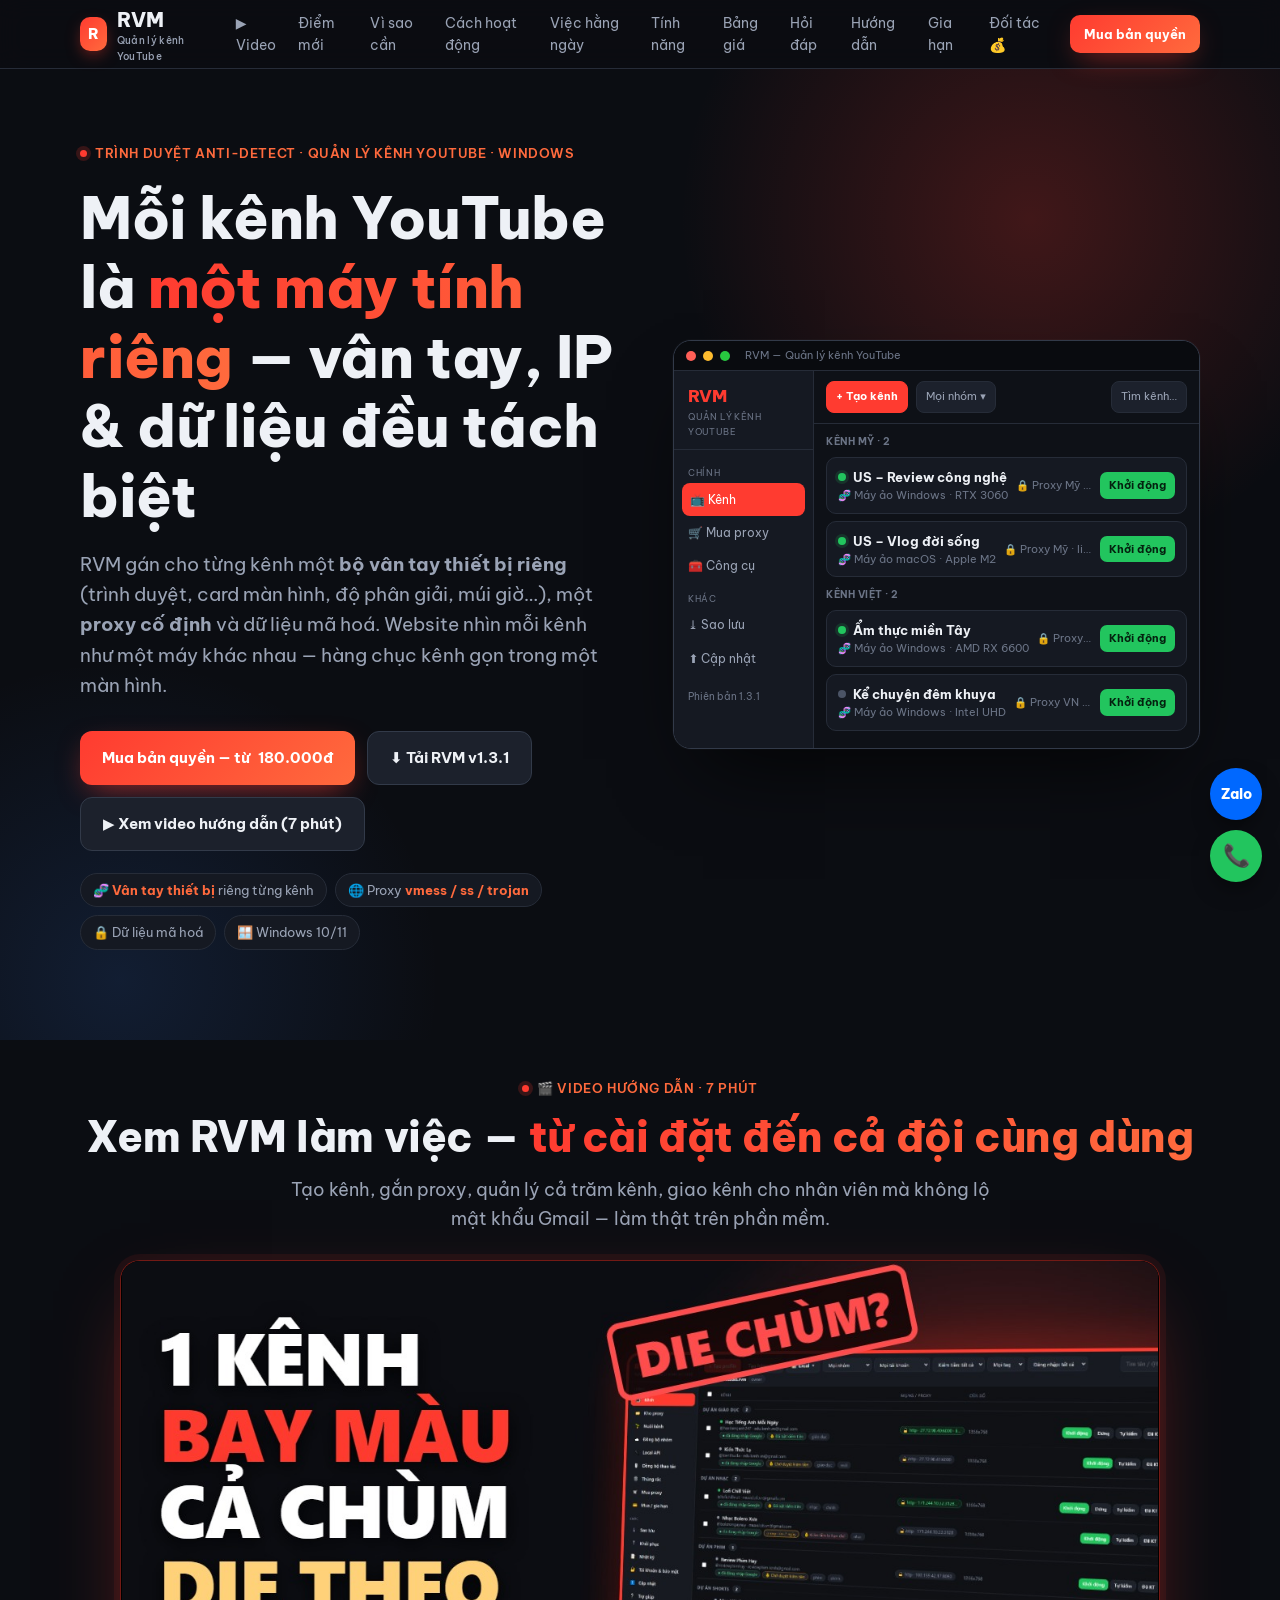
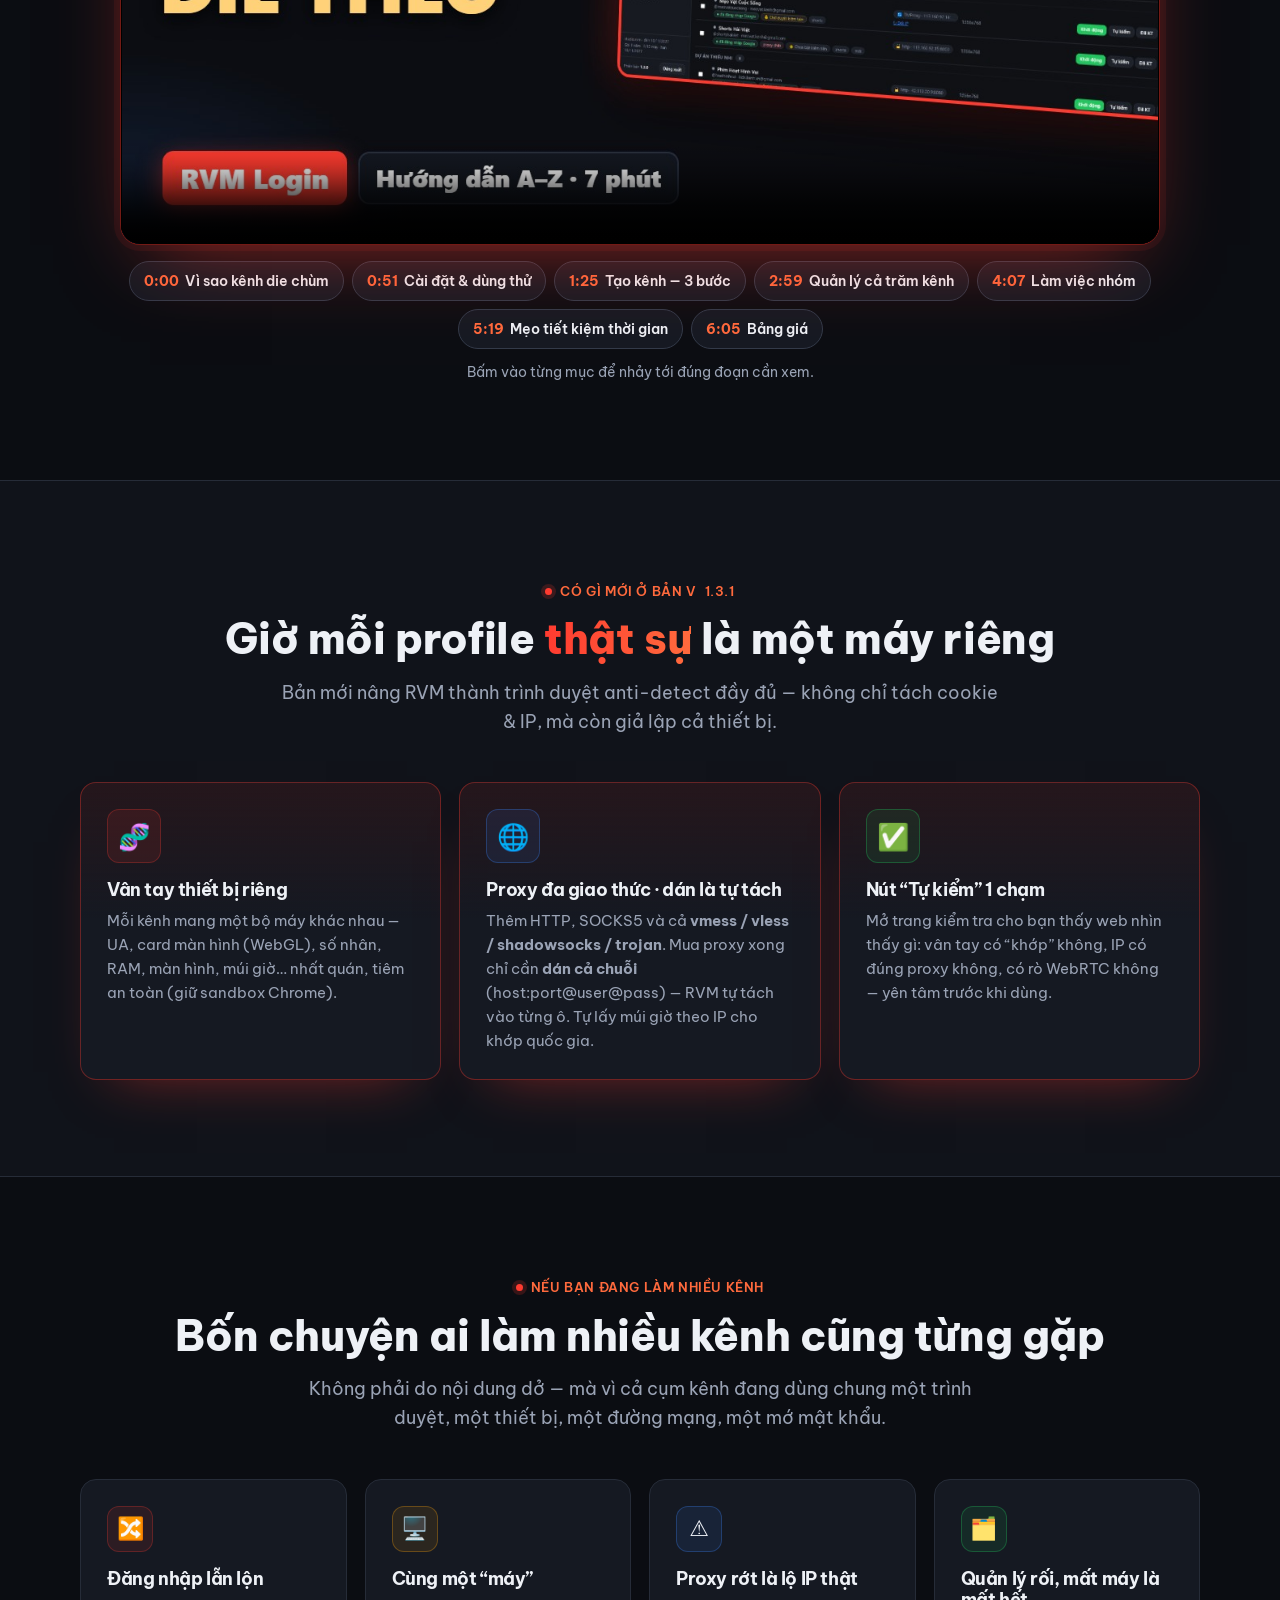
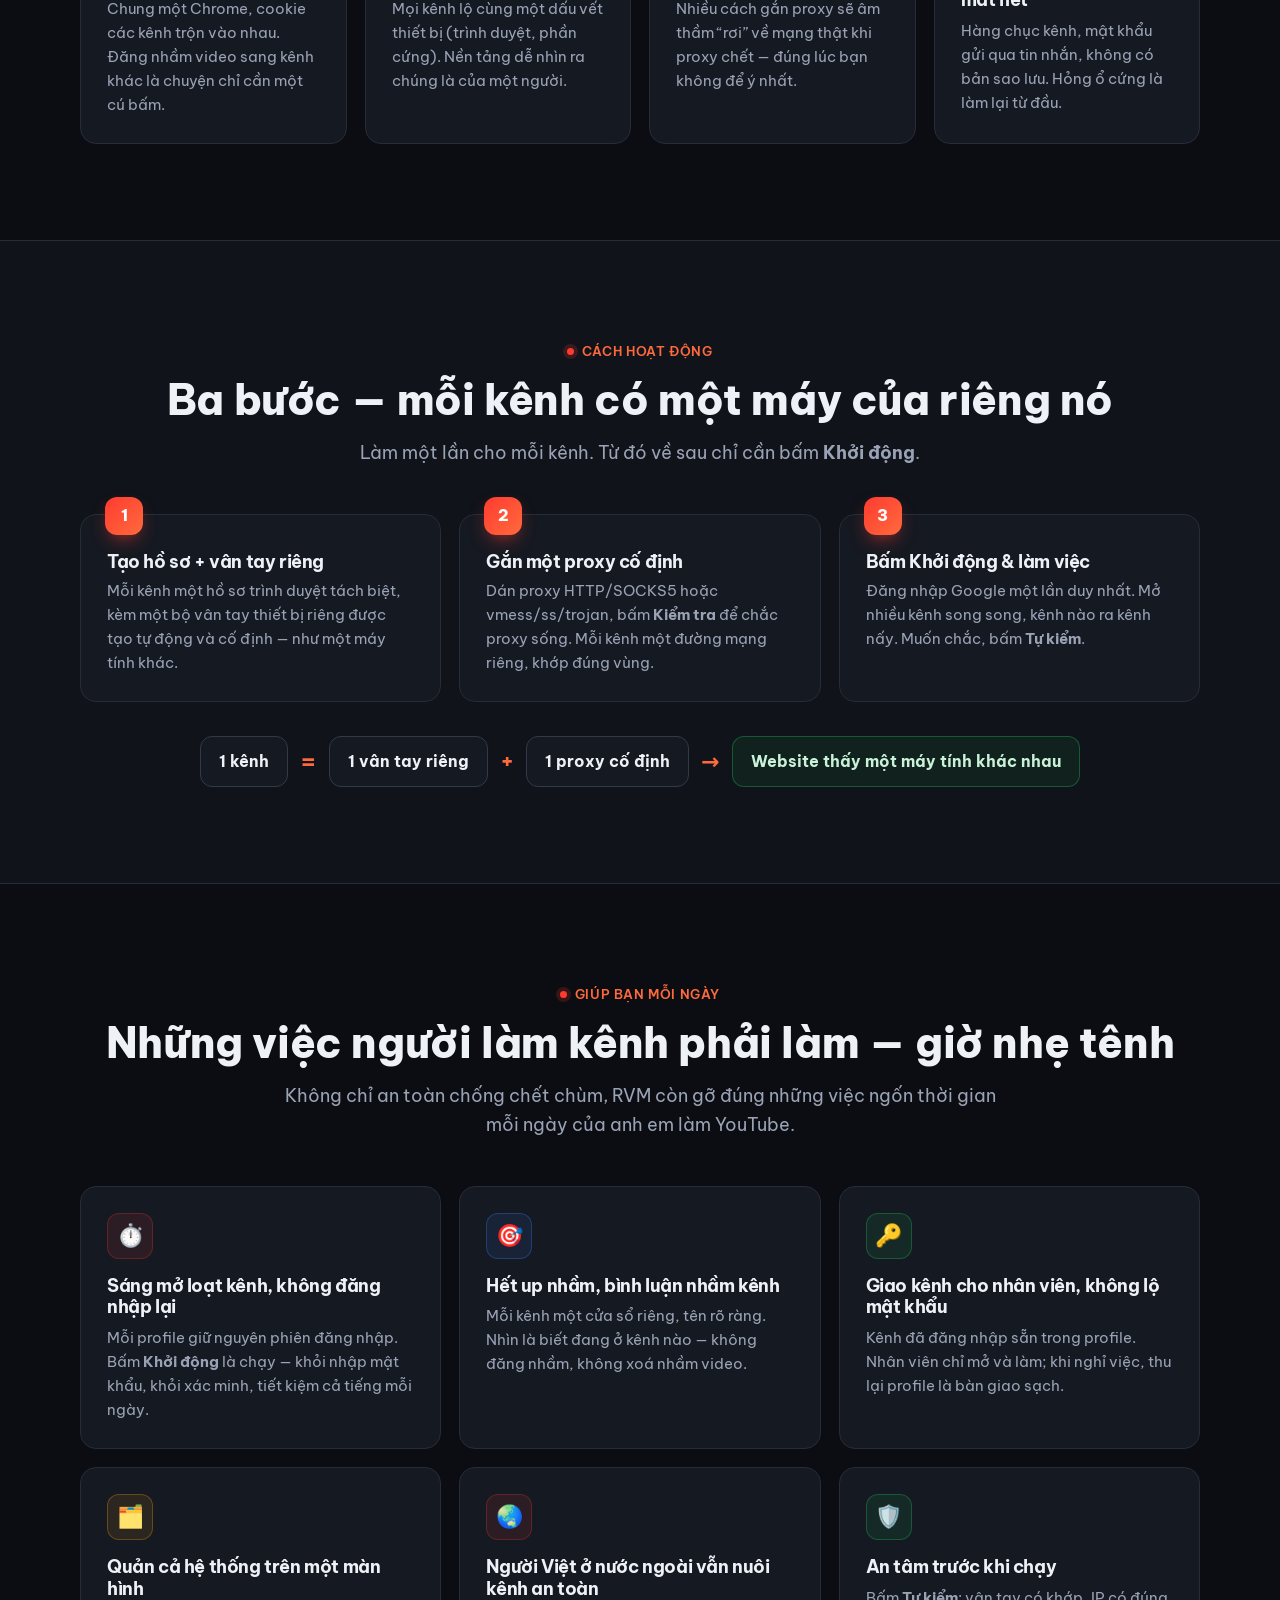
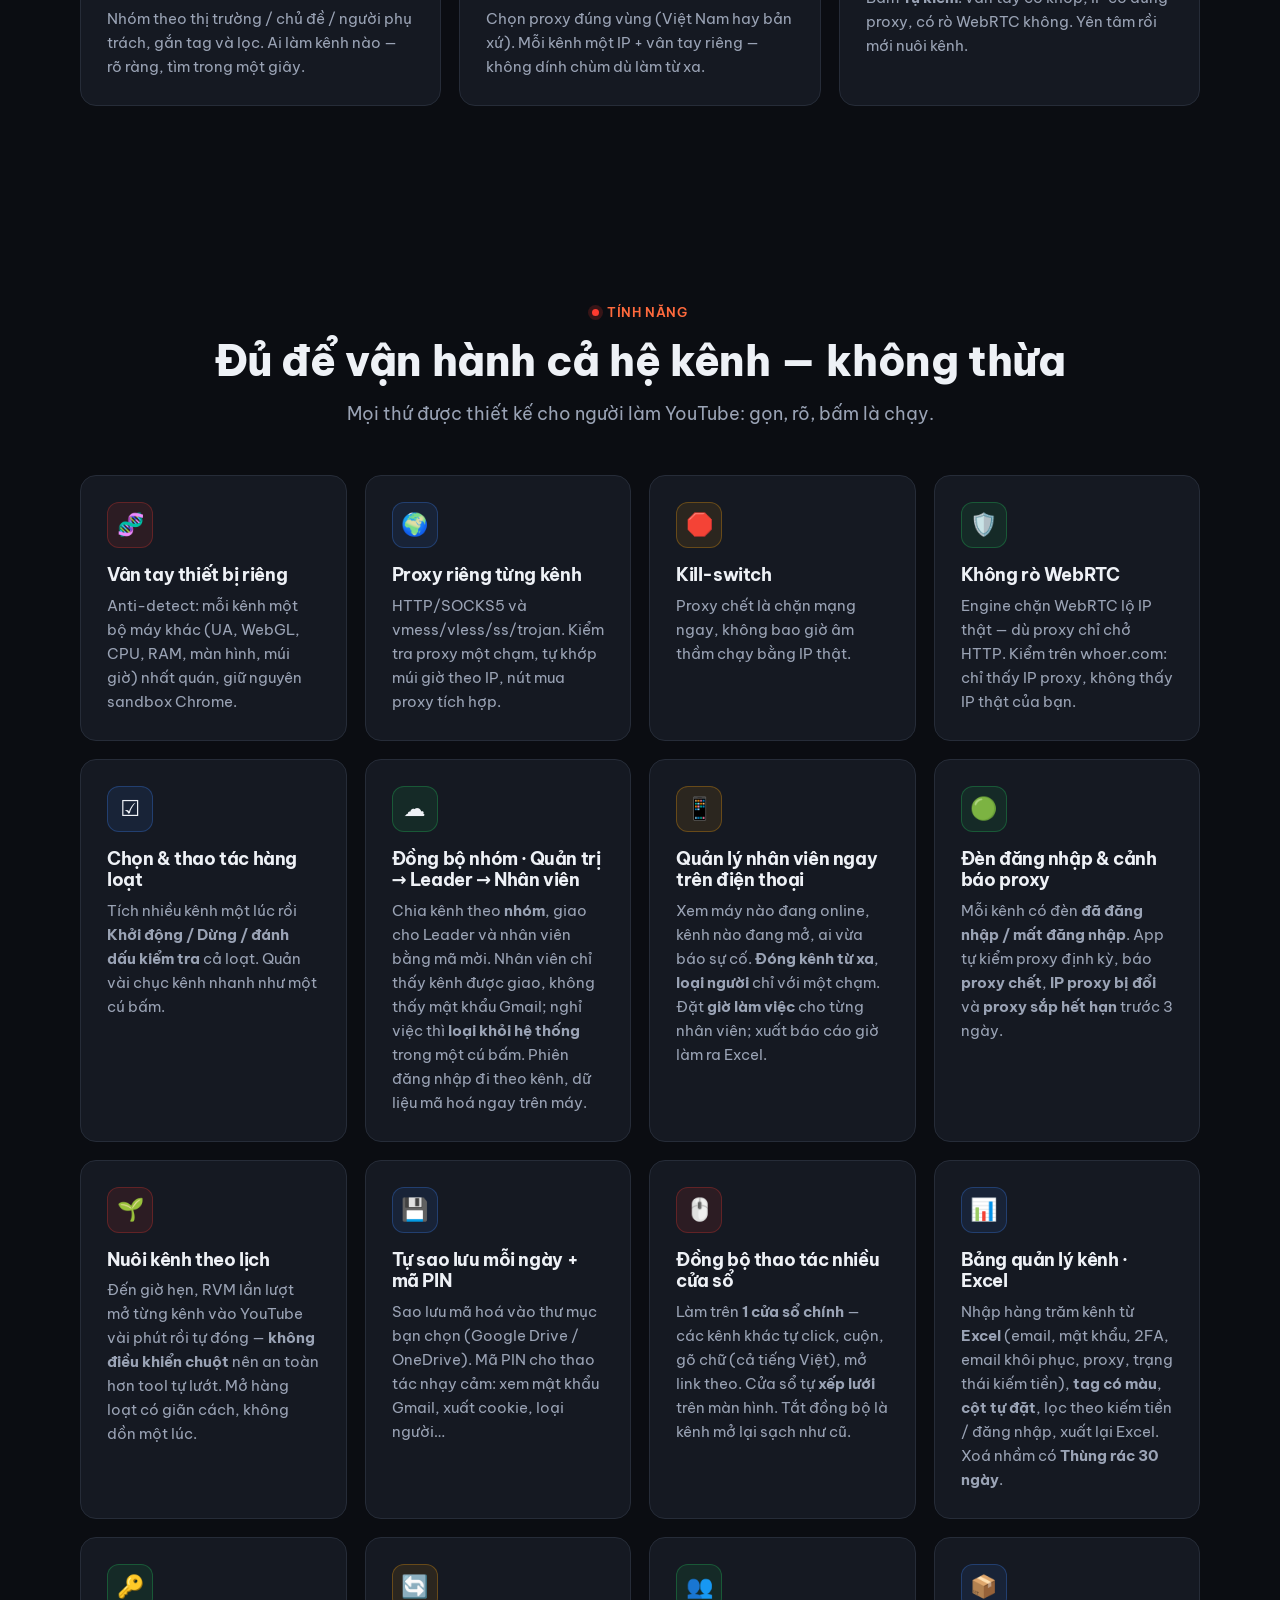
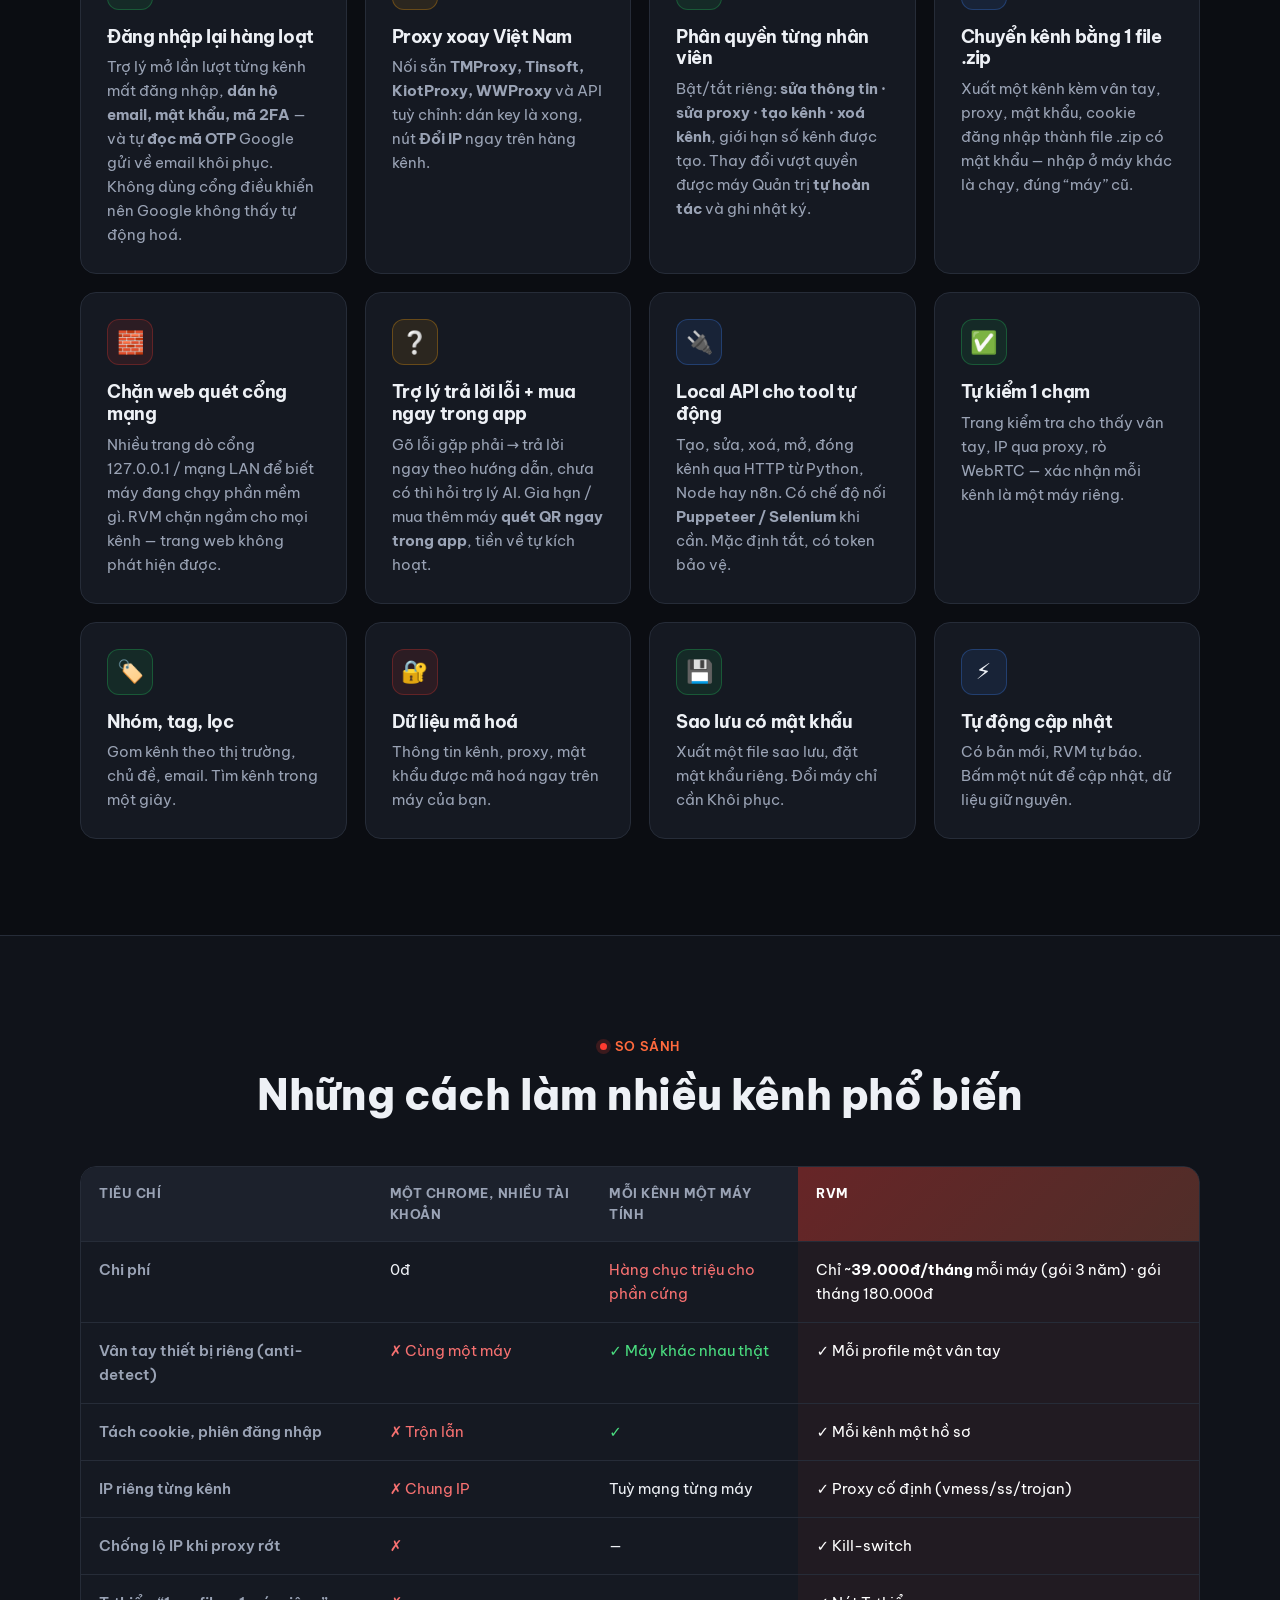
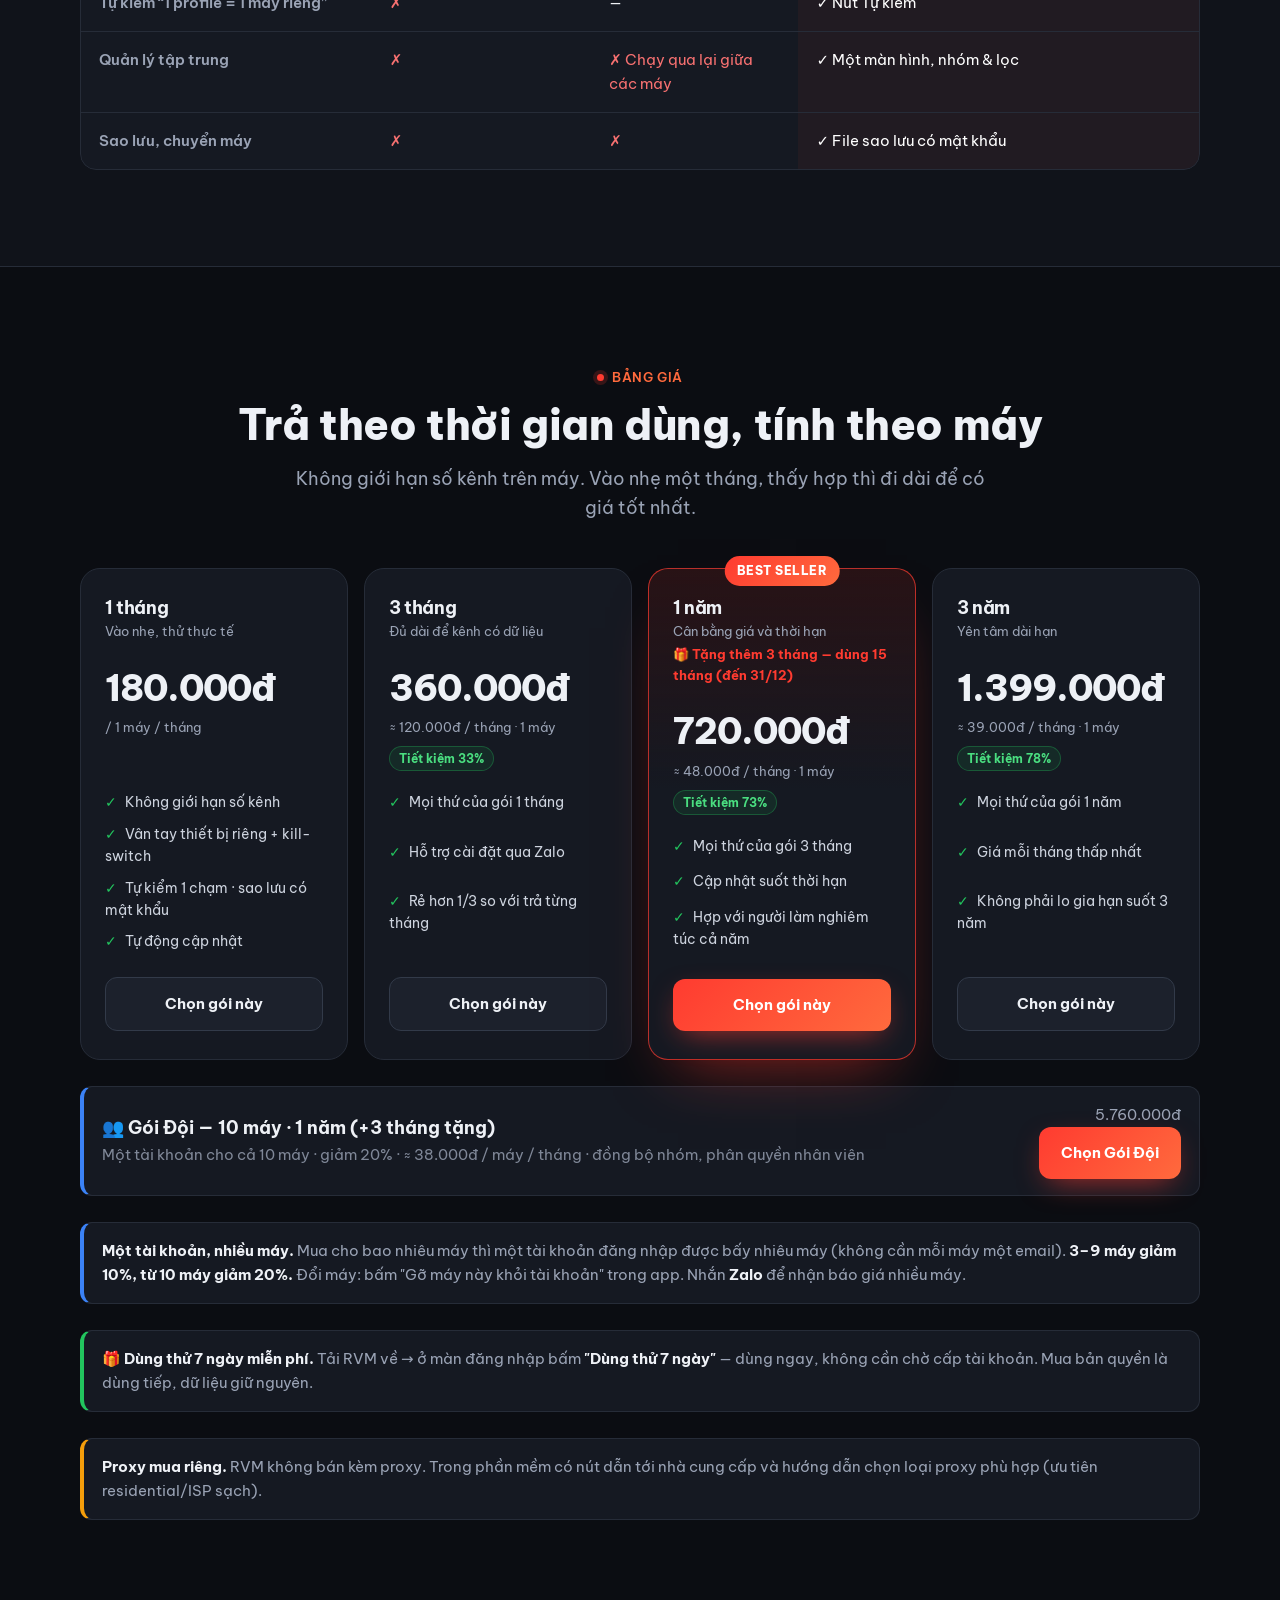
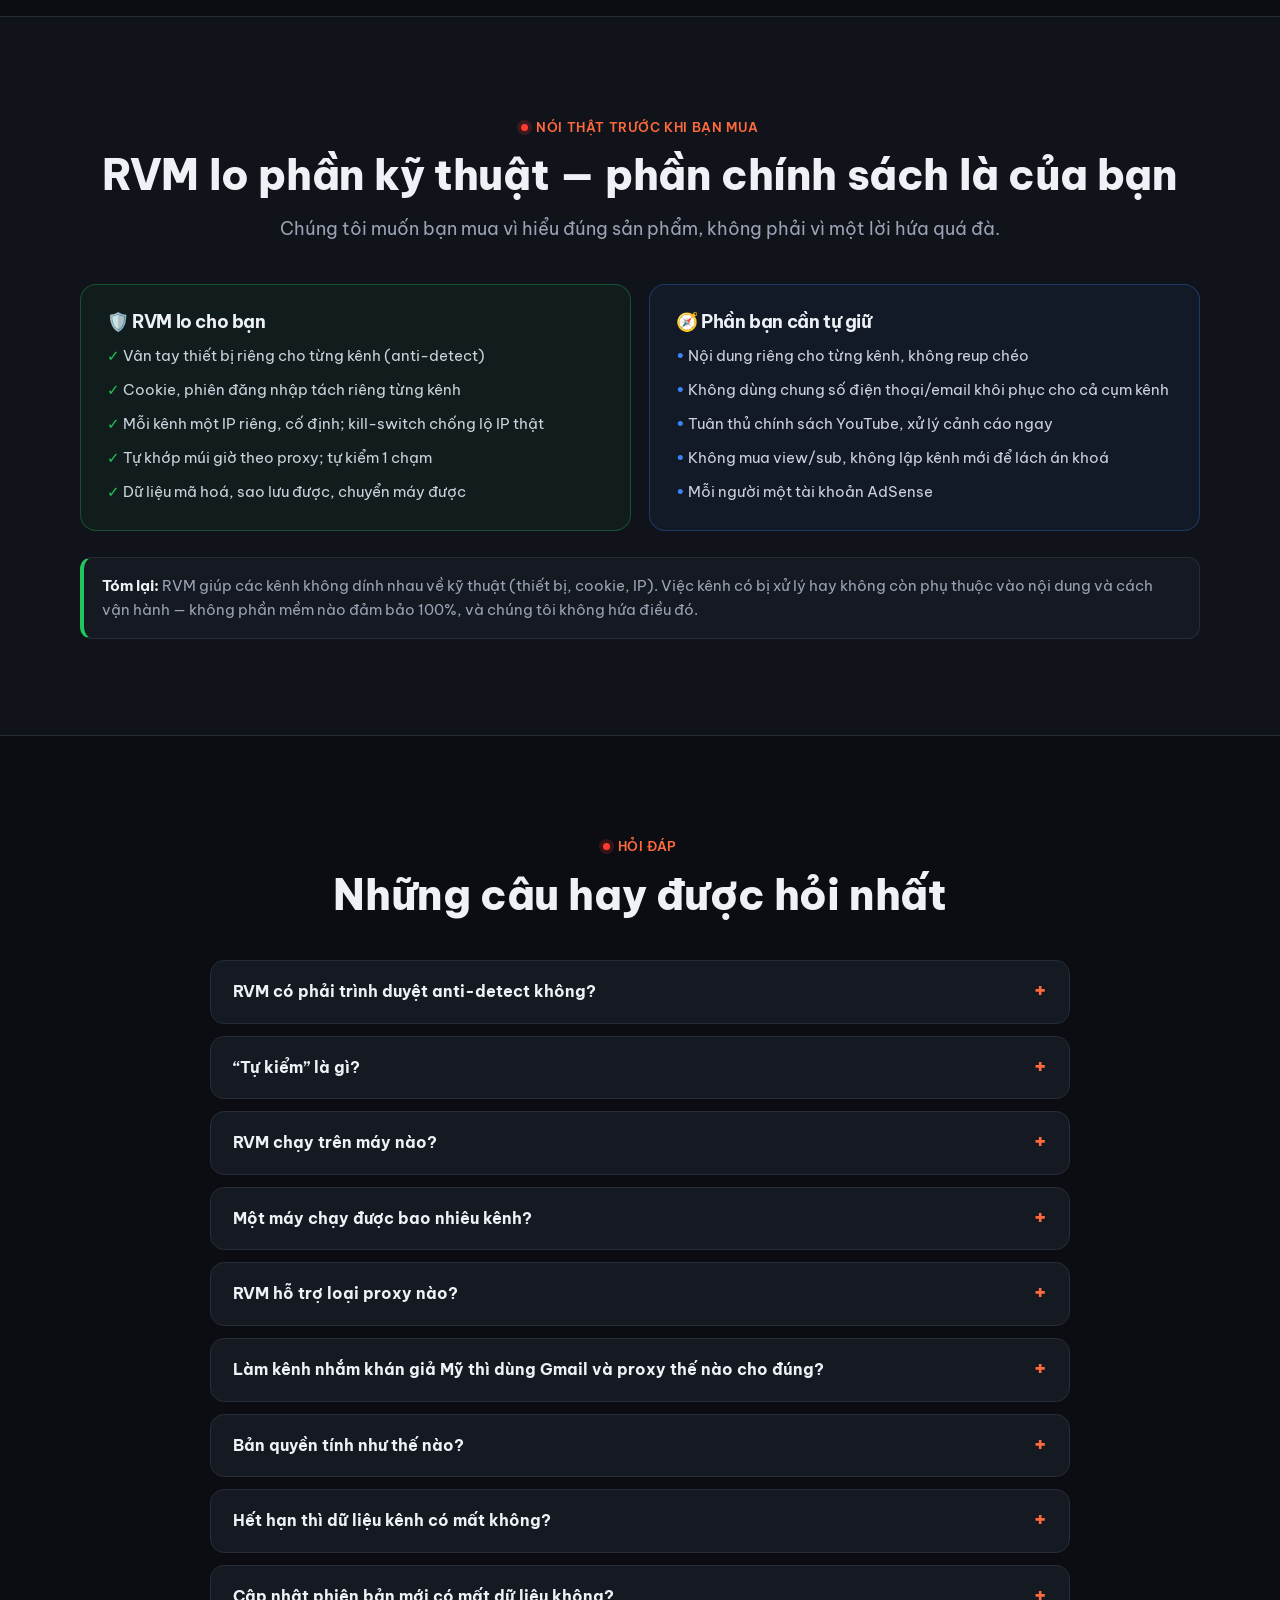
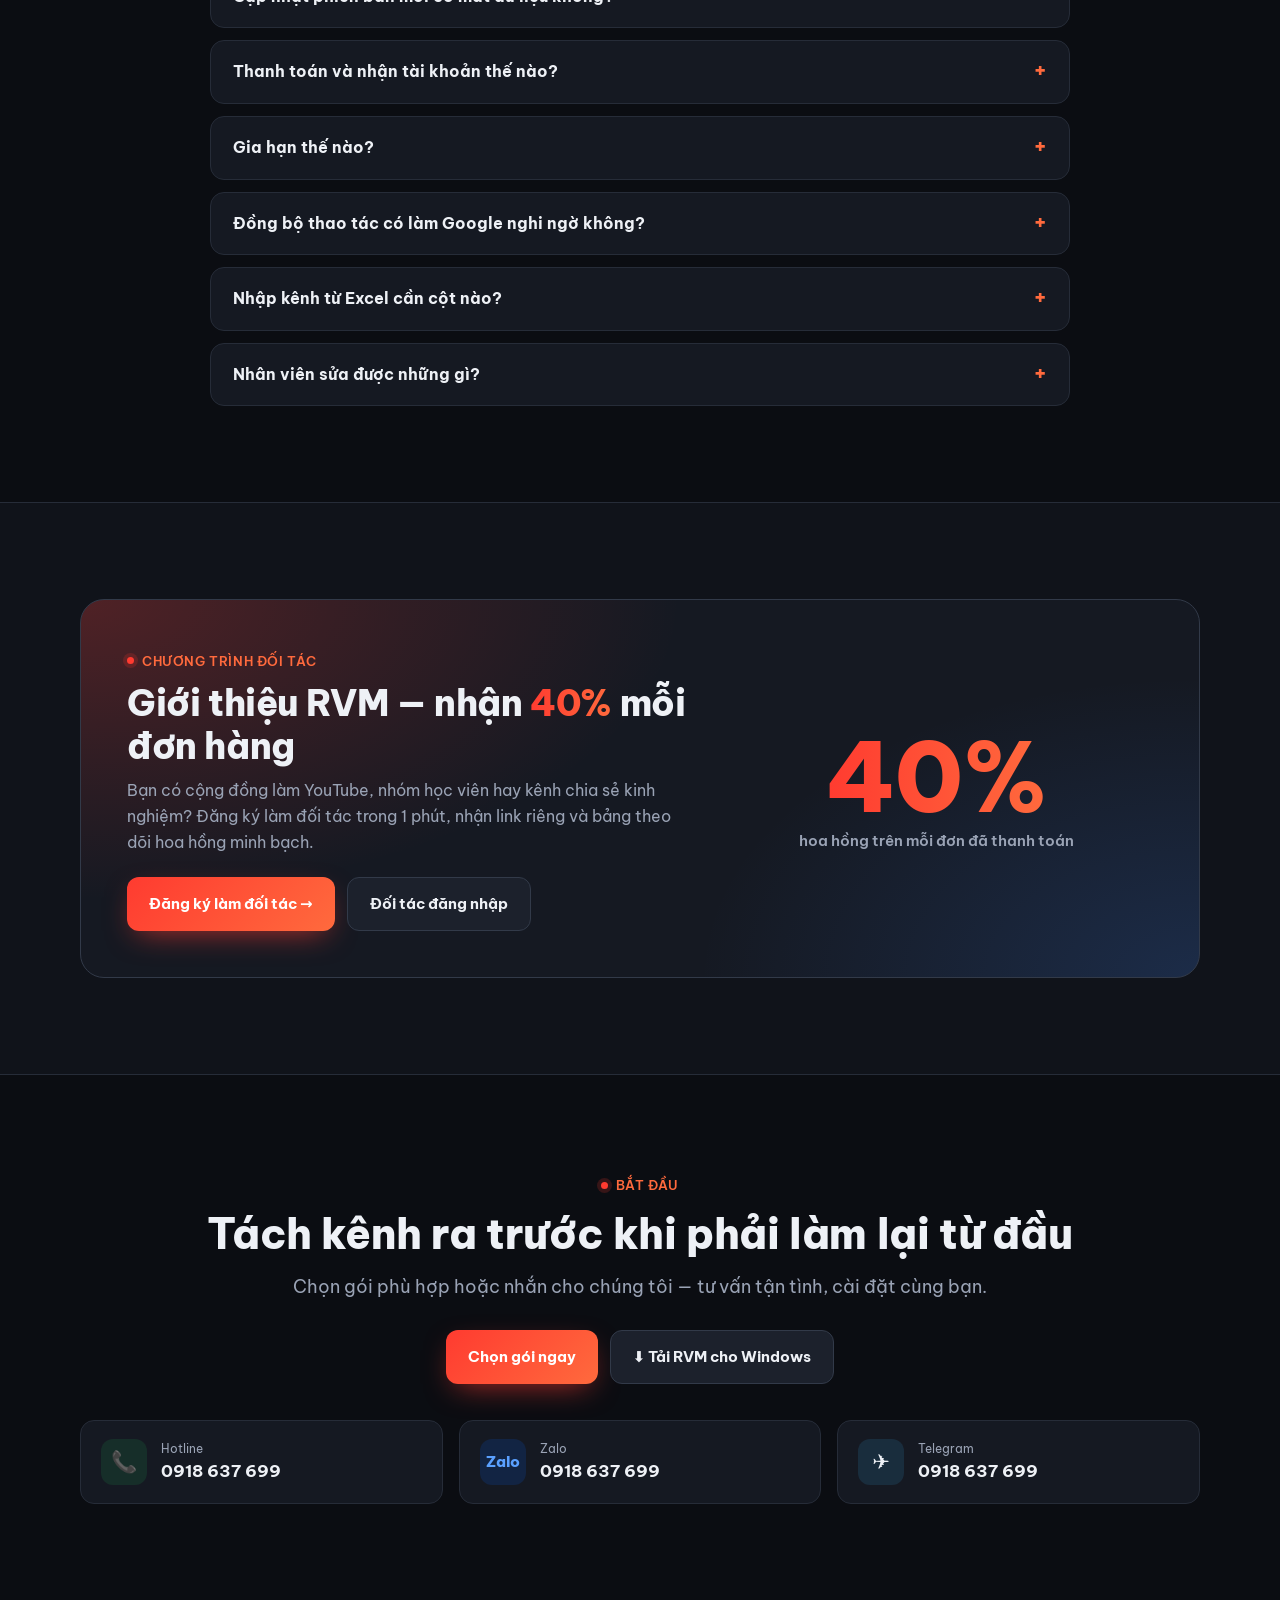
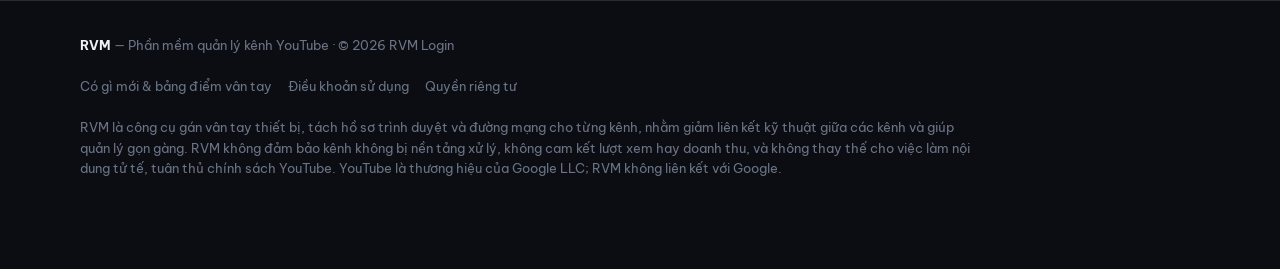
==== index.html @ d6624f91 "Cap nhat landing + huong-dan v1.3.1" ====
<!doctype html>
<html lang="vi">
<head>
<meta charset="utf-8">
<meta name="viewport" content="width=device-width,initial-scale=1">
<title>RVM — Mỗi kênh YouTube một máy tính riêng (anti-detect)</title>
<meta name="description" content="RVM gán cho mỗi kênh YouTube một vân tay thiết bị riêng, một proxy cố định (HTTP/SOCKS5/vmess/ss/trojan) và dữ liệu mã hoá. Website nhìn mỗi kênh như một máy khác nhau. Quản lý hàng chục kênh trên một máy. Gói 1 tháng 180.000đ · gói năm chỉ 60.000đ/tháng · gói 3 năm ~39.000đ/tháng.">
<meta property="og:title" content="RVM — Mỗi kênh YouTube một máy tính riêng">
<meta property="og:description" content="Anti-detect thật: vân tay thiết bị riêng + proxy riêng + kill-switch + tự kiểm 1 chạm. Quản lý nhiều kênh YouTube gọn và an toàn hơn.">
<meta property="og:type" content="website">
<meta name="theme-color" content="#0b0d12">
<link rel="icon" href="data:image/svg+xml,%3Csvg xmlns='http://www.w3.org/2000/svg' viewBox='0 0 64 64'%3E%3Crect width='64' height='64' rx='16' fill='%23ff3b30'/%3E%3Ctext x='32' y='42' font-family='Arial' font-weight='800' font-size='26' fill='white' text-anchor='middle'%3ERVM%3C/text%3E%3C/svg%3E">
<link rel="preconnect" href="https://fonts.googleapis.com">
<link rel="preconnect" href="https://fonts.gstatic.com" crossorigin>
<link href="https://fonts.googleapis.com/css2?family=Be+Vietnam+Pro:wght@400;500;600;700;800&display=swap" rel="stylesheet">
<link rel="stylesheet" href="assets/site.css">
<style>
/* Nâng cấp hiển thị — bản v1.1.3 */
.card.flag{background:linear-gradient(180deg,rgba(255,59,48,.09),var(--panel) 46%);border-color:rgba(255,59,48,.35);box-shadow:0 26px 54px -34px rgba(255,59,48,.5)}
.card.flag:hover{transform:translateY(-3px)}
.card.flag .ic{width:54px;height:54px;font-size:26px}
.hero .chips .chip b{color:var(--acc2)}
.row .s{white-space:nowrap;overflow:hidden;text-overflow:ellipsis}
/* Video hướng dẫn */
#video{padding-top:34px}
.vbox{position:relative;max-width:1040px;margin:26px auto 0;border-radius:20px;overflow:hidden;border:1px solid rgba(255,59,48,.45);box-shadow:0 30px 80px -30px rgba(255,59,48,.55),0 0 0 6px rgba(255,59,48,.08);background:#000;aspect-ratio:16/9}
.vbox video{display:block;width:100%;height:100%;background:#000}
.vchap{display:flex;flex-wrap:wrap;gap:8px;justify-content:center;max-width:1040px;margin:16px auto 0}
.vchap button{font:inherit;font-size:14px;font-weight:600;color:var(--txt);background:var(--panel);border:1px solid var(--line2);border-radius:30px;padding:8px 14px;cursor:pointer}
.vchap button b{color:var(--acc2);margin-right:6px;font-variant-numeric:tabular-nums}
.vchap button:hover,.vchap button.on{border-color:var(--acc);background:rgba(255,59,48,.12)}
.vnote{text-align:center;color:var(--mut);font-size:14px;margin-top:12px}
</style>
</head>
<body>

<header class="nav">
  <div class="wrap">
    <a class="logo" href="#top"><i>R</i><div>RVM<small>Quản lý kênh YouTube</small></div></a>
    <nav class="links">
      <a href="#video">▶ Video</a>
      <a href="#diem-moi">Điểm mới</a>
      <a href="#van-de">Vì sao cần</a>
      <a href="#cach-hoat-dong">Cách hoạt động</a>
      <a href="#cong-viec">Việc hằng ngày</a>
      <a href="#tinh-nang">Tính năng</a>
      <a href="#bang-gia">Bảng giá</a>
      <a href="#hoi-dap">Hỏi đáp</a>
      <a href="huong-dan.html">Hướng dẫn</a>
      <a href="#" data-open="order" data-mode="renew">Gia hạn</a>
      <a href="doi-tac.html">Đối tác 💰</a>
    </nav>
    <a class="btn btn-p btn-sm cta-top" href="#bang-gia">Mua bản quyền</a>
    <button class="menu-btn" aria-label="Mở menu">☰</button>
  </div>
</header>

<!-- HERO -->
<section class="hero sec" id="top">
  <div class="wrap">
    <div>
      <span class="eyebrow">Trình duyệt anti-detect · Quản lý kênh YouTube · Windows</span>
      <h1>Mỗi kênh YouTube là <span class="grad">một máy tính riêng</span> — vân tay, IP &amp; dữ liệu đều tách biệt</h1>
      <p class="lead">RVM gán cho từng kênh một <b>bộ vân tay thiết bị riêng</b> (trình duyệt, card màn hình, độ phân giải, múi giờ…), một <b>proxy cố định</b> và dữ liệu mã hoá. Website nhìn mỗi kênh như một máy khác nhau — hàng chục kênh gọn trong một màn hình.</p>
      <div class="ctas">
        <a class="btn btn-p" href="#bang-gia">Mua bản quyền — từ <span data-minprice>180.000đ</span></a>
        <a class="btn btn-g" data-download href="#"><span>⬇ Tải RVM v<span data-version></span></span></a>
        <a class="btn btn-g" href="#video"><span>▶ Xem video hướng dẫn (7 phút)</span></a>
      </div>
      <div class="chips">
        <span class="chip">🧬 <b>Vân tay thiết bị</b> riêng từng kênh</span>
        <span class="chip">🌐 Proxy <b>vmess / ss / trojan</b></span>
        <span class="chip">🔒 Dữ liệu mã hoá</span>
        <span class="chip">🪟 Windows 10/11</span>
      </div>
      <div class="refbar" id="refbar"></div>
    </div>

    <div class="mock reveal" aria-hidden="true">
      <div class="winbar"><i></i><i></i><i></i><span>RVM — Quản lý kênh YouTube</span></div>
      <div class="app">
        <div class="side">
          <div class="b"><b>RVM</b><s>Quản lý kênh YouTube</s></div>
          <div class="h">Chính</div>
          <div class="n on">📺 Kênh</div>
          <div class="n">🛒 Mua proxy</div>
          <div class="n">🧰 Công cụ</div>
          <div class="h">Khác</div>
          <div class="n">⤓ Sao lưu</div>
          <div class="n">⬆ Cập nhật</div>
          <div class="ver">Phiên bản <span data-version></span></div>
        </div>
        <div class="mn">
          <div class="top"><span class="pill r">+ Tạo kênh</span><span class="pill">Mọi nhóm ▾</span><span class="pill" style="margin-left:auto">Tìm kênh…</span></div>
          <div class="gsep">Kênh Mỹ · 2</div>
          <div class="row"><div><div class="nm"><span class="dot"></span>US – Review công nghệ</div><div class="s">🧬 Máy ảo Windows · RTX 3060</div></div><div class="s ip">🔒 Proxy Mỹ · live</div><span class="go">Khởi động</span></div>
          <div class="row"><div><div class="nm"><span class="dot"></span>US – Vlog đời sống</div><div class="s">🧬 Máy ảo macOS · Apple M2</div></div><div class="s ip">🔒 Proxy Mỹ · live</div><span class="go">Khởi động</span></div>
          <div class="gsep">Kênh Việt · 2</div>
          <div class="row"><div><div class="nm"><span class="dot"></span>Ẩm thực miền Tây</div><div class="s">🧬 Máy ảo Windows · AMD RX 6600</div></div><div class="s ip">🔒 Proxy VN · live</div><span class="go">Khởi động</span></div>
          <div class="row"><div><div class="nm"><span class="dot off"></span>Kể chuyện đêm khuya</div><div class="s">🧬 Máy ảo Windows · Intel UHD</div></div><div class="s ip">🔒 Proxy VN · live</div><span class="go">Khởi động</span></div>
        </div>
      </div>
    </div>
  </div>
</section>

<!-- VIDEO HƯỚNG DẪN -->
<section class="sec" id="video">
  <div class="wrap">
    <div class="center">
      <span class="eyebrow">🎬 Video hướng dẫn · 7 phút</span>
      <h2 class="title">Xem RVM làm việc — <span class="grad">từ cài đặt đến cả đội cùng dùng</span></h2>
      <p class="lead">Tạo kênh, gắn proxy, quản lý cả trăm kênh, giao kênh cho nhân viên mà không lộ mật khẩu Gmail — làm thật trên phần mềm.</p>
    </div>
    <div class="vbox"><video id="rvmVideo" controls preload="metadata" playsinline poster="assets/rvm-video-poster.jpg"><source src="assets/rvm-huong-dan.mp4" type="video/mp4">Trình duyệt của bạn không phát được video.</video></div>
    <div class="vchap" id="vchap">
      <button type="button" data-t="0"><b>0:00</b>Vì sao kênh die chùm</button>
      <button type="button" data-t="51"><b>0:51</b>Cài đặt &amp; dùng thử</button>
      <button type="button" data-t="85"><b>1:25</b>Tạo kênh — 3 bước</button>
      <button type="button" data-t="179"><b>2:59</b>Quản lý cả trăm kênh</button>
      <button type="button" data-t="247"><b>4:07</b>Làm việc nhóm</button>
      <button type="button" data-t="319"><b>5:19</b>Mẹo tiết kiệm thời gian</button>
      <button type="button" data-t="365"><b>6:05</b>Bảng giá</button>
    </div>
    <p class="vnote">Bấm vào từng mục để nhảy tới đúng đoạn cần xem.</p>
  </div>
</section>
<script>
(function(){var v=document.getElementById('rvmVideo'),c=document.getElementById('vchap');if(!v||!c)return;var bs=[].slice.call(c.querySelectorAll('button'));
c.addEventListener('click',function(e){var b=e.target.closest('button');if(!b)return;v.currentTime=+b.dataset.t;v.play();});
v.addEventListener('timeupdate',function(){var t=v.currentTime,cur=null;bs.forEach(function(b){if(t>=+b.dataset.t-.5)cur=b;});bs.forEach(function(b){b.classList.toggle('on',b===cur);});});})();
</script>

<!-- ĐIỂM MỚI 1.1.3 -->
<section class="sec alt" id="diem-moi">
  <div class="wrap">
    <div class="center reveal">
      <span class="eyebrow">Có gì mới ở bản v<span data-version></span></span>
      <h2 class="title">Giờ mỗi profile <span class="grad">thật sự</span> là một máy riêng</h2>
      <p class="lead">Bản mới nâng RVM thành trình duyệt anti-detect đầy đủ — không chỉ tách cookie &amp; IP, mà còn giả lập cả thiết bị.</p>
    </div>
    <div class="grid g3 mt">
      <div class="card flag reveal"><div class="ic">🧬</div><h3>Vân tay thiết bị riêng</h3><p>Mỗi kênh mang một bộ máy khác nhau — UA, card màn hình (WebGL), số nhân, RAM, màn hình, múi giờ… nhất quán, tiêm an toàn (giữ sandbox Chrome).</p></div>
      <div class="card flag reveal"><div class="ic b">🌐</div><h3>Proxy đa giao thức · dán là tự tách</h3><p>Thêm HTTP, SOCKS5 và cả <b>vmess / vless / shadowsocks / trojan</b>. Mua proxy xong chỉ cần <b>dán cả chuỗi</b> (host:port@user@pass) — RVM tự tách vào từng ô. Tự lấy múi giờ theo IP cho khớp quốc gia.</p></div>
      <div class="card flag reveal"><div class="ic g">✅</div><h3>Nút “Tự kiểm” 1 chạm</h3><p>Mở trang kiểm tra cho bạn thấy web nhìn thấy gì: vân tay có “khớp” không, IP có đúng proxy không, có rò WebRTC không — yên tâm trước khi dùng.</p></div>
    </div>
  </div>
</section>

<!-- VẤN ĐỀ -->
<section class="sec" id="van-de">
  <div class="wrap">
    <div class="center reveal">
      <span class="eyebrow">Nếu bạn đang làm nhiều kênh</span>
      <h2 class="title">Bốn chuyện ai làm nhiều kênh cũng từng gặp</h2>
      <p class="lead">Không phải do nội dung dở — mà vì cả cụm kênh đang dùng chung một trình duyệt, một thiết bị, một đường mạng, một mớ mật khẩu.</p>
    </div>
    <div class="grid g4 mt">
      <div class="card reveal"><div class="ic">🔀</div><h3>Đăng nhập lẫn lộn</h3><p>Chung một Chrome, cookie các kênh trộn vào nhau. Đăng nhầm video sang kênh khác là chuyện chỉ cần một cú bấm.</p></div>
      <div class="card reveal"><div class="ic w">🖥️</div><h3>Cùng một “máy”</h3><p>Mọi kênh lộ cùng một dấu vết thiết bị (trình duyệt, phần cứng). Nền tảng dễ nhìn ra chúng là của một người.</p></div>
      <div class="card reveal"><div class="ic b">⚠️</div><h3>Proxy rớt là lộ IP thật</h3><p>Nhiều cách gắn proxy sẽ âm thầm “rơi” về mạng thật khi proxy chết — đúng lúc bạn không để ý nhất.</p></div>
      <div class="card reveal"><div class="ic g">🗂️</div><h3>Quản lý rối, mất máy là mất hết</h3><p>Hàng chục kênh, mật khẩu gửi qua tin nhắn, không có bản sao lưu. Hỏng ổ cứng là làm lại từ đầu.</p></div>
    </div>
  </div>
</section>

<!-- CÁCH HOẠT ĐỘNG -->
<section class="sec alt" id="cach-hoat-dong">
  <div class="wrap">
    <div class="center reveal">
      <span class="eyebrow">Cách hoạt động</span>
      <h2 class="title">Ba bước — mỗi kênh có một máy của riêng nó</h2>
      <p class="lead">Làm một lần cho mỗi kênh. Từ đó về sau chỉ cần bấm <b>Khởi động</b>.</p>
    </div>
    <div class="steps mt">
      <div class="step reveal"><h3>Tạo hồ sơ + vân tay riêng</h3><p>Mỗi kênh một hồ sơ trình duyệt tách biệt, kèm một bộ vân tay thiết bị riêng được tạo tự động và cố định — như một máy tính khác.</p></div>
      <div class="step reveal"><h3>Gắn một proxy cố định</h3><p>Dán proxy HTTP/SOCKS5 hoặc vmess/ss/trojan, bấm <b>Kiểm tra</b> để chắc proxy sống. Mỗi kênh một đường mạng riêng, khớp đúng vùng.</p></div>
      <div class="step reveal"><h3>Bấm Khởi động &amp; làm việc</h3><p>Đăng nhập Google một lần duy nhất. Mở nhiều kênh song song, kênh nào ra kênh nấy. Muốn chắc, bấm <b>Tự kiểm</b>.</p></div>
    </div>
    <div class="formula reveal">
      <span>1 kênh</span><em>=</em><span>1 vân tay riêng</span><em>+</em><span>1 proxy cố định</span><em>→</em><span class="res">Website thấy một máy tính khác nhau</span>
    </div>
  </div>
</section>

<!-- VIỆC HẰNG NGÀY -->
<section class="sec" id="cong-viec">
  <div class="wrap">
    <div class="center reveal">
      <span class="eyebrow">Giúp bạn mỗi ngày</span>
      <h2 class="title">Những việc người làm kênh phải làm — giờ nhẹ tênh</h2>
      <p class="lead">Không chỉ an toàn chống chết chùm, RVM còn gỡ đúng những việc ngốn thời gian mỗi ngày của anh em làm YouTube.</p>
    </div>
    <div class="grid g3 mt">
      <div class="card reveal"><div class="ic">⏱️</div><h3>Sáng mở loạt kênh, không đăng nhập lại</h3><p>Mỗi profile giữ nguyên phiên đăng nhập. Bấm <b>Khởi động</b> là chạy — khỏi nhập mật khẩu, khỏi xác minh, tiết kiệm cả tiếng mỗi ngày.</p></div>
      <div class="card reveal"><div class="ic b">🎯</div><h3>Hết up nhầm, bình luận nhầm kênh</h3><p>Mỗi kênh một cửa sổ riêng, tên rõ ràng. Nhìn là biết đang ở kênh nào — không đăng nhầm, không xoá nhầm video.</p></div>
      <div class="card reveal"><div class="ic g">🔑</div><h3>Giao kênh cho nhân viên, không lộ mật khẩu</h3><p>Kênh đã đăng nhập sẵn trong profile. Nhân viên chỉ mở và làm; khi nghỉ việc, thu lại profile là bàn giao sạch.</p></div>
      <div class="card reveal"><div class="ic w">🗂️</div><h3>Quản cả hệ thống trên một màn hình</h3><p>Nhóm theo thị trường / chủ đề / người phụ trách, gắn tag và lọc. Ai làm kênh nào — rõ ràng, tìm trong một giây.</p></div>
      <div class="card reveal"><div class="ic">🌏</div><h3>Người Việt ở nước ngoài vẫn nuôi kênh an toàn</h3><p>Chọn proxy đúng vùng (Việt Nam hay bản xứ). Mỗi kênh một IP + vân tay riêng — không dính chùm dù làm từ xa.</p></div>
      <div class="card reveal"><div class="ic g">🛡️</div><h3>An tâm trước khi chạy</h3><p>Bấm <b>Tự kiểm</b>: vân tay có khớp, IP có đúng proxy, có rò WebRTC không. Yên tâm rồi mới nuôi kênh.</p></div>
    </div>
  </div>
</section>

<!-- TÍNH NĂNG -->
<section class="sec" id="tinh-nang">
  <div class="wrap">
    <div class="center reveal">
      <span class="eyebrow">Tính năng</span>
      <h2 class="title">Đủ để vận hành cả hệ kênh — không thừa</h2>
      <p class="lead">Mọi thứ được thiết kế cho người làm YouTube: gọn, rõ, bấm là chạy.</p>
    </div>
    <div class="grid g4 mt">
      <div class="card reveal"><div class="ic">🧬</div><h3>Vân tay thiết bị riêng</h3><p>Anti-detect: mỗi kênh một bộ máy khác (UA, WebGL, CPU, RAM, màn hình, múi giờ) nhất quán, giữ nguyên sandbox Chrome.</p></div>
      <div class="card reveal"><div class="ic b">🌍</div><h3>Proxy riêng từng kênh</h3><p>HTTP/SOCKS5 và vmess/vless/ss/trojan. Kiểm tra proxy một chạm, tự khớp múi giờ theo IP, nút mua proxy tích hợp.</p></div>
      <div class="card reveal"><div class="ic w">🛑</div><h3>Kill-switch</h3><p>Proxy chết là chặn mạng ngay, không bao giờ âm thầm chạy bằng IP thật.</p></div>
      <div class="card reveal"><div class="ic g">🛡️</div><h3>Không rò WebRTC</h3><p>Engine chặn WebRTC lộ IP thật — dù proxy chỉ chở HTTP. Kiểm trên whoer.com: chỉ thấy IP proxy, không thấy IP thật của bạn.</p></div>
      <div class="card reveal"><div class="ic b">☑️</div><h3>Chọn &amp; thao tác hàng loạt</h3><p>Tích nhiều kênh một lúc rồi <b>Khởi động / Dừng / đánh dấu kiểm tra</b> cả loạt. Quản vài chục kênh nhanh như một cú bấm.</p></div>
      <div class="card reveal"><div class="ic g">☁️</div><h3>Đồng bộ nhóm · Quản trị → Leader → Nhân viên</h3><p>Chia kênh theo <b>nhóm</b>, giao cho Leader và nhân viên bằng mã mời. Nhân viên chỉ thấy kênh được giao, không thấy mật khẩu Gmail; nghỉ việc thì <b>loại khỏi hệ thống</b> trong một cú bấm. Phiên đăng nhập đi theo kênh, dữ liệu mã hoá ngay trên máy.</p></div>
      <div class="card reveal"><div class="ic w">📱</div><h3>Quản lý nhân viên ngay trên điện thoại</h3><p>Xem máy nào đang online, kênh nào đang mở, ai vừa báo sự cố. <b>Đóng kênh từ xa</b>, <b>loại người</b> chỉ với một chạm. Đặt <b>giờ làm việc</b> cho từng nhân viên; xuất báo cáo giờ làm ra Excel.</p></div>
      <div class="card reveal"><div class="ic g">🟢</div><h3>Đèn đăng nhập &amp; cảnh báo proxy</h3><p>Mỗi kênh có đèn <b>đã đăng nhập / mất đăng nhập</b>. App tự kiểm proxy định kỳ, báo <b>proxy chết</b>, <b>IP proxy bị đổi</b> và <b>proxy sắp hết hạn</b> trước 3 ngày.</p></div>
      <div class="card reveal"><div class="ic">🌱</div><h3>Nuôi kênh theo lịch</h3><p>Đến giờ hẹn, RVM lần lượt mở từng kênh vào YouTube vài phút rồi tự đóng — <b>không điều khiển chuột</b> nên an toàn hơn tool tự lướt. Mở hàng loạt có giãn cách, không dồn một lúc.</p></div>
      <div class="card reveal"><div class="ic b">💾</div><h3>Tự sao lưu mỗi ngày + mã PIN</h3><p>Sao lưu mã hoá vào thư mục bạn chọn (Google Drive / OneDrive). Mã PIN cho thao tác nhạy cảm: xem mật khẩu Gmail, xuất cookie, loại người…</p></div>
      <div class="card reveal"><div class="ic">🖱️</div><h3>Đồng bộ thao tác nhiều cửa sổ</h3><p>Làm trên <b>1 cửa sổ chính</b> — các kênh khác tự click, cuộn, gõ chữ (cả tiếng Việt), mở link theo. Cửa sổ tự <b>xếp lưới</b> trên màn hình. Tắt đồng bộ là kênh mở lại sạch như cũ.</p></div>
      <div class="card reveal"><div class="ic b">📊</div><h3>Bảng quản lý kênh · Excel</h3><p>Nhập hàng trăm kênh từ <b>Excel</b> (email, mật khẩu, 2FA, email khôi phục, proxy, trạng thái kiếm tiền), <b>tag có màu</b>, <b>cột tự đặt</b>, lọc theo kiếm tiền / đăng nhập, xuất lại Excel. Xoá nhầm có <b>Thùng rác 30 ngày</b>.</p></div>
      <div class="card reveal"><div class="ic g">🔑</div><h3>Đăng nhập lại hàng loạt</h3><p>Trợ lý mở lần lượt từng kênh mất đăng nhập, <b>dán hộ email, mật khẩu, mã 2FA</b> — và tự <b>đọc mã OTP</b> Google gửi về email khôi phục. Không dùng cổng điều khiển nên Google không thấy tự động hoá.</p></div>
      <div class="card reveal"><div class="ic w">🔄</div><h3>Proxy xoay Việt Nam</h3><p>Nối sẵn <b>TMProxy, Tinsoft, KiotProxy, WWProxy</b> và API tuỳ chỉnh: dán key là xong, nút <b>Đổi IP</b> ngay trên hàng kênh.</p></div>
      <div class="card reveal"><div class="ic g">👥</div><h3>Phân quyền từng nhân viên</h3><p>Bật/tắt riêng: <b>sửa thông tin · sửa proxy · tạo kênh · xoá kênh</b>, giới hạn số kênh được tạo. Thay đổi vượt quyền được máy Quản trị <b>tự hoàn tác</b> và ghi nhật ký.</p></div>
      <div class="card reveal"><div class="ic b">📦</div><h3>Chuyển kênh bằng 1 file .zip</h3><p>Xuất một kênh kèm vân tay, proxy, mật khẩu, cookie đăng nhập thành file .zip có mật khẩu — nhập ở máy khác là chạy, đúng “máy” cũ.</p></div>
      <div class="card reveal"><div class="ic">🧱</div><h3>Chặn web quét cổng mạng</h3><p>Nhiều trang dò cổng 127.0.0.1 / mạng LAN để biết máy đang chạy phần mềm gì. RVM chặn ngầm cho mọi kênh — trang web không phát hiện được.</p></div>
      <div class="card reveal"><div class="ic w">❔</div><h3>Trợ lý trả lời lỗi + mua ngay trong app</h3><p>Gõ lỗi gặp phải → trả lời ngay theo hướng dẫn, chưa có thì hỏi trợ lý AI. Gia hạn / mua thêm máy <b>quét QR ngay trong app</b>, tiền về tự kích hoạt.</p></div>
      <div class="card reveal"><div class="ic b">🔌</div><h3>Local API cho tool tự động</h3><p>Tạo, sửa, xoá, mở, đóng kênh qua HTTP từ Python, Node hay n8n. Có chế độ nối <b>Puppeteer / Selenium</b> khi cần. Mặc định tắt, có token bảo vệ.</p></div>
      <div class="card reveal"><div class="ic g">✅</div><h3>Tự kiểm 1 chạm</h3><p>Trang kiểm tra cho thấy vân tay, IP qua proxy, rò WebRTC — xác nhận mỗi kênh là một máy riêng.</p></div>
      <div class="card reveal"><div class="ic g">🏷️</div><h3>Nhóm, tag, lọc</h3><p>Gom kênh theo thị trường, chủ đề, email. Tìm kênh trong một giây.</p></div>
      <div class="card reveal"><div class="ic">🔐</div><h3>Dữ liệu mã hoá</h3><p>Thông tin kênh, proxy, mật khẩu được mã hoá ngay trên máy của bạn.</p></div>
      <div class="card reveal"><div class="ic g">💾</div><h3>Sao lưu có mật khẩu</h3><p>Xuất một file sao lưu, đặt mật khẩu riêng. Đổi máy chỉ cần Khôi phục.</p></div>
      <div class="card reveal"><div class="ic b">⚡</div><h3>Tự động cập nhật</h3><p>Có bản mới, RVM tự báo. Bấm một nút để cập nhật, dữ liệu giữ nguyên.</p></div>
    </div>
  </div>
</section>

<!-- SO SÁNH -->
<section class="sec alt">
  <div class="wrap">
    <div class="center reveal">
      <span class="eyebrow">So sánh</span>
      <h2 class="title">Những cách làm nhiều kênh phổ biến</h2>
    </div>
    <div class="tblwrap mt reveal">
      <table class="tbl">
        <thead><tr><th>Tiêu chí</th><th>Một Chrome, nhiều tài khoản</th><th>Mỗi kênh một máy tính</th><th class="us">RVM</th></tr></thead>
        <tbody>
          <tr><td>Chi phí</td><td>0đ</td><td class="x">Hàng chục triệu cho phần cứng</td><td class="us">Chỉ <b>~39.000đ/tháng</b> mỗi máy (gói 3 năm) · gói tháng 180.000đ</td></tr>
          <tr><td>Vân tay thiết bị riêng (anti-detect)</td><td class="x">✗ Cùng một máy</td><td class="v">✓ Máy khác nhau thật</td><td class="us v">✓ Mỗi profile một vân tay</td></tr>
          <tr><td>Tách cookie, phiên đăng nhập</td><td class="x">✗ Trộn lẫn</td><td class="v">✓</td><td class="us v">✓ Mỗi kênh một hồ sơ</td></tr>
          <tr><td>IP riêng từng kênh</td><td class="x">✗ Chung IP</td><td>Tuỳ mạng từng máy</td><td class="us v">✓ Proxy cố định (vmess/ss/trojan)</td></tr>
          <tr><td>Chống lộ IP khi proxy rớt</td><td class="x">✗</td><td>—</td><td class="us v">✓ Kill-switch</td></tr>
          <tr><td>Tự kiểm “1 profile = 1 máy riêng”</td><td class="x">✗</td><td>—</td><td class="us v">✓ Nút Tự kiểm</td></tr>
          <tr><td>Quản lý tập trung</td><td class="x">✗</td><td class="x">✗ Chạy qua lại giữa các máy</td><td class="us v">✓ Một màn hình, nhóm &amp; lọc</td></tr>
          <tr><td>Sao lưu, chuyển máy</td><td class="x">✗</td><td class="x">✗</td><td class="us v">✓ File sao lưu có mật khẩu</td></tr>
        </tbody>
      </table>
    </div>
  </div>
</section>

<!-- BẢNG GIÁ -->
<section class="sec" id="bang-gia">
  <div class="wrap">
    <div class="center reveal">
      <span class="eyebrow">Bảng giá</span>
      <h2 class="title">Trả theo thời gian dùng, tính theo máy</h2>
      <p class="lead">Không giới hạn số kênh trên máy. Vào nhẹ một tháng, thấy hợp thì đi dài để có giá tốt nhất.</p>
    </div>
    <div class="plans" id="plans"></div>
    <div class="note reveal" id="team-plan" style="display:none;gap:16px;align-items:center;justify-content:space-between;flex-wrap:wrap"></div>
    <div class="note reveal"><b>Một tài khoản, nhiều máy.</b> Mua cho bao nhiêu máy thì một tài khoản đăng nhập được bấy nhiêu máy (không cần mỗi máy một email). <b>3–9 máy giảm 10%, từ 10 máy giảm 20%.</b> Đổi máy: bấm "Gỡ máy này khỏi tài khoản" trong app. Nhắn <a data-zalo href="#"><b>Zalo</b></a> để nhận báo giá nhiều máy.</div>
    <div class="note g reveal"><b>🎁 Dùng thử 7 ngày miễn phí.</b> Tải RVM về → ở màn đăng nhập bấm <b>"Dùng thử 7 ngày"</b> — dùng ngay, không cần chờ cấp tài khoản. Mua bản quyền là dùng tiếp, dữ liệu giữ nguyên.</div>
    <div class="note w reveal"><b>Proxy mua riêng.</b> RVM không bán kèm proxy. Trong phần mềm có nút dẫn tới nhà cung cấp và hướng dẫn chọn loại proxy phù hợp (ưu tiên residential/ISP sạch).</div>
  </div>
</section>

<!-- NÓI THẬT -->
<section class="sec alt" id="noi-that">
  <div class="wrap">
    <div class="center reveal">
      <span class="eyebrow">Nói thật trước khi bạn mua</span>
      <h2 class="title">RVM lo phần kỹ thuật — phần chính sách là của bạn</h2>
      <p class="lead">Chúng tôi muốn bạn mua vì hiểu đúng sản phẩm, không phải vì một lời hứa quá đà.</p>
    </div>
    <div class="two">
      <div class="box g reveal"><h3>🛡️ RVM lo cho bạn</h3><ul>
        <li>Vân tay thiết bị riêng cho từng kênh (anti-detect)</li>
        <li>Cookie, phiên đăng nhập tách riêng từng kênh</li>
        <li>Mỗi kênh một IP riêng, cố định; kill-switch chống lộ IP thật</li>
        <li>Tự khớp múi giờ theo proxy; tự kiểm 1 chạm</li>
        <li>Dữ liệu mã hoá, sao lưu được, chuyển máy được</li>
      </ul></div>
      <div class="box b reveal"><h3>🧭 Phần bạn cần tự giữ</h3><ul>
        <li>Nội dung riêng cho từng kênh, không reup chéo</li>
        <li>Không dùng chung số điện thoại/email khôi phục cho cả cụm kênh</li>
        <li>Tuân thủ chính sách YouTube, xử lý cảnh cáo ngay</li>
        <li>Không mua view/sub, không lập kênh mới để lách án khoá</li>
        <li>Mỗi người một tài khoản AdSense</li>
      </ul></div>
    </div>
    <div class="note g reveal"><b>Tóm lại:</b> RVM giúp các kênh không dính nhau về kỹ thuật (thiết bị, cookie, IP). Việc kênh có bị xử lý hay không còn phụ thuộc vào nội dung và cách vận hành — không phần mềm nào đảm bảo 100%, và chúng tôi không hứa điều đó.</div>
  </div>
</section>

<!-- HỎI ĐÁP -->
<section class="sec" id="hoi-dap">
  <div class="wrap">
    <div class="center reveal">
      <span class="eyebrow">Hỏi đáp</span>
      <h2 class="title">Những câu hay được hỏi nhất</h2>
    </div>
    <div class="faq">
      <details><summary>RVM có phải trình duyệt anti-detect không?</summary><p>Có. Từ bản v<span data-version></span>, RVM gán cho mỗi kênh một <b>bộ vân tay thiết bị riêng</b> (trình duyệt, card màn hình/WebGL, số nhân, RAM, màn hình, múi giờ…) — website nhìn mỗi kênh như một máy tính khác nhau. Vân tay được tiêm theo cách <b>giữ nguyên sandbox</b> của Chrome (an toàn, không hạ bảo mật). Ngoài vân tay, RVM còn tách riêng <b>cookie, phiên đăng nhập và IP</b> cho từng kênh. Dù vậy, không phần mềm nào — kể cả anti-detect — đảm bảo kênh an toàn 100%; giữ từng kênh sạch chính sách vẫn là điều quan trọng nhất.</p></details>
      <details><summary>“Tự kiểm” là gì?</summary><p>Là nút kiểm tra ngay trong RVM. Bấm vào, RVM mở một trang cho bạn thấy <b>web nhìn thấy gì</b> ở kênh này: vân tay thiết bị có “khớp” với bộ máy đã gán không, IP công khai có đúng là IP của proxy không, có bị rò WebRTC (lộ IP thật) không. Tất cả báo xanh là yên tâm mỗi kênh đang là một máy riêng.</p></details>
      <details><summary>RVM chạy trên máy nào?</summary><p>Windows 10 và Windows 11 bản 64-bit. Cài thẳng lên máy bạn đang dùng, không cần máy ảo hay cấu hình phức tạp. <b>Không cần cài sẵn Google Chrome</b> — lần đầu bấm Khởi động một kênh, RVM tự tải trình duyệt anti-detect riêng (khoảng 185 MB, một lần duy nhất). Hiện chưa có bản macOS.</p></details>
      <details><summary>Một máy chạy được bao nhiêu kênh?</summary><p>Phần mềm không giới hạn số hồ sơ. Giới hạn thật nằm ở RAM của máy, vì mỗi kênh đang mở là một cửa sổ trình duyệt thật. Máy phổ thông chạy êm vài kênh cùng lúc; nhiều hơn thì mở luân phiên.</p></details>
      <details><summary>RVM hỗ trợ loại proxy nào?</summary><p>HTTP, SOCKS5 (có mật khẩu) và các giao thức <b>vmess / vless / shadowsocks (ss) / trojan</b> — hợp với proxy hay dùng ở Việt Nam. Mỗi kênh gắn một proxy riêng; RVM kiểm tra proxy một chạm và tự lấy múi giờ theo IP của proxy. Proxy mua riêng để bạn chọn nhà cung cấp và quốc gia phù hợp.</p></details>
      <details><summary>Làm kênh nhắm khán giả Mỹ thì dùng Gmail và proxy thế nào cho đúng?</summary><p>Gmail không có “quốc tịch” — điều quan trọng là <b>danh tính phải thật</b>. Tạo Gmail bằng số điện thoại thật của bạn, bật xác minh 2 bước. Trong YouTube Studio và AdSense, khai <b>đúng quốc gia cư trú, tên, địa chỉ</b>; người ở Việt Nam khai mẫu thuế <b>W-8BEN</b>. Khai giả là người Mỹ thường dẫn tới bị giữ tiền hoặc tắt kiếm tiền.<br><br>Khán giả Mỹ đến từ <b>nội dung</b>: làm video, tiêu đề, mô tả, phụ đề bằng tiếng Anh, đặt ngôn ngữ video là English, đăng vào giờ người Mỹ hay xem. Nếu dùng proxy Mỹ thì mỗi kênh một proxy Mỹ cố định ngay từ đầu, không nhảy qua lại giữa IP Việt và IP Mỹ — RVM sẽ tự khớp múi giờ theo proxy.</p></details>
      <details><summary>Bản quyền tính như thế nào?</summary><p>Mỗi bản quyền gắn với một máy tính. Bạn nhận một tài khoản đăng nhập, phần mềm tự kích hoạt trên máy đó. Cần chuyển sang máy mới, nhắn chúng tôi để được hỗ trợ.</p></details>
      <details><summary>Hết hạn thì dữ liệu kênh có mất không?</summary><p>Không mất. Dữ liệu vẫn nằm trên máy bạn ở dạng mã hoá; gia hạn xong đăng nhập lại là dùng tiếp như cũ. Bạn cũng nên sao lưu định kỳ bằng nút Sao lưu.</p></details>
      <details><summary>Cập nhật phiên bản mới có mất dữ liệu không?</summary><p>Không. Khi có bản mới, RVM tự hiện thông báo; bạn bấm cập nhật, phần mềm tải và cài lại, toàn bộ kênh và cấu hình giữ nguyên.</p></details>
      <details><summary>Thanh toán và nhận tài khoản thế nào?</summary><p>Bấm “Chọn gói”, điền họ tên, email, số điện thoại và đặt mật khẩu, rồi quét mã VietQR bằng app ngân hàng. Tiền về là tài khoản được kích hoạt tự động trong khoảng 1 phút, kể cả ban đêm. Tên đăng nhập RVM chính là email của bạn.</p></details>
      <details><summary>Gia hạn thế nào?</summary><p>Cách nhanh nhất (từ 1.3.0): trong app bấm <b>Mua / gia hạn</b> ở menu trái → chọn gói và số máy → quét QR. Hoặc bấm “Gia hạn” trên trang này, nhập tài khoản và mật khẩu đang dùng. Thời gian còn lại được giữ nguyên và cộng thêm thời gian của gói mới.</p></details>
      <details><summary>Đồng bộ thao tác có làm Google nghi ngờ không?</summary><p>Đồng bộ thao tác cần mở các kênh kèm <b>cổng điều khiển</b> (giống GPMLogin, GenLogin). RVM chỉ bật cổng này cho đúng các kênh trong phiên đồng bộ và ghi rõ cảnh báo; <b>không đăng nhập Google khi đang đồng bộ</b>. Kết thúc phiên, mở lại kênh bình thường là chạy sạch như cũ.</p></details>
      <details><summary>Nhập kênh từ Excel cần cột nào?</summary><p>Chỉ bắt buộc cột <b>Tên kênh</b>. Có thể thêm: Email Google, Mật khẩu, Mã 2FA, Email khôi phục, Mật khẩu ứng dụng email khôi phục, Kiếm tiền, Proxy, Hạn proxy, Tag, Ghi chú. Cột lạ tự thành <b>cột tự đặt</b>. Trong app có nút <b>Tải mẫu Excel</b>. Mật khẩu / 2FA được mã hoá ngay khi nhập.</p></details>
      <details><summary>Nhân viên sửa được những gì?</summary><p>Mặc định nhân viên chỉ mở / dừng kênh được giao. Quản trị hoặc Leader bật thêm từng quyền: sửa thông tin, sửa proxy, tạo kênh, xoá kênh, giới hạn số kênh được tạo. Mật khẩu Gmail, mã 2FA và mật khẩu nhóm <b>không bao giờ</b> được gửi tới máy nhân viên.</p></details>
    </div>
  </div>
</section>

<!-- ĐỐI TÁC -->
<section class="sec alt">
  <div class="wrap">
    <div class="band reveal">
      <div>
        <span class="eyebrow">Chương trình đối tác</span>
        <h2>Giới thiệu RVM — nhận <span class="grad" data-commission></span> mỗi đơn hàng</h2>
        <p>Bạn có cộng đồng làm YouTube, nhóm học viên hay kênh chia sẻ kinh nghiệm? Đăng ký làm đối tác trong 1 phút, nhận link riêng và bảng theo dõi hoa hồng minh bạch.</p>
        <div style="margin-top:22px;display:flex;gap:12px;flex-wrap:wrap"><a class="btn btn-p" href="doi-tac.html">Đăng ký làm đối tác →</a><a class="btn btn-g" href="doi-tac.html#dang-nhap">Đối tác đăng nhập</a></div>
      </div>
      <div class="big"><span class="grad" data-commission></span><small>hoa hồng trên mỗi đơn đã thanh toán</small></div>
    </div>
  </div>
</section>

<!-- LIÊN HỆ -->
<section class="sec" id="lien-he">
  <div class="wrap">
    <div class="center reveal">
      <span class="eyebrow">Bắt đầu</span>
      <h2 class="title">Tách kênh ra trước khi phải làm lại từ đầu</h2>
      <p class="lead">Chọn gói phù hợp hoặc nhắn cho chúng tôi — tư vấn tận tình, cài đặt cùng bạn.</p>
      <div style="margin-top:28px;display:flex;gap:12px;justify-content:center;flex-wrap:wrap"><a class="btn btn-p" href="#bang-gia">Chọn gói ngay</a><a class="btn btn-g" data-download href="#">⬇ Tải RVM cho Windows</a></div>
    </div>
    <div class="contacts">
      <a class="ct reveal" data-tel href="#"><span class="ci" style="background:rgba(34,197,94,.12)">📞</span><div><small>Hotline</small><b data-hotline></b></div></a>
      <a class="ct reveal" data-zalo href="#"><span class="ci" style="background:rgba(0,104,255,.15);color:#5aa0ff;font-weight:800;font-size:15px">Zalo</span><div><small>Zalo</small><b data-hotline></b></div></a>
      <a class="ct reveal" data-tele href="#"><span class="ci" style="background:rgba(56,189,248,.12)">✈️</span><div><small>Telegram</small><b data-hotline></b></div></a>
    </div>
  </div>
</section>

<footer>
  <div class="wrap">
    <div><b style="color:var(--txt)">RVM</b> — Phần mềm quản lý kênh YouTube · © <span data-year></span> RVM Login</div>
    <div style="margin:8px 0;display:flex;gap:16px;flex-wrap:wrap"><a href="thay-doi.html">Có gì mới &amp; bảng điểm vân tay</a><a href="dieu-khoan.html">Điều khoản sử dụng</a><a href="bao-mat.html">Quyền riêng tư</a></div>
    <div class="disc">RVM là công cụ gán vân tay thiết bị, tách hồ sơ trình duyệt và đường mạng cho từng kênh, nhằm giảm liên kết kỹ thuật giữa các kênh và giúp quản lý gọn gàng. RVM không đảm bảo kênh không bị nền tảng xử lý, không cam kết lượt xem hay doanh thu, và không thay thế cho việc làm nội dung tử tế, tuân thủ chính sách YouTube. YouTube là thương hiệu của Google LLC; RVM không liên kết với Google.</div>
  </div>
</footer>

<div class="fab"><a class="z" data-zalo href="#" aria-label="Nhắn Zalo">Zalo</a><a class="p" data-tel href="#" aria-label="Gọi hotline">📞</a></div>

<!-- THANH TOÁN ĐANG CHỜ -->
<div class="paybar" id="paybar"><span>⏳ Bạn có thanh toán đang chờ <b id="paybar-code"></b></span><button class="btn btn-p btn-sm" id="paybar-open" type="button">Xem mã QR</button><button class="x2" id="paybar-x" type="button" aria-label="Ẩn">✕</button></div>

<!-- MODAL MUA / GIA HẠN / THANH TOÁN -->
<div class="modal" id="order" role="dialog" aria-modal="true" aria-label="Mua bản quyền RVM">
  <div class="dlg">
    <button class="x" data-close aria-label="Đóng">✕</button>

    <div id="st-form">
      <div class="seg"><button type="button" data-mode="buy" class="on">Mua mới</button><button type="button" data-mode="renew">Gia hạn</button></div>
      <div class="planbar"><label class="pl"><span>Gói</span><select id="o-plan"></select></label><label class="pl" style="max-width:110px"><span>Số máy</span><input id="o-mach" type="number" min="1" max="50" inputmode="numeric" placeholder="1" style="width:100%;padding:9px 10px;border:1px solid rgba(128,128,128,.4);border-radius:10px;background:transparent;color:inherit;font:inherit"></label><b id="o-price"></b></div>
      <div class="msg ok" id="o-promo" style="margin:0 0 8px;display:none"></div>
      <div style="display:flex;gap:8px;margin:0 0 6px">
        <input id="o-disc" maxlength="20" placeholder="Mã giảm giá (nếu có)" autocomplete="off"
               style="flex:1;text-transform:uppercase;padding:11px 12px;border:1px solid rgba(128,128,128,.4);border-radius:10px;background:transparent;color:inherit;font:inherit">
        <button type="button" id="o-disc-apply" class="btn btn-g" style="padding:11px 18px">Áp dụng</button>
      </div>
      <div class="msg" id="o-disc-msg" style="margin:0 0 8px"></div>

      <form class="f" id="buy-f" novalidate>
        <input class="hp" name="hp" tabindex="-1" autocomplete="off" aria-hidden="true">
        <label>Họ tên<input name="name" required maxlength="60" autocomplete="name" placeholder="Nguyễn Văn A"></label>
        <label>Email <span class="hint">— dùng làm tên đăng nhập RVM</span><input name="email" type="email" required maxlength="80" autocomplete="email" placeholder="ban@gmail.com"></label>
        <label>Số điện thoại<input name="phone" required inputmode="tel" maxlength="15" autocomplete="tel" placeholder="09xx xxx xxx"></label>
        <div class="two-c">
          <label>Mật khẩu<input name="password" type="password" required minlength="6" maxlength="64" autocomplete="new-password"></label>
          <label>Nhập lại mật khẩu<input name="password2" type="password" required maxlength="64" autocomplete="new-password"></label>
        </div>
        <label>Mã giới thiệu<input name="ref" maxlength="12" placeholder="(nếu có)" style="text-transform:uppercase"></label>
        <div class="msg" id="buy-msg"></div>
        <button class="btn btn-p btn-block" type="submit">Tạo tài khoản &amp; lấy mã QR</button>
        <p class="small center">Đã có tài khoản RVM? <a href="#" data-mode="renew" style="color:var(--acc2)"><b>Gia hạn tại đây</b></a> — mỗi tài khoản dùng trên 1 máy.</p>
      </form>

      <form class="f" id="renew-f" novalidate style="display:none">
        <label>Tài khoản RVM<input name="account" required maxlength="80" autocomplete="username" placeholder="email hoặc tên tài khoản đang dùng"></label>
        <label>Mật khẩu<input name="password" type="password" required maxlength="64" autocomplete="current-password"></label>
        <div class="msg" id="renew-msg"></div>
        <button class="btn btn-p btn-block" type="submit">Lấy mã QR gia hạn</button>
        <p class="small center">Thời gian còn lại được giữ nguyên và cộng thêm. Quên mật khẩu? Nhắn <a data-zalo href="#" style="color:var(--acc2)"><b>Zalo</b></a>.</p>
      </form>
    </div>

    <div id="st-qr" hidden>
      <div class="qrbox"><img id="qr-img" alt="Mã VietQR thanh toán" width="260" height="260"></div>
      <div class="amt" id="qr-amt"></div>
      <div class="kv">
        <div><span>Ngân hàng</span><b id="qr-bank"></b></div>
        <div><span>Số tài khoản</span><b id="qr-acc"></b><button type="button" class="cp" data-cp="qr-acc">Chép</button></div>
        <div><span>Chủ tài khoản</span><b id="qr-name"></b></div>
        <div><span>Nội dung CK</span><b id="qr-code" class="hl"></b><button type="button" class="cp" data-cp="qr-code">Chép</button></div>
      </div>
      <div class="wait"><span class="spin"></span><span>Đang chờ thanh toán — tự động kích hoạt khi nhận được tiền…</span></div>
      <p class="small center">Chuyển <b>đúng số tiền</b> và giữ <b>nguyên nội dung</b> (có chữ SEVQR ở đầu) để hệ thống nhận diện tự động. Trang tự kiểm tra mỗi 5 giây; bạn có thể đóng trang — tiền về là tài khoản vẫn được kích hoạt.</p>
    </div>

    <div id="st-done" hidden class="done">
      <div class="big">🎉</div>
      <h3>Đã kích hoạt thành công!</h3>
      <div class="kv">
        <div><span>Tài khoản</span><b id="dn-acc"></b></div>
        <div><span>Hạn dùng đến</span><b id="dn-exp"></b></div>
      </div>
      <ol class="nx">
        <li id="dn-step1">Tải và cài RVM cho Windows.</li>
        <li>Mở RVM, đăng nhập bằng <b>tài khoản</b> ở trên và <b>mật khẩu</b> bạn đã đặt.</li>
        <li>Máy đăng nhập đầu tiên sẽ được gắn với tài khoản này.</li>
      </ol>
      <a class="btn btn-p btn-block" data-download href="#">⬇ Tải RVM cho Windows</a>
      <p class="small center" style="margin-top:10px">Cần hỗ trợ cài đặt? <a data-zalo href="#" style="color:var(--acc2)"><b>Nhắn Zalo</b></a></p>
    </div>
  </div>
</div>

<script src="assets/config.js"></script>
<script src="assets/site.js"></script>
<script>
(function () {
  const C = window.RVM, U = window.RVMUI, base = C.plans[0];

  // ---- Bảng giá ----
  const feats = {
    m1: ['Không giới hạn số kênh', 'Vân tay thiết bị riêng + kill-switch', 'Tự kiểm 1 chạm · sao lưu có mật khẩu', 'Tự động cập nhật'],
    m3: ['Mọi thứ của gói 1 tháng', 'Hỗ trợ cài đặt qua Zalo', 'Rẻ hơn 1/3 so với trả từng tháng'],
    y1: ['Mọi thứ của gói 3 tháng', 'Cập nhật suốt thời hạn', 'Hợp với người làm nghiêm túc cả năm'],
    y3: ['Mọi thứ của gói 1 năm', 'Giá mỗi tháng thấp nhất', 'Không phải lo gia hạn suốt 3 năm']
  };
  // Khuyến mãi tặng thời hạn còn hiệu lực (theo ngày máy khách; máy chủ tính lại theo giờ đặt đơn).
  const promoOf = (id) => { const p = (C.promos || {})[id]; if (!p || !p.bonus) return null; const m = /^(\d{4})-(\d{2})-(\d{2})$/.exec(p.until || ''); return m && Date.now() <= new Date(+m[1], +m[2] - 1, +m[3], 23, 59, 59).getTime() ? p : null; };
  const untilTxt = (p) => p.until.split('-').reverse().slice(0, 2).join('/');
  const totalMonths = (p) => p.months + ((promoOf(p.id) || {}).bonus || 0);
  const perMonth = (p) => Math.round(p.price / totalMonths(p) / 1000) * 1000;
  const save = (p) => Math.round((1 - p.price / (base.price / base.months * totalMonths(p))) * 100);
  U.$('#plans').innerHTML = C.plans.map((p) => { const pr = promoOf(p.id); return `
    <div class="plan reveal${p.best ? ' best' : ''}">
      ${p.best ? '<span class="badge">BEST SELLER</span>' : ''}
      <h3>${U.esc(p.name)}</h3><div class="tag">${U.esc(p.tag || '')}</div>
      ${pr ? `<div class="tag" style="color:var(--acc,#e23b3b);font-weight:700">🎁 ${U.esc(pr.label)} — dùng ${totalMonths(p)} tháng (đến ${untilTxt(pr)})</div>` : ''}
      <div class="price">${U.money(p.price)}</div>
      <div class="per">${p.months > 1 ? '≈ ' + U.money(perMonth(p)) + ' / tháng · 1 máy' : '/ 1 máy / tháng'}</div>
      <div>${save(p) > 0 ? `<span class="save">Tiết kiệm ${save(p)}%</span>` : '<span class="save" style="visibility:hidden">.</span>'}</div>
      <ul>${(feats[p.id] || []).map((f) => `<li>${U.esc(f)}</li>`).join('')}</ul>
      <button class="btn ${p.best ? 'btn-p' : 'btn-g'} btn-block" data-open="order" data-plan="${p.id}">Chọn gói này</button>
    </div>`; }).join('');

  // Gói Đội: thẻ gợi ý mua sẵn N máy (giảm theo số lượng như máy chủ: 3–9 máy −10%, ≥10 máy −20%).
  const tier = (n) => (n >= 10 ? 0.8 : n >= 3 ? 0.9 : 1);
  if (C.team && U.$('#team-plan')) {
    const tp = C.plans.find((x) => x.id === C.team.plan) || base, n = C.team.machines, tot = Math.round(tp.price * n * tier(n));
    const pr = promoOf(tp.id);
    U.$('#team-plan').innerHTML = `<div><b style="font-size:18px">👥 Gói Đội — ${n} máy · ${U.esc(tp.name)}${pr ? ' (+' + pr.bonus + ' tháng tặng)' : ''}</b>
      <div style="opacity:.8">Một tài khoản cho cả ${n} máy · giảm ${Math.round((1 - tier(n)) * 100)}% · ≈ ${U.money(Math.round(tot / n / totalMonths(tp) / 1000) * 1000)} / máy / tháng · đồng bộ nhóm, phân quyền nhân viên</div></div>
      <div style="text-align:right"><div class="price" style="margin:0">${U.money(tot)}</div>
      <button class="btn btn-p" data-open="order" data-plan="${tp.id}" data-mach="${n}">Chọn Gói Đội</button></div>`;
    U.$('#team-plan').style.display = 'flex';
  }

  // ---- Mua mới / Gia hạn → VietQR → tự kích hoạt ----
  const PENDING = 'rvm_pay';
  const sel = U.$('#o-plan'), bf = U.$('#buy-f'), rf = U.$('#renew-f');
  const bm = U.$('#buy-msg'), rm = U.$('#renew-msg');
  sel.innerHTML = C.plans.map((p) => `<option value="${p.id}">${U.esc(p.name)}</option>`).join('');
  let disc = { code: '', percent: 0 };
  const planNow = () => C.plans.find((x) => x.id === sel.value) || base;
  const machEl = U.$('#o-mach');
  const machN = () => { const n = Math.floor(Number(machEl.value)); return n >= 1 && n <= 50 ? n : 1; };
  const price = () => {
    const p = planNow(), n = machN();
    const full = p.price * n, gross = Math.round(full * tier(n));
    const nw = disc.percent ? Math.round(gross * (100 - disc.percent) / 100) : gross;
    U.$('#o-price').innerHTML = nw < full ? `<s style="opacity:.5;font-weight:500">${U.money(full)}</s> <span style="color:var(--acc,#e23b3b)">${U.money(nw)}</span>` : U.esc(U.money(nw));
    const pr = promoOf(p.id), notes = [];
    if (n > 1) notes.push(`${n} máy${tier(n) < 1 ? ' · giảm ' + Math.round((1 - tier(n)) * 100) + '%' : ''}`);
    if (pr) notes.push(`🎁 ${pr.label} — tổng ${totalMonths(p)} tháng`);
    const pe = U.$('#o-promo'); pe.innerHTML = notes.map(U.esc).join(' · '); pe.style.display = notes.length ? '' : 'none';
  };
  sel.addEventListener('input', price);
  machEl.addEventListener('input', price);

  // ---- Mã giảm giá ----
  U.$('#o-disc-apply').addEventListener('click', async () => {
    const code = (U.$('#o-disc').value || '').trim().toUpperCase();
    const msg = U.$('#o-disc-msg'), btn = U.$('#o-disc-apply');
    if (!code) { disc = { code: '', percent: 0 }; price(); msg.className = 'msg'; return; }
    btn.disabled = true; const old = btn.textContent; btn.textContent = '…';
    try {
      const r = await U.api('checkDiscount', { code, plan: sel.value });
      if (r.valid) { disc = { code: r.code, percent: r.percent }; price(); U.showMsg(msg, 'ok', `✓ Đã áp mã <b>${U.esc(r.code)}</b> — giảm ${r.percent}%`); }
      else { disc = { code: '', percent: 0 }; price(); U.showMsg(msg, 'err', 'Mã giảm giá không đúng hoặc đã hết hạn.'); }
    } catch (e) { U.showMsg(msg, 'err', e.noApi ? 'Hệ thống đang bảo trì.' : U.esc(e.message)); }
    finally { btn.disabled = false; btn.textContent = old; }
  });

  let mode = 'buy', timer = null;
  function setMode(m) {
    mode = m;
    machEl.placeholder = m === 'renew' ? 'như cũ' : '1';
    U.$$('.seg button').forEach((b) => b.classList.toggle('on', b.dataset.mode === m));
    bf.style.display = m === 'buy' ? '' : 'none';
    rf.style.display = m === 'renew' ? '' : 'none';
    bm.className = rm.className = 'msg';
  }
  function show(step) { ['form', 'qr', 'done'].forEach((s) => { U.$('#st-' + s).hidden = s !== step; }); }
  function stopPoll() { clearInterval(timer); timer = null; }

  document.addEventListener('click', (e) => {
    const m = e.target.closest('[data-mode]');
    if (m) { e.preventDefault(); setMode(m.dataset.mode); }
    const cp = e.target.closest('[data-cp]');
    if (cp) { const t = U.$('#' + cp.dataset.cp).textContent.trim(); U.copy(cp.dataset.cp === 'qr-acc' ? t.replace(/\s/g, '') : t); }
  });
  document.addEventListener('rvm:open', (e) => {
    const t = e.detail;
    if (t.dataset.open !== 'order') return;
    if (t.dataset.plan) sel.value = t.dataset.plan;
    machEl.value = t.dataset.mach || '';
    setMode(t.dataset.mode || 'buy');
    const r = U.getRef(); if (r && !bf.ref.value) bf.ref.value = r;
    disc = { code: '', percent: 0 }; U.$('#o-disc').value = ''; U.$('#o-disc-msg').className = 'msg';
    price(); show('form');
  });
  // đóng modal thì ngừng hỏi máy chủ
  new MutationObserver(() => { if (!U.$('#order').classList.contains('on')) { stopPoll(); refreshBar(); } }).observe(U.$('#order'), { attributes: true, attributeFilter: ['class'] });

  function showQR(p) {
    const content = p.transferContent || ('SEVQR ' + p.payCode); // VietinBank qua SePay: bắt buộc mở đầu bằng SEVQR
    U.$('#qr-img').src = `https://img.vietqr.io/image/${encodeURIComponent(p.bankCode)}-${encodeURIComponent(p.acc)}-compact2.png?amount=${p.amount}&addInfo=${encodeURIComponent(content)}&accountName=${encodeURIComponent(p.accName)}`;
    U.$('#qr-amt').textContent = U.money(p.amount);
    U.$('#qr-bank').textContent = p.bank;
    U.$('#qr-acc').textContent = p.acc;
    U.$('#qr-name').textContent = p.accName;
    U.$('#qr-code').textContent = content;
    show('qr'); poll(p);
  }
  function showDone(p, s) {
    U.store.del(PENDING); refreshBar(); stopPoll();
    U.$('#dn-acc').textContent = s.account || p.account;
    U.$('#dn-exp').textContent = s.expires || '—';
    U.$('#dn-step1').textContent = p.type === 'Gia hạn' ? 'Mở RVM như bình thường — hạn dùng mới đã được cập nhật.' : 'Tải và cài RVM cho Windows.';
    show('done');
  }
  function poll(p) {
    stopPoll();
    const tick = async () => {
      try { const s = await U.api('payStatus', { code: p.payCode }); if (s.status === 'paid') showDone(p, s); } catch (_) {}
    };
    timer = setInterval(tick, 5000); tick();
  }

  async function start(form, msg, action, data, label) {
    const btn = form.querySelector('button[type=submit]'); btn.disabled = true; btn.textContent = 'Đang tạo mã QR…';
    try {
      const p = await U.api(action, data);
      U.store.set(PENDING, Object.assign({ ts: Date.now() }, p));
      form.reset(); showQR(p);
    } catch (err) {
      U.showMsg(msg, 'err', err.noApi ? 'Thanh toán online đang bảo trì. ' + U.contactHtml() : U.esc(err.message));
    } finally { btn.disabled = false; btn.textContent = label; }
  }

  bf.addEventListener('submit', (e) => {
    e.preventDefault();
    const d = Object.fromEntries(new FormData(bf).entries());
    d.email = d.email.trim().toLowerCase(); d.ref = (d.ref || '').trim().toUpperCase(); d.plan = sel.value; d.discount = disc.code; d.machines = machN();
    if (d.name.trim().length < 2) return U.showMsg(bm, 'err', 'Vui lòng nhập họ tên.');
    if (!/^[^\s@]+@[^\s@]+\.[^\s@]{2,}$/.test(d.email)) return U.showMsg(bm, 'err', 'Email chưa đúng — email sẽ là tên đăng nhập RVM.');
    if (!/^(\+?84|0)\d{9,10}$/.test(d.phone.replace(/[\s.\-]/g, ''))) return U.showMsg(bm, 'err', 'Số điện thoại chưa đúng.');
    if (d.password.length < 6) return U.showMsg(bm, 'err', 'Mật khẩu cần ít nhất 6 ký tự.');
    if (d.password !== d.password2) return U.showMsg(bm, 'err', 'Hai lần nhập mật khẩu chưa khớp.');
    delete d.password2;
    start(bf, bm, 'buy', d, 'Tạo tài khoản & lấy mã QR');
  });
  rf.addEventListener('submit', (e) => {
    e.preventDefault();
    const d = Object.fromEntries(new FormData(rf).entries());
    if (!d.account.trim() || !d.password) return U.showMsg(rm, 'err', 'Vui lòng nhập tài khoản và mật khẩu.');
    d.plan = sel.value; d.ref = U.getRef(); d.discount = disc.code;
    if (machEl.value) d.machines = machN();          // để trống = giữ nguyên số máy đang có
    start(rf, rm, 'renew', d, 'Lấy mã QR gia hạn');
  });

  // Thanh nhắc thanh toán đang chờ (giữ 2 ngày trên trình duyệt này)
  function pending() { const p = U.store.get(PENDING); if (p && Date.now() - p.ts < 2 * 864e5) return p; U.store.del(PENDING); return null; }
  function refreshBar() { const p = pending(); U.$('#paybar').classList.toggle('on', !!p && !U.$('#order').classList.contains('on')); if (p) U.$('#paybar-code').textContent = p.payCode; }
  U.$('#paybar-open').onclick = () => { const p = pending(); if (!p) return; U.openModal('order'); showQR(p); refreshBar(); };
  U.$('#paybar-x').onclick = () => U.$('#paybar').classList.remove('on');
  refreshBar();

  // ---- Thanh báo mã giới thiệu ----
  document.addEventListener('DOMContentLoaded', () => {
    const r = U.getRef();
    if (r) { const b = U.$('#refbar'); b.style.display = 'block'; b.innerHTML = `🤝 Bạn đến từ lời giới thiệu của đối tác <b>${U.esc(r)}</b> — mã sẽ được ghi nhận khi bạn đăng ký.`; }
  });
})();
</script>
</body>
</html>
---- assets/site.css ----
:root{
  --bg:#0b0d12; --bg2:#10131a; --panel:#151922; --panel2:#1c212c; --line:#262c38; --line2:#323a49;
  --txt:#eef1f6; --mut:#9aa3b5; --dim:#6b7486;
  --acc:#ff3b30; --acc2:#ff6a3d; --ok:#22c55e; --blue:#3b82f6; --warn:#f59e0b;
  --r:16px; --wrap:1160px;
}
*{box-sizing:border-box;margin:0;padding:0}
html{scroll-behavior:smooth}
body{font-family:'Be Vietnam Pro',system-ui,'Segoe UI',Arial,sans-serif;background:var(--bg);color:var(--txt);line-height:1.6;-webkit-font-smoothing:antialiased;overflow-x:hidden}
a{color:inherit;text-decoration:none}
img{max-width:100%;display:block}
.wrap{max-width:var(--wrap);margin:0 auto;padding:0 20px}
.sec{padding:96px 0;position:relative;scroll-margin-top:60px}
.sec.alt{background:var(--bg2);border-top:1px solid var(--line);border-bottom:1px solid var(--line)}
.eyebrow{display:inline-flex;align-items:center;gap:8px;font-size:13px;font-weight:600;letter-spacing:.6px;text-transform:uppercase;color:var(--acc2)}
.eyebrow::before{content:"";width:7px;height:7px;border-radius:50%;background:var(--acc);box-shadow:0 0 0 4px rgba(255,59,48,.18)}
h1,h2,h3{line-height:1.2;letter-spacing:-.4px}
h2.title{font-size:clamp(28px,4vw,42px);font-weight:800;margin:12px 0 14px}
p.lead{font-size:18px;color:var(--mut);max-width:720px}
.center{text-align:center}.center p.lead{margin:0 auto}
.grad{background:linear-gradient(90deg,var(--acc),var(--acc2));-webkit-background-clip:text;background-clip:text;color:transparent}

/* buttons */
.btn{display:inline-flex;align-items:center;justify-content:center;gap:8px;font:inherit;font-weight:700;font-size:15px;border:0;border-radius:12px;padding:14px 22px;cursor:pointer;transition:transform .15s,box-shadow .15s,background .15s;white-space:nowrap}
.btn:hover{transform:translateY(-1px)}
.btn-p{background:linear-gradient(135deg,var(--acc),var(--acc2));color:#fff;box-shadow:0 10px 30px -10px rgba(255,59,48,.7)}
.btn-p:hover{box-shadow:0 14px 34px -10px rgba(255,59,48,.85)}
.btn-g{background:var(--panel2);color:var(--txt);border:1px solid var(--line2)}
.btn-g:hover{background:#232938}
.btn-ok{background:var(--ok);color:#04210f}
.btn-sm{padding:9px 14px;font-size:13px;border-radius:10px}
.btn-block{width:100%}
.btn[disabled]{opacity:.6;cursor:wait;transform:none}

/* nav */
.nav{position:sticky;top:0;z-index:50;background:rgba(11,13,18,.82);backdrop-filter:blur(12px);border-bottom:1px solid var(--line)}
.nav .wrap{display:flex;align-items:center;gap:28px;height:68px}
.logo{display:flex;align-items:center;gap:10px;font-weight:800;font-size:20px}
.logo i{width:34px;height:34px;border-radius:10px;background:linear-gradient(135deg,var(--acc),var(--acc2));display:grid;place-items:center;font-style:normal;font-size:15px;color:#fff;box-shadow:0 6px 18px -6px rgba(255,59,48,.8)}
.logo small{display:block;font-size:10px;font-weight:500;color:var(--mut);letter-spacing:.3px;margin-top:-3px}
.nav .links{display:flex;gap:22px;margin-left:auto;font-size:14px;color:var(--mut)}
.nav .links a:hover{color:var(--txt)}
.nav .menu-btn{display:none;margin-left:auto;background:none;border:1px solid var(--line2);color:var(--txt);border-radius:10px;width:42px;height:42px;font-size:18px;cursor:pointer}
@media (max-width:900px){
  .nav .links{display:none;position:absolute;top:68px;left:0;right:0;flex-direction:column;gap:0;background:var(--bg2);border-bottom:1px solid var(--line);padding:6px 20px 14px}
  .nav .links a{padding:12px 0;border-bottom:1px solid var(--line)}
  .nav.open .links{display:flex}
  .nav .menu-btn{display:block}
  .nav .cta-top{display:none}
}

/* hero */
.hero{padding:70px 0 90px;overflow:hidden}
.hero::before{content:"";position:absolute;inset:-200px -100px auto auto;width:700px;height:700px;background:radial-gradient(closest-side,rgba(255,59,48,.22),transparent);pointer-events:none}
.hero::after{content:"";position:absolute;inset:auto auto -260px -200px;width:640px;height:640px;background:radial-gradient(closest-side,rgba(59,130,246,.14),transparent);pointer-events:none}
.hero .wrap{display:grid;grid-template-columns:1.02fr 1fr;gap:56px;align-items:center;position:relative;z-index:1}
.hero .wrap>*{min-width:0}
.hero h1{font-size:clamp(34px,5.2vw,58px);font-weight:800;margin:18px 0 18px}
.hero p.lead{font-size:19px}
.hero .ctas{display:flex;gap:12px;flex-wrap:wrap;margin:30px 0 22px}
.chips{display:flex;flex-wrap:wrap;gap:8px}
.chip{font-size:13px;color:var(--mut);background:var(--panel);border:1px solid var(--line);border-radius:999px;padding:6px 12px}
.chip b{color:var(--txt)}
.refbar{display:none;margin-top:18px;font-size:14px;color:#bfe9cf;background:rgba(34,197,94,.08);border:1px solid rgba(34,197,94,.3);border-radius:12px;padding:10px 14px}
@media (max-width:960px){.hero .wrap{grid-template-columns:1fr}.hero{padding-top:40px}}

/* app mock */
.mock{background:#0e1117;border:1px solid var(--line2);border-radius:18px;overflow:hidden;box-shadow:0 40px 80px -30px rgba(0,0,0,.8),0 0 0 1px rgba(255,255,255,.02);transform:perspective(1400px) rotateY(-6deg) rotateX(2deg)}
@media (max-width:960px){.mock{transform:none}}
.winbar{height:30px;background:#090b0f;display:flex;align-items:center;gap:7px;padding:0 12px;border-bottom:1px solid var(--line)}
.winbar i{width:10px;height:10px;border-radius:50%;display:block}
.winbar i:nth-child(1){background:#ff5f57}.winbar i:nth-child(2){background:#febc2e}.winbar i:nth-child(3){background:#28c840}
.winbar span{margin-left:8px;font-size:11px;color:var(--dim)}
.app{display:grid;grid-template-columns:140px 1fr;min-height:360px}
.side{background:var(--panel);border-right:1px solid var(--line);padding:12px 0;font-size:12px}
.side .b{padding:0 14px 10px;border-bottom:1px solid var(--line);margin-bottom:6px}
.side .b b{color:var(--acc);font-size:17px;font-weight:800}
.side .b s{display:block;text-decoration:none;color:var(--dim);font-size:9px;text-transform:uppercase;letter-spacing:.4px}
.side .n{padding:7px 14px;color:var(--mut)}
.side .n.on{background:var(--acc);color:#fff;border-radius:8px;margin:0 8px;padding:7px 8px}
.side .h{padding:10px 14px 2px;color:var(--dim);font-size:9px;text-transform:uppercase;letter-spacing:.6px}
.side .ver{margin:14px 14px 0;font-size:10px;color:var(--dim)}
.mn{padding:0 0 10px}
.mn .top{display:flex;gap:8px;align-items:center;padding:10px 12px;border-bottom:1px solid var(--line)}
.pill{font-size:11px;background:var(--panel2);border:1px solid var(--line);border-radius:8px;padding:6px 9px;color:var(--mut)}
.pill.r{background:var(--acc);border-color:var(--acc);color:#fff;font-weight:700}
.gsep{margin:10px 12px 0;color:var(--dim);font-size:10px;font-weight:700;text-transform:uppercase;letter-spacing:.5px}
.row{display:grid;grid-template-columns:1.7fr 1fr auto;gap:8px;align-items:center;background:var(--panel);border:1px solid var(--line);border-radius:10px;padding:9px 11px;margin:7px 12px}
.row .nm{font-weight:700;font-size:12.5px;display:flex;gap:7px;align-items:center}
.row .s{color:var(--dim);font-size:10.5px}
.dot{width:8px;height:8px;border-radius:50%;background:var(--ok);flex:none;box-shadow:0 0 0 3px rgba(34,197,94,.15)}
.dot.off{background:#4b5466;box-shadow:none}
.go{font-size:10.5px;font-weight:700;background:var(--ok);color:#04210f;border-radius:7px;padding:5px 9px}
@media (max-width:520px){.app{grid-template-columns:1fr}.side{display:none}.row{grid-template-columns:1fr auto}.row .s.ip{display:none}}

/* grid cards */
.grid{display:grid;gap:18px}
.g2{grid-template-columns:repeat(2,1fr)}.g3{grid-template-columns:repeat(3,1fr)}.g4{grid-template-columns:repeat(4,1fr)}
@media (max-width:980px){.g3,.g4{grid-template-columns:repeat(2,1fr)}}
@media (max-width:640px){.g2,.g3,.g4{grid-template-columns:1fr}}
.card{background:var(--panel);border:1px solid var(--line);border-radius:var(--r);padding:26px;transition:border-color .2s,transform .2s}
.card:hover{border-color:var(--line2);transform:translateY(-2px)}
.card .ic{width:46px;height:46px;border-radius:12px;display:grid;place-items:center;font-size:22px;background:rgba(255,59,48,.1);border:1px solid rgba(255,59,48,.25);margin-bottom:16px}
.card .ic.b{background:rgba(59,130,246,.1);border-color:rgba(59,130,246,.3)}
.card .ic.g{background:rgba(34,197,94,.1);border-color:rgba(34,197,94,.3)}
.card .ic.w{background:rgba(245,158,11,.1);border-color:rgba(245,158,11,.3)}
.card h3{font-size:18px;margin-bottom:8px}
.card p{color:var(--mut);font-size:15px}
.mt{margin-top:46px}

/* steps */
.steps{display:grid;grid-template-columns:repeat(3,1fr);gap:18px;counter-reset:s}
@media (max-width:860px){.steps{grid-template-columns:1fr}}
.step{position:relative;background:var(--panel);border:1px solid var(--line);border-radius:var(--r);padding:28px 26px 26px}
.step::before{counter-increment:s;content:counter(s);position:absolute;top:-18px;left:24px;width:38px;height:38px;border-radius:12px;background:linear-gradient(135deg,var(--acc),var(--acc2));display:grid;place-items:center;font-weight:800;color:#fff;box-shadow:0 8px 20px -8px rgba(255,59,48,.9)}
.step h3{font-size:18px;margin:8px 0 6px}.step p{color:var(--mut);font-size:15px}
.formula{display:flex;flex-wrap:wrap;align-items:center;justify-content:center;gap:12px;margin-top:34px;font-weight:700}
.formula span{background:var(--panel);border:1px solid var(--line2);border-radius:12px;padding:12px 18px}
.formula em{font-style:normal;color:var(--acc2);font-size:22px}
.formula span.res{background:rgba(34,197,94,.08);border-color:rgba(34,197,94,.35);color:#c9f2d8}

/* compare */
.tbl{width:100%;border-collapse:separate;border-spacing:0;background:var(--panel);border:1px solid var(--line);border-radius:var(--r);overflow:hidden;font-size:15px}
.tbl th,.tbl td{padding:16px 18px;text-align:left;border-bottom:1px solid var(--line);vertical-align:top}
.tbl tr:last-child td{border-bottom:0}
.tbl th{font-size:13px;text-transform:uppercase;letter-spacing:.5px;color:var(--mut);background:var(--panel2)}
.tbl th.us{color:#fff;background:linear-gradient(135deg,rgba(255,59,48,.35),rgba(255,106,61,.25))}
.tbl td:first-child{color:var(--mut);font-weight:600;width:26%}
.tbl td.us{color:#fff;background:rgba(255,59,48,.05)}
.tbl .x{color:#f87171}.tbl .v{color:#4ade80}
.tblwrap{overflow-x:auto;border-radius:var(--r)}
.tblwrap .tbl{min-width:640px}

/* pricing */
.plans{display:grid;grid-template-columns:repeat(4,1fr);gap:16px;margin-top:46px;align-items:stretch}
@media (max-width:1040px){.plans{grid-template-columns:repeat(2,1fr)}}
@media (max-width:560px){.plans{grid-template-columns:1fr}}
.plan{position:relative;background:var(--panel);border:1px solid var(--line);border-radius:20px;padding:28px 24px;display:flex;flex-direction:column}
.plan.best{border-color:rgba(255,59,48,.7);background:linear-gradient(180deg,rgba(255,59,48,.12),var(--panel) 45%);box-shadow:0 30px 60px -30px rgba(255,59,48,.55)}
.plan .badge{position:absolute;top:-13px;left:50%;transform:translateX(-50%);background:linear-gradient(135deg,var(--acc),var(--acc2));color:#fff;font-size:12px;font-weight:800;letter-spacing:.5px;padding:5px 12px;border-radius:999px;white-space:nowrap}
.plan h3{font-size:18px}
.plan .tag{color:var(--mut);font-size:13px;margin-top:2px}
.plan .price{font-size:36px;font-weight:800;margin:18px 0 0;letter-spacing:-1px}
.plan .price small{font-size:15px;font-weight:600;color:var(--mut);letter-spacing:0}
.plan .per{color:var(--mut);font-size:13px;min-height:20px}
.plan .save{display:inline-block;margin-top:8px;font-size:12px;font-weight:700;color:#4ade80;background:rgba(34,197,94,.1);border:1px solid rgba(34,197,94,.3);border-radius:999px;padding:2px 9px}
.plan ul{list-style:none;margin:20px 0 24px;display:grid;gap:9px;font-size:14px;color:#cdd3de;flex:1}
.plan li::before{content:"✓";color:var(--ok);font-weight:800;margin-right:8px}
.note{margin-top:26px;background:var(--panel);border:1px solid var(--line);border-left:4px solid var(--blue);border-radius:12px;padding:16px 18px;color:var(--mut);font-size:15px}
.note b{color:var(--txt)}
.note.w{border-left-color:var(--warn)}
.note.g{border-left-color:var(--ok)}

/* honest block */
.two{display:grid;grid-template-columns:1fr 1fr;gap:18px;margin-top:40px}
@media (max-width:800px){.two{grid-template-columns:1fr}}
.box{border-radius:var(--r);padding:26px;border:1px solid}
.box.g{background:rgba(34,197,94,.06);border-color:rgba(34,197,94,.3)}
.box.b{background:rgba(59,130,246,.06);border-color:rgba(59,130,246,.3)}
.box h3{font-size:18px;margin-bottom:12px}
.box ul{list-style:none;display:grid;gap:10px;color:#cdd3de;font-size:15px}
.box.g li::before{content:"✓  ";color:var(--ok);font-weight:800}
.box.b li::before{content:"•  ";color:var(--blue);font-weight:800}

/* faq */
.faq{max-width:860px;margin:40px auto 0;display:grid;gap:12px}
.faq details{background:var(--panel);border:1px solid var(--line);border-radius:14px;padding:0 22px}
.faq details[open]{border-color:var(--line2)}
.faq summary{list-style:none;cursor:pointer;padding:18px 0;font-weight:700;font-size:16px;display:flex;justify-content:space-between;gap:16px}
.faq summary::-webkit-details-marker{display:none}
.faq summary::after{content:"+";color:var(--acc2);font-size:22px;line-height:1;transition:transform .2s}
.faq details[open] summary::after{transform:rotate(45deg)}
.faq details p{color:var(--mut);padding:0 0 18px;font-size:15px}

/* band */
.band{border-radius:24px;padding:46px;display:grid;grid-template-columns:1.3fr 1fr;gap:30px;align-items:center;background:radial-gradient(600px 300px at 0% 0%,rgba(255,59,48,.25),transparent),radial-gradient(500px 300px at 100% 100%,rgba(59,130,246,.18),transparent),var(--panel);border:1px solid var(--line2)}
.band h2{font-size:clamp(26px,3.4vw,36px);font-weight:800;margin:10px 0}
.band p{color:var(--mut)}
.band .big{font-size:clamp(60px,9vw,96px);font-weight:800;line-height:1;text-align:center}
.band .big small{display:block;font-size:15px;color:var(--mut);font-weight:600;margin-top:8px}
@media (max-width:800px){.band{grid-template-columns:1fr;padding:30px}}

/* contact */
.contacts{display:grid;grid-template-columns:repeat(3,1fr);gap:16px;margin-top:36px}
@media (max-width:760px){.contacts{grid-template-columns:1fr}}
.ct{display:flex;align-items:center;gap:14px;background:var(--panel);border:1px solid var(--line);border-radius:14px;padding:18px 20px;transition:border-color .2s}
.ct:hover{border-color:var(--acc)}
.ct .ci{width:46px;height:46px;border-radius:12px;display:grid;place-items:center;font-size:21px;flex:none}
.ct small{display:block;color:var(--mut);font-size:12px}
.ct b{font-size:17px}

footer{border-top:1px solid var(--line);padding:34px 0 90px;color:var(--dim);font-size:13px}
footer .wrap{display:grid;gap:12px}
footer .disc{max-width:900px}

/* floating */
.fab{position:fixed;right:18px;bottom:18px;z-index:60;display:flex;flex-direction:column;gap:10px}
.fab a{width:52px;height:52px;border-radius:50%;display:grid;place-items:center;font-size:22px;box-shadow:0 10px 24px -8px rgba(0,0,0,.7)}
.fab .z{background:#0068ff;color:#fff;font-weight:800;font-size:14px}
.fab .p{background:var(--ok)}

/* modal + form */
.modal{position:fixed;inset:0;z-index:100;display:none;align-items:center;justify-content:center;padding:16px;background:rgba(3,4,7,.72);backdrop-filter:blur(4px)}
.modal.on{display:flex}
.dlg{width:100%;max-width:480px;max-height:calc(100vh - 32px);overflow:auto;background:var(--bg2);border:1px solid var(--line2);border-radius:20px;padding:28px;position:relative}
.dlg h3{font-size:22px}.dlg .sub{color:var(--mut);font-size:14px;margin:4px 0 18px}
.dlg .x{position:absolute;top:14px;right:14px;width:34px;height:34px;border-radius:10px;border:1px solid var(--line2);background:var(--panel);color:var(--txt);cursor:pointer;font-size:16px}
.f{display:grid;gap:12px}
.f label{display:grid;gap:6px;font-size:13px;color:var(--mut);font-weight:600}
.f input,.f select,.f textarea{font:inherit;font-size:15px;color:var(--txt);background:var(--panel);border:1px solid var(--line2);border-radius:11px;padding:12px 13px;width:100%;outline:none;transition:border-color .15s}
.f input:focus,.f select:focus,.f textarea:focus{border-color:var(--acc)}
.f .two-c{display:grid;grid-template-columns:1fr 1fr;gap:12px}
.f .hp{position:absolute;left:-9999px;width:1px;height:1px;opacity:0}
.f .total{display:flex;justify-content:space-between;align-items:center;background:var(--panel);border:1px dashed var(--line2);border-radius:11px;padding:12px 14px;font-size:14px;color:var(--mut)}
.f .total b{font-size:20px;color:var(--txt)}
.msg{font-size:14px;border-radius:11px;padding:11px 13px;display:none}
.msg.on{display:block}
.msg.err{background:rgba(239,68,68,.1);border:1px solid rgba(239,68,68,.35);color:#fecaca}
.msg.ok{background:rgba(34,197,94,.1);border:1px solid rgba(34,197,94,.35);color:#c9f2d8}
.small{font-size:12px;color:var(--dim)}

/* mua / gia hạn / VietQR */
.seg{display:flex;gap:6px;background:var(--panel);border:1px solid var(--line);border-radius:14px;padding:5px;margin:0 36px 16px 0}
.seg button{flex:1;font:inherit;font-weight:700;font-size:14px;color:var(--mut);background:none;border:0;border-radius:10px;padding:10px;cursor:pointer}
.seg button.on{background:var(--panel2);color:var(--txt);box-shadow:inset 0 0 0 1px var(--line2)}
.planbar{display:flex;align-items:center;justify-content:space-between;gap:12px;background:rgba(255,59,48,.08);border:1px solid rgba(255,59,48,.4);border-radius:14px;padding:12px 16px;margin-bottom:16px}
.planbar .pl{display:flex;align-items:center;gap:10px;font-weight:700}
.planbar .pl span{color:var(--mut);font-size:13px;font-weight:600}
.planbar select{font:inherit;font-weight:800;font-size:17px;color:var(--txt);background:transparent;border:0;outline:none;cursor:pointer}
.planbar select option{background:var(--bg2)}
.planbar b{font-size:20px;color:var(--acc2)}
.f .hint{font-weight:500;color:var(--dim)}
.f input::placeholder{text-transform:none}
.small.center{text-align:center}
.qrbox{background:#fff;border-radius:16px;padding:12px;width:max-content;max-width:100%;margin:4px auto 0}
.qrbox img{width:260px;height:auto;max-width:100%;display:block}
.amt{text-align:center;font-size:30px;font-weight:800;margin:16px 0 8px;letter-spacing:-.5px}
.kv{display:grid;margin:6px 0 14px}
.kv>div{display:flex;align-items:center;gap:10px;padding:12px 2px;border-bottom:1px solid var(--line);font-size:14px}
.kv span{color:var(--mut);flex:1}
.kv b{font-family:ui-monospace,Consolas,monospace;font-size:15px;text-align:right;word-break:break-all}
.kv b.hl{color:var(--acc2);font-size:17px;letter-spacing:1px}
.kv .cp{font:inherit;font-size:12px;font-weight:700;color:var(--txt);background:var(--panel2);border:1px solid var(--line2);border-radius:8px;padding:4px 9px;cursor:pointer}
.wait{display:flex;align-items:center;gap:10px;color:#cdd3de;font-size:14px;background:var(--panel);border:1px solid var(--line);border-radius:12px;padding:12px 14px;margin-bottom:10px}
.spin{flex:none;width:16px;height:16px;border-radius:50%;border:2px solid var(--line2);border-top-color:var(--acc);animation:spin .8s linear infinite}
@keyframes spin{to{transform:rotate(360deg)}}
.done{text-align:center}
.done .big{font-size:54px;line-height:1}
.done h3{margin:10px 0 6px}
.done .kv{text-align:left}
.done ol.nx{text-align:left;color:#cdd3de;font-size:14px;margin:4px 0 18px 20px;display:grid;gap:6px}
.paybar{position:fixed;left:50%;bottom:18px;transform:translateX(-50%);z-index:70;display:none;align-items:center;gap:12px;background:var(--bg2);border:1px solid rgba(255,59,48,.5);border-radius:14px;padding:10px 12px 10px 16px;box-shadow:0 20px 40px -12px rgba(0,0,0,.8);font-size:14px;max-width:calc(100% - 32px)}
.paybar.on{display:flex}
.paybar .x2{background:none;border:0;color:var(--mut);cursor:pointer;font-size:14px}
@media (max-width:560px){.paybar{left:16px;right:16px;transform:none;flex-wrap:wrap}}

.toast{position:fixed;left:50%;bottom:24px;transform:translateX(-50%) translateY(30px);opacity:0;z-index:120;background:#0f1a14;border:1px solid rgba(34,197,94,.45);color:#c9f2d8;padding:11px 16px;border-radius:12px;font-size:14px;transition:.25s;pointer-events:none}
.toast.on{opacity:1;transform:translateX(-50%) translateY(0)}

.reveal{opacity:0;transform:translateY(18px);transition:opacity .6s ease,transform .6s ease}
.reveal.in{opacity:1;transform:none}
@media (prefers-reduced-motion:reduce){.reveal{opacity:1;transform:none;transition:none}html{scroll-behavior:auto}}
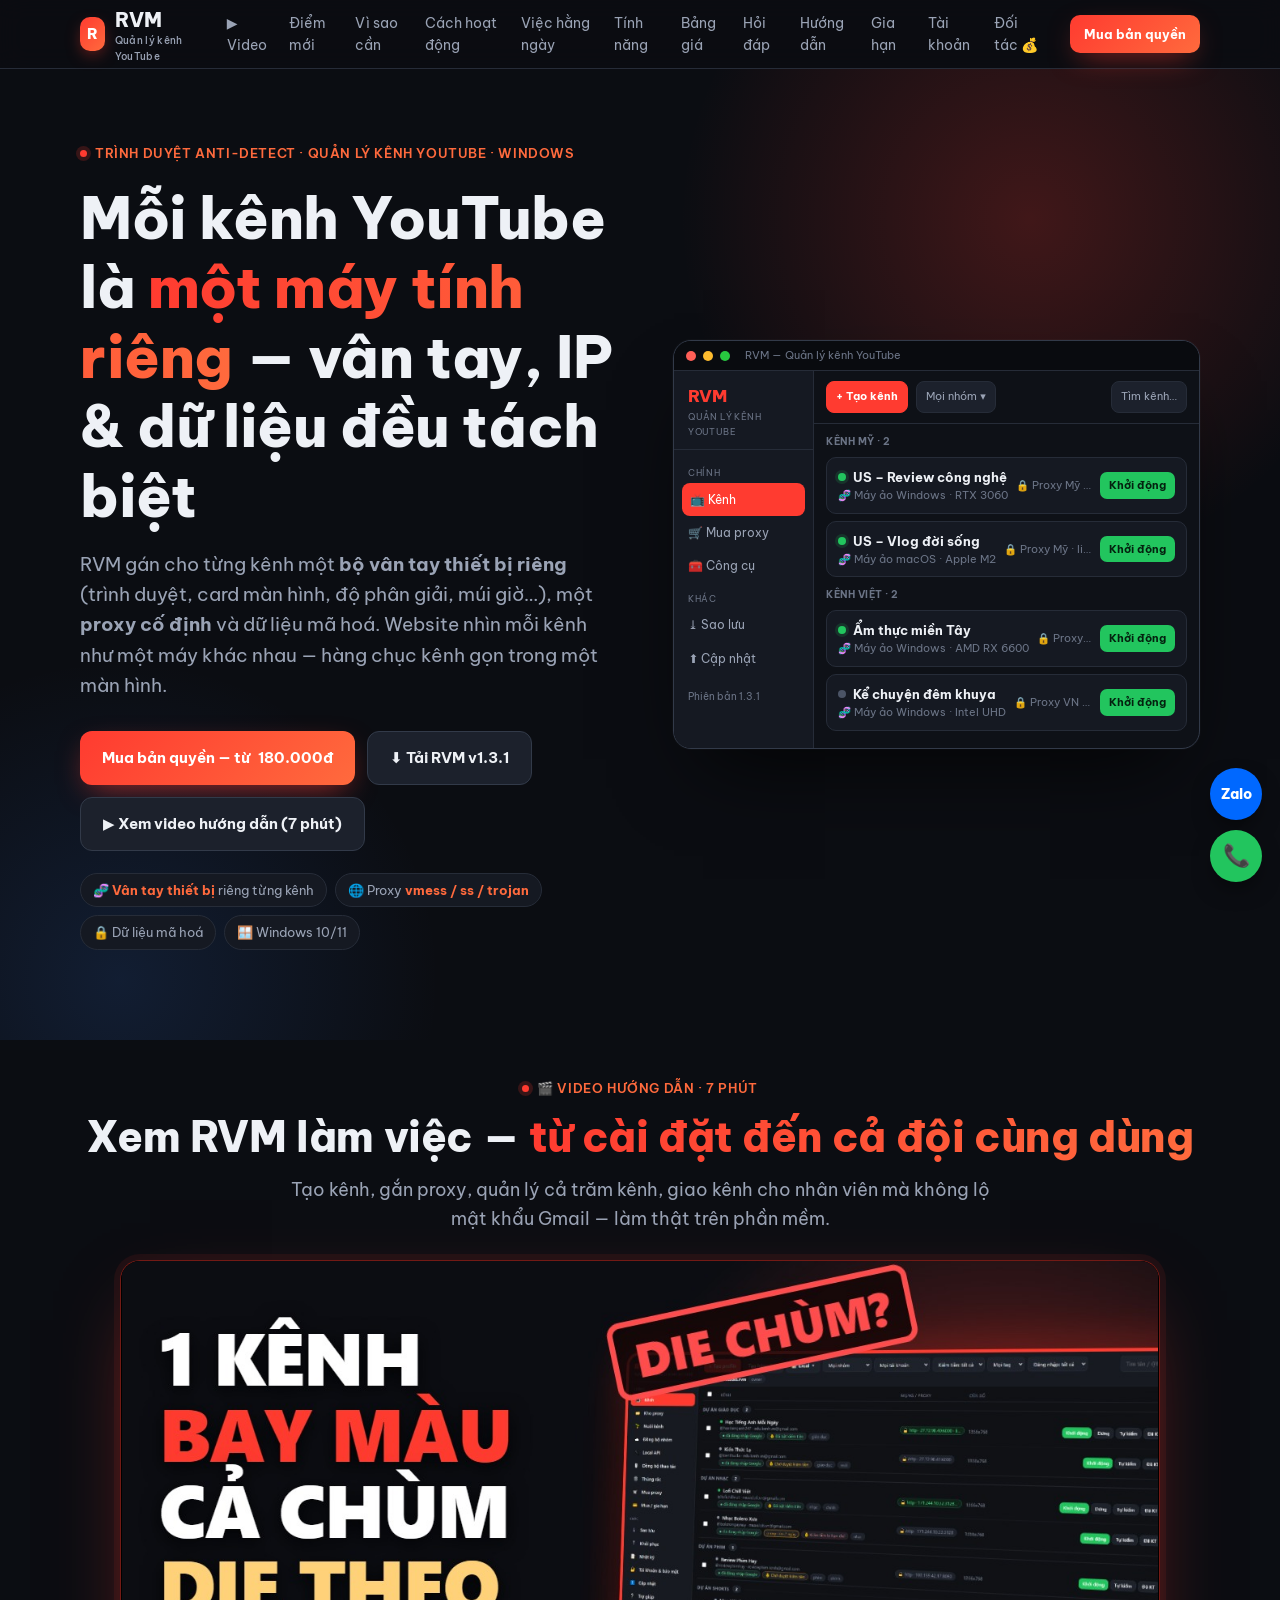
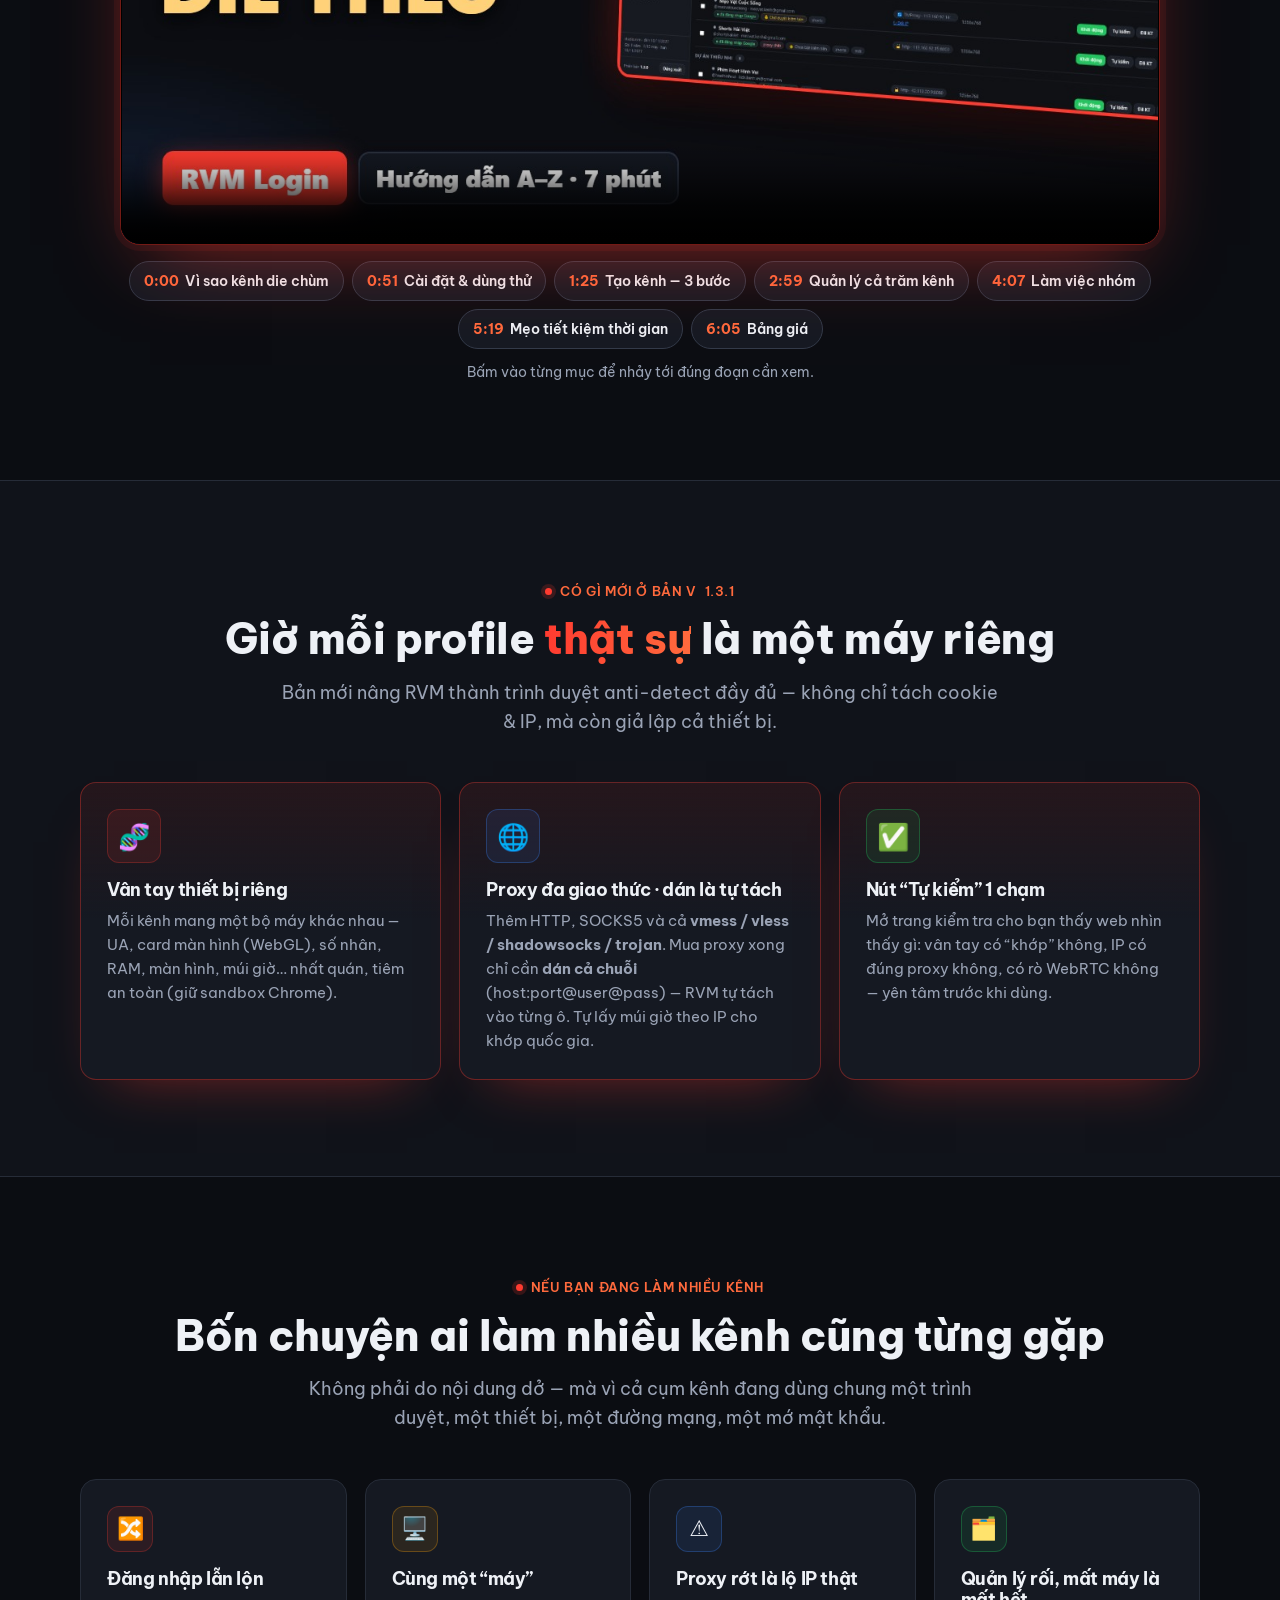
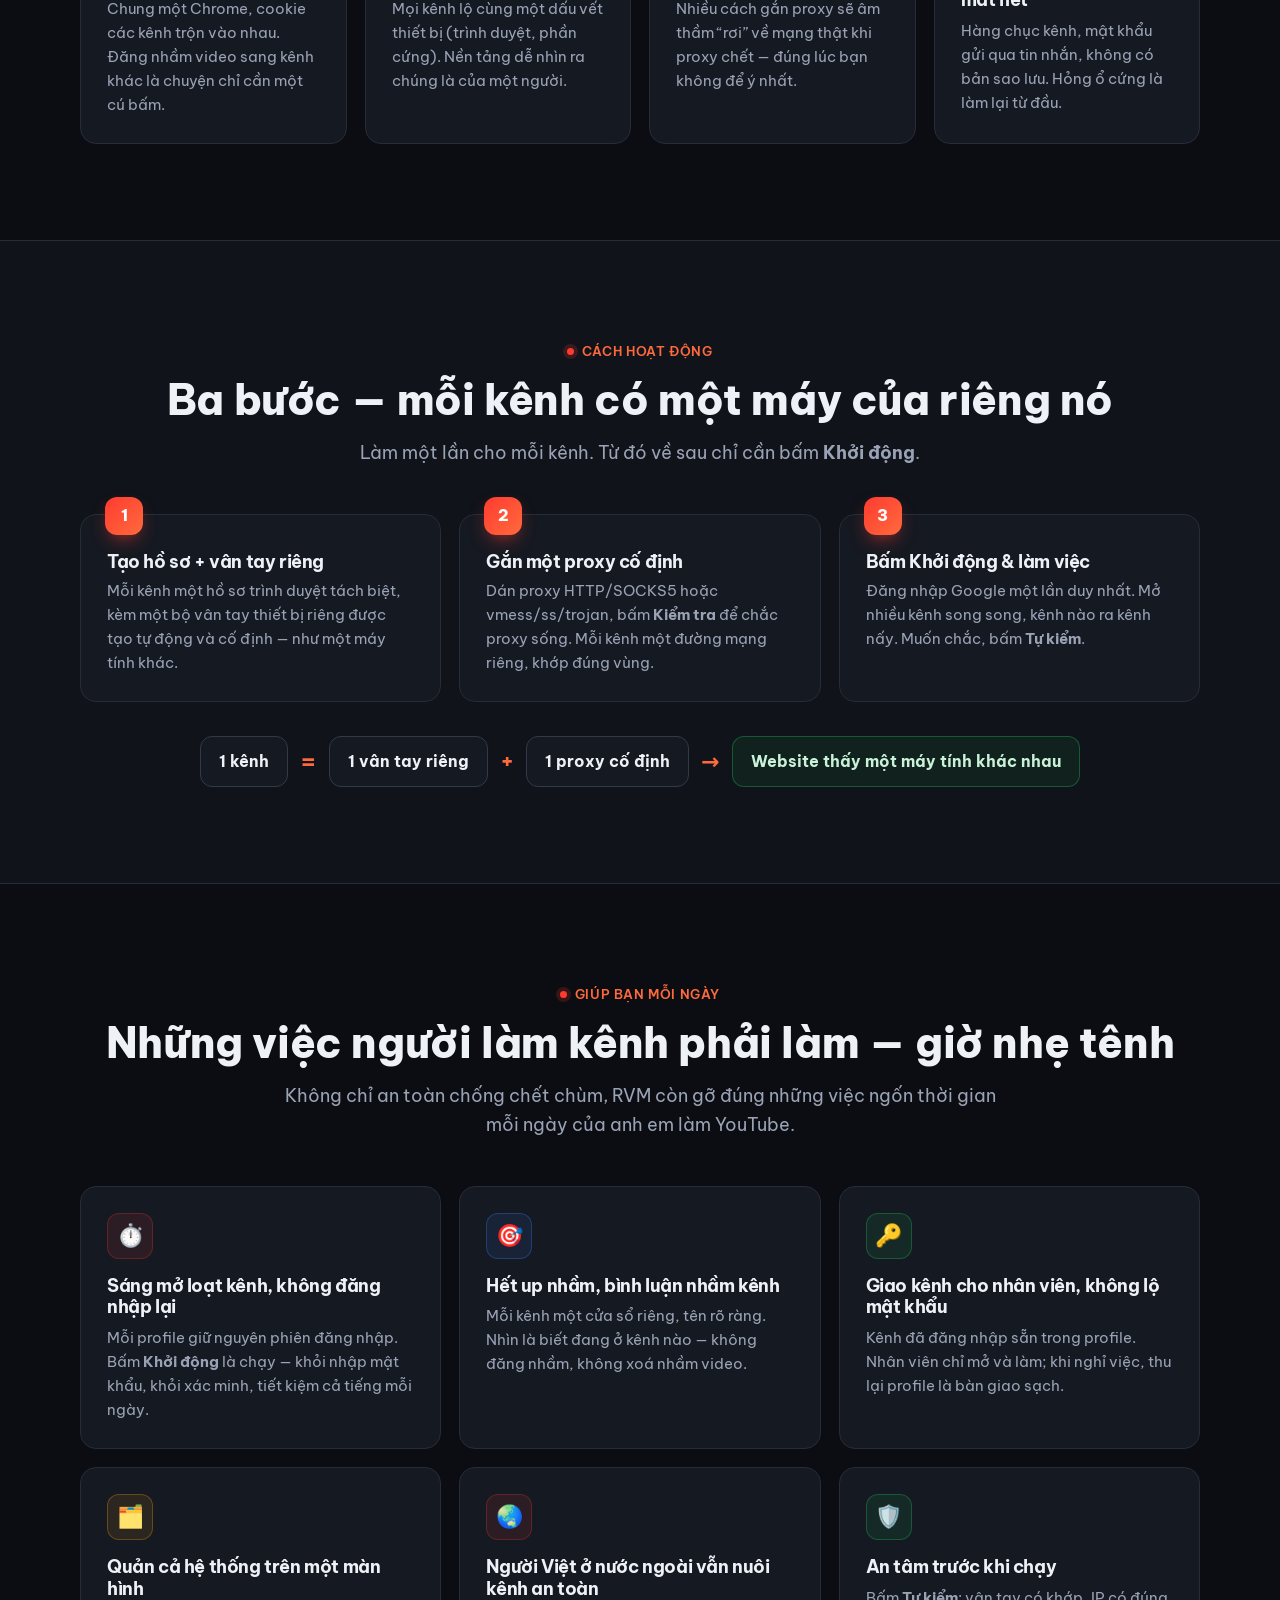
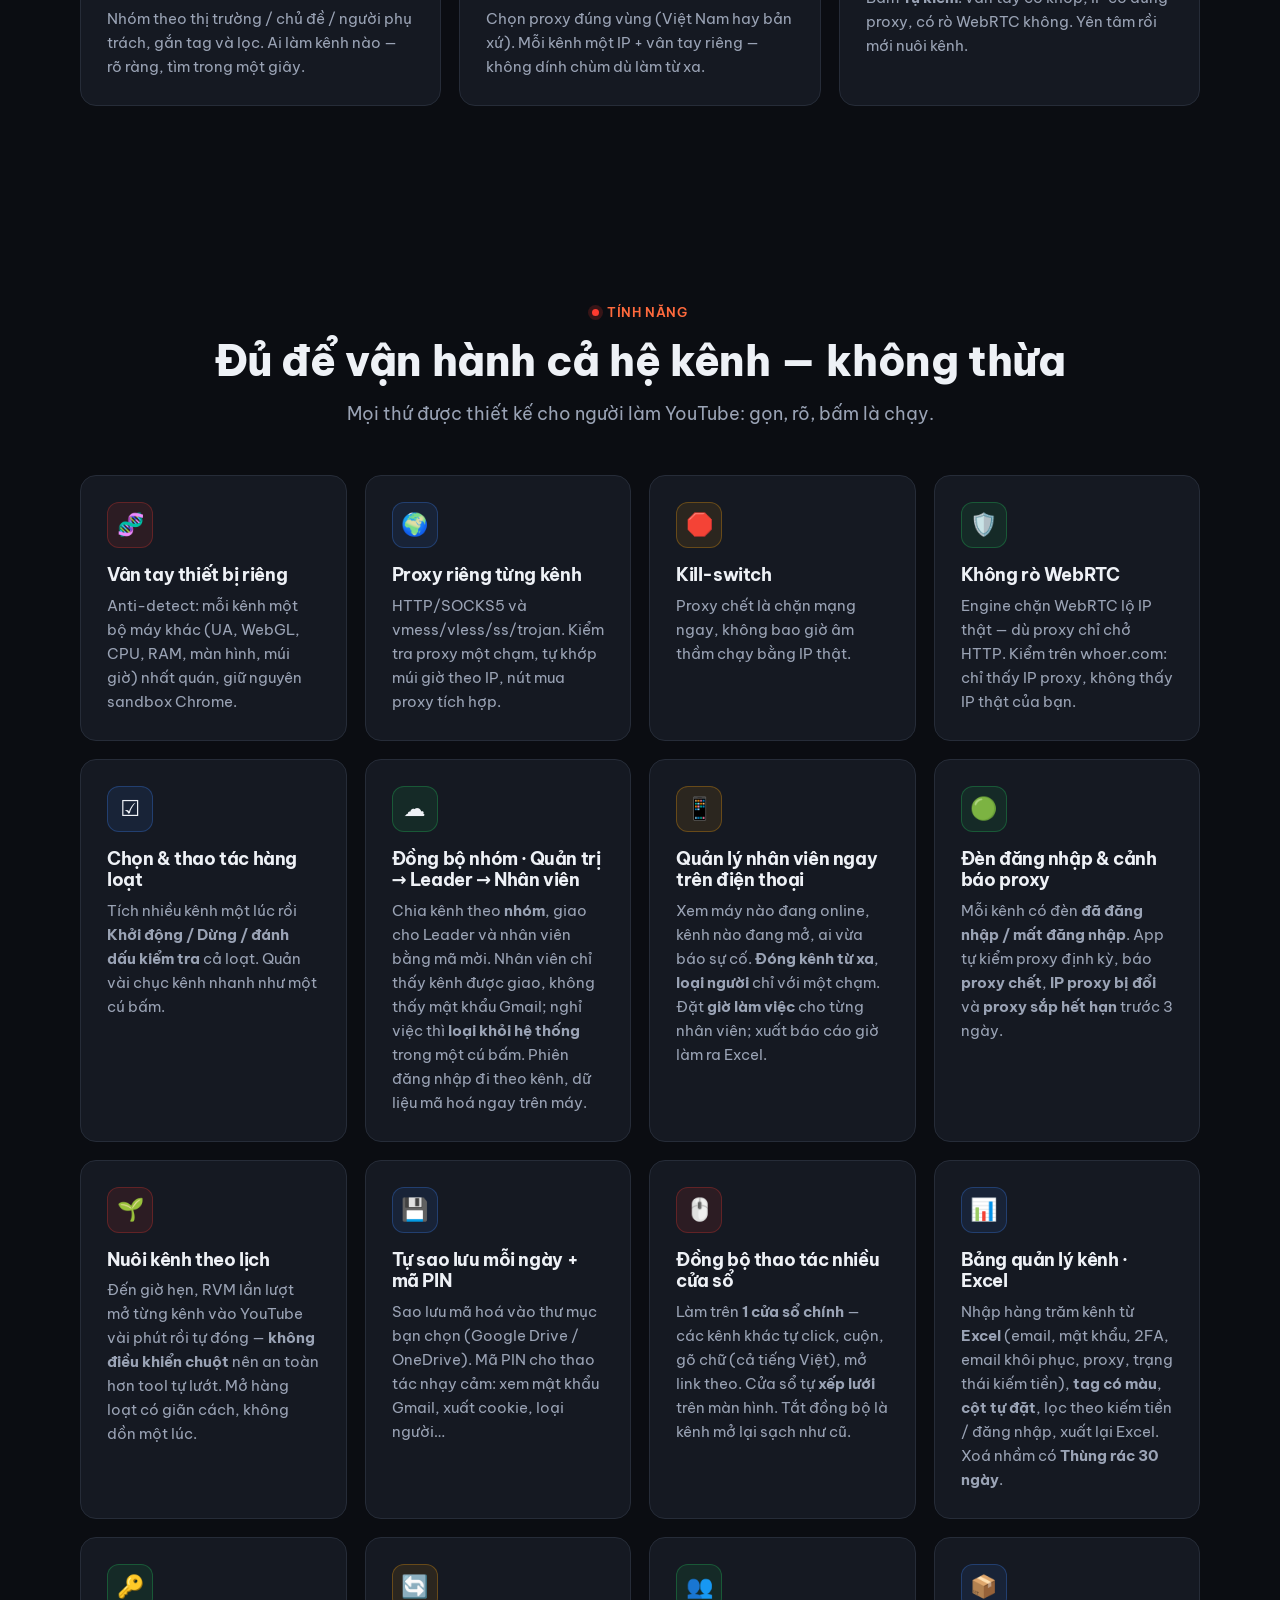
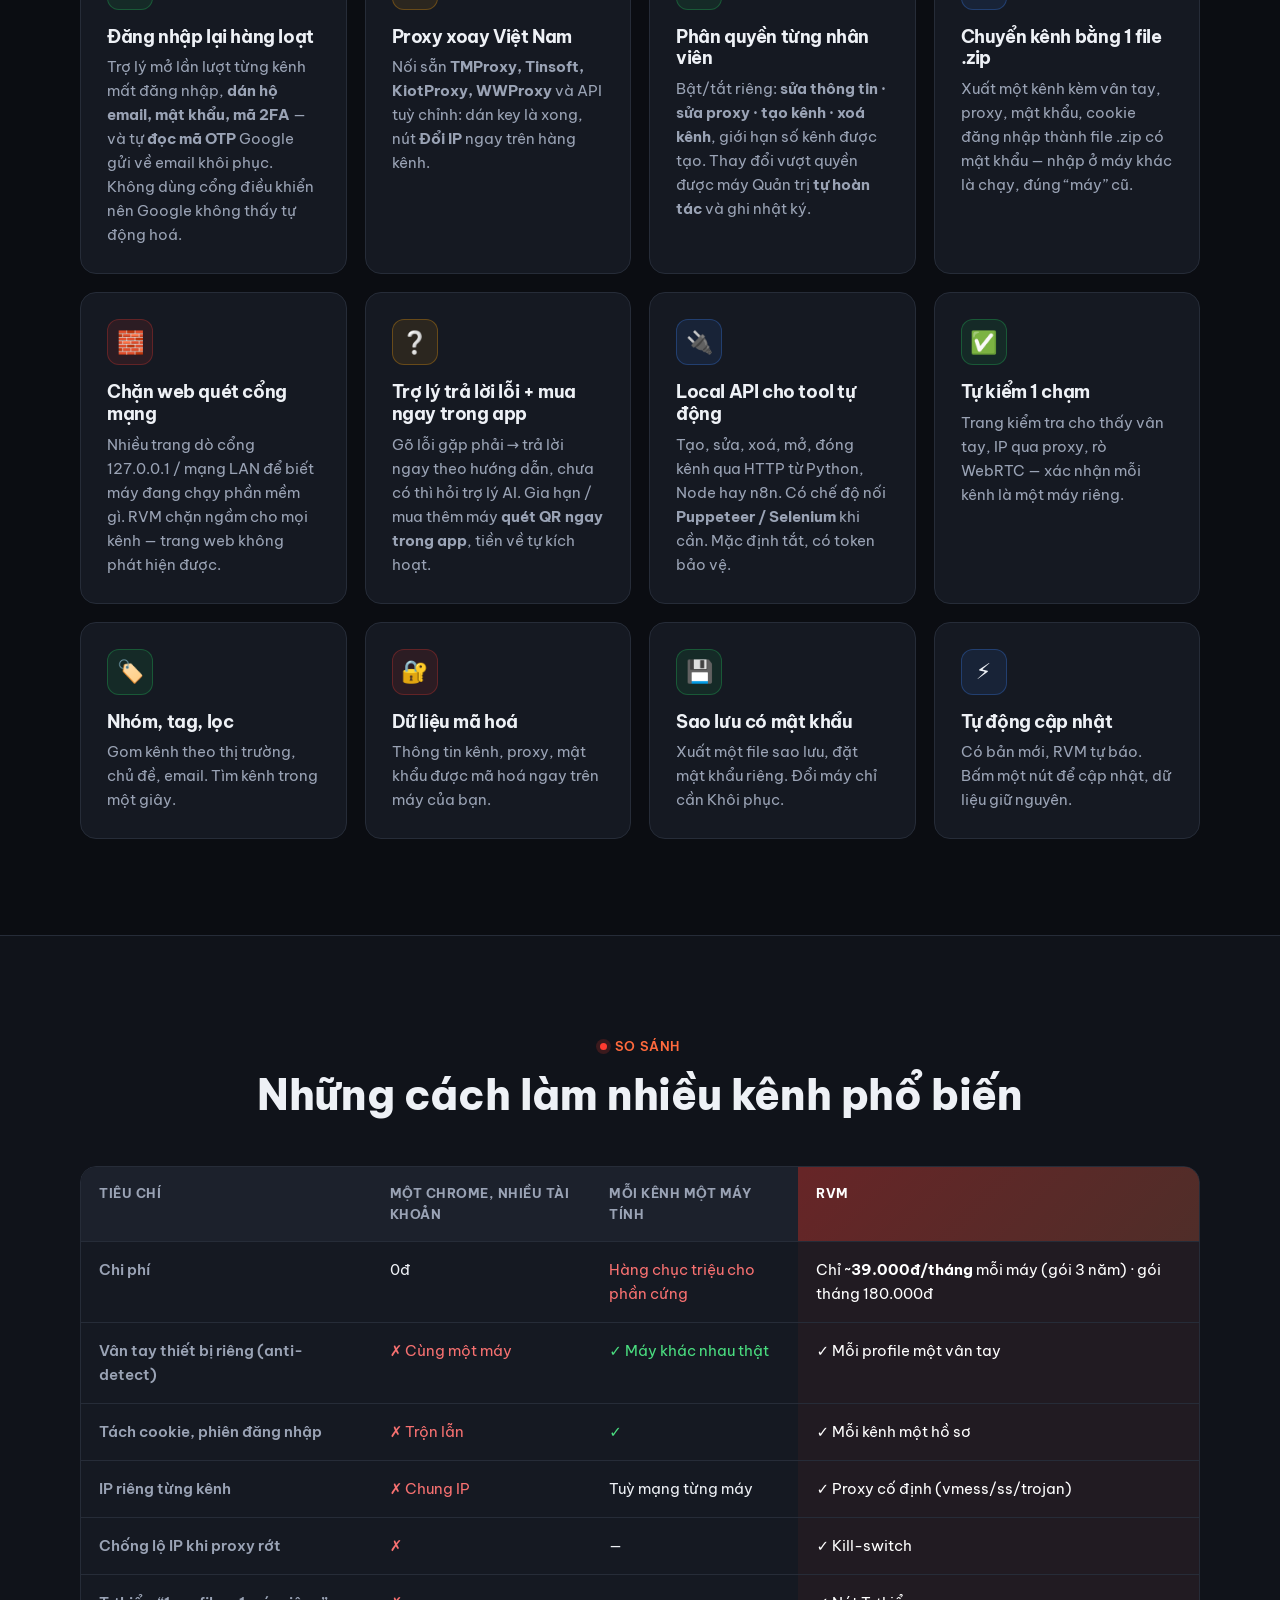
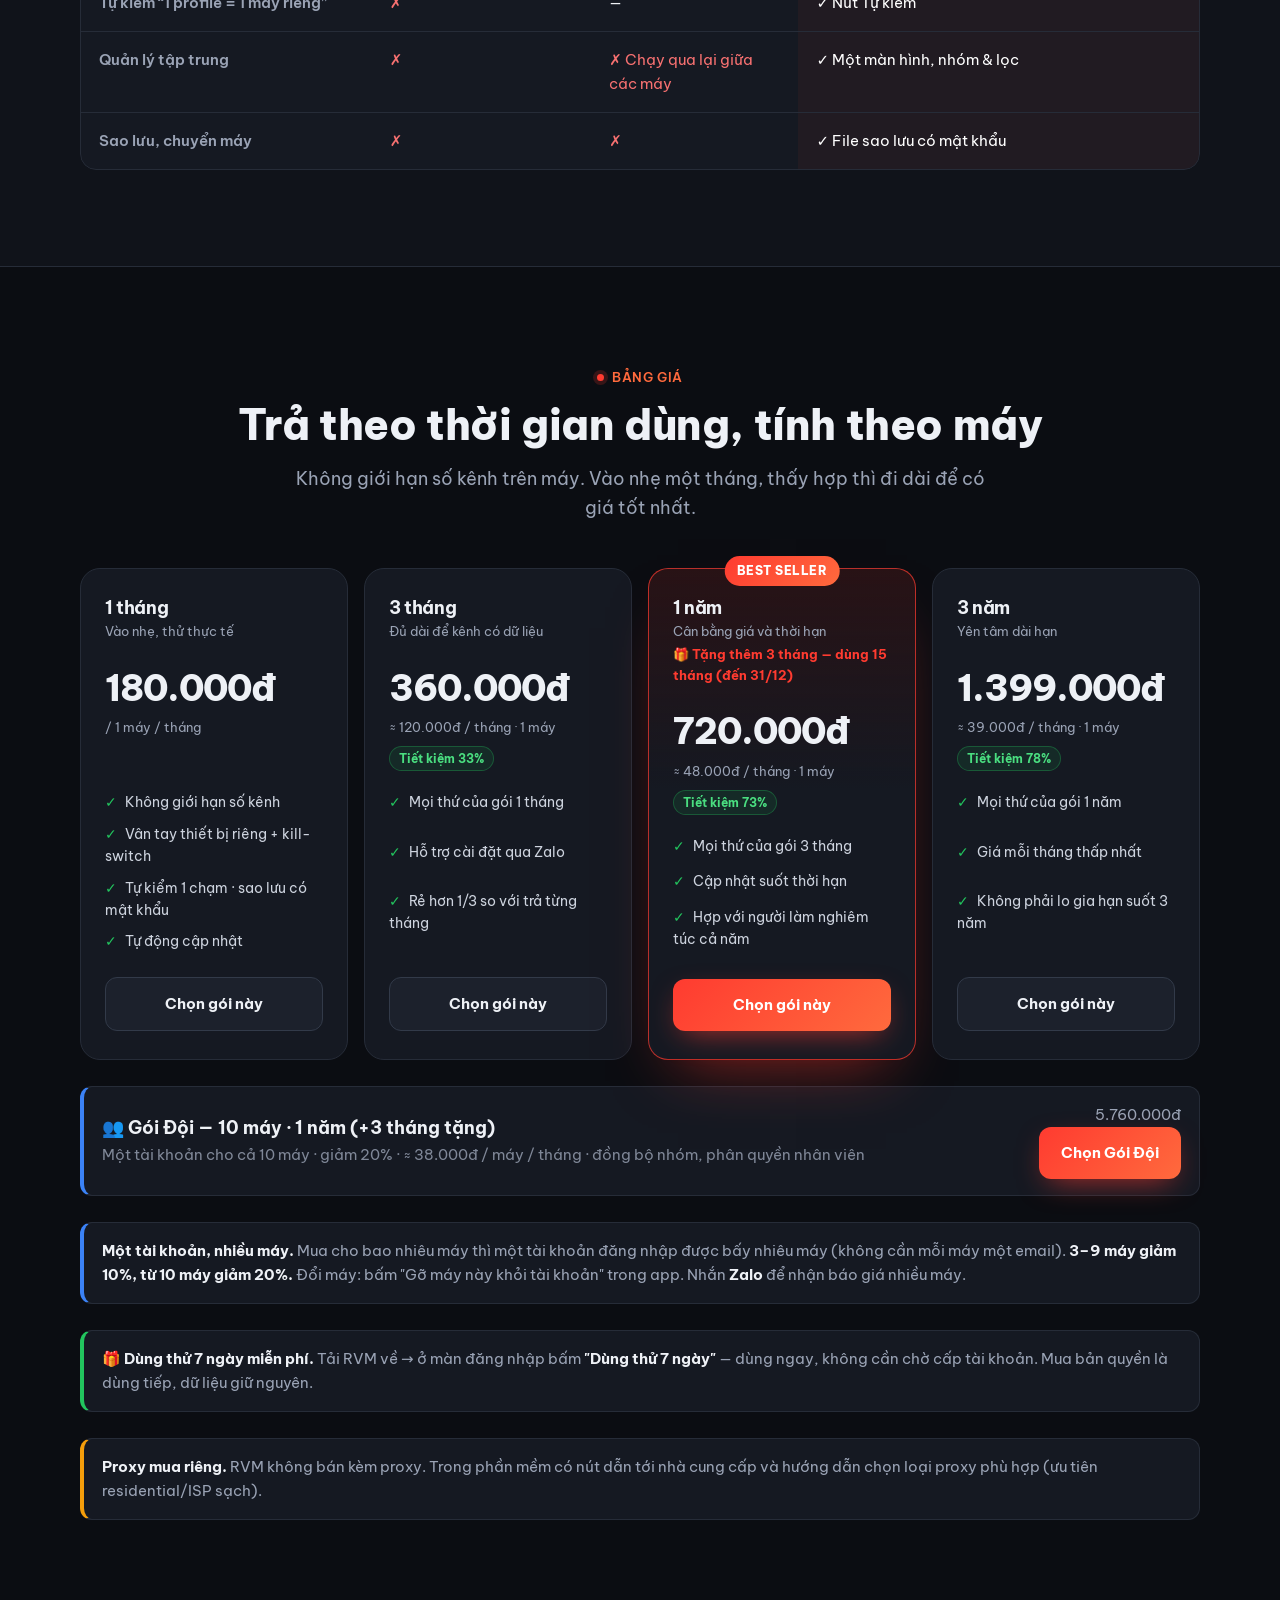
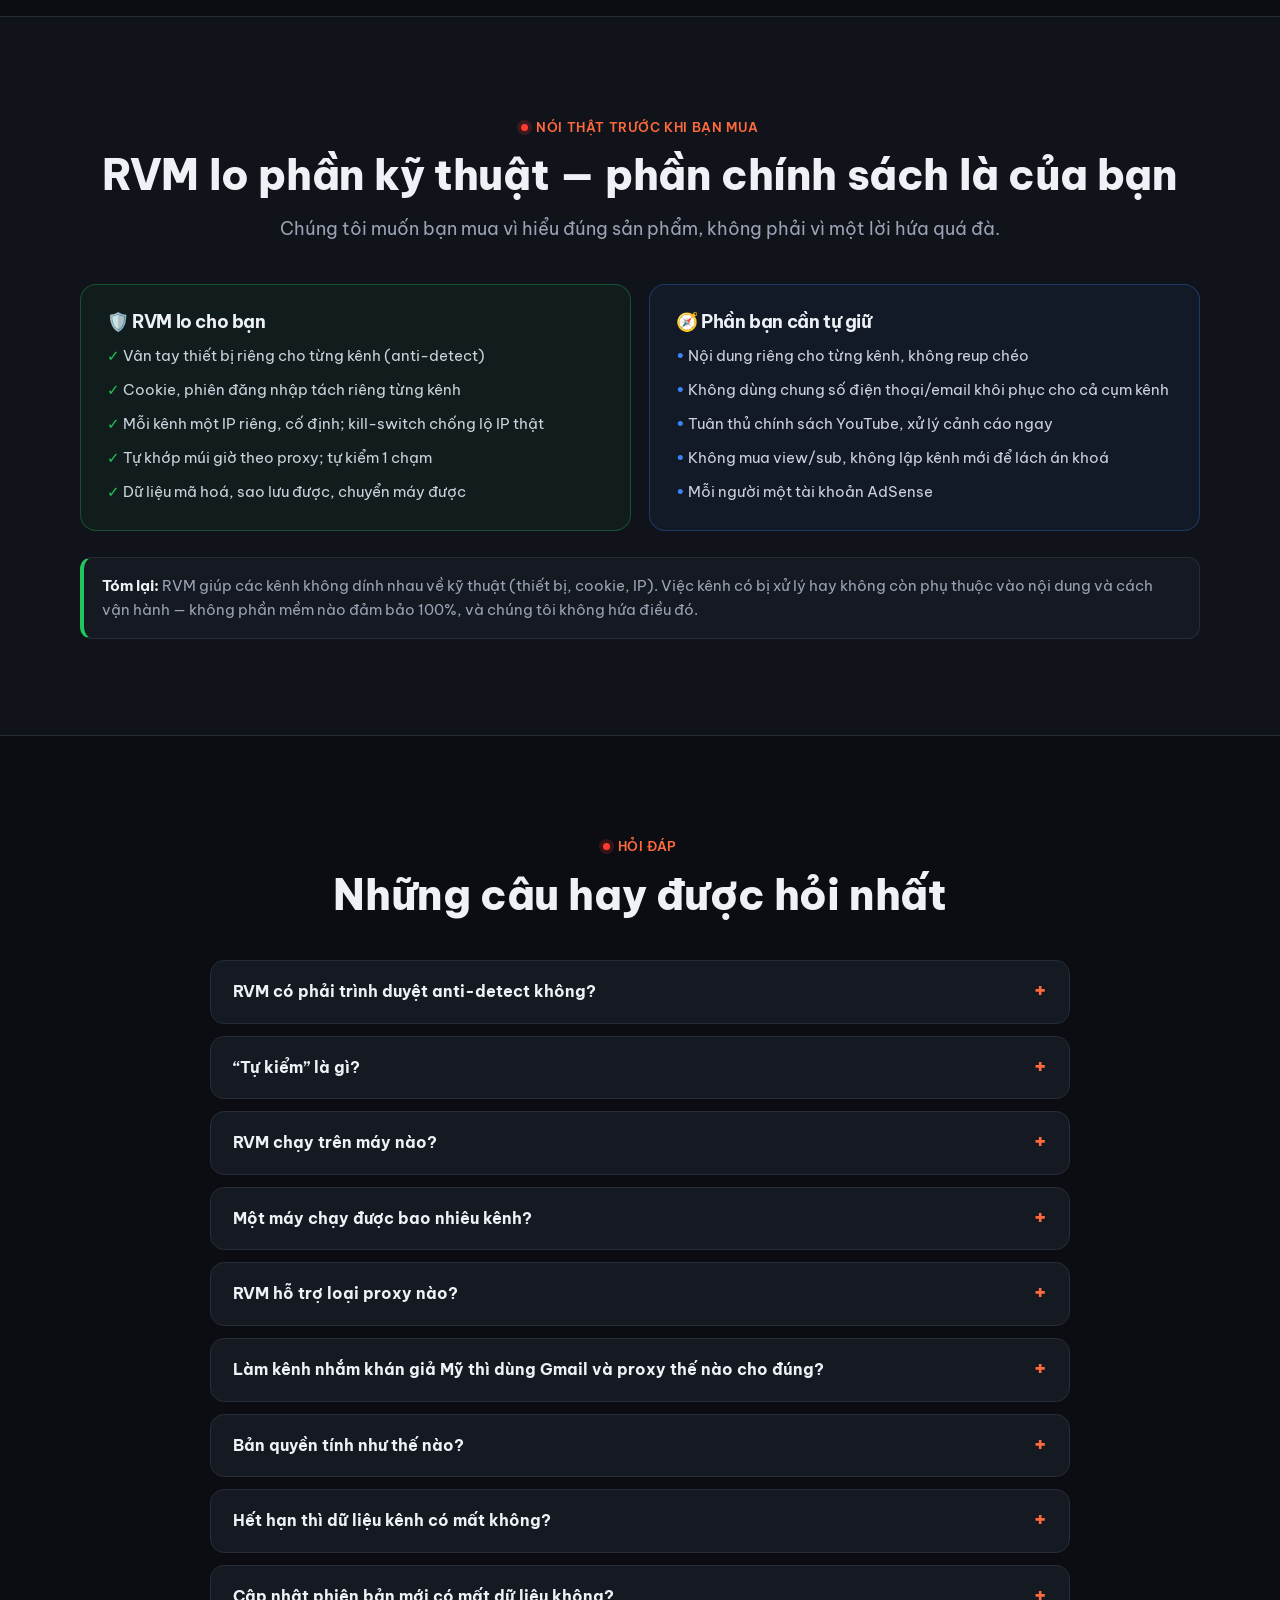
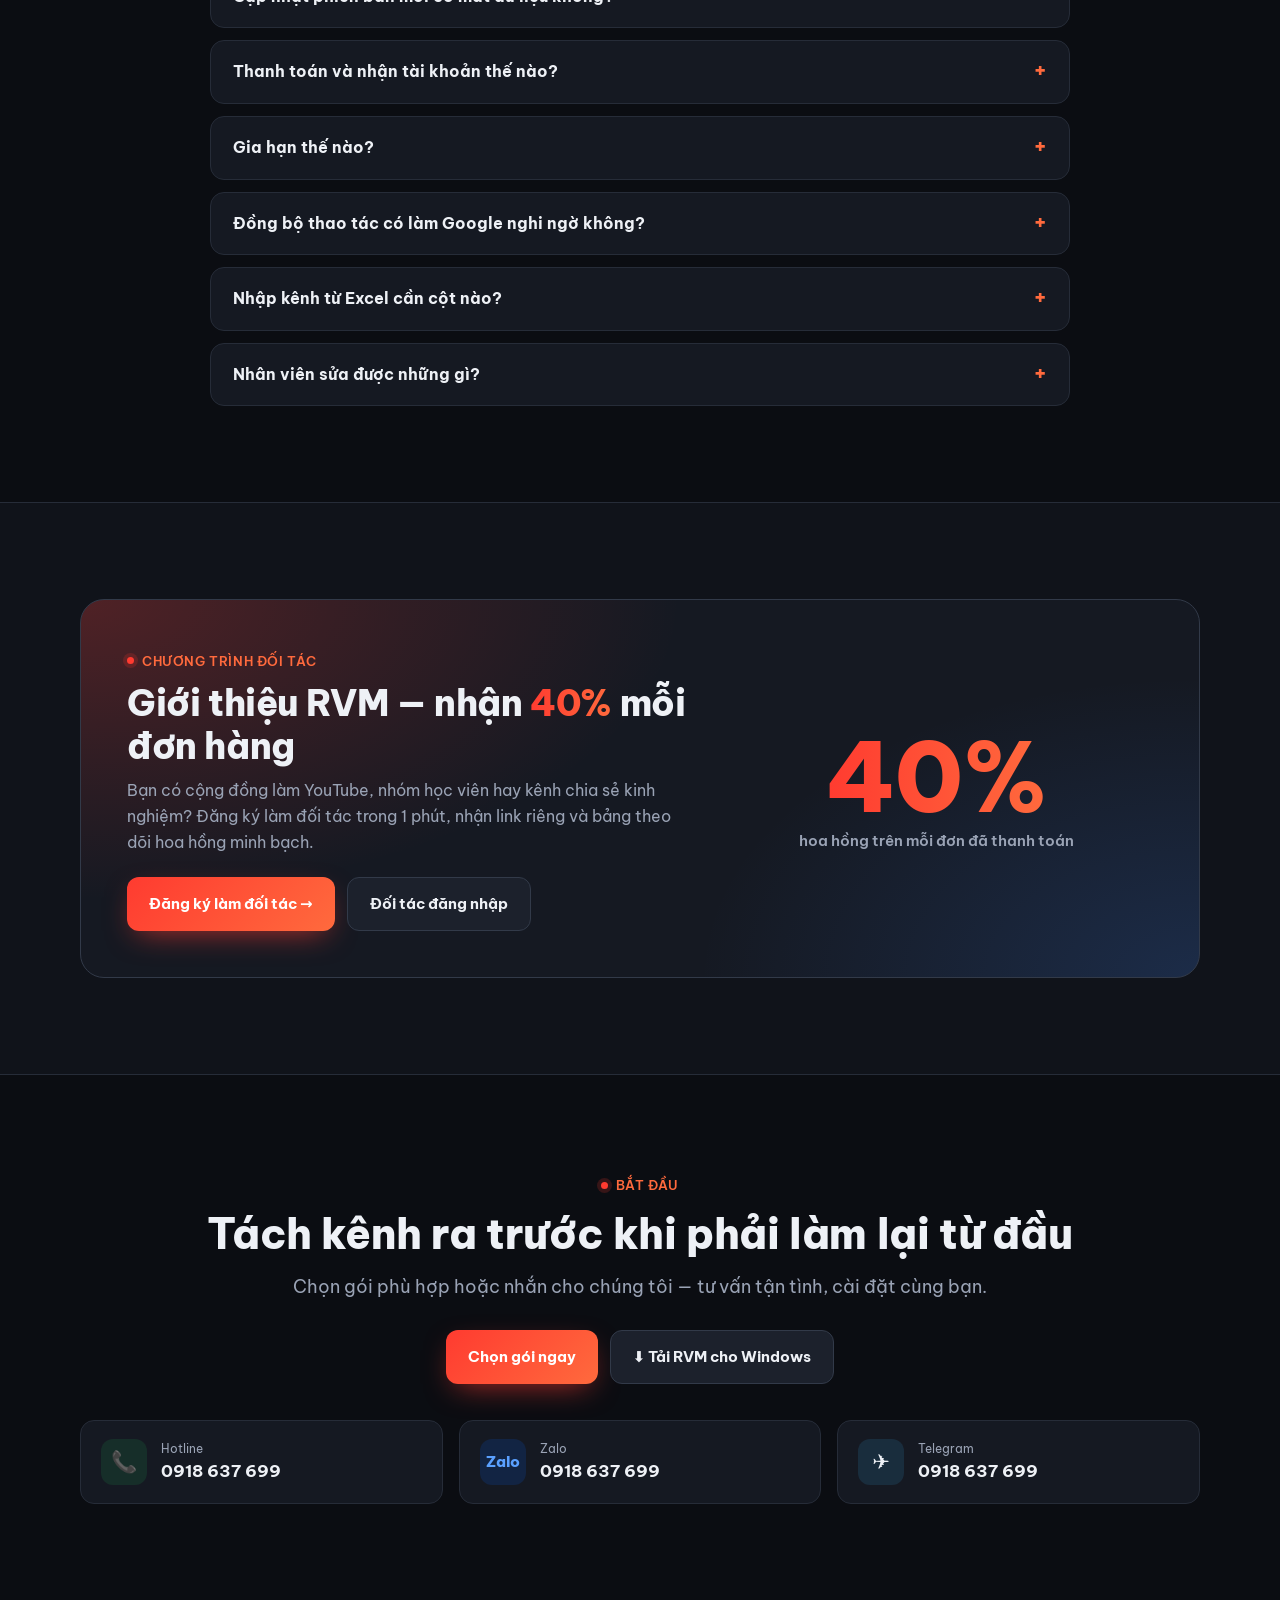
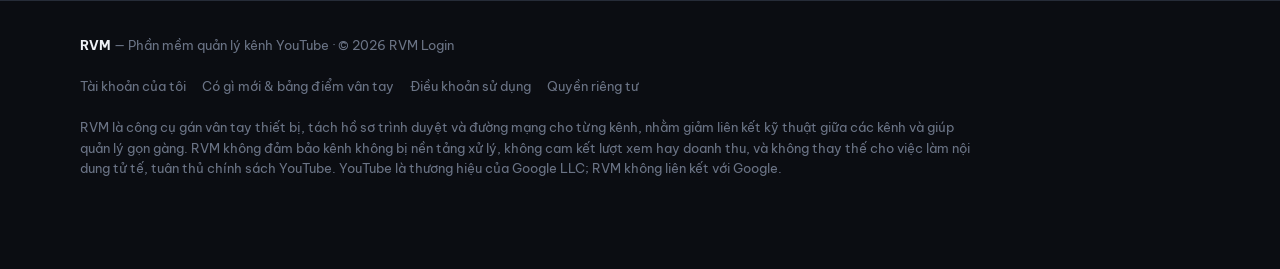
==== commit 8f358ea1: "Cap nhat landing + huong-dan v1.3.1" ====
--- a/index.html
+++ b/index.html
@@ -48,6 +48,7 @@
       <a href="#hoi-dap">Hỏi đáp</a>
       <a href="huong-dan.html">Hướng dẫn</a>
       <a href="#" data-open="order" data-mode="renew">Gia hạn</a>
+      <a href="tai-khoan.html">Tài khoản</a>
       <a href="doi-tac.html">Đối tác 💰</a>
     </nav>
     <a class="btn btn-p btn-sm cta-top" href="#bang-gia">Mua bản quyền</a>
@@ -369,7 +370,7 @@
 <footer>
   <div class="wrap">
     <div><b style="color:var(--txt)">RVM</b> — Phần mềm quản lý kênh YouTube · © <span data-year></span> RVM Login</div>
-    <div style="margin:8px 0;display:flex;gap:16px;flex-wrap:wrap"><a href="thay-doi.html">Có gì mới &amp; bảng điểm vân tay</a><a href="dieu-khoan.html">Điều khoản sử dụng</a><a href="bao-mat.html">Quyền riêng tư</a></div>
+    <div style="margin:8px 0;display:flex;gap:16px;flex-wrap:wrap"><a href="tai-khoan.html">Tài khoản của tôi</a><a href="thay-doi.html">Có gì mới &amp; bảng điểm vân tay</a><a href="dieu-khoan.html">Điều khoản sử dụng</a><a href="bao-mat.html">Quyền riêng tư</a></div>
     <div class="disc">RVM là công cụ gán vân tay thiết bị, tách hồ sơ trình duyệt và đường mạng cho từng kênh, nhằm giảm liên kết kỹ thuật giữa các kênh và giúp quản lý gọn gàng. RVM không đảm bảo kênh không bị nền tảng xử lý, không cam kết lượt xem hay doanh thu, và không thay thế cho việc làm nội dung tử tế, tuân thủ chính sách YouTube. YouTube là thương hiệu của Google LLC; RVM không liên kết với Google.</div>
   </div>
 </footer>
@@ -415,7 +416,7 @@
         <label>Mật khẩu<input name="password" type="password" required maxlength="64" autocomplete="current-password"></label>
         <div class="msg" id="renew-msg"></div>
         <button class="btn btn-p btn-block" type="submit">Lấy mã QR gia hạn</button>
-        <p class="small center">Thời gian còn lại được giữ nguyên và cộng thêm. Quên mật khẩu? Nhắn <a data-zalo href="#" style="color:var(--acc2)"><b>Zalo</b></a>.</p>
+        <p class="small center">Thời gian còn lại được giữ nguyên và cộng thêm. Quên mật khẩu? <a href="tai-khoan.html" style="color:var(--acc2)"><b>Nhận link gia hạn qua email</b></a> hoặc nhắn <a data-zalo href="#" style="color:var(--acc2)"><b>Zalo</b></a>.</p>
       </form>
     </div>
 
@@ -608,8 +609,33 @@
     delete d.password2;
     start(bf, bm, 'buy', d, 'Tạo tài khoản & lấy mã QR');
   });
+  // ---- Gia hạn 1 chạm: link ?gh=<mã riêng> trong email nhắc gia hạn / trang Tài khoản của tôi ----
+  let ghTok = '';
+  const pwLabel = rf.password.closest('label');
+  function tokMode(acc, t) {
+    ghTok = acc ? t : '';
+    rf.account.value = acc || ''; rf.account.readOnly = !!acc;
+    pwLabel.style.display = acc ? 'none' : '';
+  }
+  document.addEventListener('rvm:open', () => tokMode(''));   // mở modal bình thường → về cách nhập mật khẩu
+  const gh = new URLSearchParams(location.search).get('gh');
+  if (gh) {
+    history.replaceState(null, '', location.pathname + location.hash);
+    const open = () => { U.openModal('order'); setMode('renew'); disc = { code: '', percent: 0 }; machEl.value = ''; price(); show('form'); };
+    U.api('tokInfo', { t: gh }).then((r) => {
+      open(); tokMode(r.account, gh);
+      machEl.placeholder = 'như cũ (' + r.machines + ')';
+      U.showMsg(rm, 'ok', `Gia hạn cho <b>${U.esc(r.account)}</b> — hạn hiện tại ${U.esc(r.exp)}. Chọn gói rồi bấm nút bên dưới, không cần mật khẩu.`);
+    }).catch((err) => { open(); U.showMsg(rm, 'err', U.esc(err.message) + ' Bạn vẫn có thể nhập tài khoản và mật khẩu để gia hạn.'); });
+  }
+
   rf.addEventListener('submit', (e) => {
     e.preventDefault();
+    if (ghTok) {
+      const t = { tok: ghTok, plan: sel.value, ref: U.getRef(), discount: disc.code };
+      if (machEl.value) t.machines = machN();
+      return start(rf, rm, 'renew', t, 'Lấy mã QR gia hạn');
+    }
     const d = Object.fromEntries(new FormData(rf).entries());
     if (!d.account.trim() || !d.password) return U.showMsg(rm, 'err', 'Vui lòng nhập tài khoản và mật khẩu.');
     d.plan = sel.value; d.ref = U.getRef(); d.discount = disc.code;
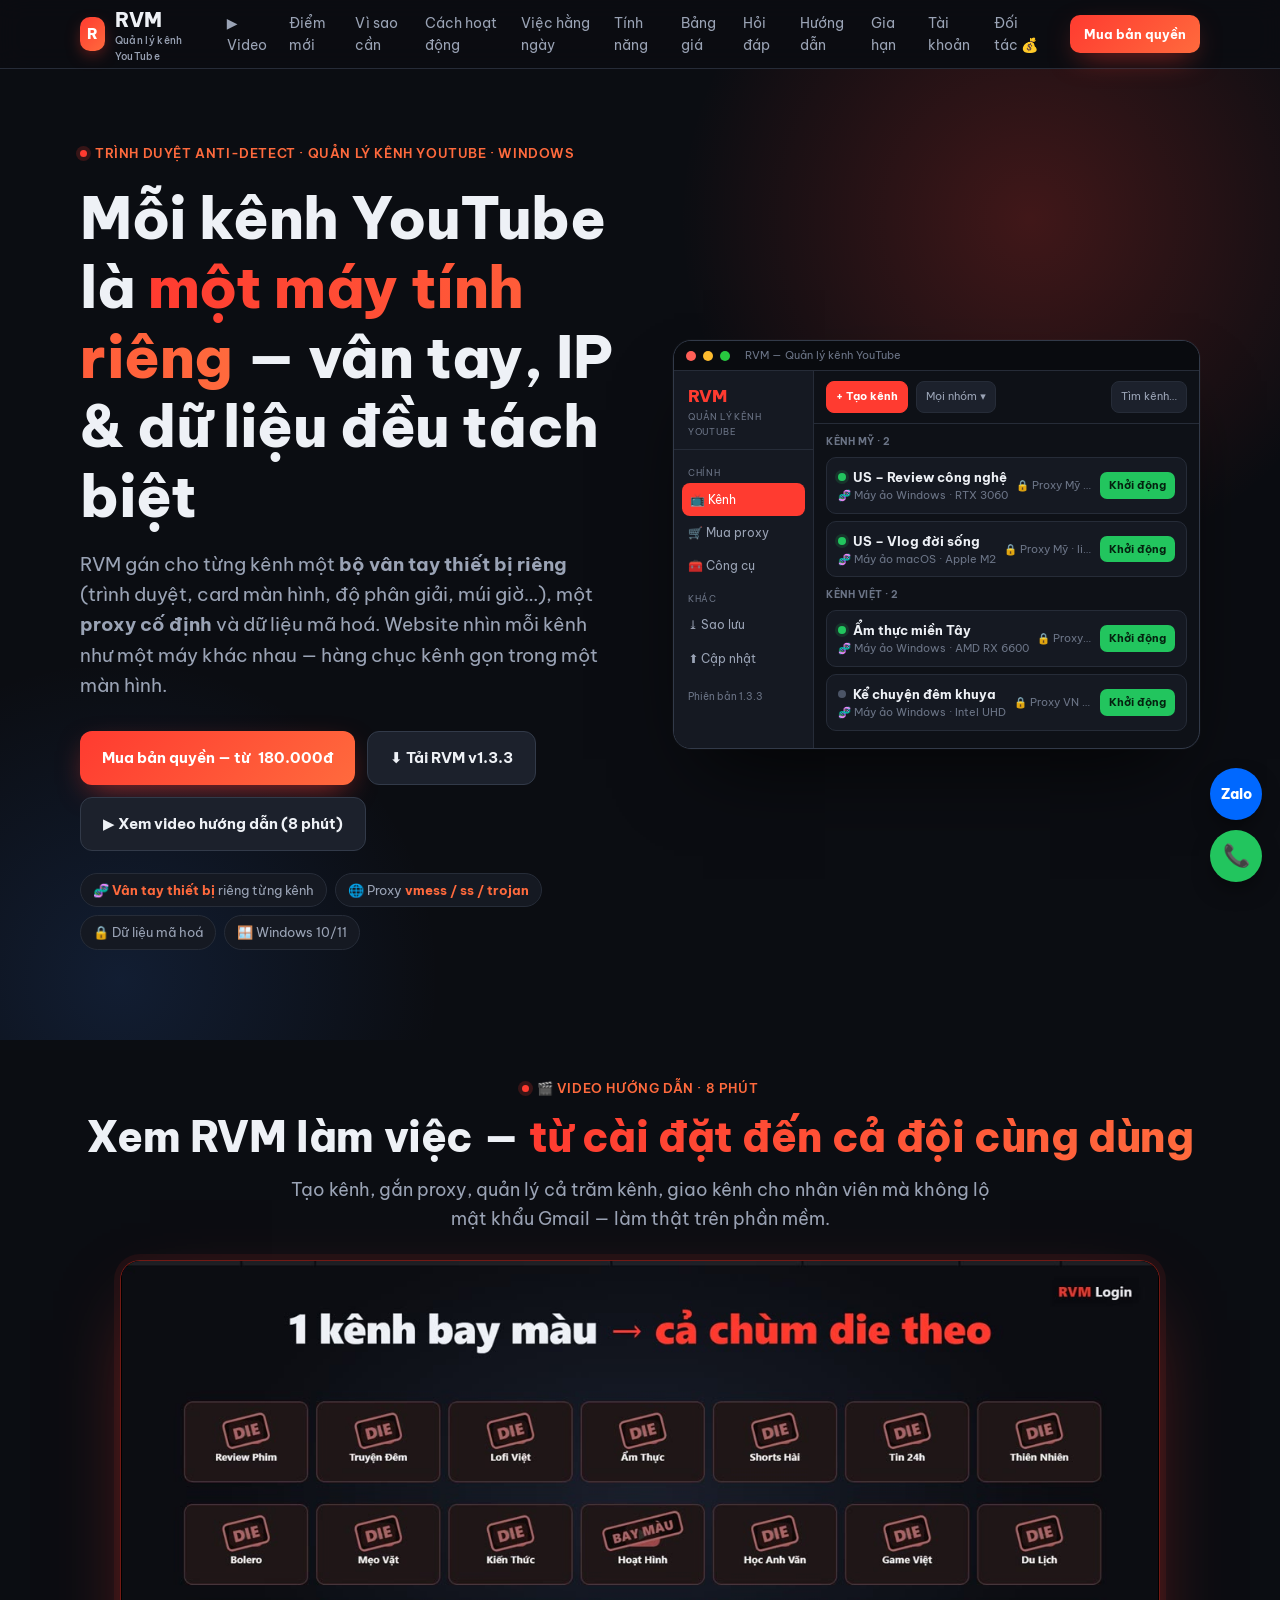
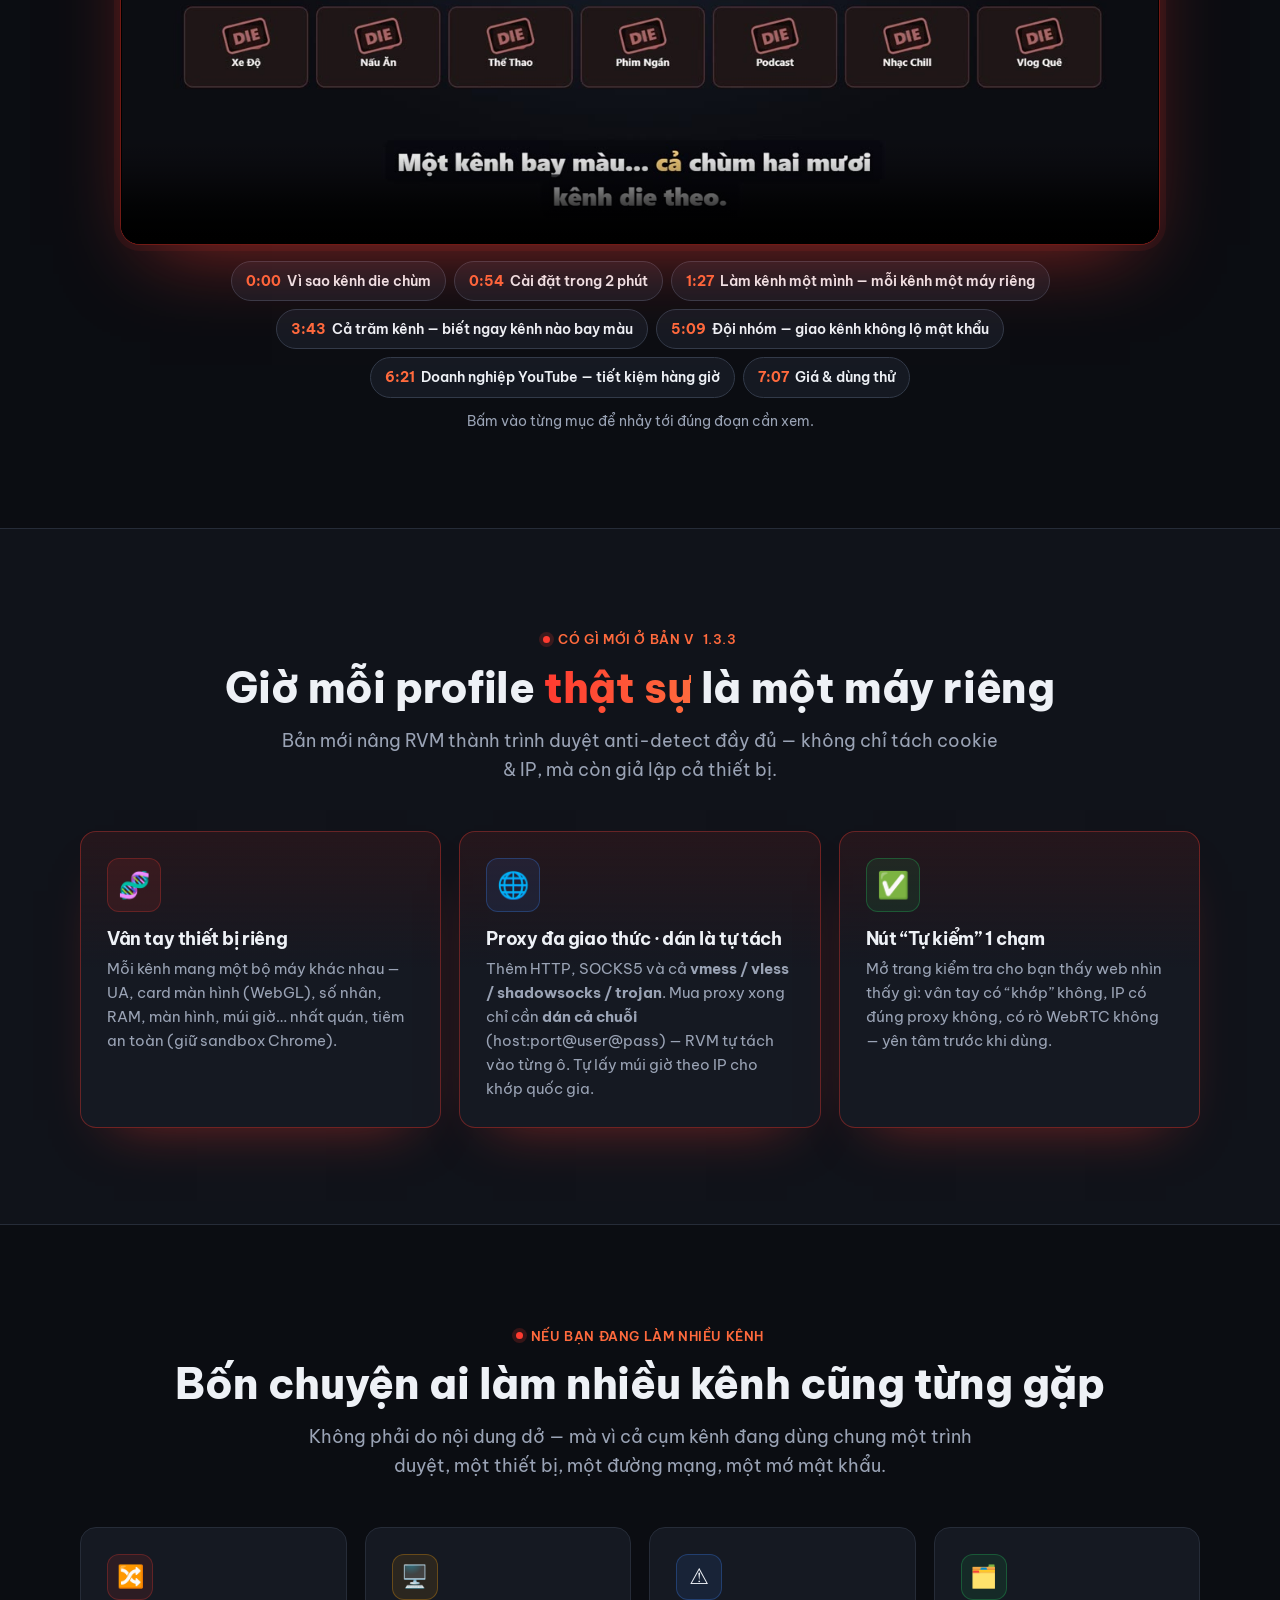
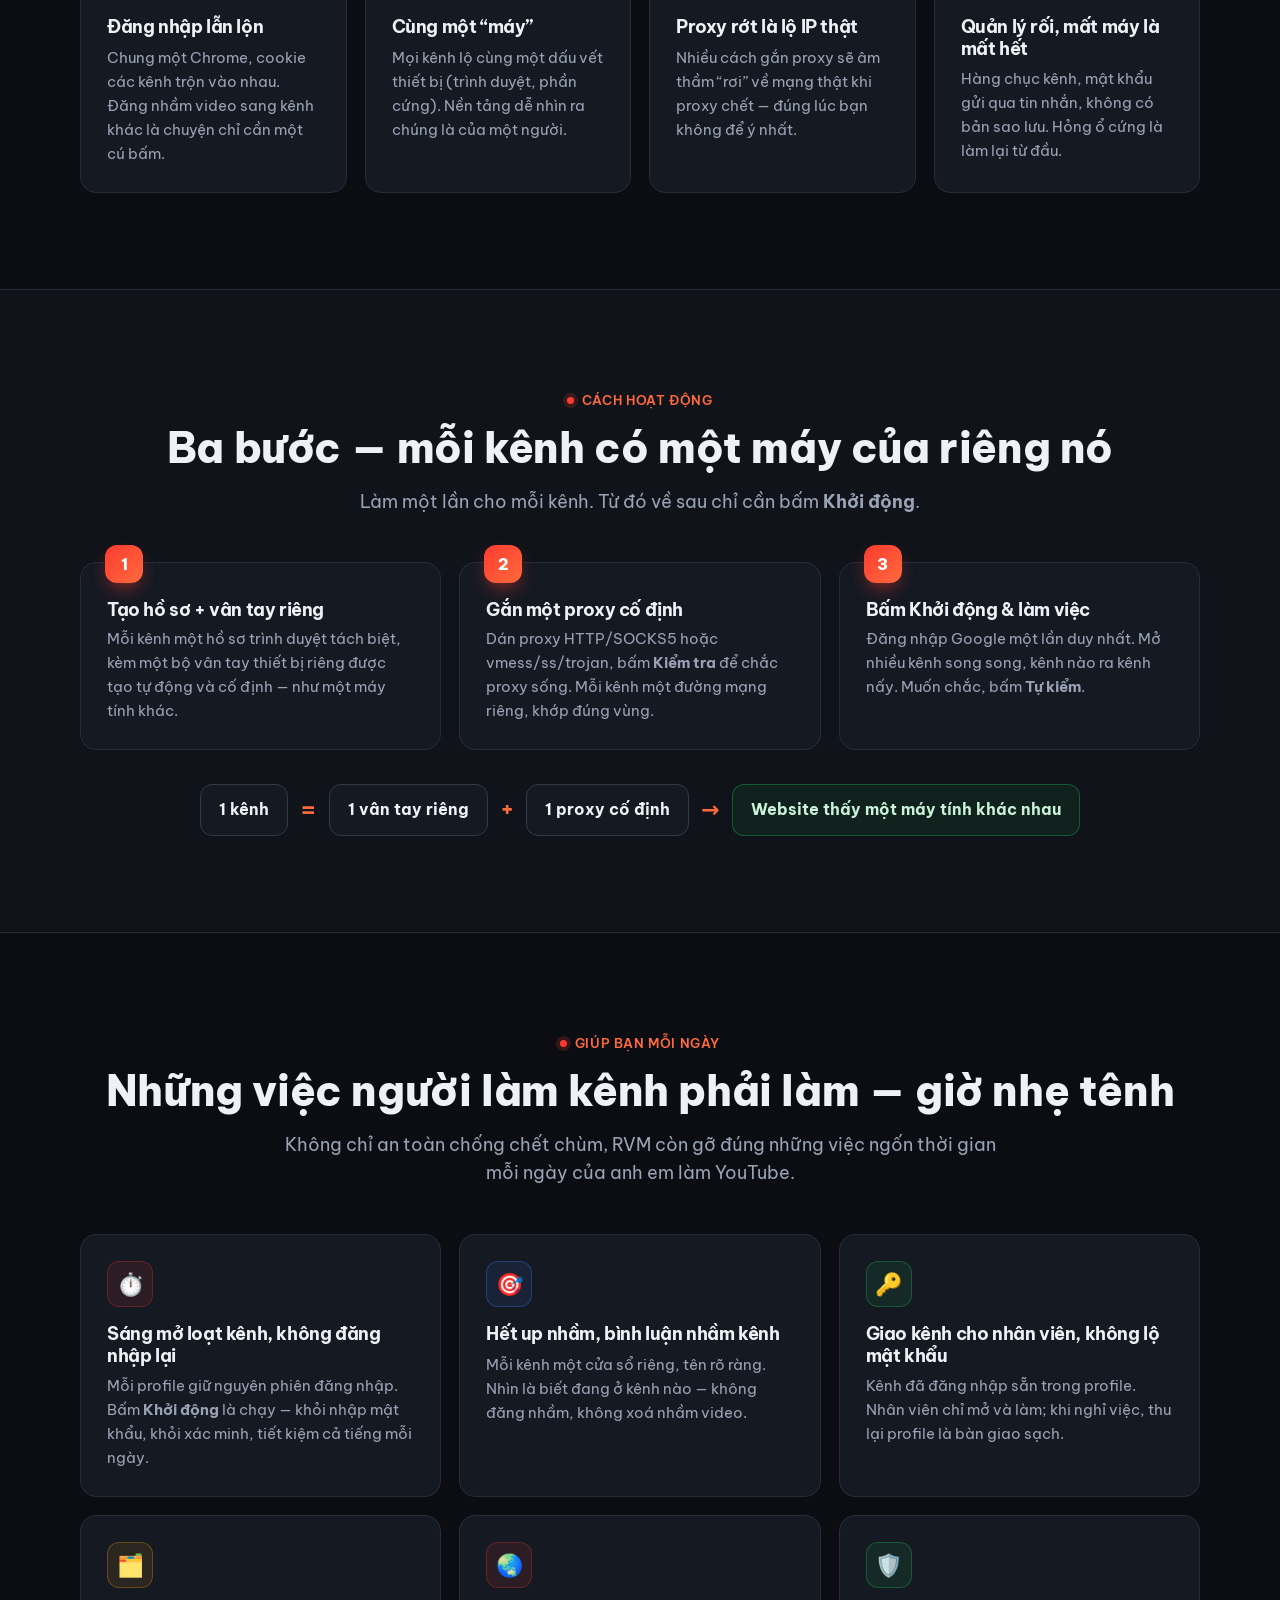
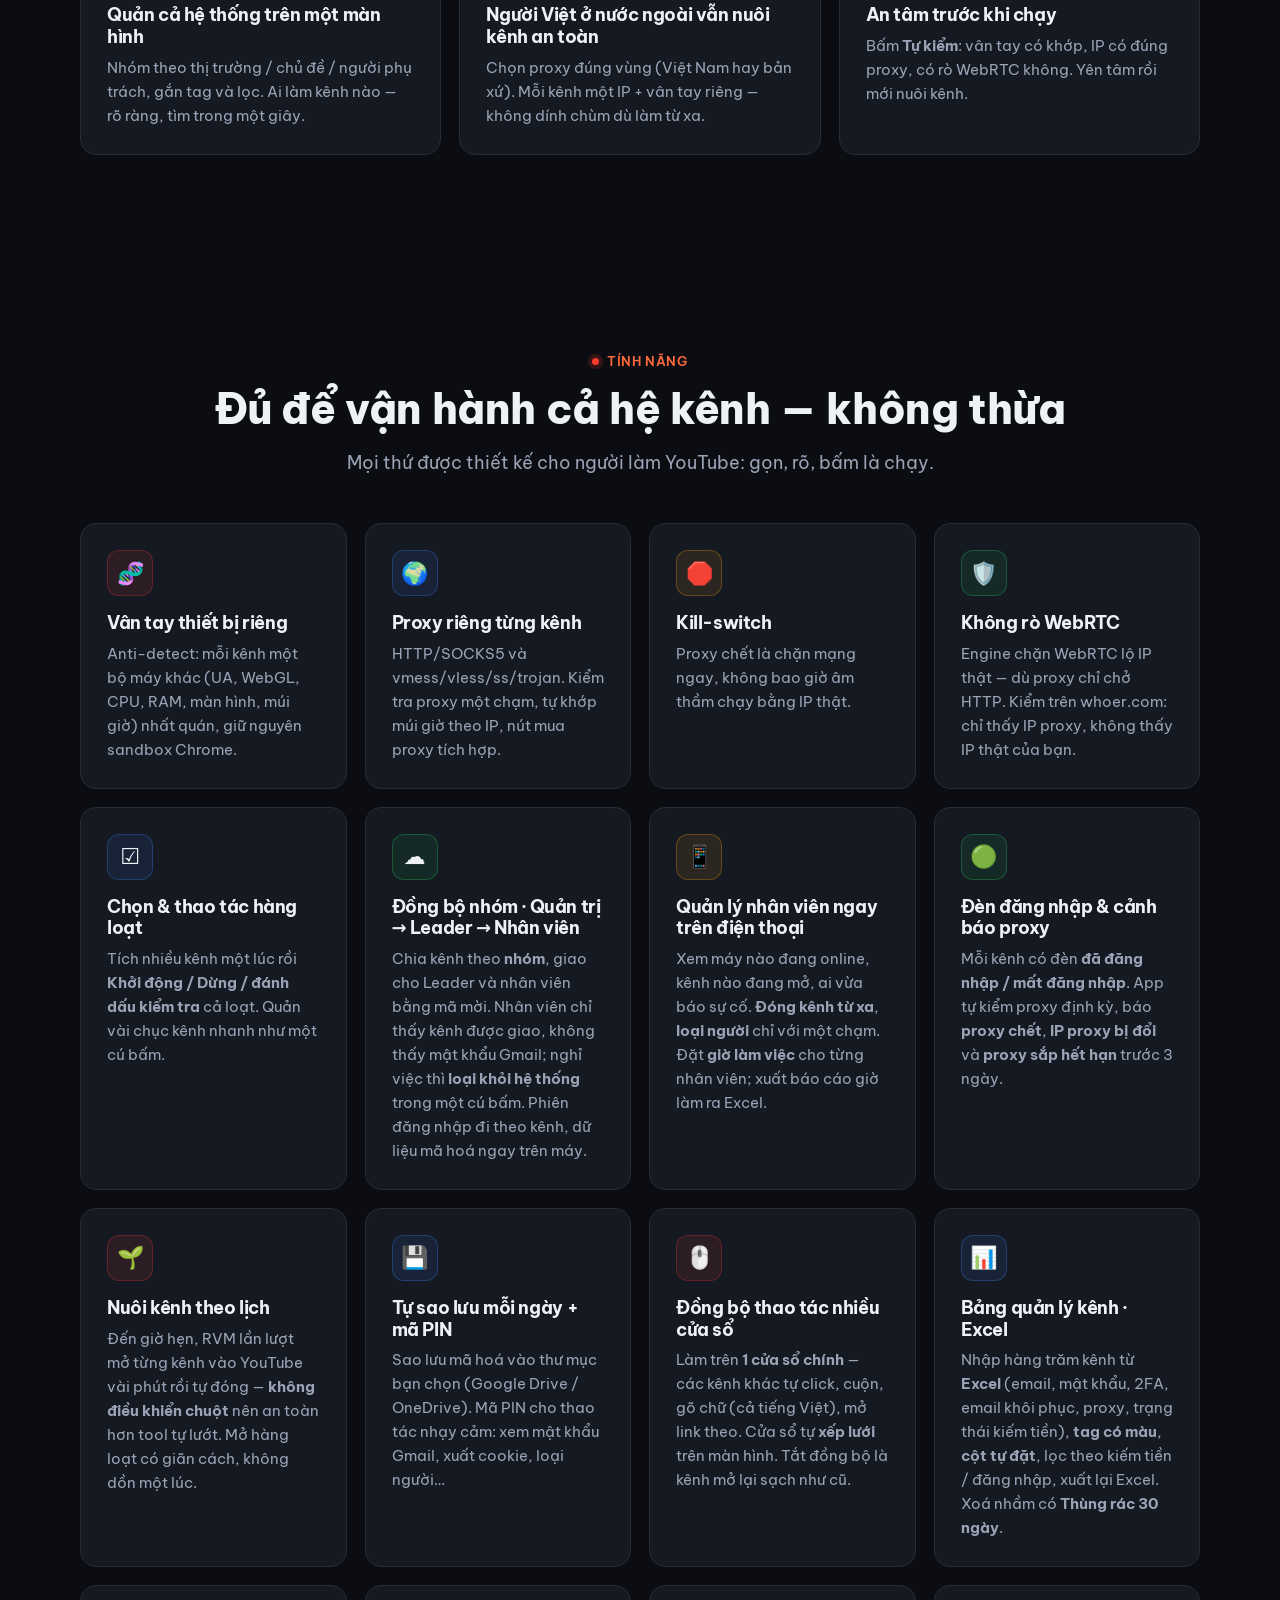
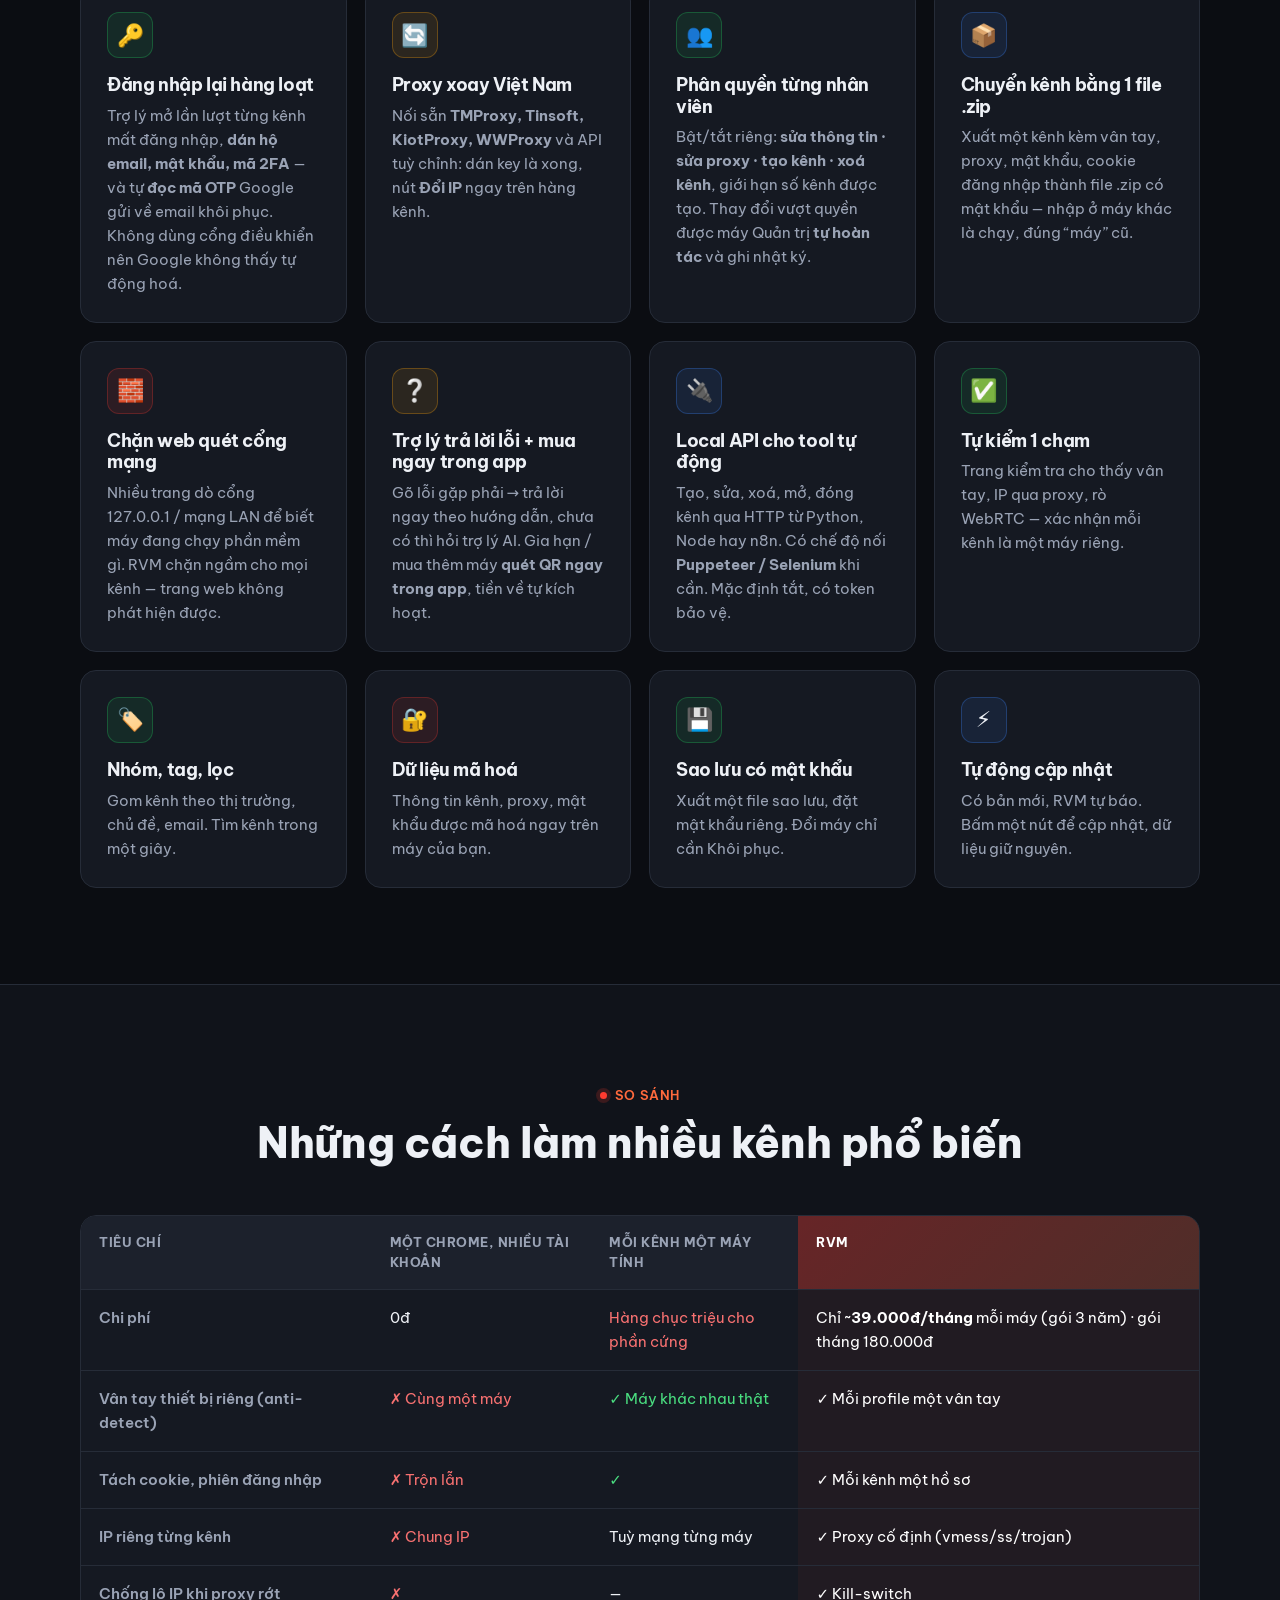
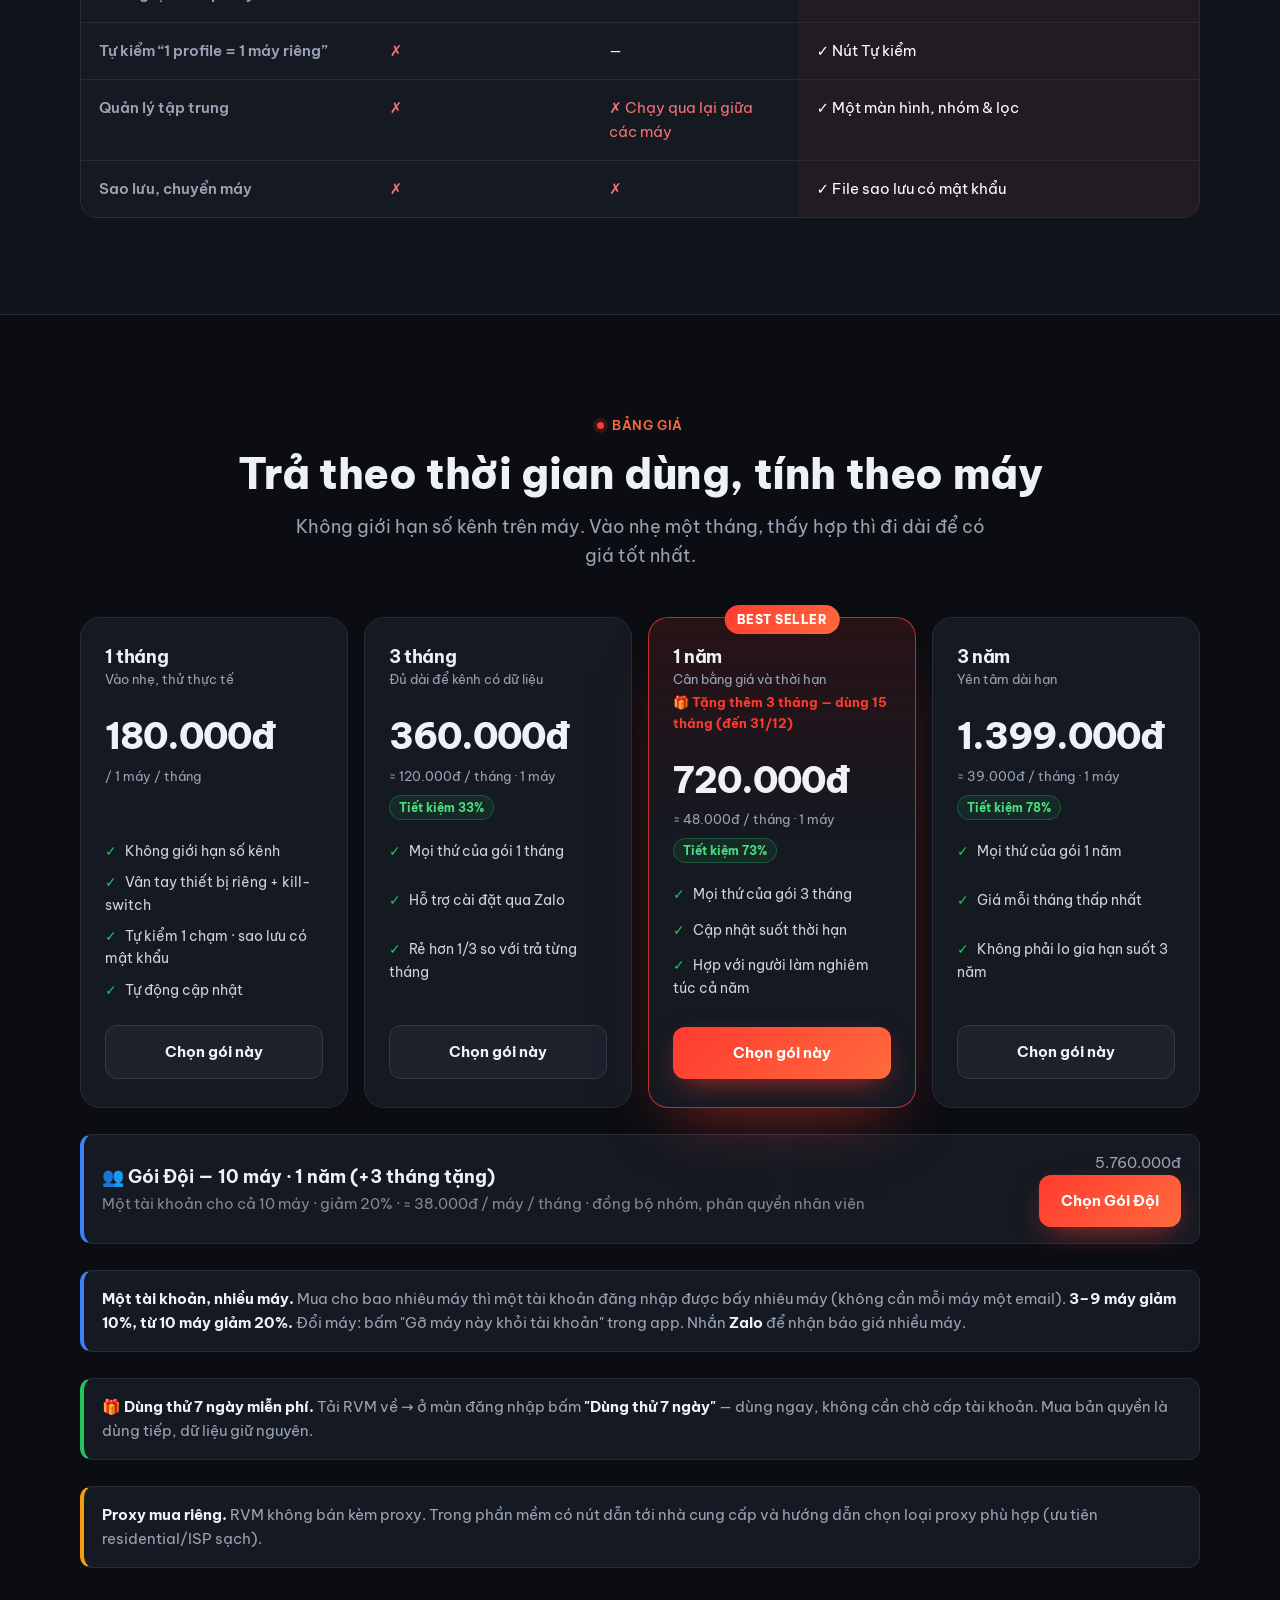
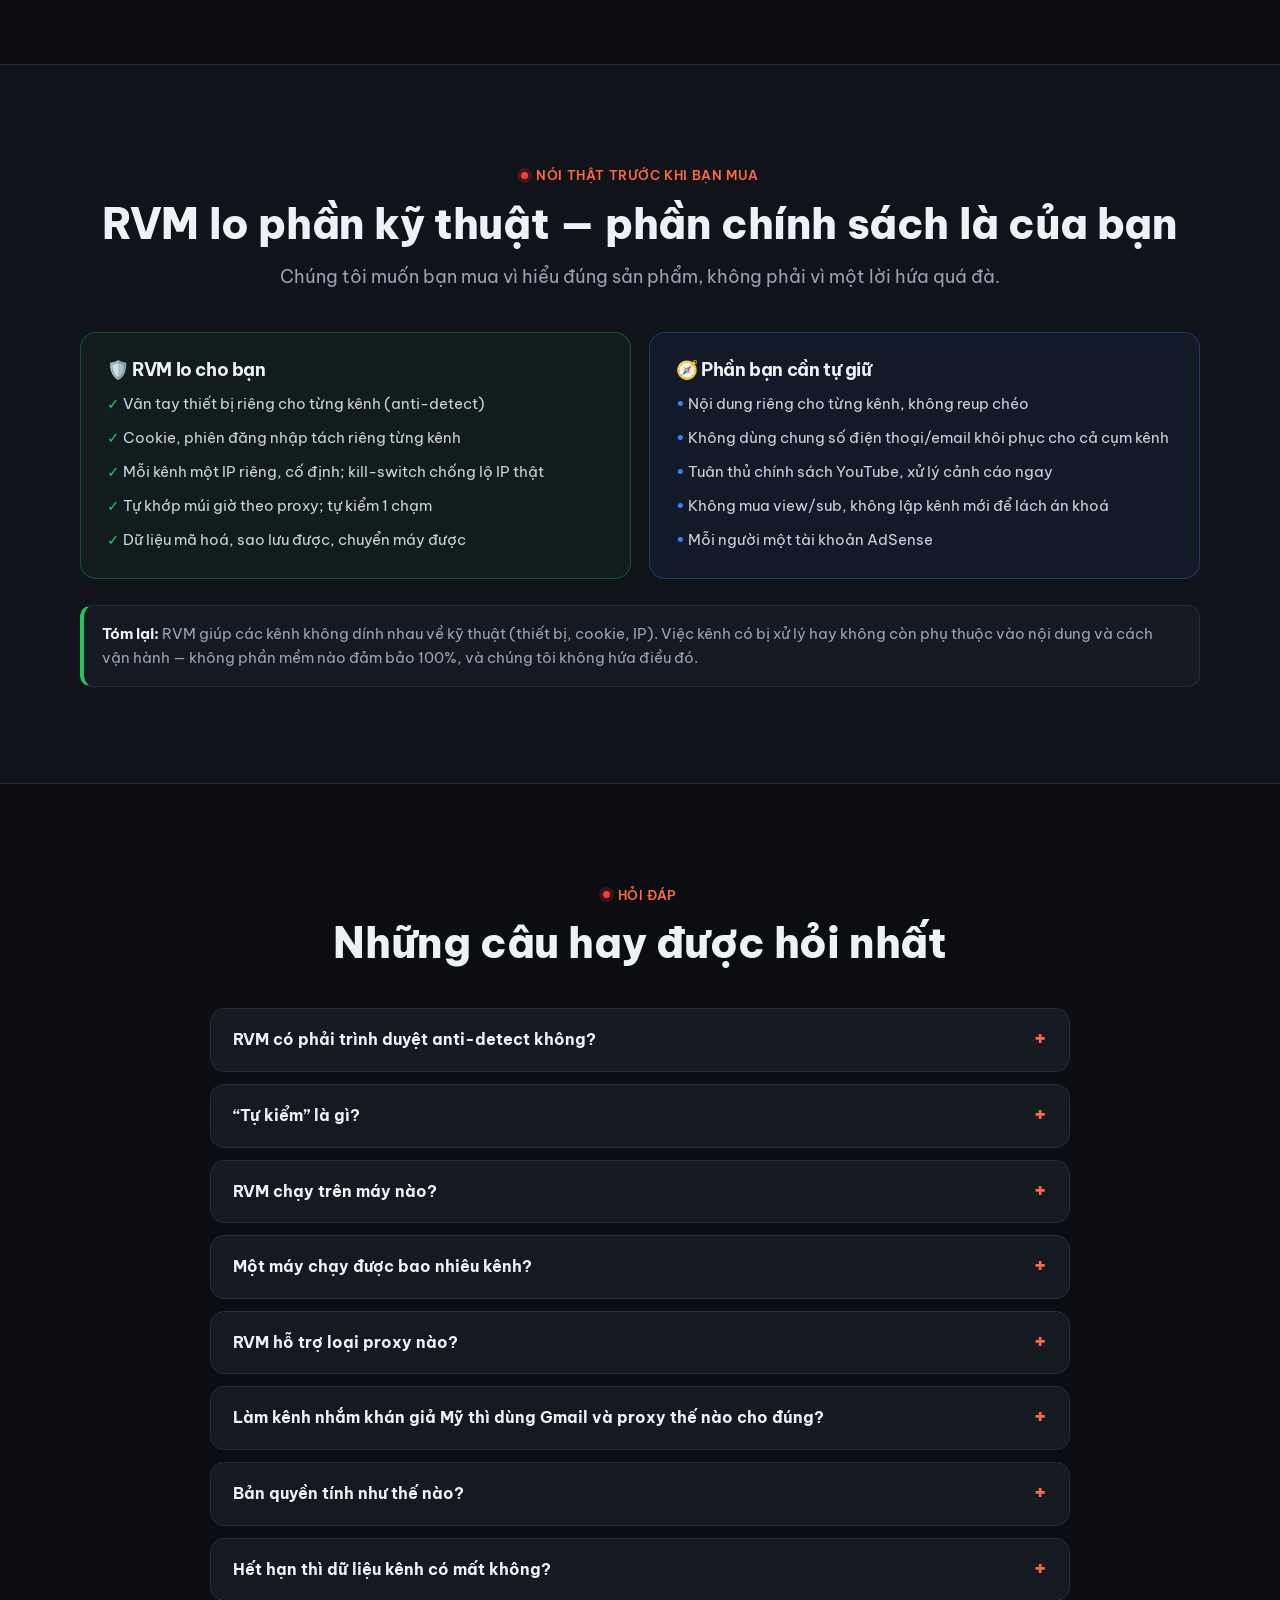
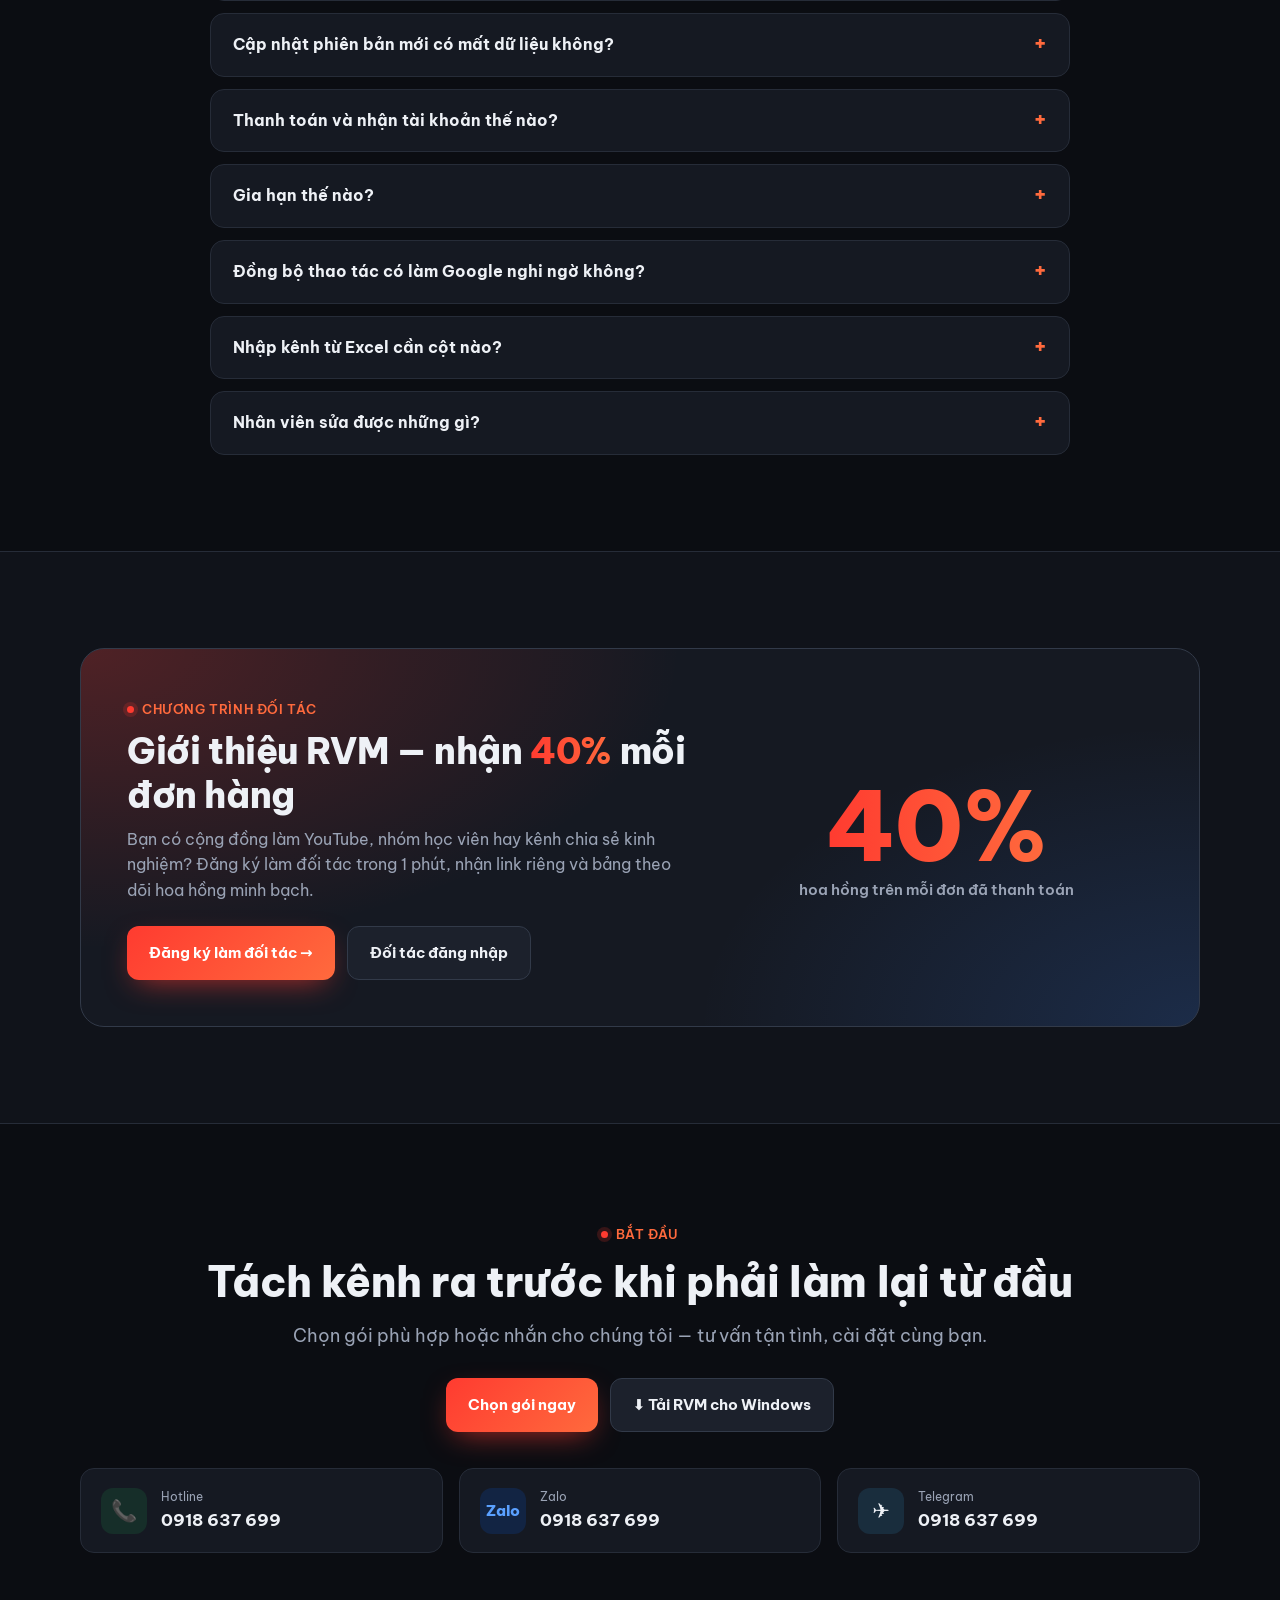
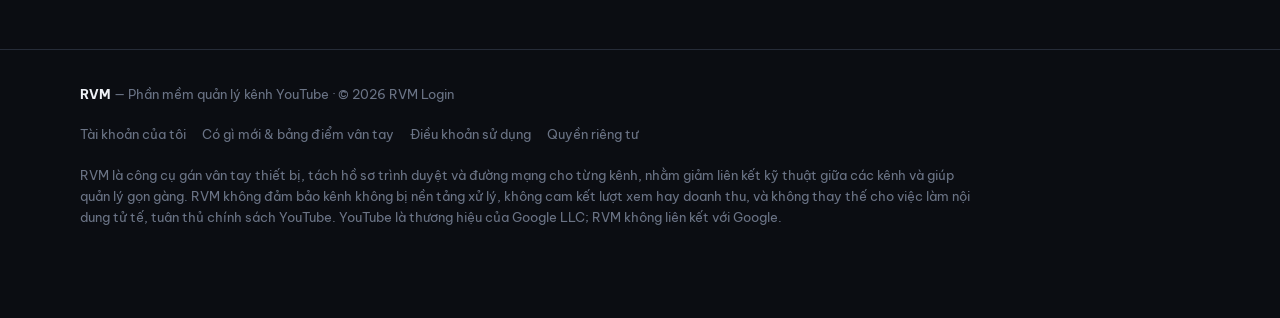
==== commit 2711bfb9: "Cap nhat landing + huong-dan v1.3.3" ====
--- a/index.html
+++ b/index.html
@@ -66,7 +66,7 @@
       <div class="ctas">
         <a class="btn btn-p" href="#bang-gia">Mua bản quyền — từ <span data-minprice>180.000đ</span></a>
         <a class="btn btn-g" data-download href="#"><span>⬇ Tải RVM v<span data-version></span></span></a>
-        <a class="btn btn-g" href="#video"><span>▶ Xem video hướng dẫn (7 phút)</span></a>
+        <a class="btn btn-g" href="#video"><span>▶ Xem video hướng dẫn (8 phút)</span></a>
       </div>
       <div class="chips">
         <span class="chip">🧬 <b>Vân tay thiết bị</b> riêng từng kênh</span>
@@ -109,19 +109,19 @@
 <section class="sec" id="video">
   <div class="wrap">
     <div class="center">
-      <span class="eyebrow">🎬 Video hướng dẫn · 7 phút</span>
+      <span class="eyebrow">🎬 Video hướng dẫn · 8 phút</span>
       <h2 class="title">Xem RVM làm việc — <span class="grad">từ cài đặt đến cả đội cùng dùng</span></h2>
       <p class="lead">Tạo kênh, gắn proxy, quản lý cả trăm kênh, giao kênh cho nhân viên mà không lộ mật khẩu Gmail — làm thật trên phần mềm.</p>
     </div>
     <div class="vbox"><video id="rvmVideo" controls preload="metadata" playsinline poster="assets/rvm-video-poster.jpg"><source src="assets/rvm-huong-dan.mp4" type="video/mp4">Trình duyệt của bạn không phát được video.</video></div>
     <div class="vchap" id="vchap">
       <button type="button" data-t="0"><b>0:00</b>Vì sao kênh die chùm</button>
-      <button type="button" data-t="51"><b>0:51</b>Cài đặt &amp; dùng thử</button>
-      <button type="button" data-t="85"><b>1:25</b>Tạo kênh — 3 bước</button>
-      <button type="button" data-t="179"><b>2:59</b>Quản lý cả trăm kênh</button>
-      <button type="button" data-t="247"><b>4:07</b>Làm việc nhóm</button>
-      <button type="button" data-t="319"><b>5:19</b>Mẹo tiết kiệm thời gian</button>
-      <button type="button" data-t="365"><b>6:05</b>Bảng giá</button>
+      <button type="button" data-t="54"><b>0:54</b>Cài đặt trong 2 phút</button>
+      <button type="button" data-t="87"><b>1:27</b>Làm kênh một mình — mỗi kênh một máy riêng</button>
+      <button type="button" data-t="223"><b>3:43</b>Cả trăm kênh — biết ngay kênh nào bay màu</button>
+      <button type="button" data-t="309"><b>5:09</b>Đội nhóm — giao kênh không lộ mật khẩu</button>
+      <button type="button" data-t="381"><b>6:21</b>Doanh nghiệp YouTube — tiết kiệm hàng giờ</button>
+      <button type="button" data-t="427"><b>7:07</b>Giá &amp; dùng thử</button>
     </div>
     <p class="vnote">Bấm vào từng mục để nhảy tới đúng đoạn cần xem.</p>
   </div>
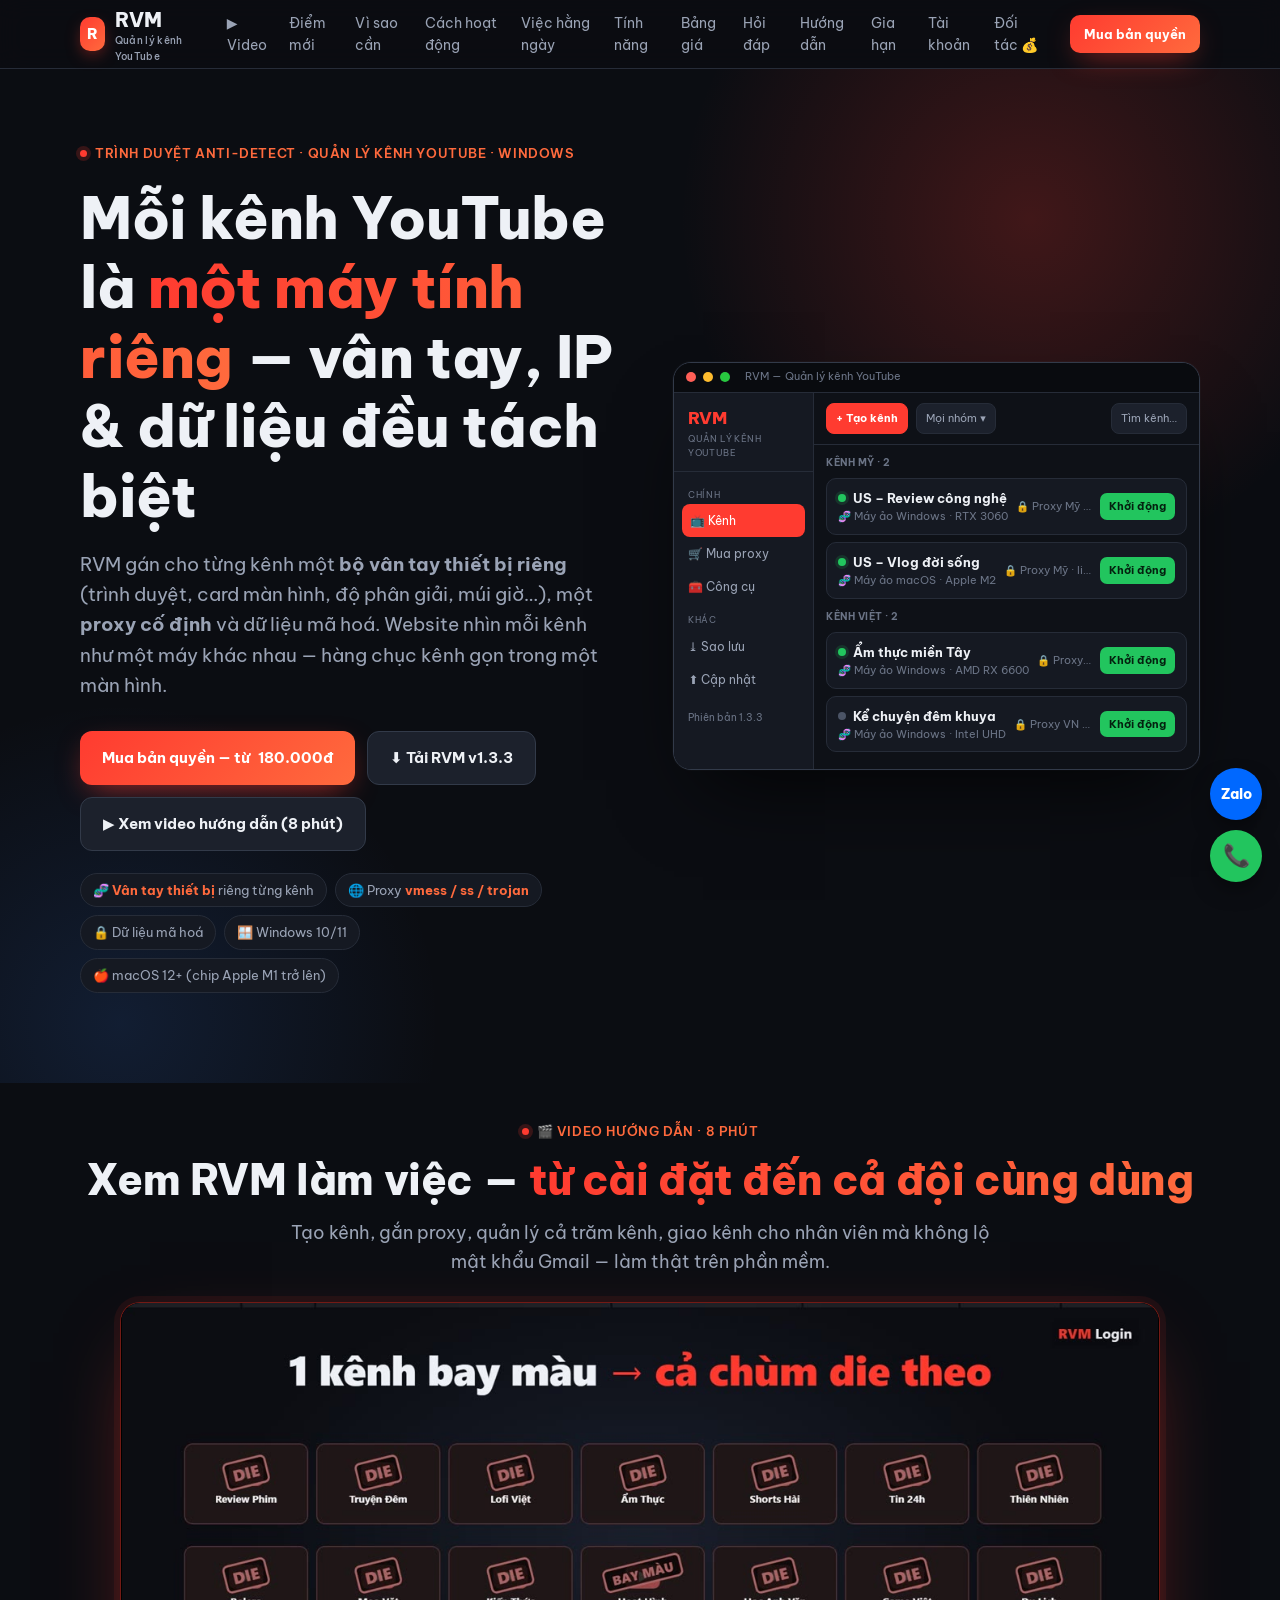
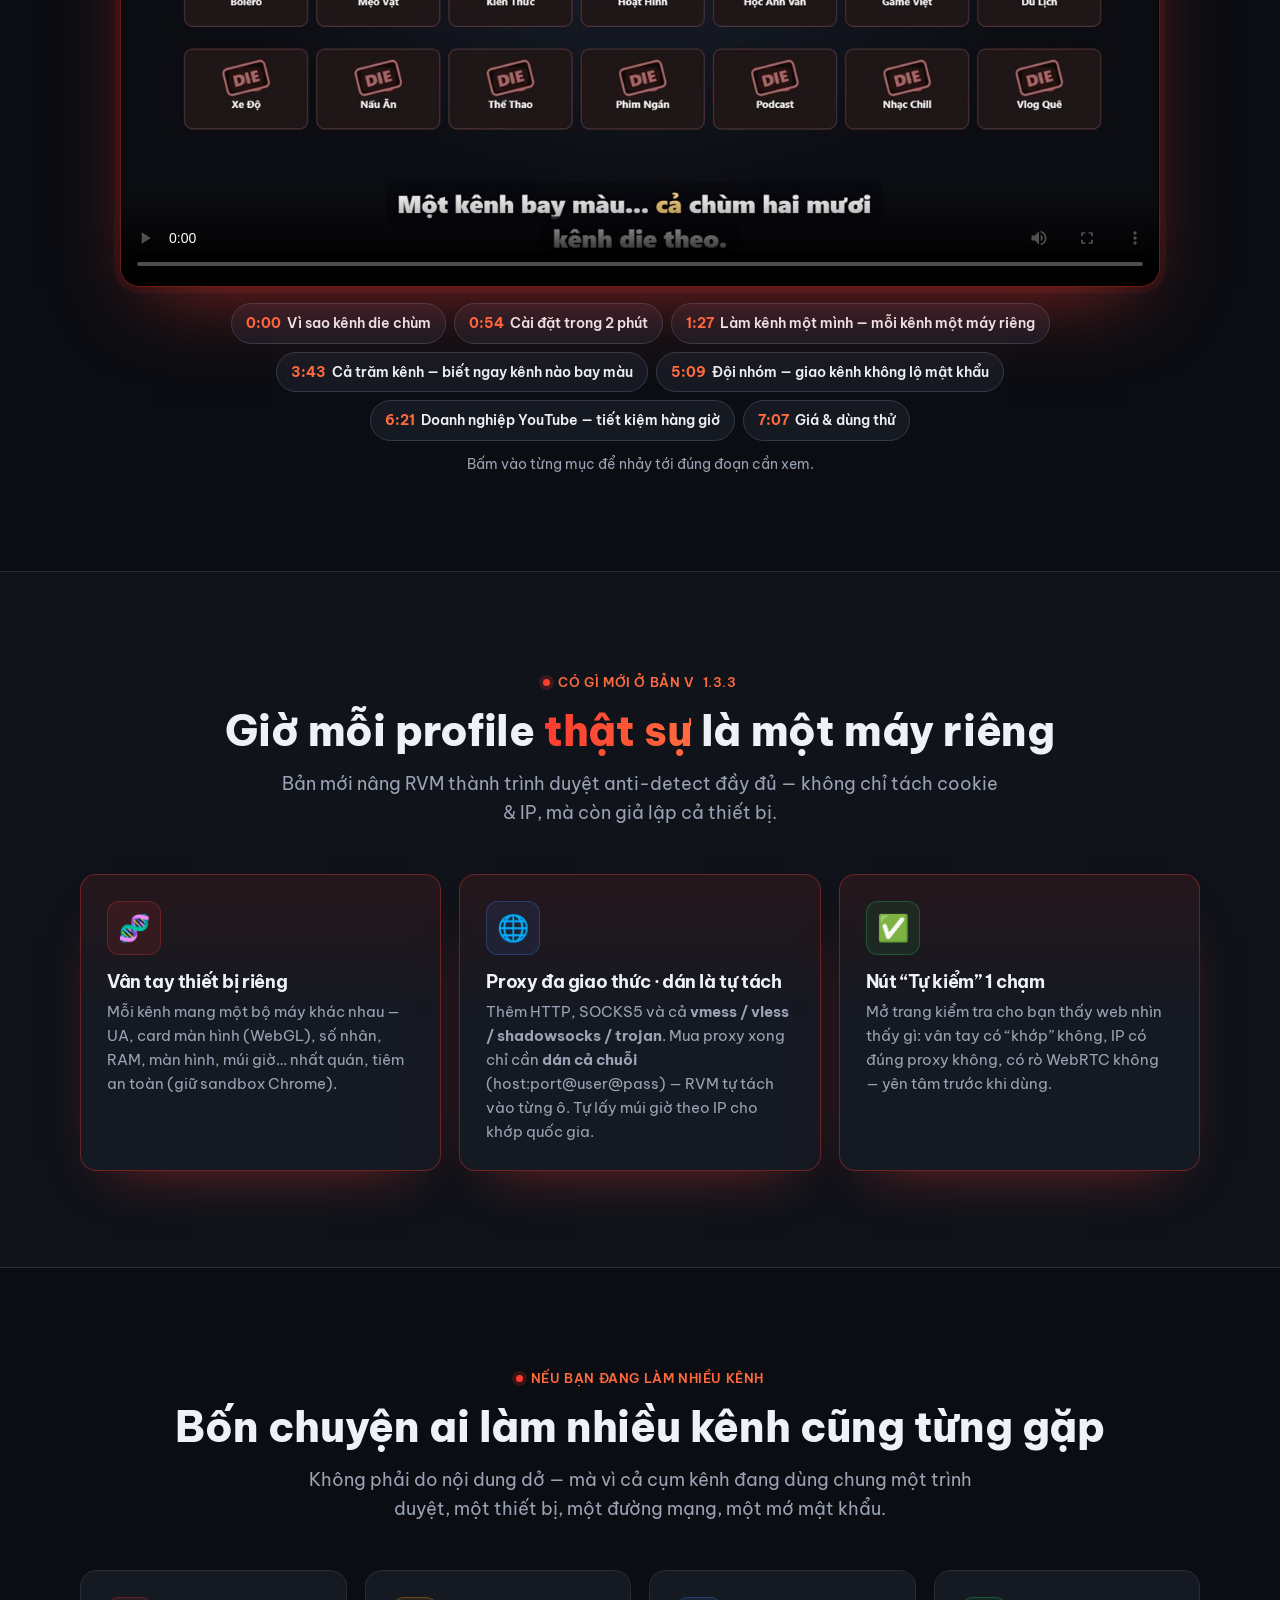
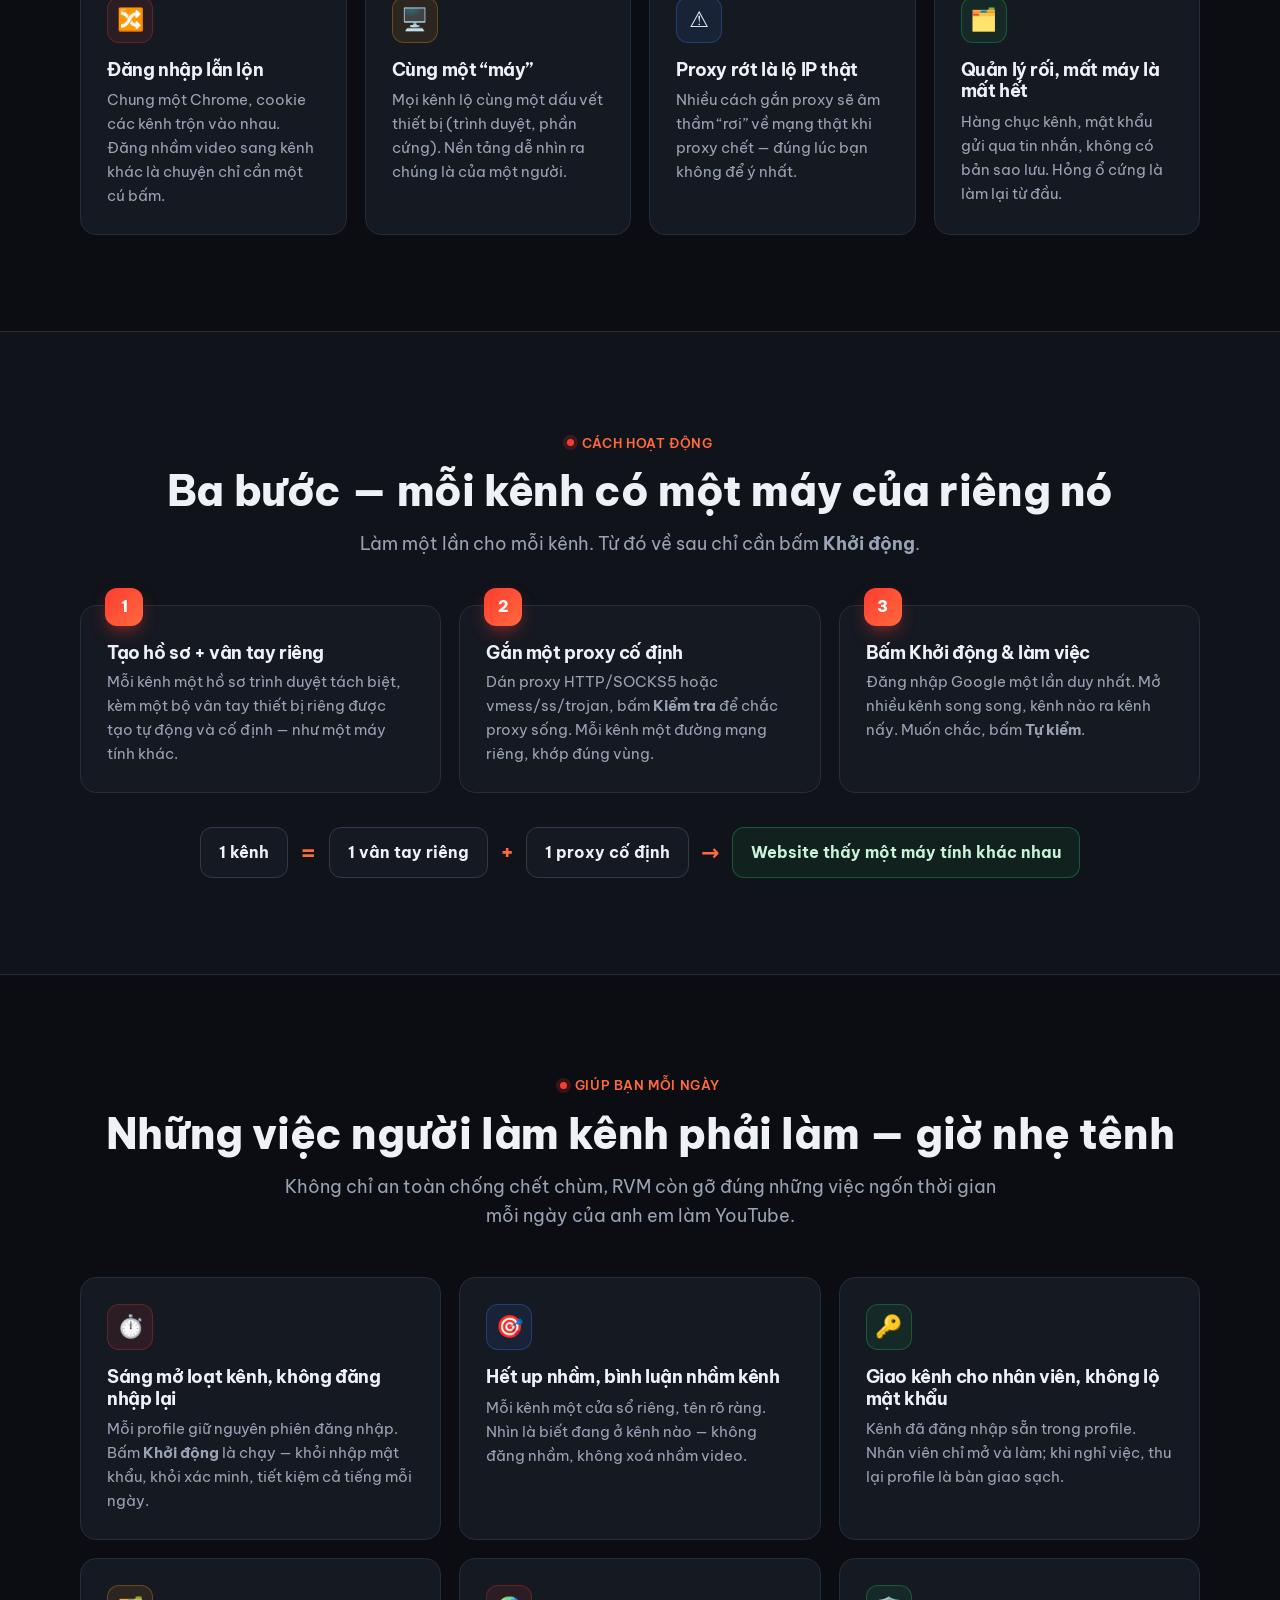
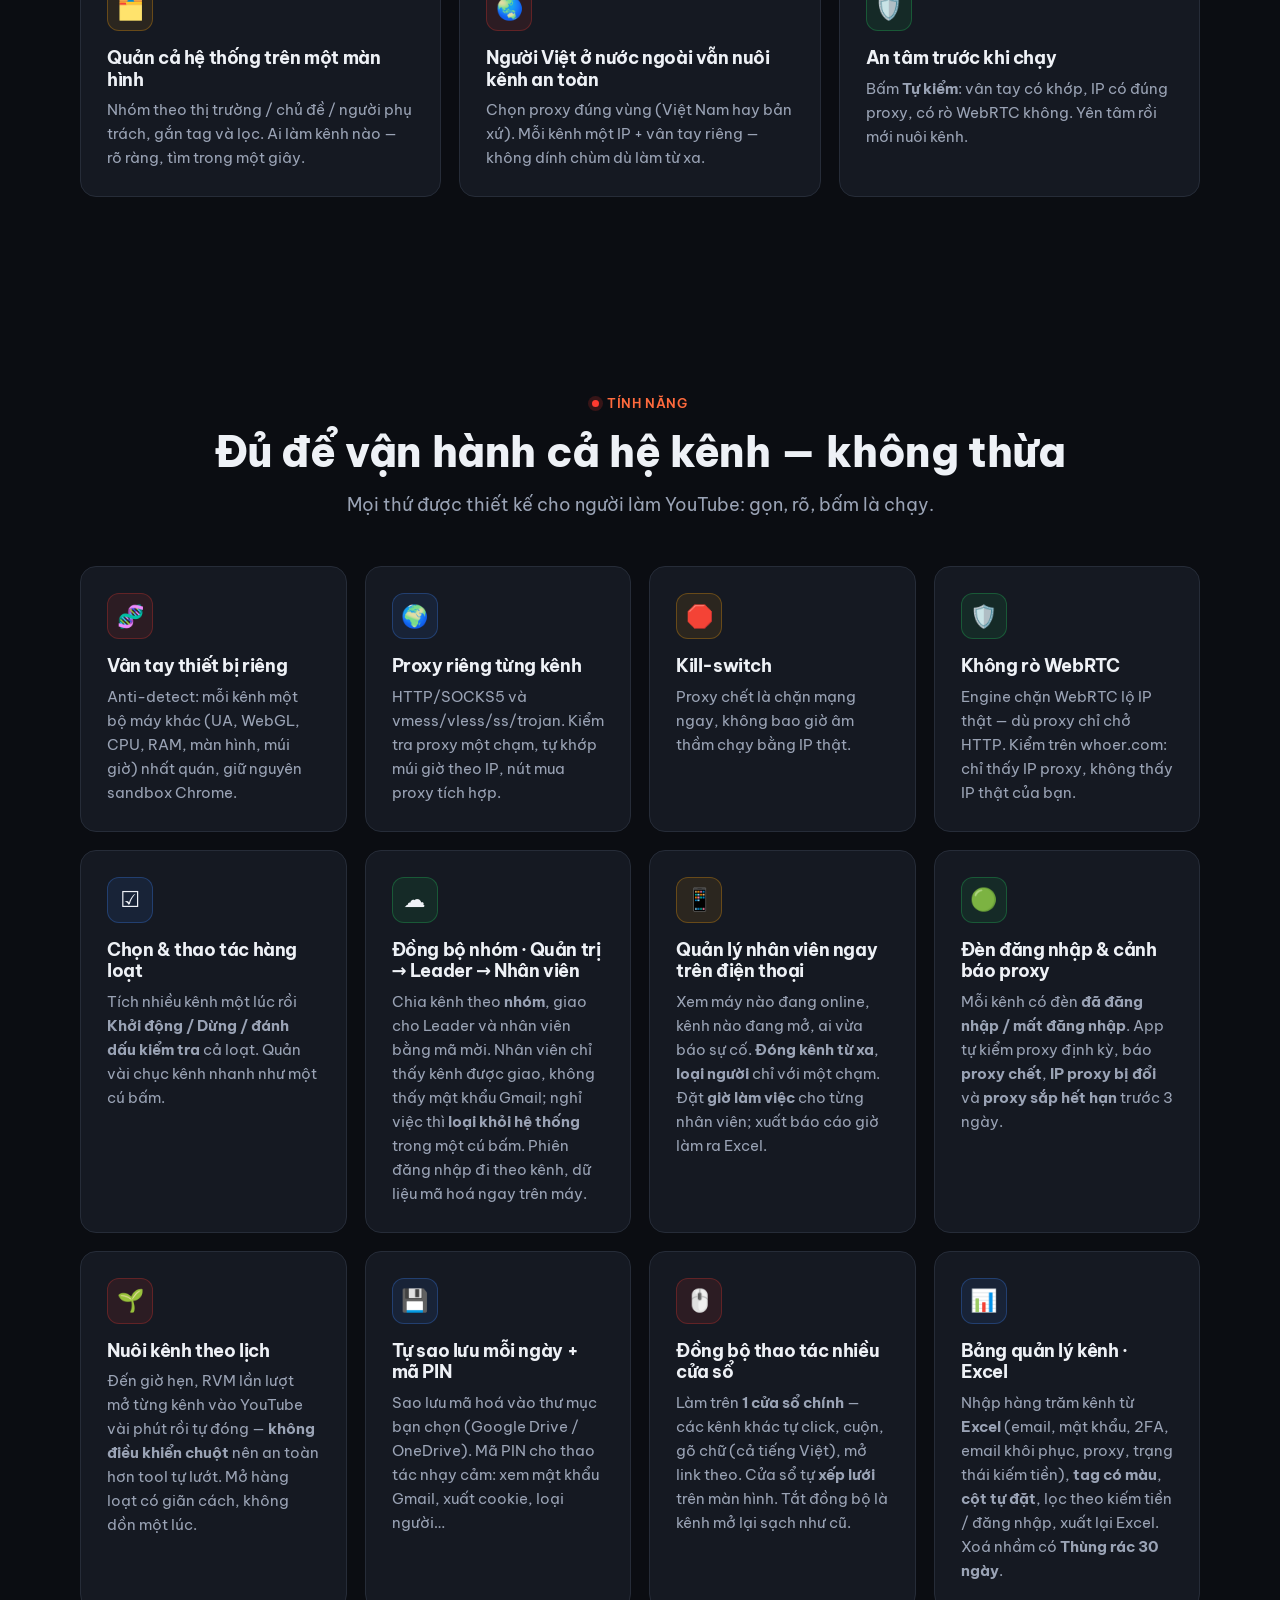
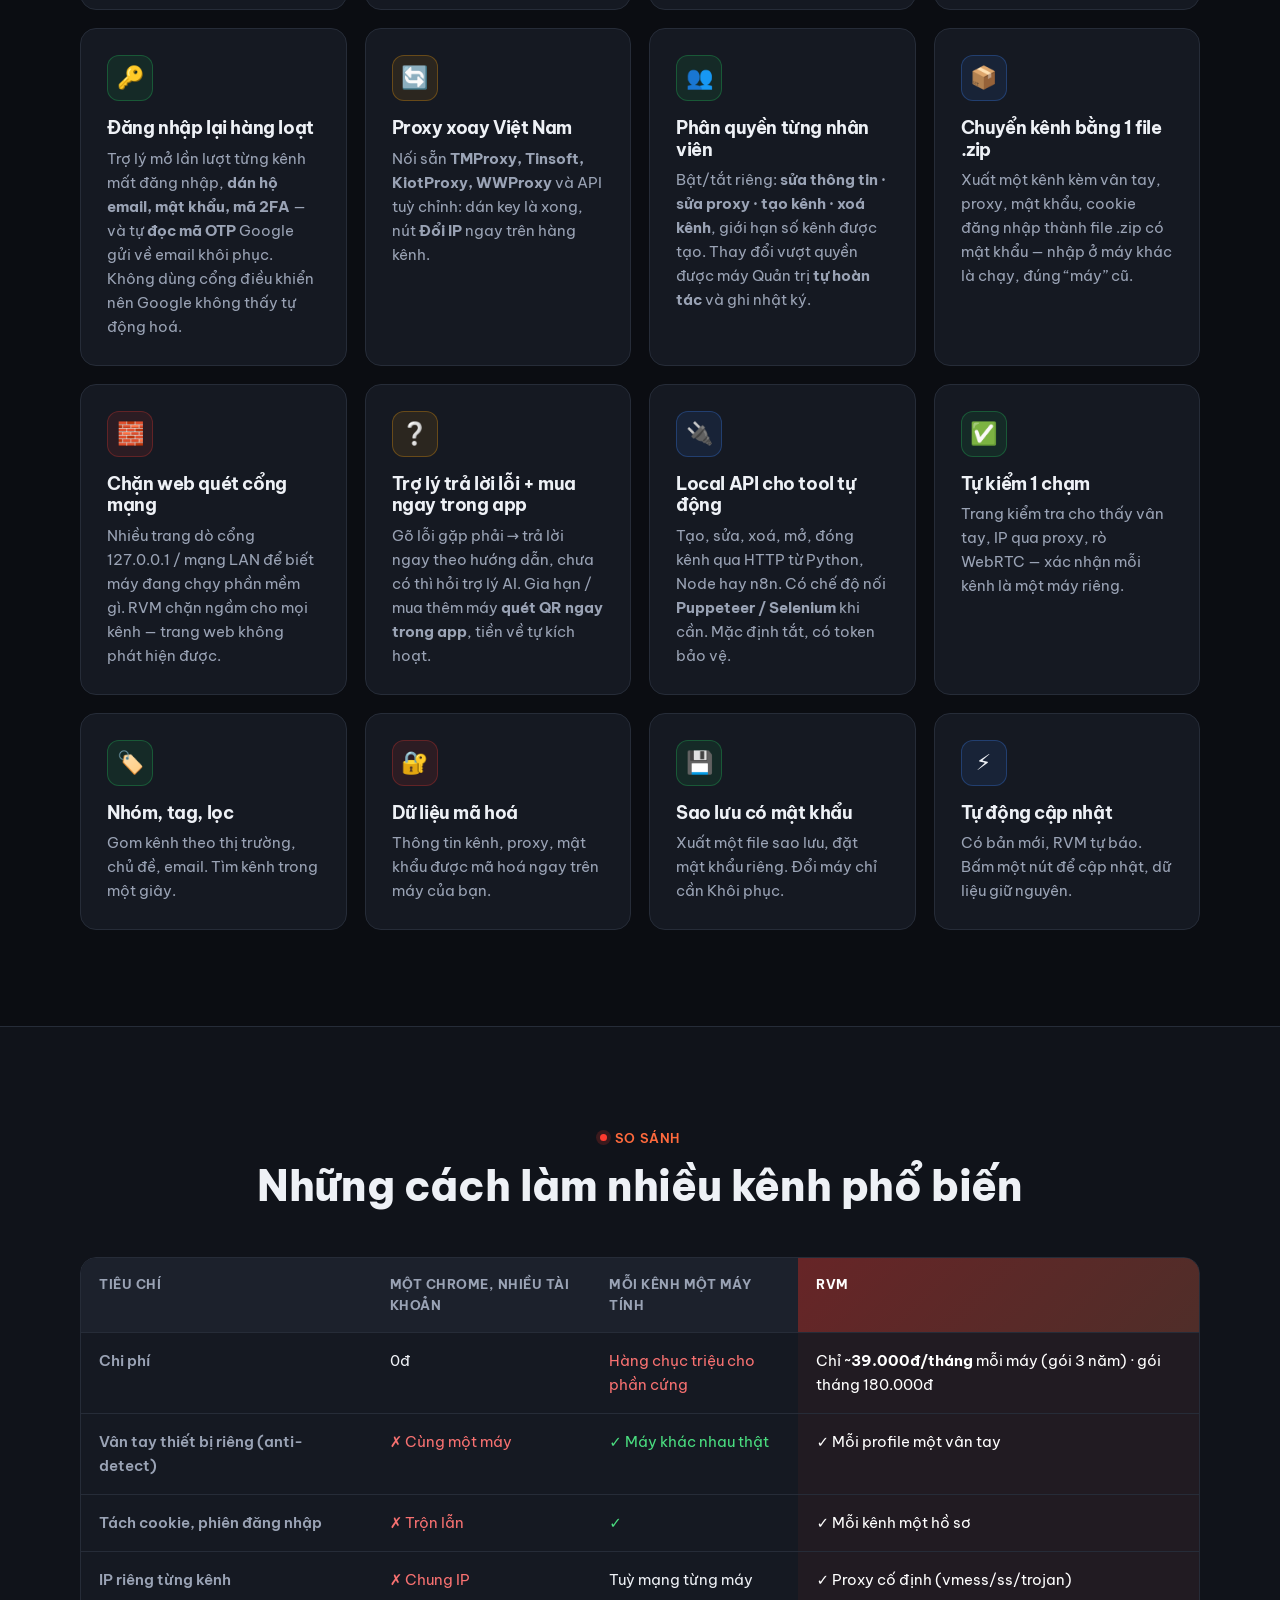
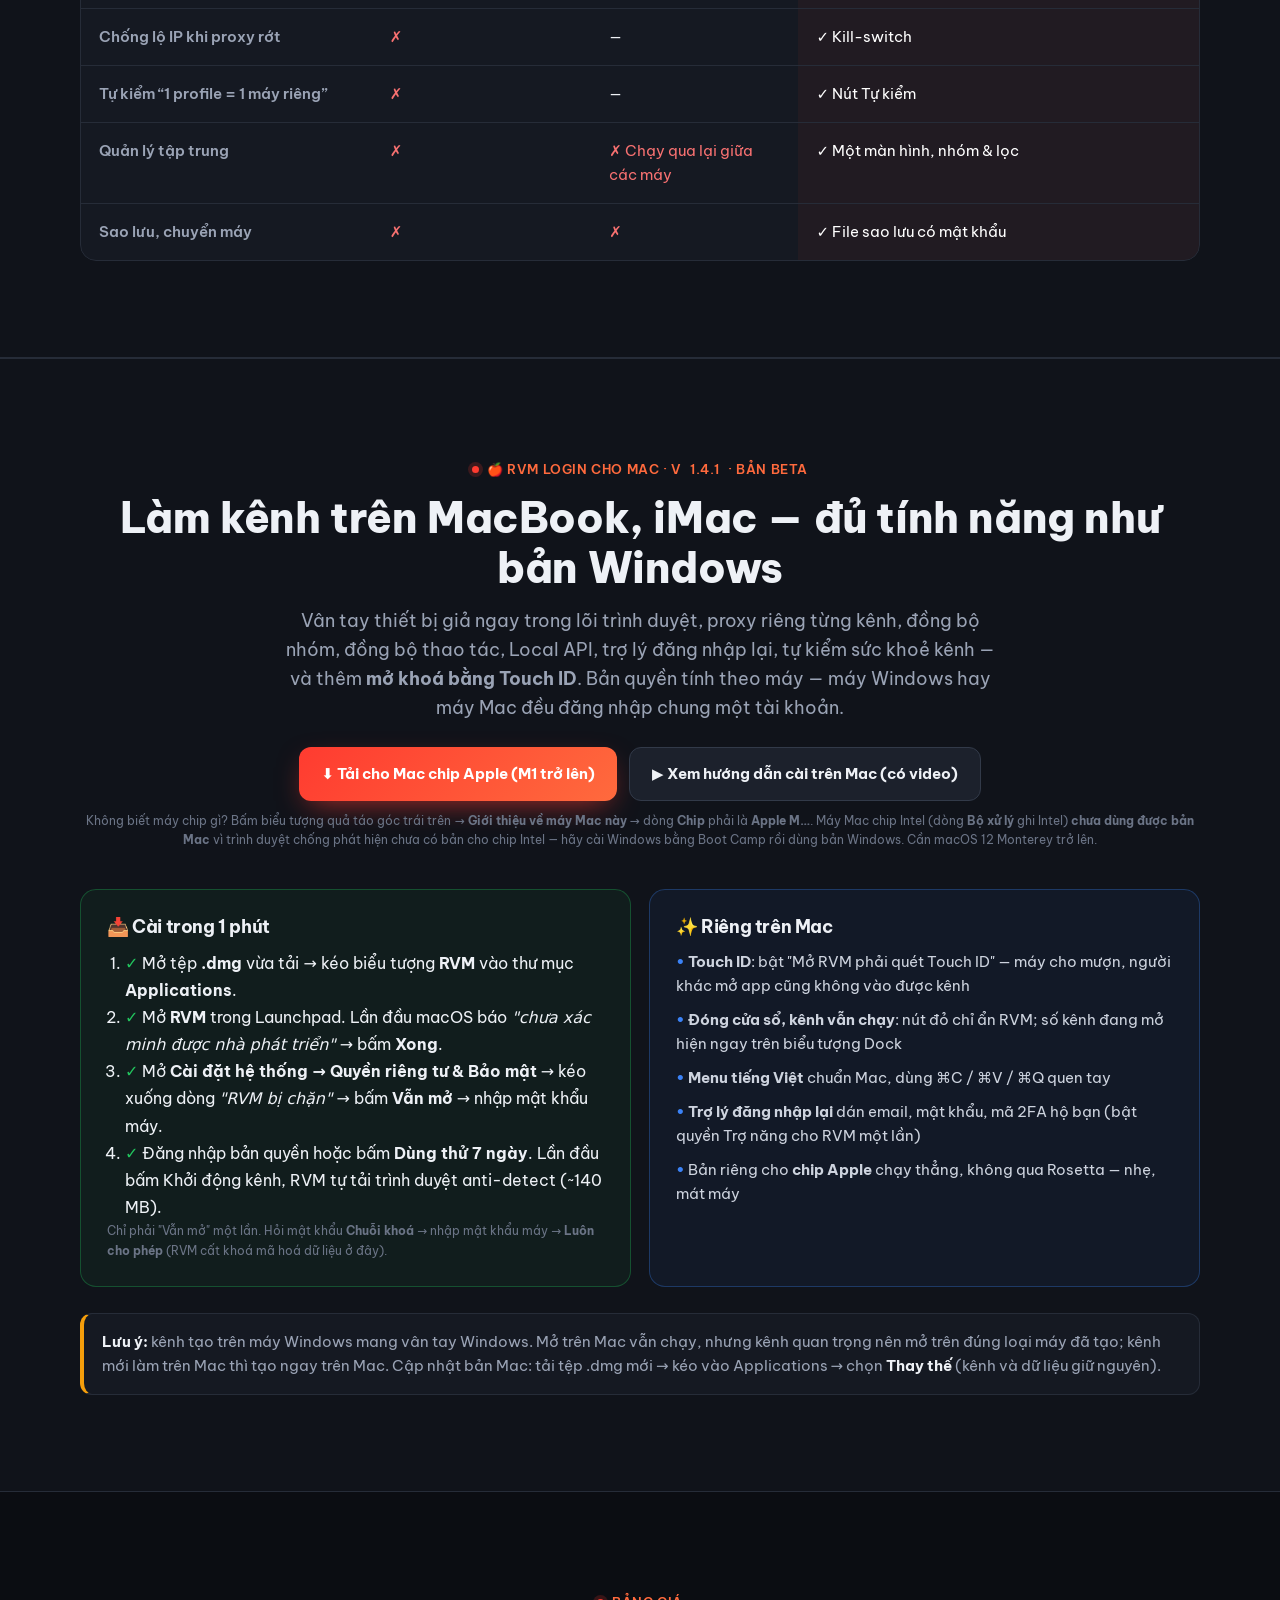
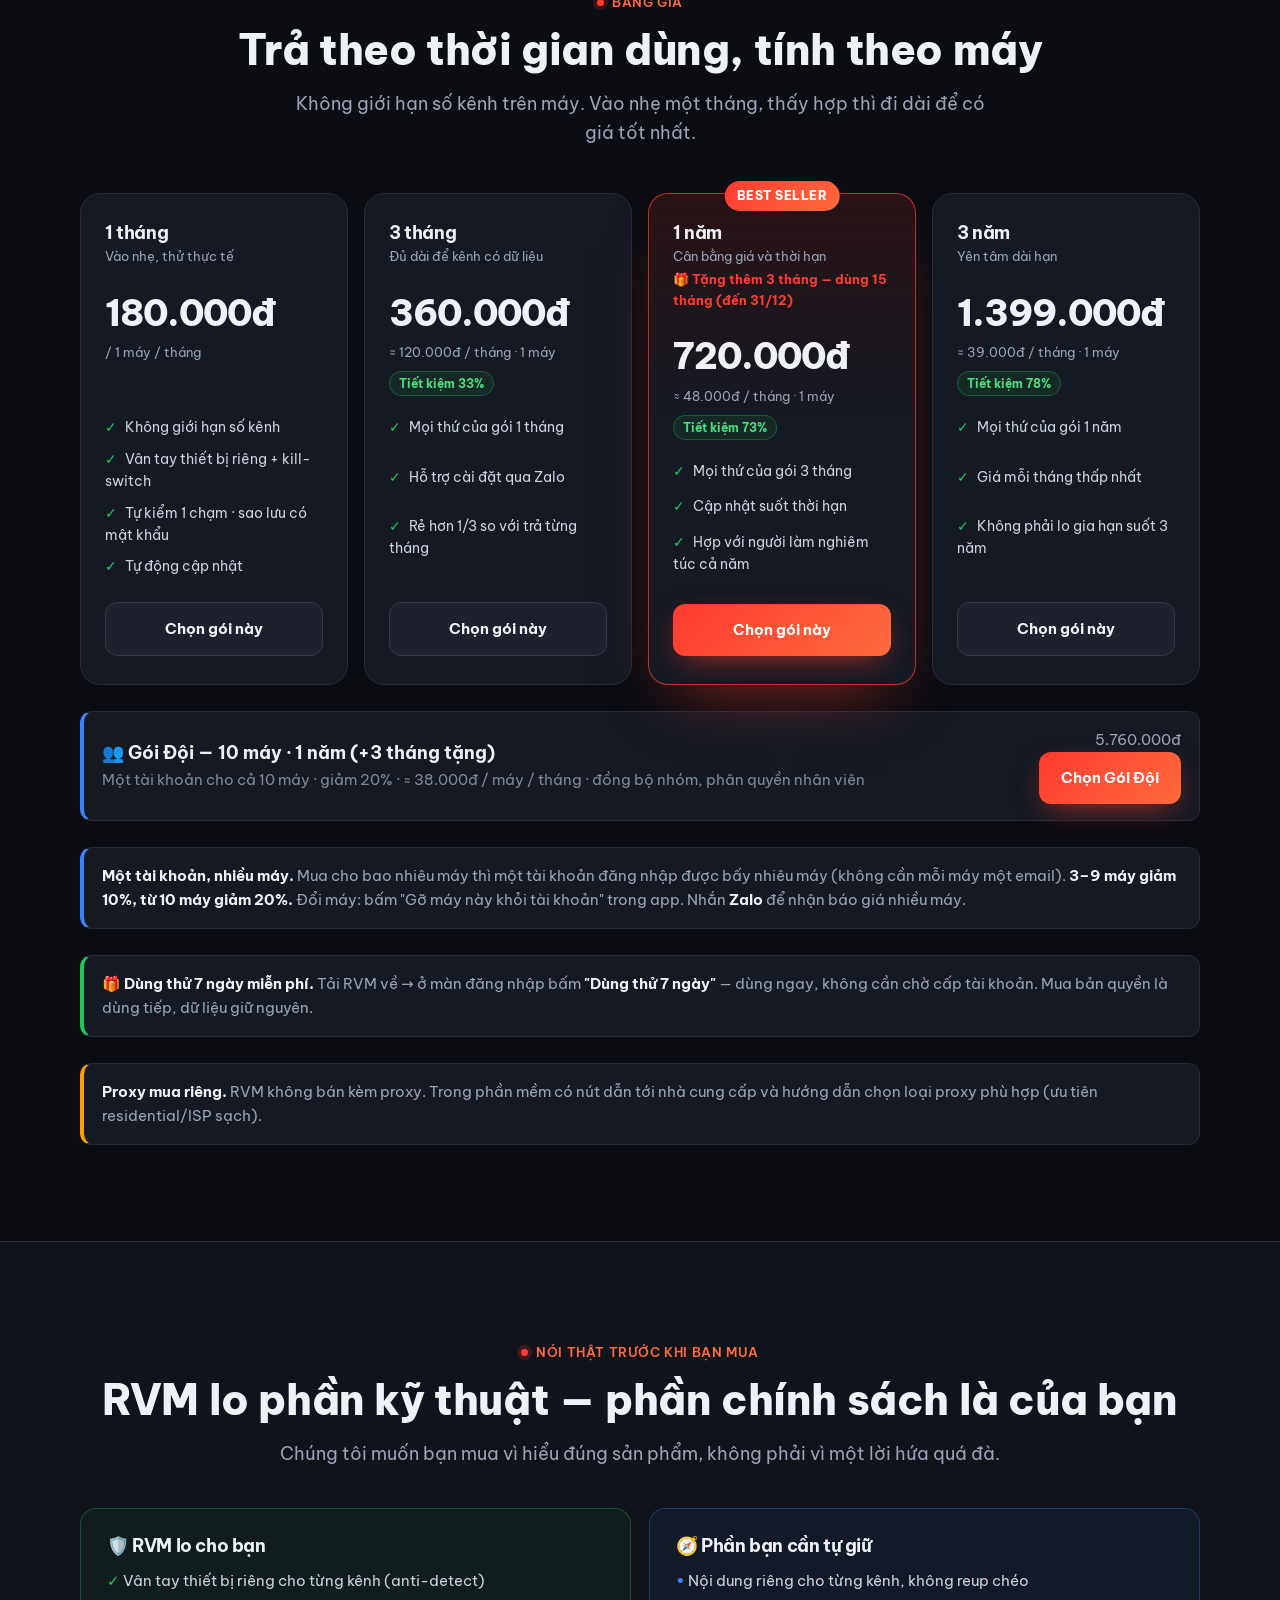
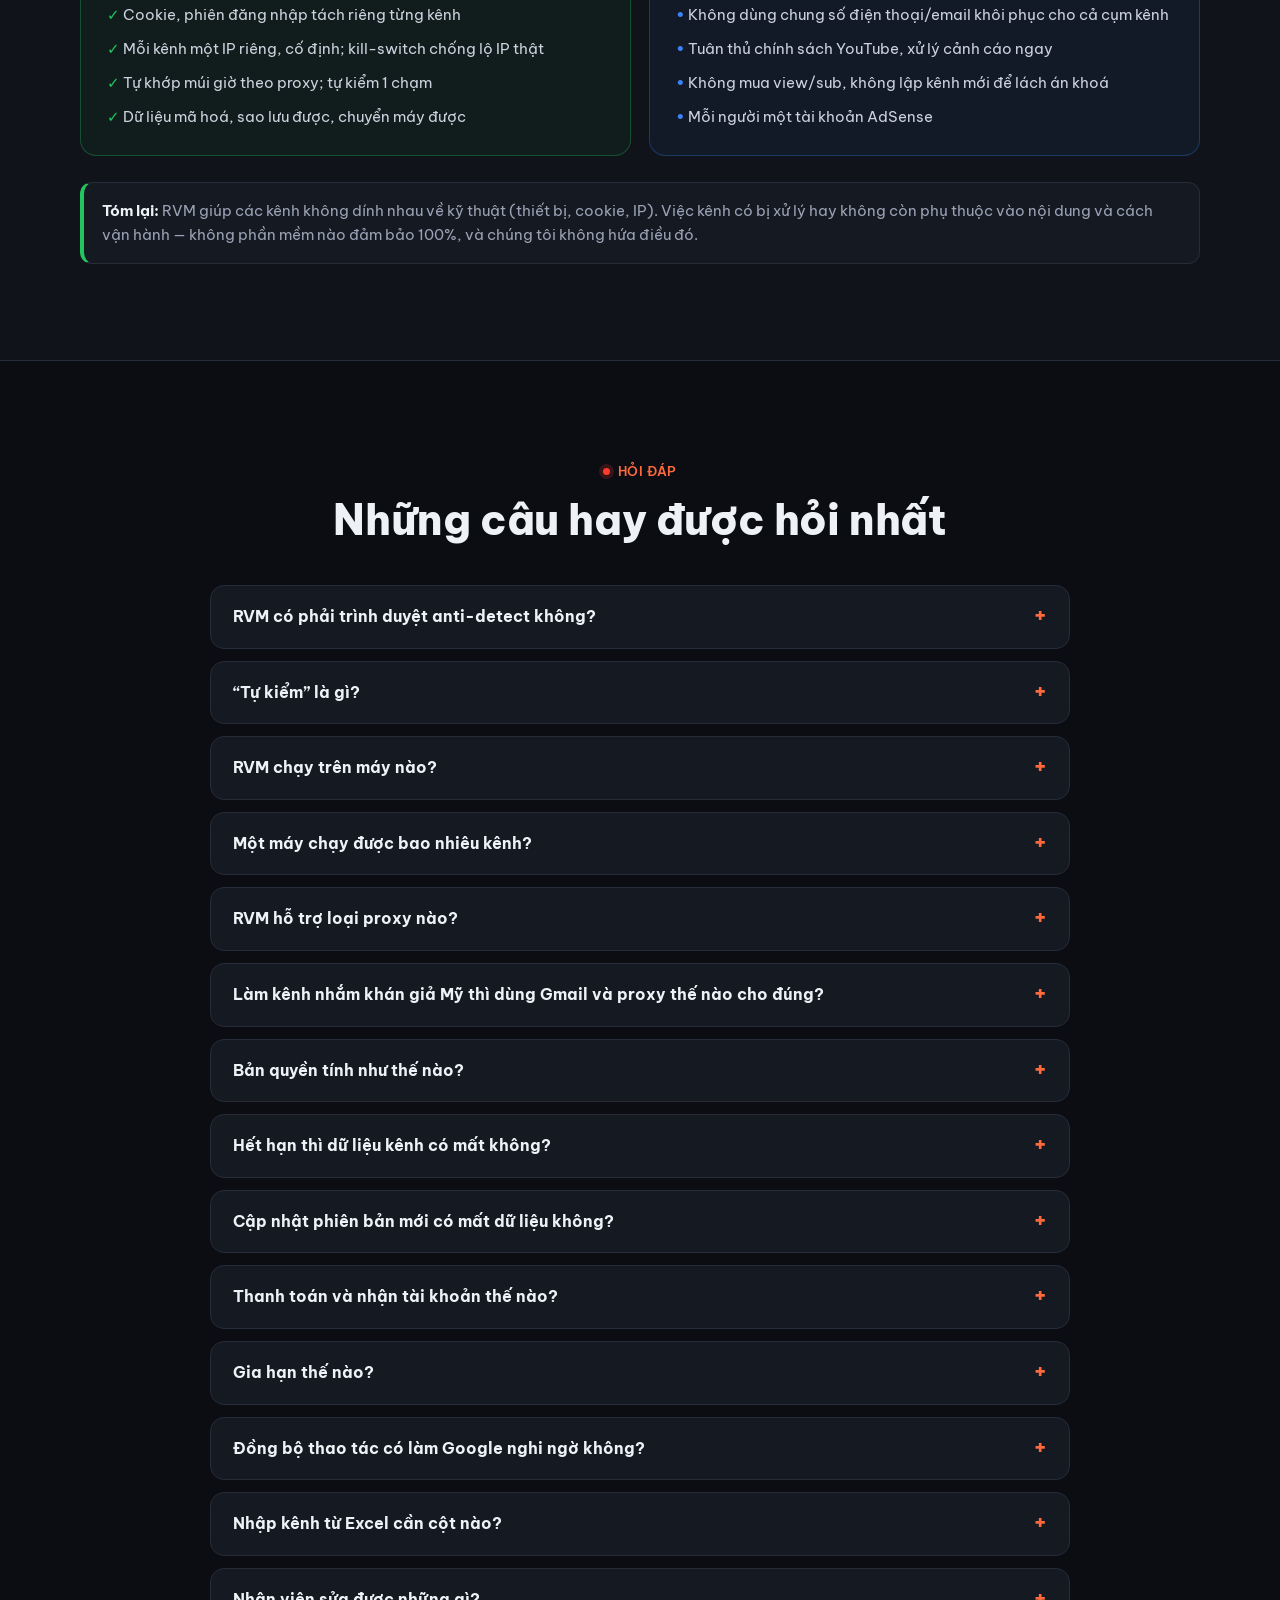
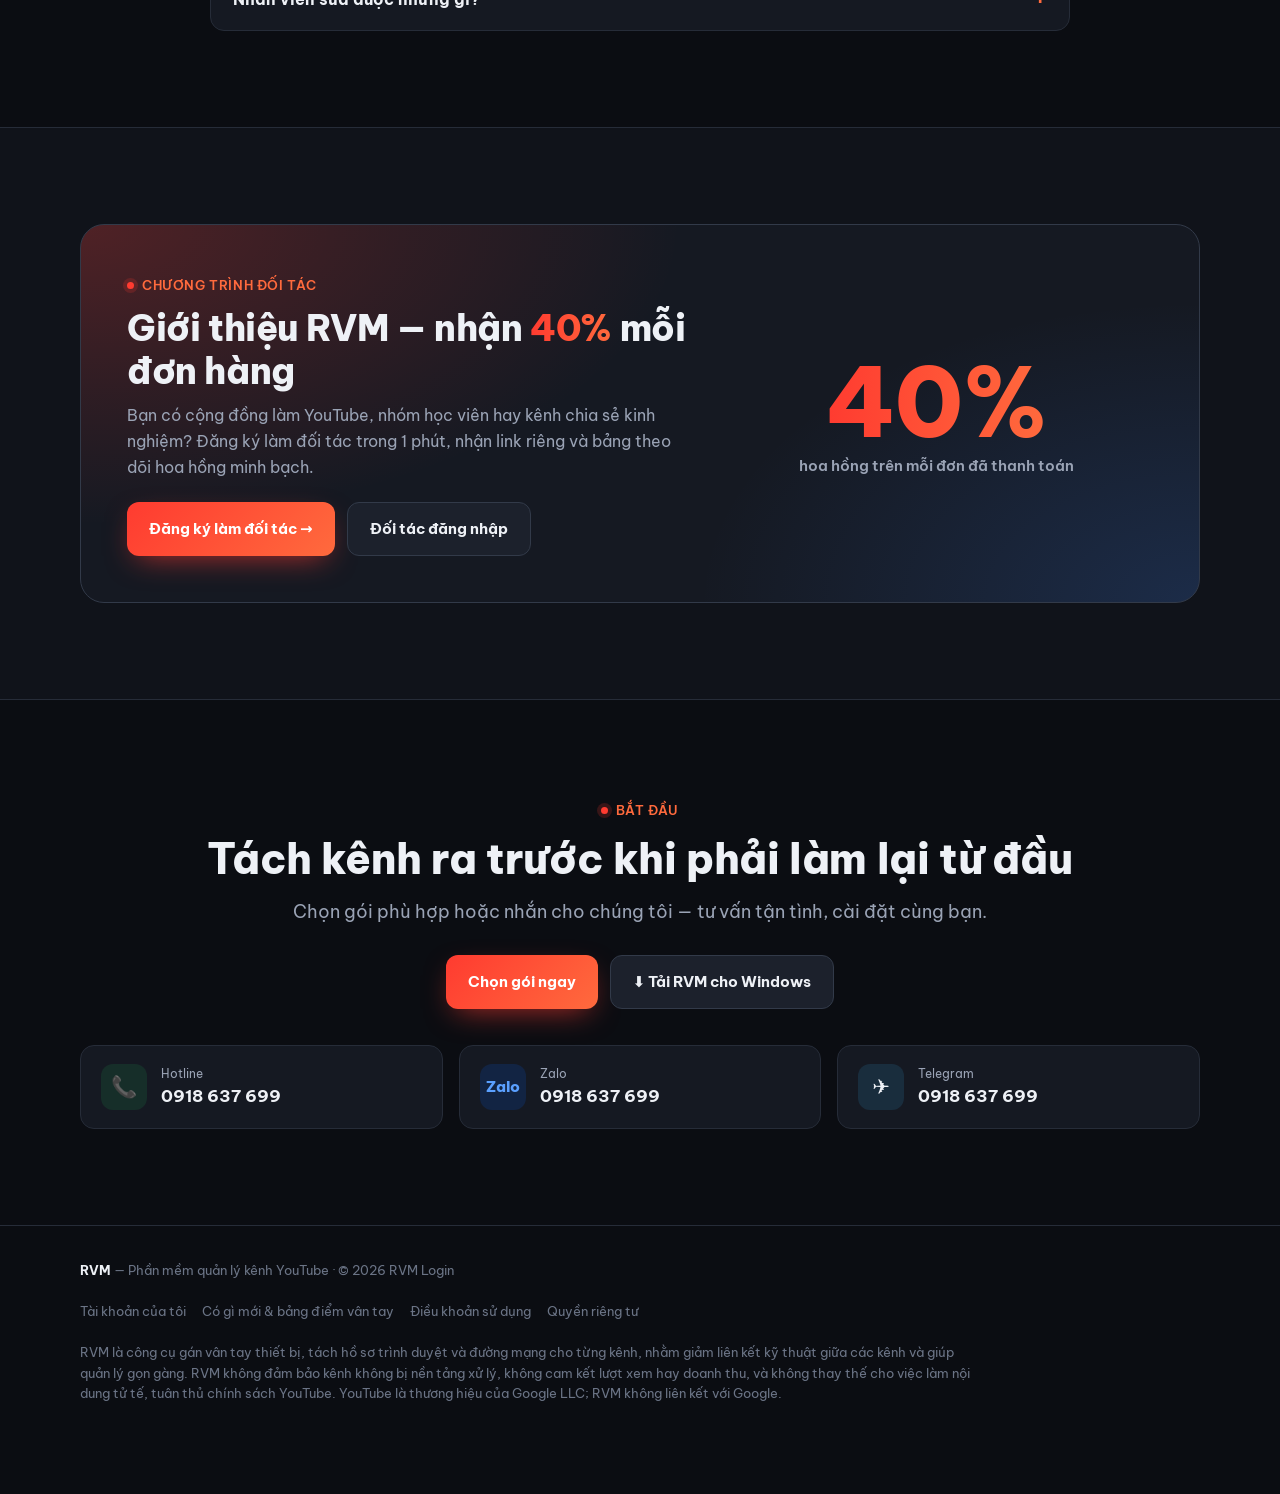
==== commit dfe787af: "Cap nhat landing + huong-dan v1.3.3" ====
--- a/index.html
+++ b/index.html
@@ -73,6 +73,7 @@
         <span class="chip">🌐 Proxy <b>vmess / ss / trojan</b></span>
         <span class="chip">🔒 Dữ liệu mã hoá</span>
         <span class="chip">🪟 Windows 10/11</span>
+        <span class="chip" data-mac-only style="display:none">🍎 macOS 12+ (chip Apple M1 trở lên)</span>
       </div>
       <div class="refbar" id="refbar"></div>
     </div>
@@ -265,6 +266,38 @@
   </div>
 </section>
 
+<!-- BẢN macOS (ẩn tới khi config.js có khoá mac) -->
+<section class="sec alt" id="mac" data-mac-only style="display:none">
+  <div class="wrap">
+    <div class="center reveal">
+      <span class="eyebrow">🍎 RVM Login cho Mac · v<span data-mac-version></span> · bản Beta</span>
+      <h2 class="title">Làm kênh trên MacBook, iMac — đủ tính năng như bản Windows</h2>
+      <p class="lead">Vân tay thiết bị giả ngay trong lõi trình duyệt, proxy riêng từng kênh, đồng bộ nhóm, đồng bộ thao tác, Local API, trợ lý đăng nhập lại, tự kiểm sức khoẻ kênh — và thêm <b>mở khoá bằng Touch ID</b>. Bản quyền tính theo máy — máy Windows hay máy Mac đều đăng nhập chung một tài khoản.</p>
+      <div style="margin-top:24px;display:flex;gap:12px;justify-content:center;flex-wrap:wrap">
+        <a class="btn btn-p" data-mac-arm href="#">⬇ Tải cho Mac chip Apple (M1 trở lên)</a>
+        <a class="btn btn-g" href="huong-dan-mac.html">▶ Xem hướng dẫn cài trên Mac (có video)</a>
+      </div>
+      <p class="small" style="margin-top:10px">Không biết máy chip gì? Bấm biểu tượng quả táo góc trái trên → <b>Giới thiệu về máy Mac này</b> → dòng <b>Chip</b> phải là <b>Apple M…</b>. Máy Mac chip Intel (dòng <b>Bộ xử lý</b> ghi Intel) <b>chưa dùng được bản Mac</b> vì trình duyệt chống phát hiện chưa có bản cho chip Intel — hãy <a href="huong-dan-mac.html#intel">cài Windows bằng Boot Camp</a> rồi dùng bản Windows. Cần macOS 12 Monterey trở lên.</p>
+    </div>
+    <div class="two">
+      <div class="box g reveal"><h3>📥 Cài trong 1 phút</h3><ol style="padding-left:18px;line-height:1.7">
+        <li>Mở tệp <b>.dmg</b> vừa tải → kéo biểu tượng <b>RVM</b> vào thư mục <b>Applications</b>.</li>
+        <li>Mở <b>RVM</b> trong Launchpad. Lần đầu macOS báo <i>"chưa xác minh được nhà phát triển"</i> → bấm <b>Xong</b>.</li>
+        <li>Mở <b>Cài đặt hệ thống → Quyền riêng tư &amp; Bảo mật</b> → kéo xuống dòng <i>"RVM bị chặn"</i> → bấm <b>Vẫn mở</b> → nhập mật khẩu máy.</li>
+        <li>Đăng nhập bản quyền hoặc bấm <b>Dùng thử 7 ngày</b>. Lần đầu bấm Khởi động kênh, RVM tự tải trình duyệt anti-detect (~140 MB).</li>
+      </ol><p class="small">Chỉ phải "Vẫn mở" một lần. Hỏi mật khẩu <b>Chuỗi khoá</b> → nhập mật khẩu máy → <b>Luôn cho phép</b> (RVM cất khoá mã hoá dữ liệu ở đây).</p></div>
+      <div class="box b reveal"><h3>✨ Riêng trên Mac</h3><ul>
+        <li><b>Touch ID</b>: bật "Mở RVM phải quét Touch ID" — máy cho mượn, người khác mở app cũng không vào được kênh</li>
+        <li><b>Đóng cửa sổ, kênh vẫn chạy</b>: nút đỏ chỉ ẩn RVM; số kênh đang mở hiện ngay trên biểu tượng Dock</li>
+        <li><b>Menu tiếng Việt</b> chuẩn Mac, dùng ⌘C / ⌘V / ⌘Q quen tay</li>
+        <li><b>Trợ lý đăng nhập lại</b> dán email, mật khẩu, mã 2FA hộ bạn (bật quyền Trợ năng cho RVM một lần)</li>
+        <li>Bản riêng cho <b>chip Apple</b> chạy thẳng, không qua Rosetta — nhẹ, mát máy</li>
+      </ul></div>
+    </div>
+    <div class="note w reveal"><b>Lưu ý:</b> kênh tạo trên máy Windows mang vân tay Windows. Mở trên Mac vẫn chạy, nhưng kênh quan trọng nên mở trên đúng loại máy đã tạo; kênh mới làm trên Mac thì tạo ngay trên Mac. Cập nhật bản Mac: tải tệp .dmg mới → kéo vào Applications → chọn <b>Thay thế</b> (kênh và dữ liệu giữ nguyên).</div>
+  </div>
+</section>
+
 <!-- BẢNG GIÁ -->
 <section class="sec" id="bang-gia">
   <div class="wrap">
@@ -319,7 +352,7 @@
     <div class="faq">
       <details><summary>RVM có phải trình duyệt anti-detect không?</summary><p>Có. Từ bản v<span data-version></span>, RVM gán cho mỗi kênh một <b>bộ vân tay thiết bị riêng</b> (trình duyệt, card màn hình/WebGL, số nhân, RAM, màn hình, múi giờ…) — website nhìn mỗi kênh như một máy tính khác nhau. Vân tay được tiêm theo cách <b>giữ nguyên sandbox</b> của Chrome (an toàn, không hạ bảo mật). Ngoài vân tay, RVM còn tách riêng <b>cookie, phiên đăng nhập và IP</b> cho từng kênh. Dù vậy, không phần mềm nào — kể cả anti-detect — đảm bảo kênh an toàn 100%; giữ từng kênh sạch chính sách vẫn là điều quan trọng nhất.</p></details>
       <details><summary>“Tự kiểm” là gì?</summary><p>Là nút kiểm tra ngay trong RVM. Bấm vào, RVM mở một trang cho bạn thấy <b>web nhìn thấy gì</b> ở kênh này: vân tay thiết bị có “khớp” với bộ máy đã gán không, IP công khai có đúng là IP của proxy không, có bị rò WebRTC (lộ IP thật) không. Tất cả báo xanh là yên tâm mỗi kênh đang là một máy riêng.</p></details>
-      <details><summary>RVM chạy trên máy nào?</summary><p>Windows 10 và Windows 11 bản 64-bit. Cài thẳng lên máy bạn đang dùng, không cần máy ảo hay cấu hình phức tạp. <b>Không cần cài sẵn Google Chrome</b> — lần đầu bấm Khởi động một kênh, RVM tự tải trình duyệt anti-detect riêng (khoảng 185 MB, một lần duy nhất). Hiện chưa có bản macOS.</p></details>
+      <details><summary>RVM chạy trên máy nào?</summary><p>Windows 10 và Windows 11 bản 64-bit. Cài thẳng lên máy bạn đang dùng, không cần máy ảo hay cấu hình phức tạp. <b>Không cần cài sẵn Google Chrome</b> — lần đầu bấm Khởi động một kênh, RVM tự tải trình duyệt anti-detect riêng (khoảng 185 MB, một lần duy nhất).<span data-mac-hide> Hiện chưa có bản macOS.</span><span data-mac-only style="display:none"> <b>Có bản macOS</b> (macOS 12 trở lên, máy Mac chip Apple M1 trở lên — chưa hỗ trợ Mac chip Intel) — đủ tính năng như bản Windows, thêm mở khoá bằng Touch ID. Xem mục <a href="#mac" style="color:var(--acc2)"><b>RVM cho Mac</b></a>.</span></p></details>
       <details><summary>Một máy chạy được bao nhiêu kênh?</summary><p>Phần mềm không giới hạn số hồ sơ. Giới hạn thật nằm ở RAM của máy, vì mỗi kênh đang mở là một cửa sổ trình duyệt thật. Máy phổ thông chạy êm vài kênh cùng lúc; nhiều hơn thì mở luân phiên.</p></details>
       <details><summary>RVM hỗ trợ loại proxy nào?</summary><p>HTTP, SOCKS5 (có mật khẩu) và các giao thức <b>vmess / vless / shadowsocks (ss) / trojan</b> — hợp với proxy hay dùng ở Việt Nam. Mỗi kênh gắn một proxy riêng; RVM kiểm tra proxy một chạm và tự lấy múi giờ theo IP của proxy. Proxy mua riêng để bạn chọn nhà cung cấp và quốc gia phù hợp.</p></details>
       <details><summary>Làm kênh nhắm khán giả Mỹ thì dùng Gmail và proxy thế nào cho đúng?</summary><p>Gmail không có “quốc tịch” — điều quan trọng là <b>danh tính phải thật</b>. Tạo Gmail bằng số điện thoại thật của bạn, bật xác minh 2 bước. Trong YouTube Studio và AdSense, khai <b>đúng quốc gia cư trú, tên, địa chỉ</b>; người ở Việt Nam khai mẫu thuế <b>W-8BEN</b>. Khai giả là người Mỹ thường dẫn tới bị giữ tiền hoặc tắt kiếm tiền.<br><br>Khán giả Mỹ đến từ <b>nội dung</b>: làm video, tiêu đề, mô tả, phụ đề bằng tiếng Anh, đặt ngôn ngữ video là English, đăng vào giờ người Mỹ hay xem. Nếu dùng proxy Mỹ thì mỗi kênh một proxy Mỹ cố định ngay từ đầu, không nhảy qua lại giữa IP Việt và IP Mỹ — RVM sẽ tự khớp múi giờ theo proxy.</p></details>
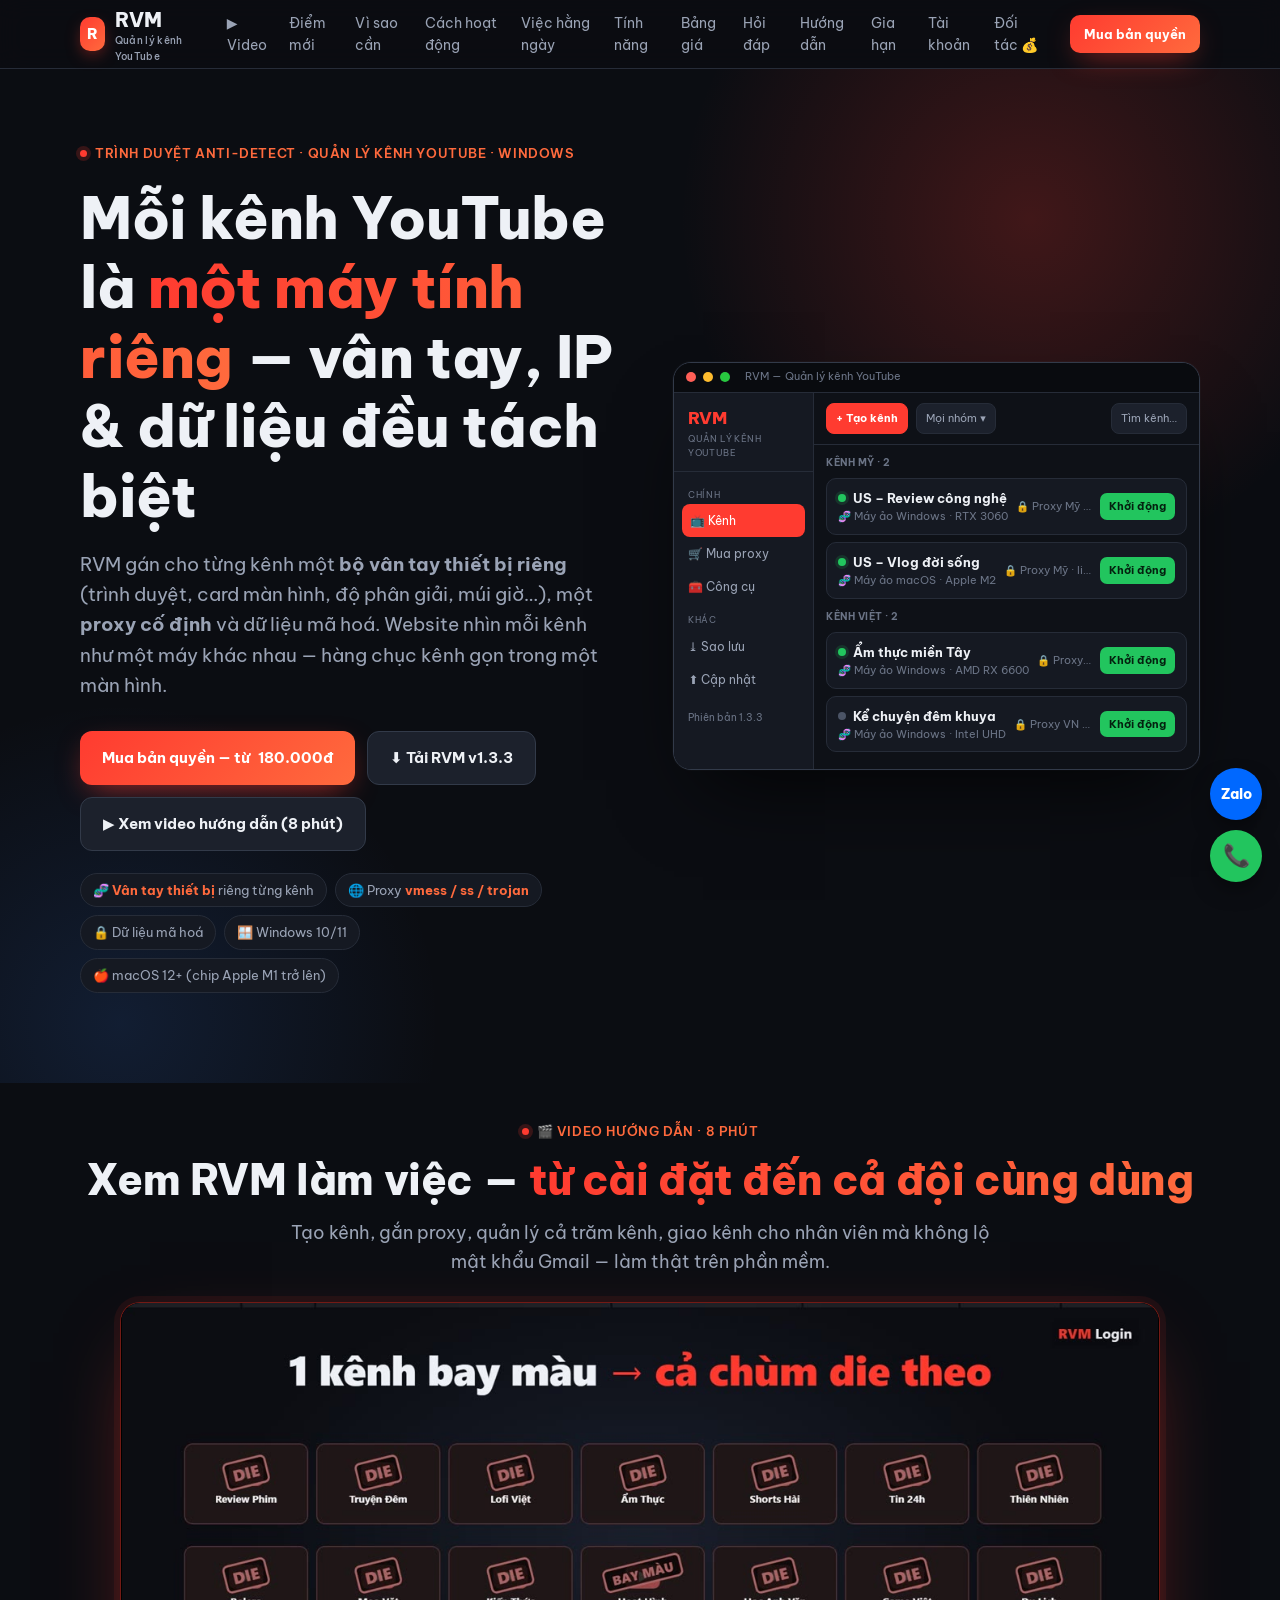
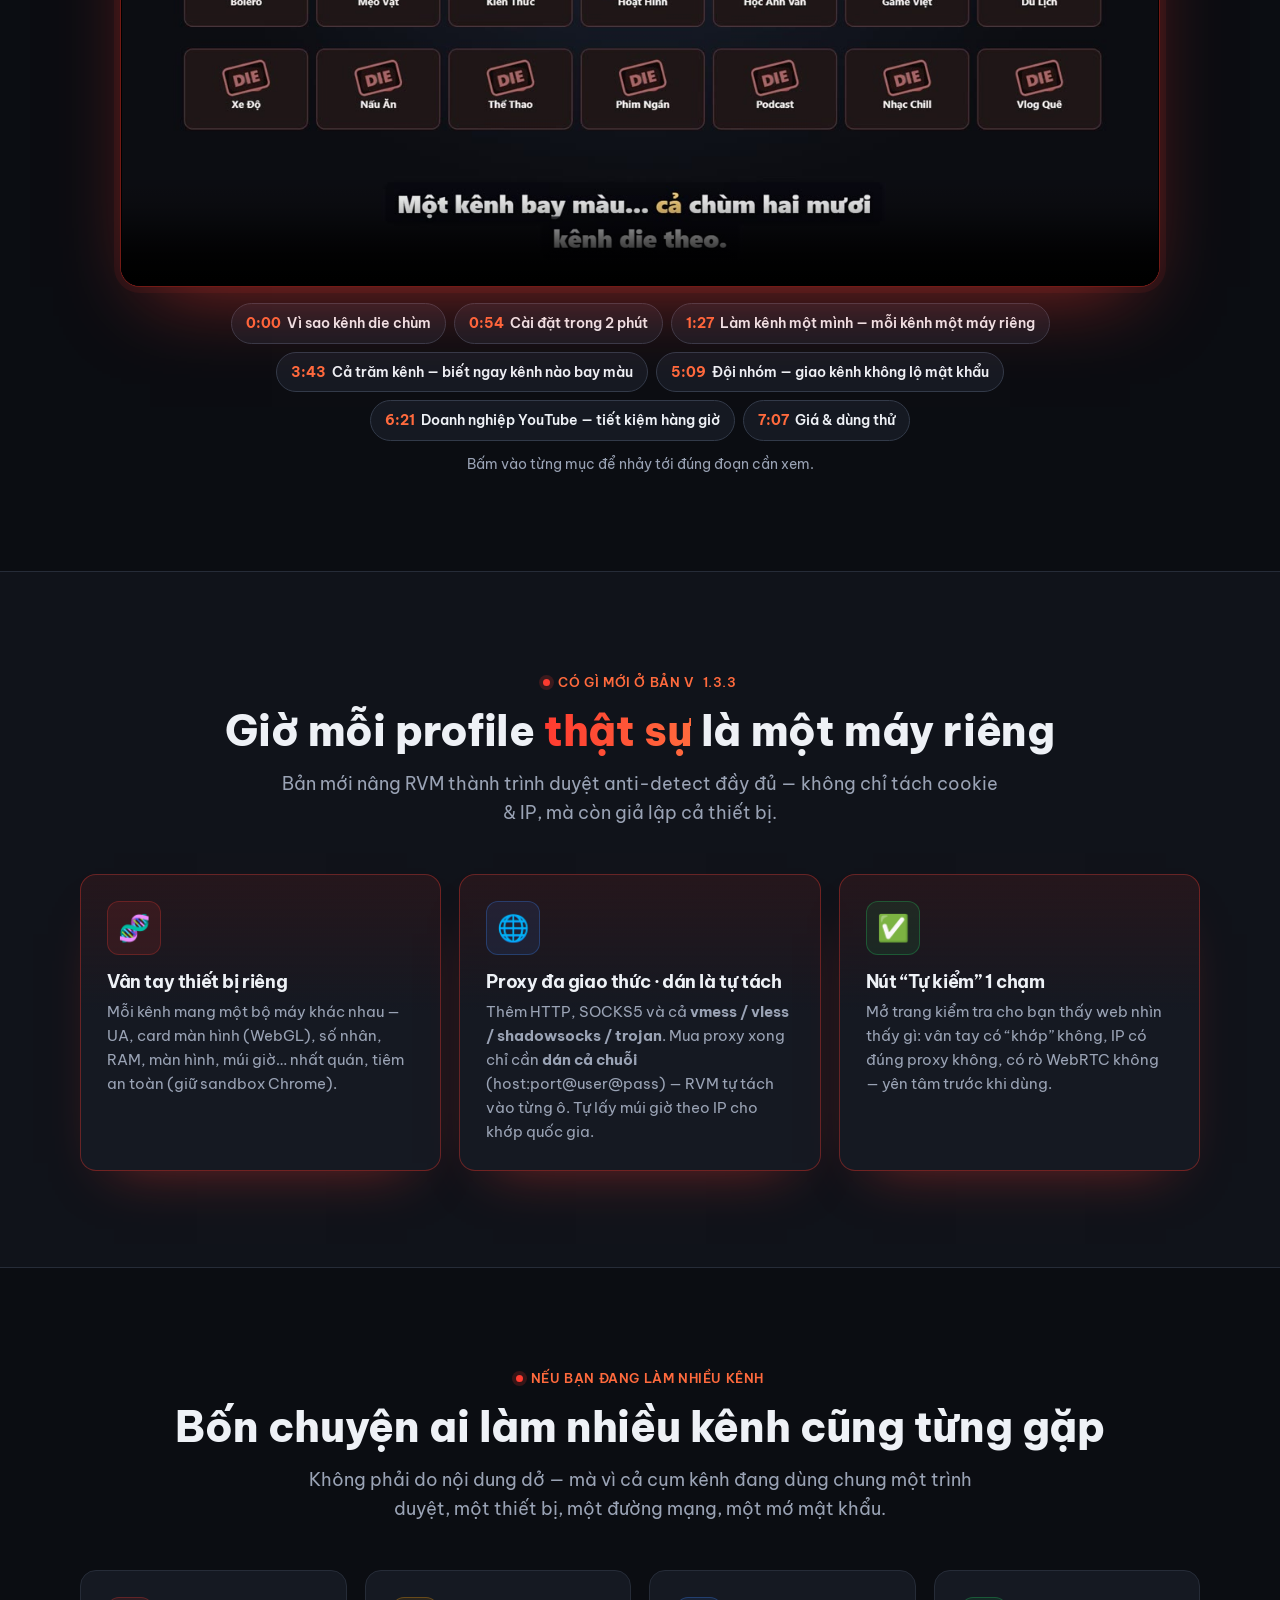
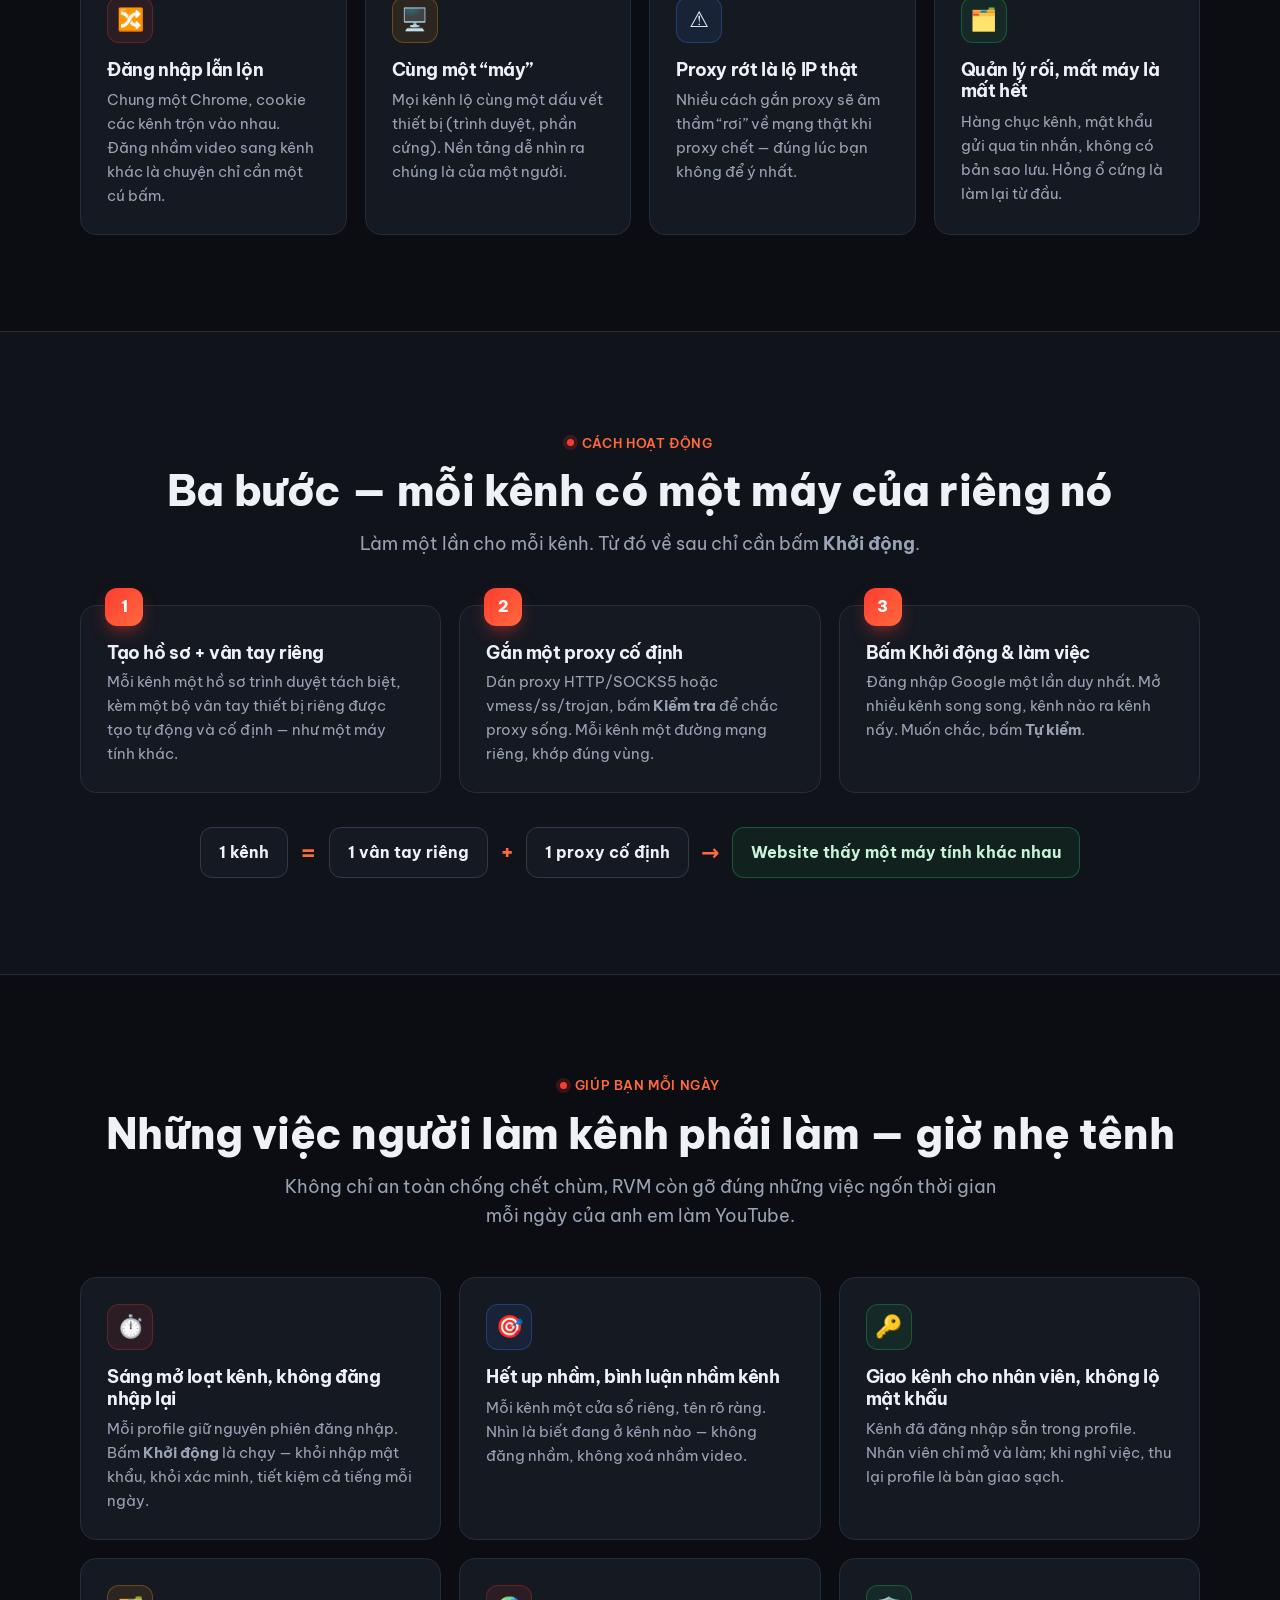
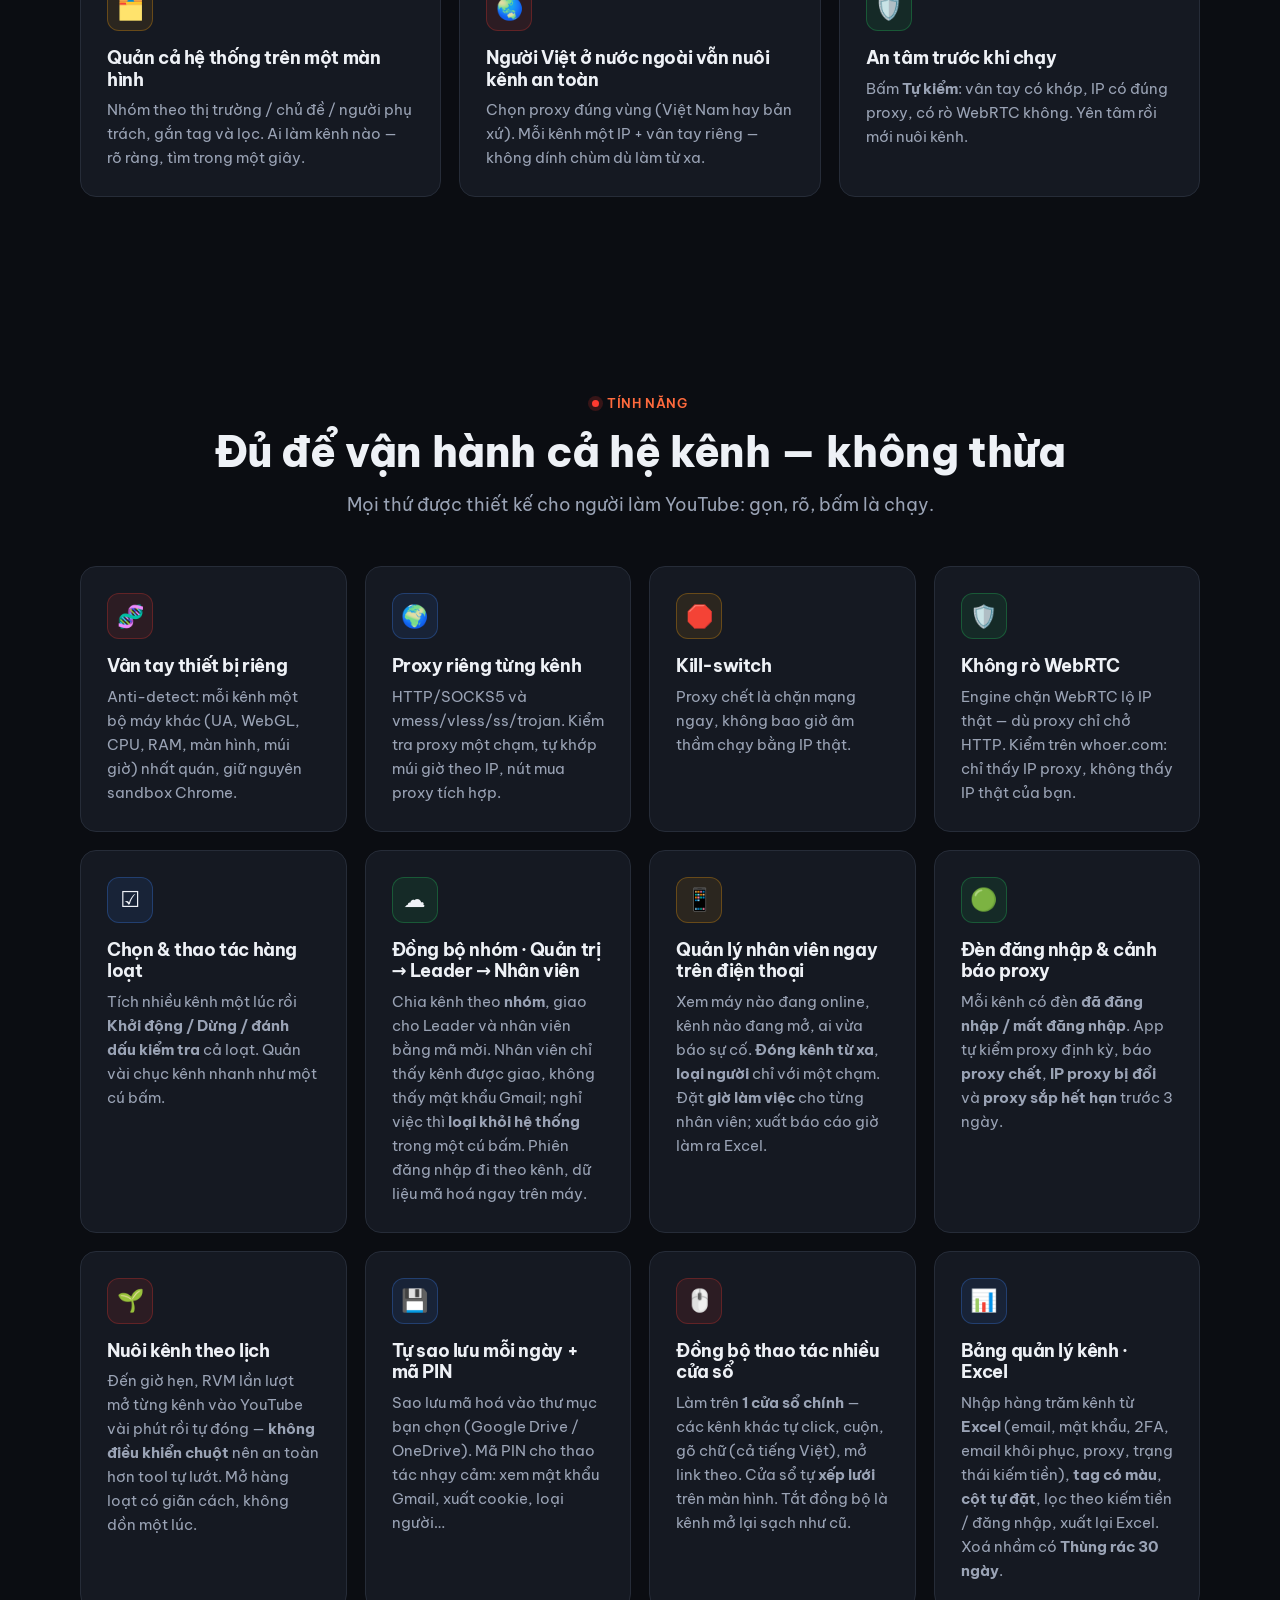
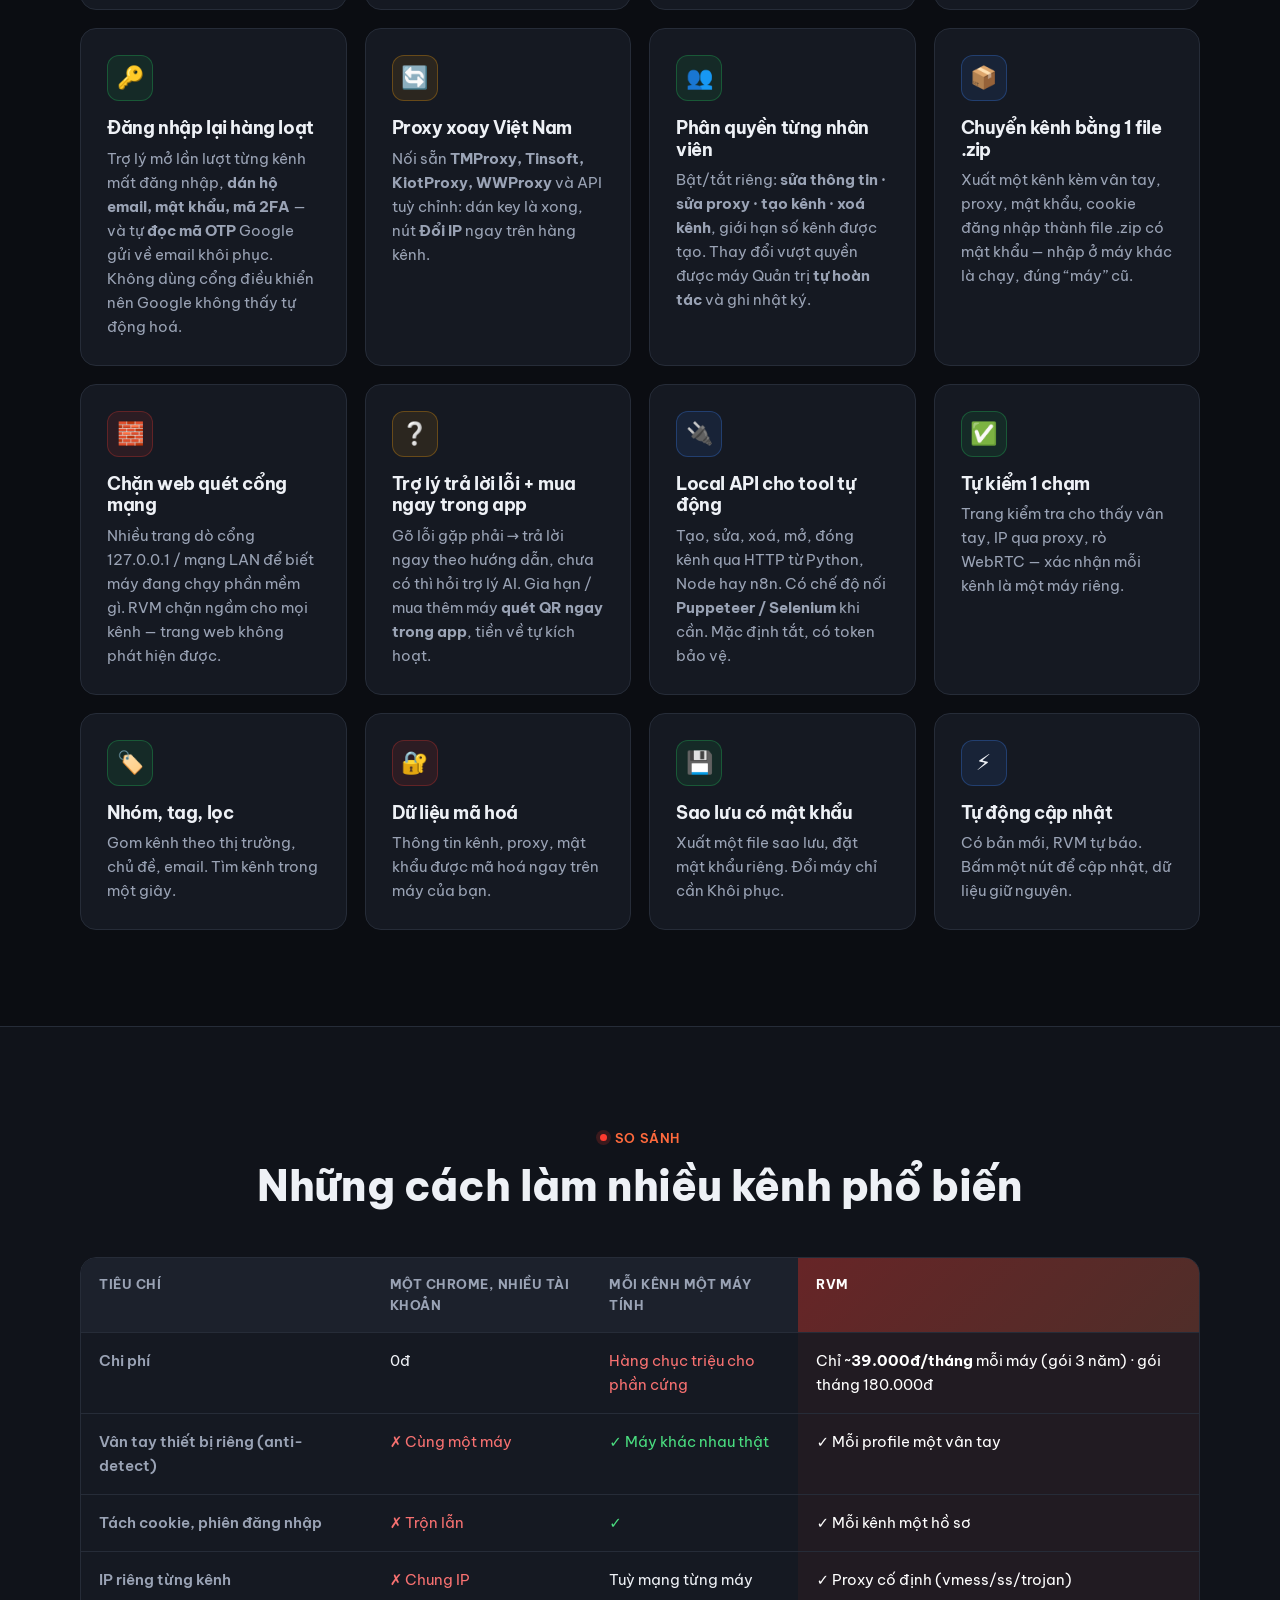
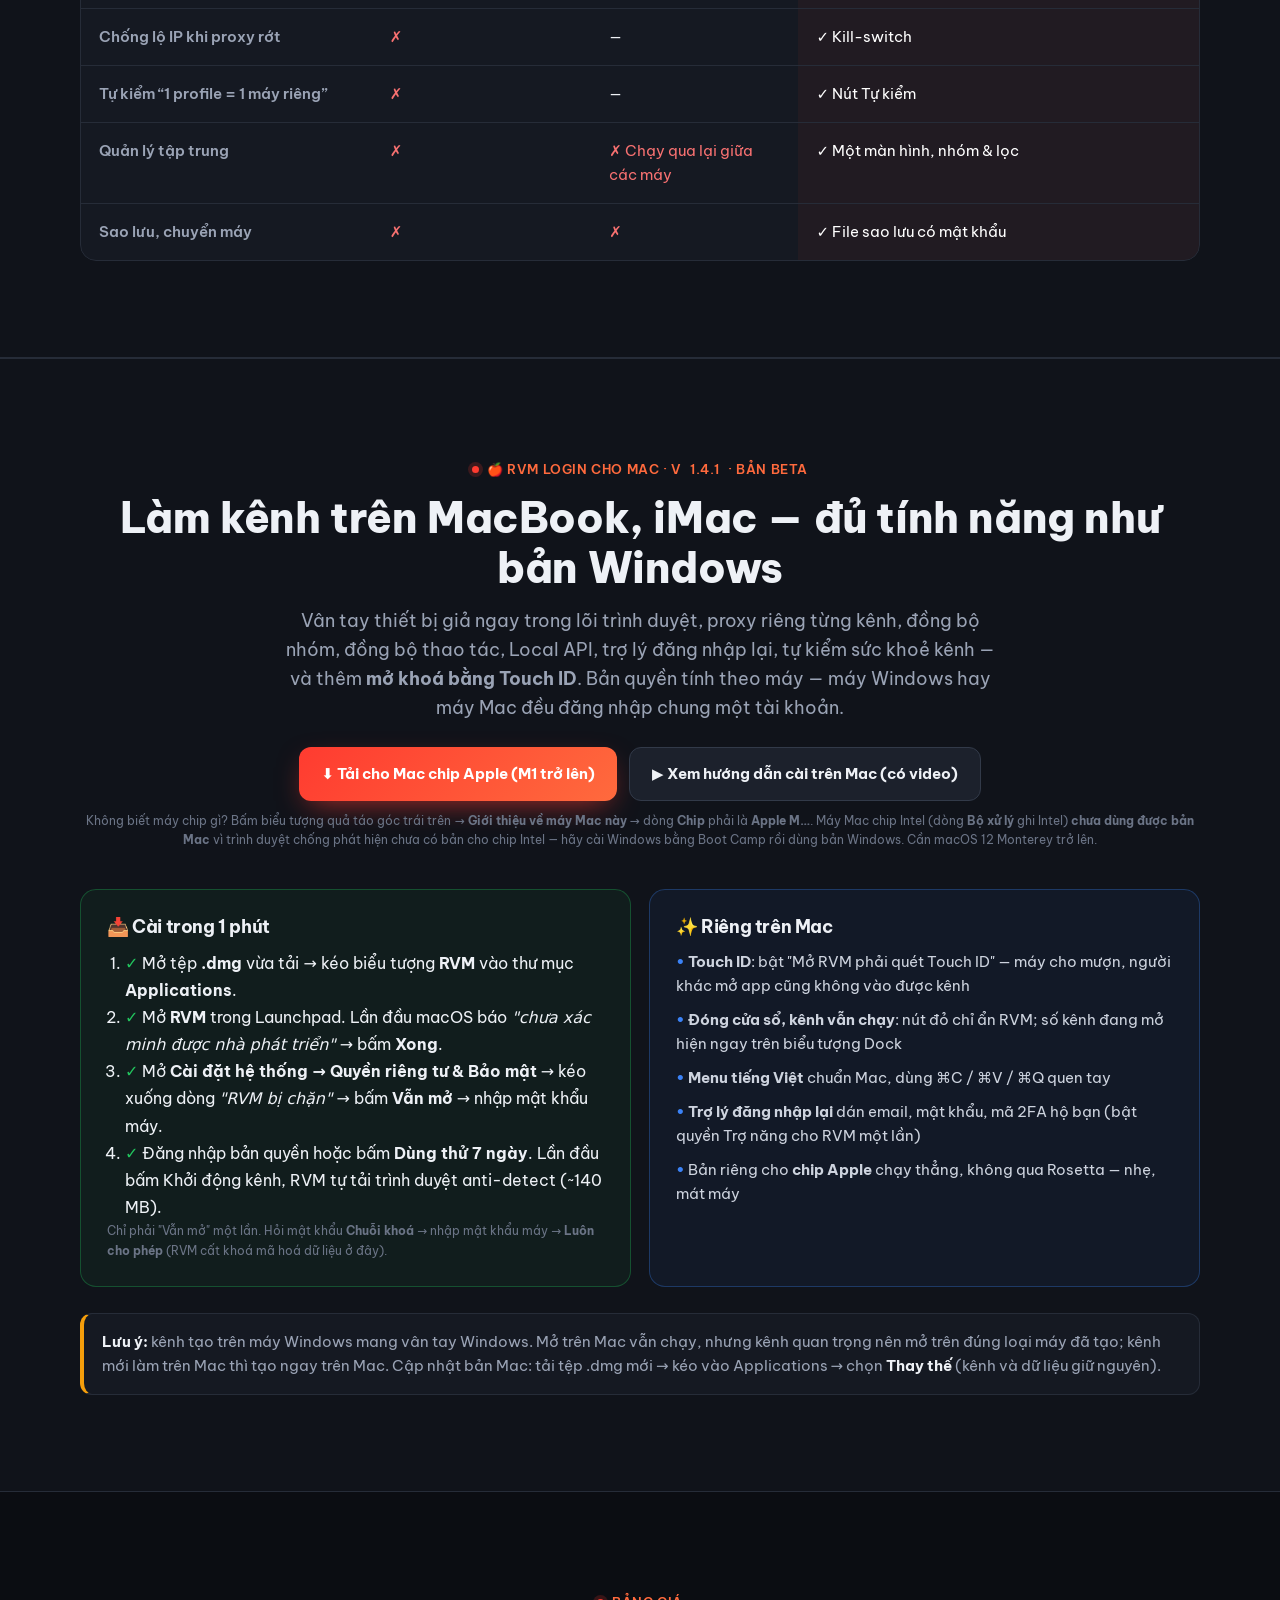
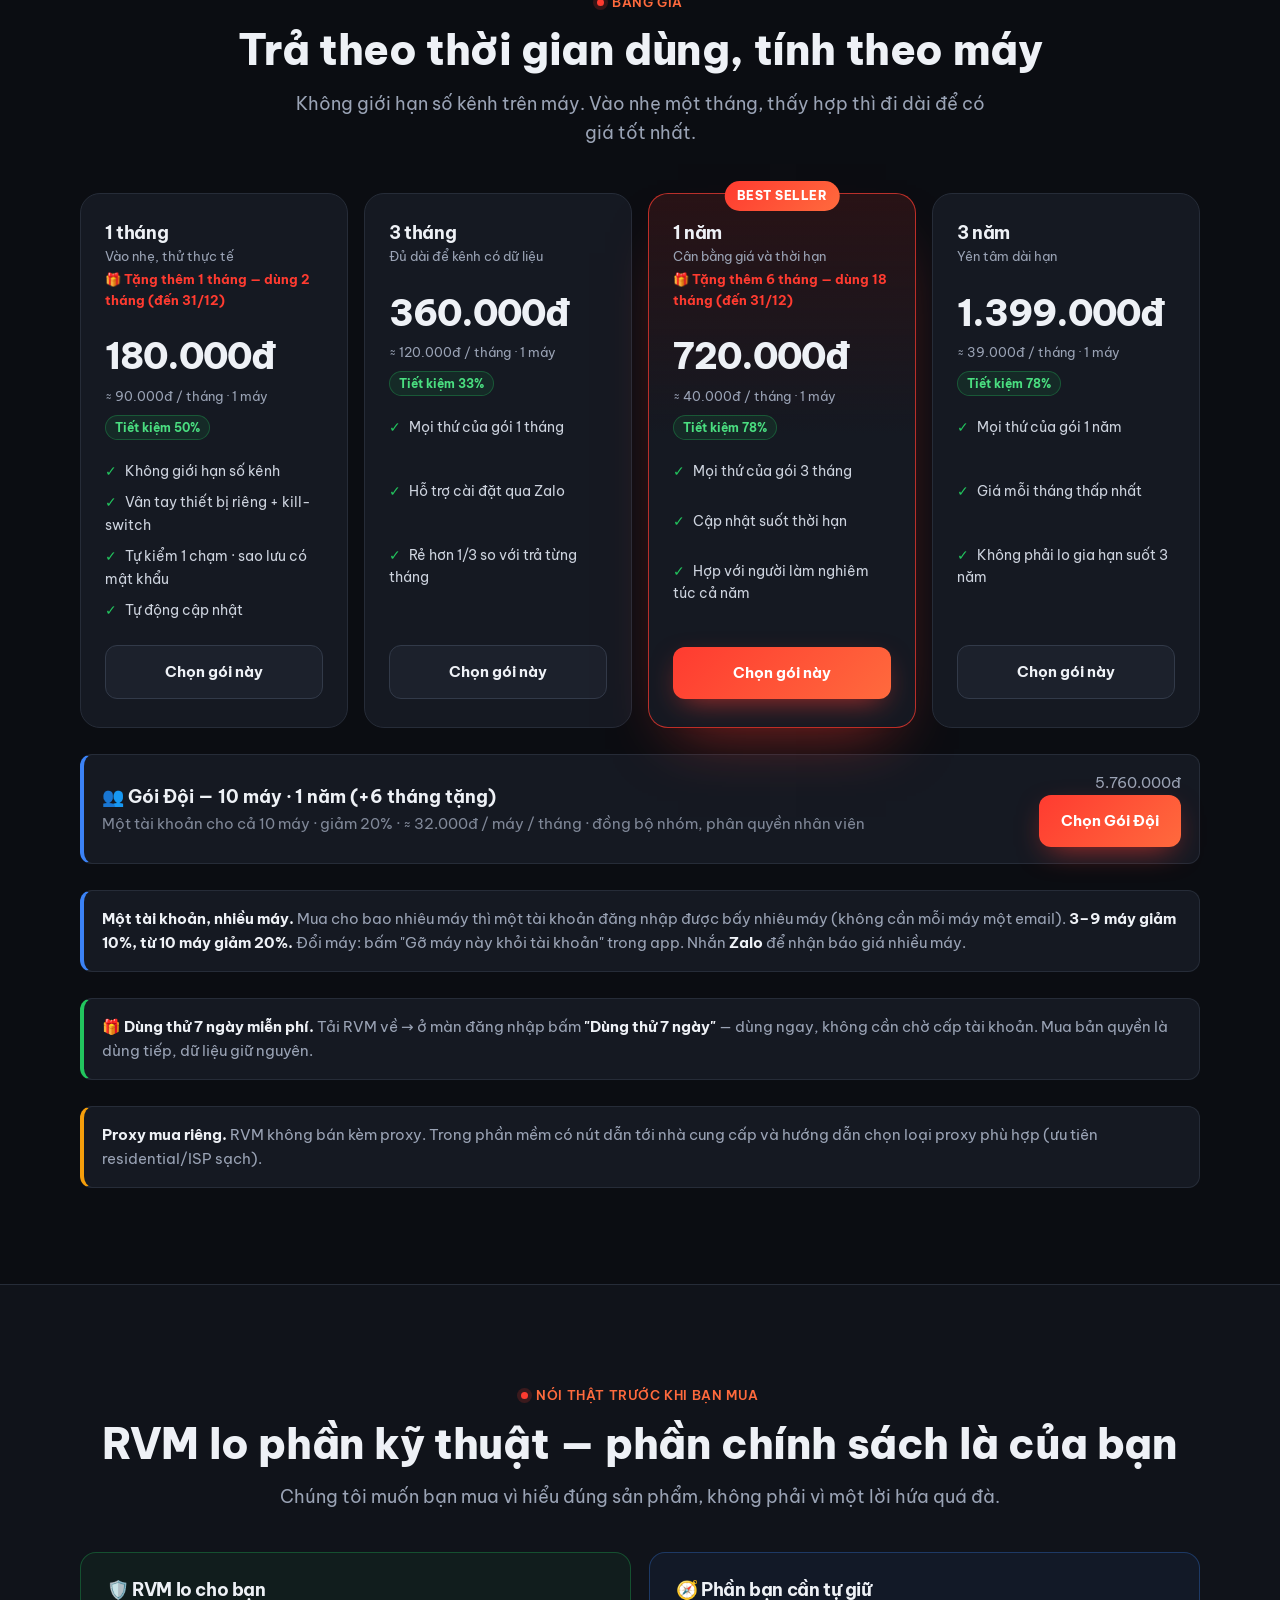
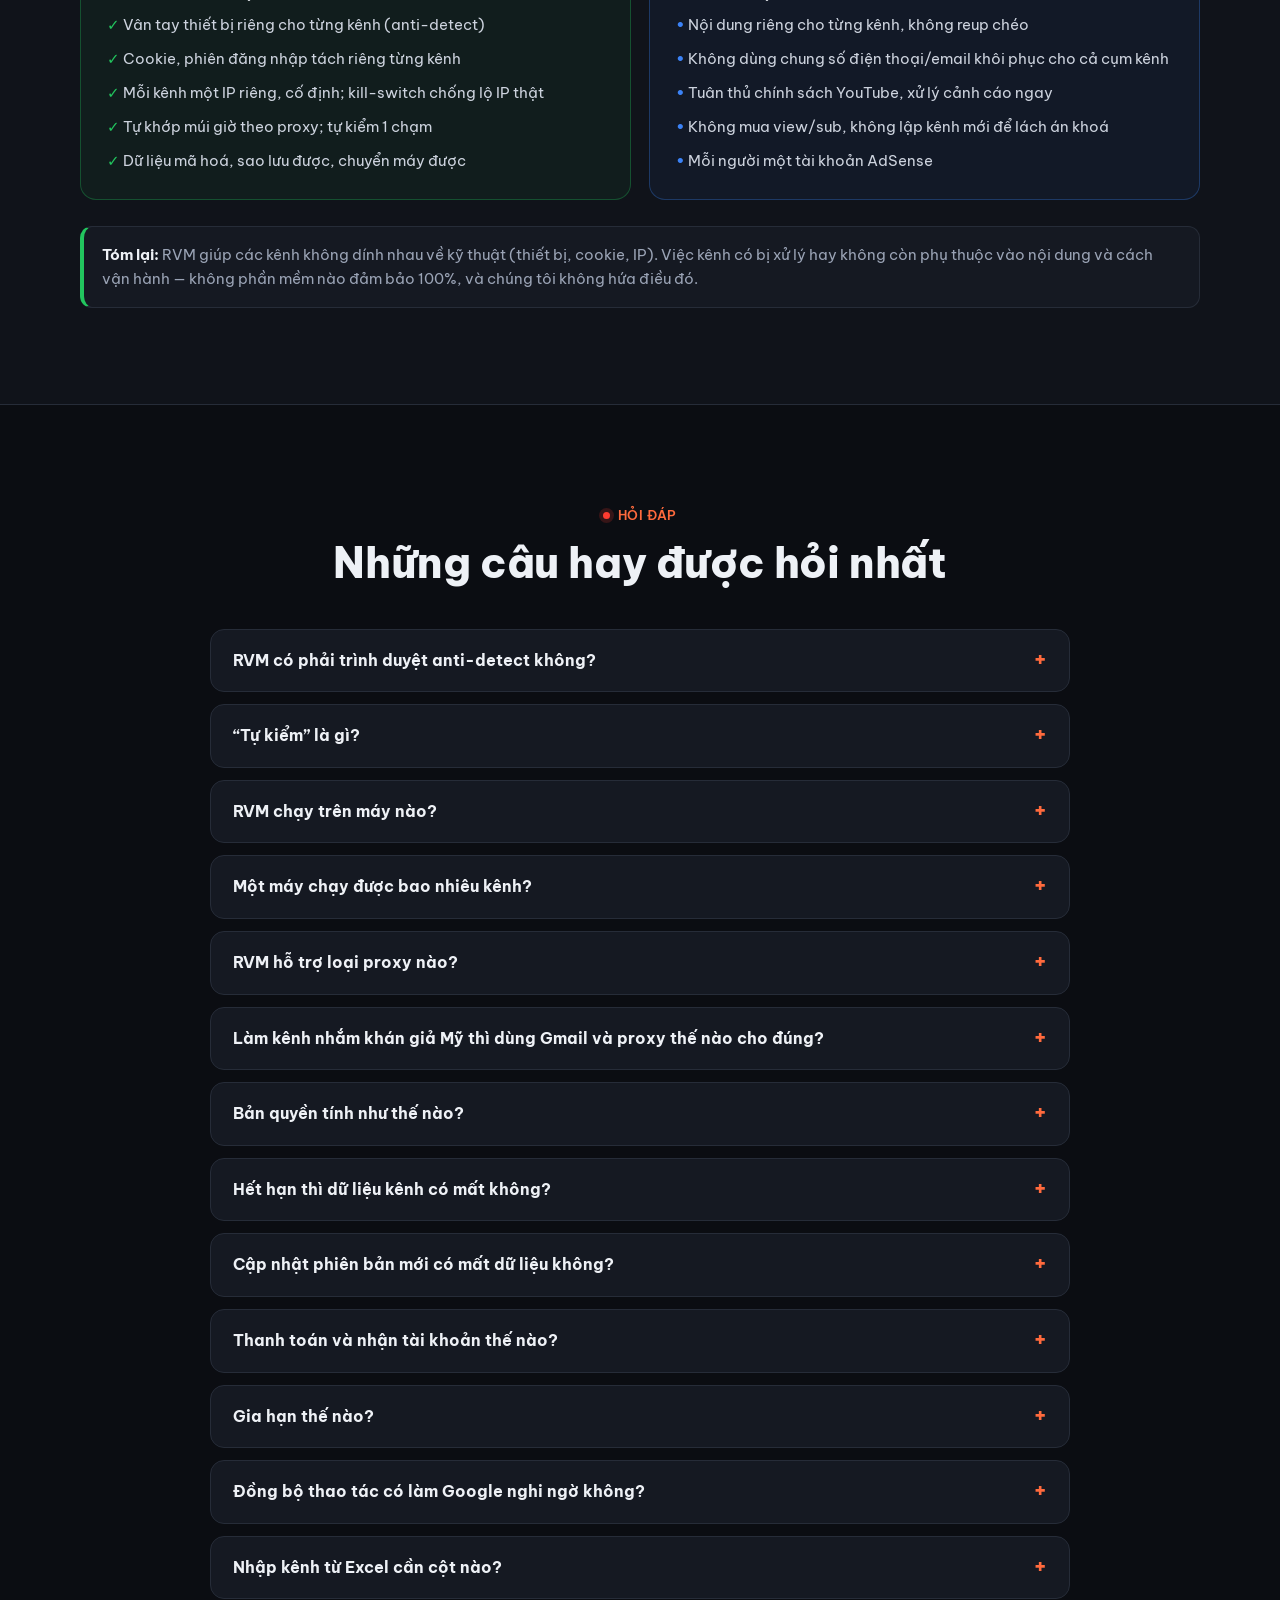
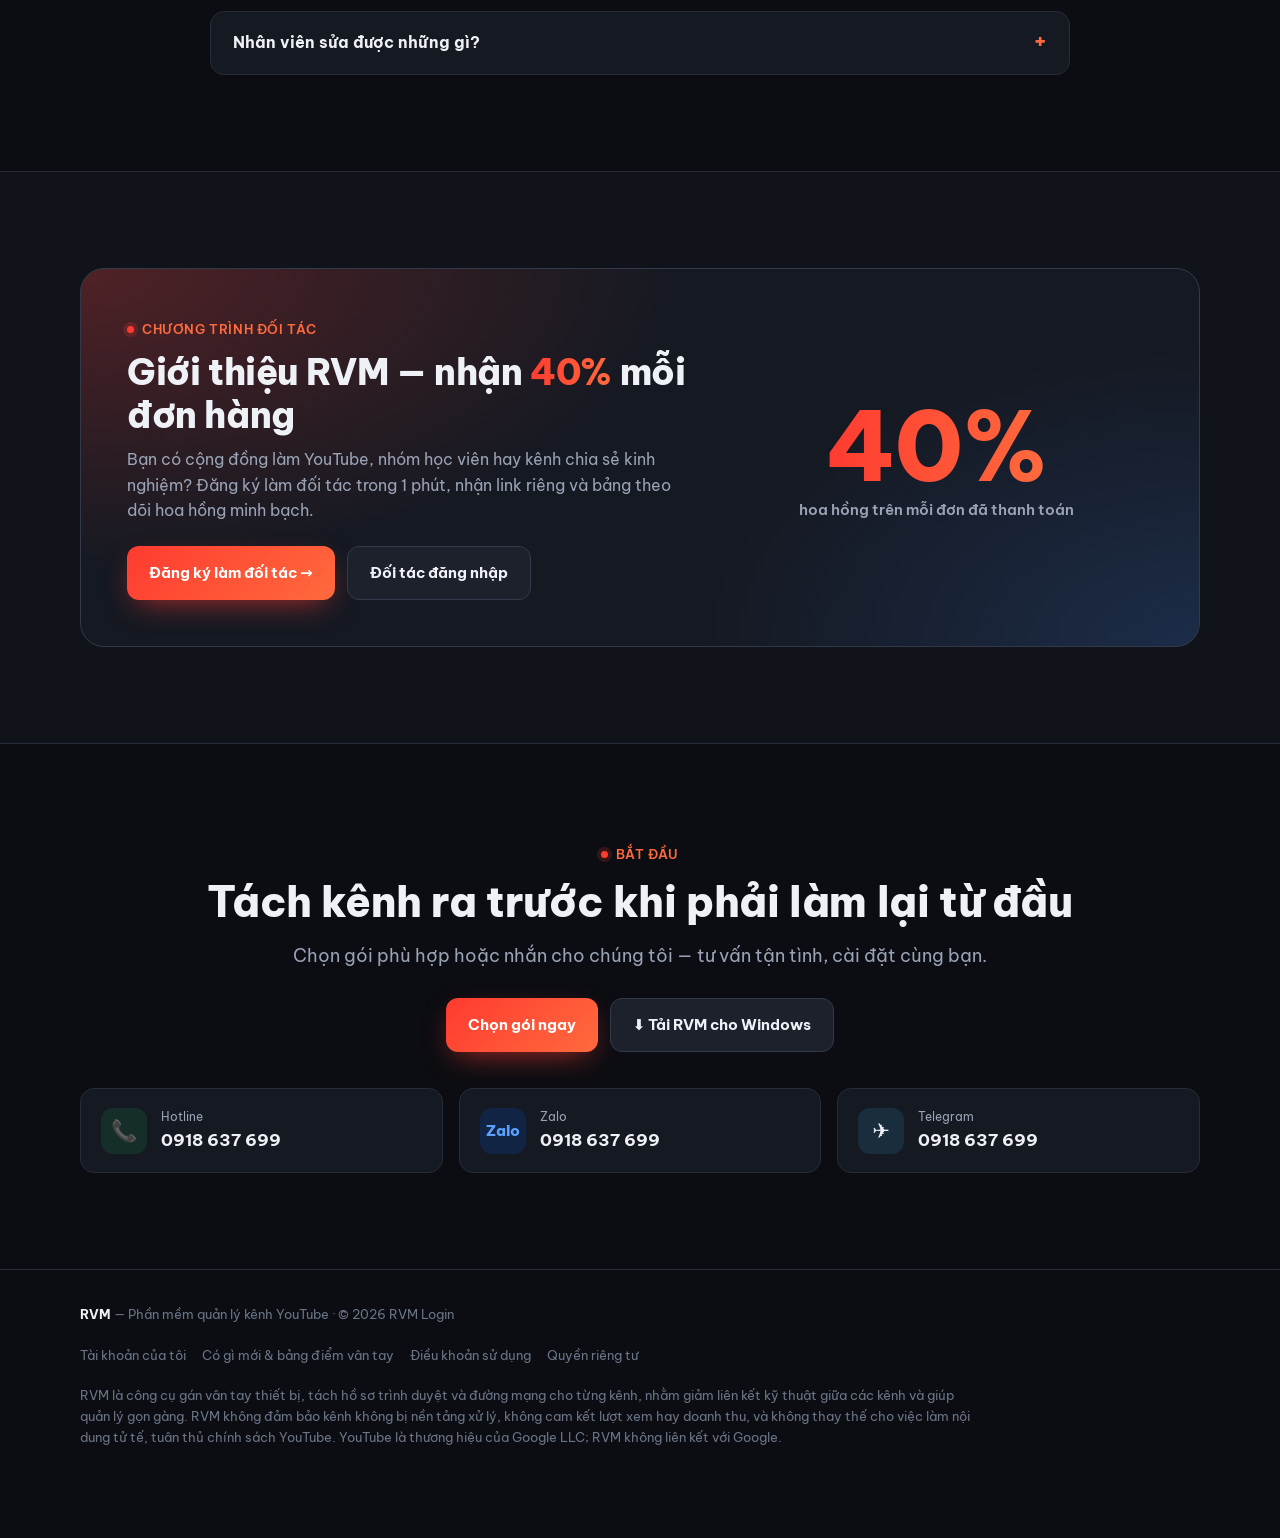
==== commit 7983205d: "Cap nhat landing + huong-dan v1.3.3" ====
--- a/index.html
+++ b/index.html
@@ -4,7 +4,7 @@
 <meta charset="utf-8">
 <meta name="viewport" content="width=device-width,initial-scale=1">
 <title>RVM — Mỗi kênh YouTube một máy tính riêng (anti-detect)</title>
-<meta name="description" content="RVM gán cho mỗi kênh YouTube một vân tay thiết bị riêng, một proxy cố định (HTTP/SOCKS5/vmess/ss/trojan) và dữ liệu mã hoá. Website nhìn mỗi kênh như một máy khác nhau. Quản lý hàng chục kênh trên một máy. Gói 1 tháng 180.000đ · gói năm chỉ 60.000đ/tháng · gói 3 năm ~39.000đ/tháng.">
+<meta name="description" content="RVM gán cho mỗi kênh YouTube một vân tay thiết bị riêng, một proxy cố định (HTTP/SOCKS5/vmess/ss/trojan) và dữ liệu mã hoá. Website nhìn mỗi kênh như một máy khác nhau. Quản lý hàng chục kênh trên một máy. Gói 1 tháng 180.000đ tặng thêm 1 tháng · gói năm 720.000đ tặng thêm 6 tháng (40.000đ/tháng) · gói 3 năm ~39.000đ/tháng.">
 <meta property="og:title" content="RVM — Mỗi kênh YouTube một máy tính riêng">
 <meta property="og:description" content="Anti-detect thật: vân tay thiết bị riêng + proxy riêng + kill-switch + tự kiểm 1 chạm. Quản lý nhiều kênh YouTube gọn và an toàn hơn.">
 <meta property="og:type" content="website">
@@ -509,7 +509,7 @@
       <h3>${U.esc(p.name)}</h3><div class="tag">${U.esc(p.tag || '')}</div>
       ${pr ? `<div class="tag" style="color:var(--acc,#e23b3b);font-weight:700">🎁 ${U.esc(pr.label)} — dùng ${totalMonths(p)} tháng (đến ${untilTxt(pr)})</div>` : ''}
       <div class="price">${U.money(p.price)}</div>
-      <div class="per">${p.months > 1 ? '≈ ' + U.money(perMonth(p)) + ' / tháng · 1 máy' : '/ 1 máy / tháng'}</div>
+      <div class="per">${totalMonths(p) > 1 ?'≈ ' + U.money(perMonth(p)) + ' / tháng · 1 máy' : '/ 1 máy / tháng'}</div>
       <div>${save(p) > 0 ? `<span class="save">Tiết kiệm ${save(p)}%</span>` : '<span class="save" style="visibility:hidden">.</span>'}</div>
       <ul>${(feats[p.id] || []).map((f) => `<li>${U.esc(f)}</li>`).join('')}</ul>
       <button class="btn ${p.best ? 'btn-p' : 'btn-g'} btn-block" data-open="order" data-plan="${p.id}">Chọn gói này</button>
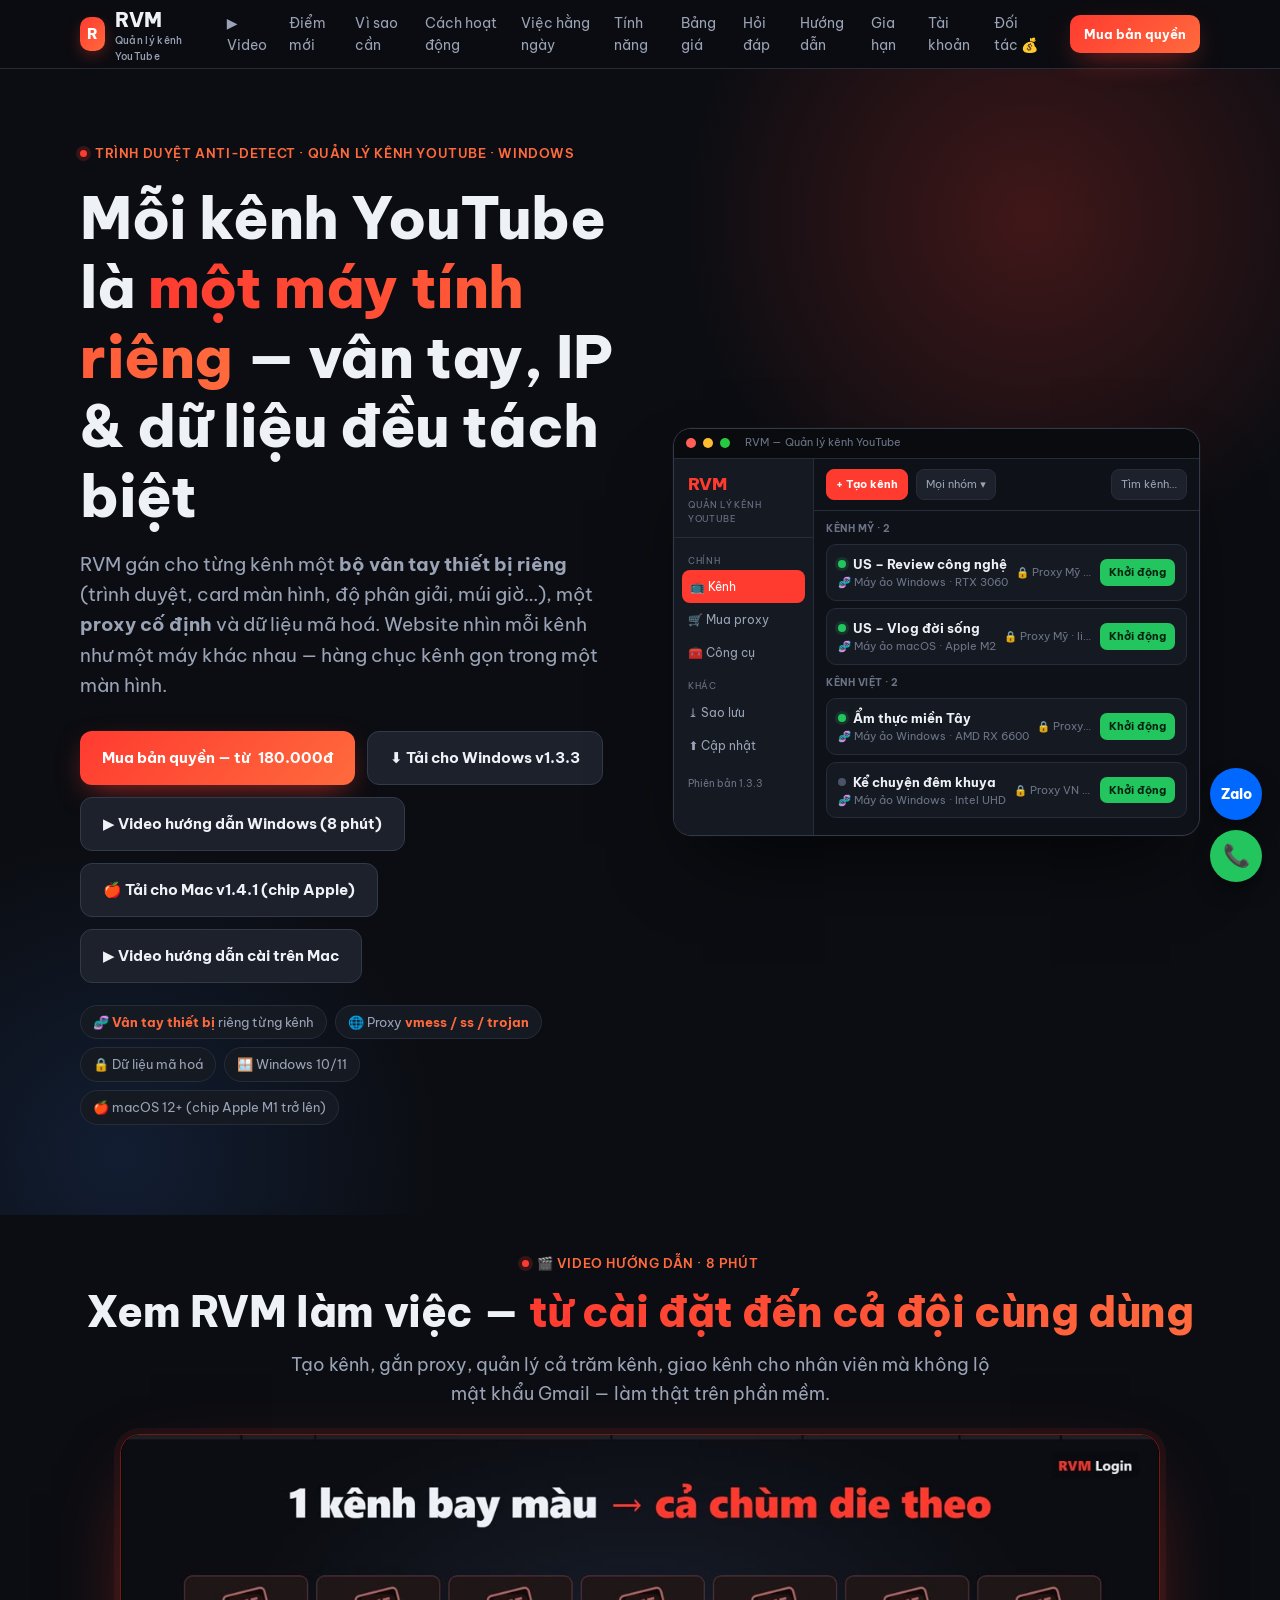
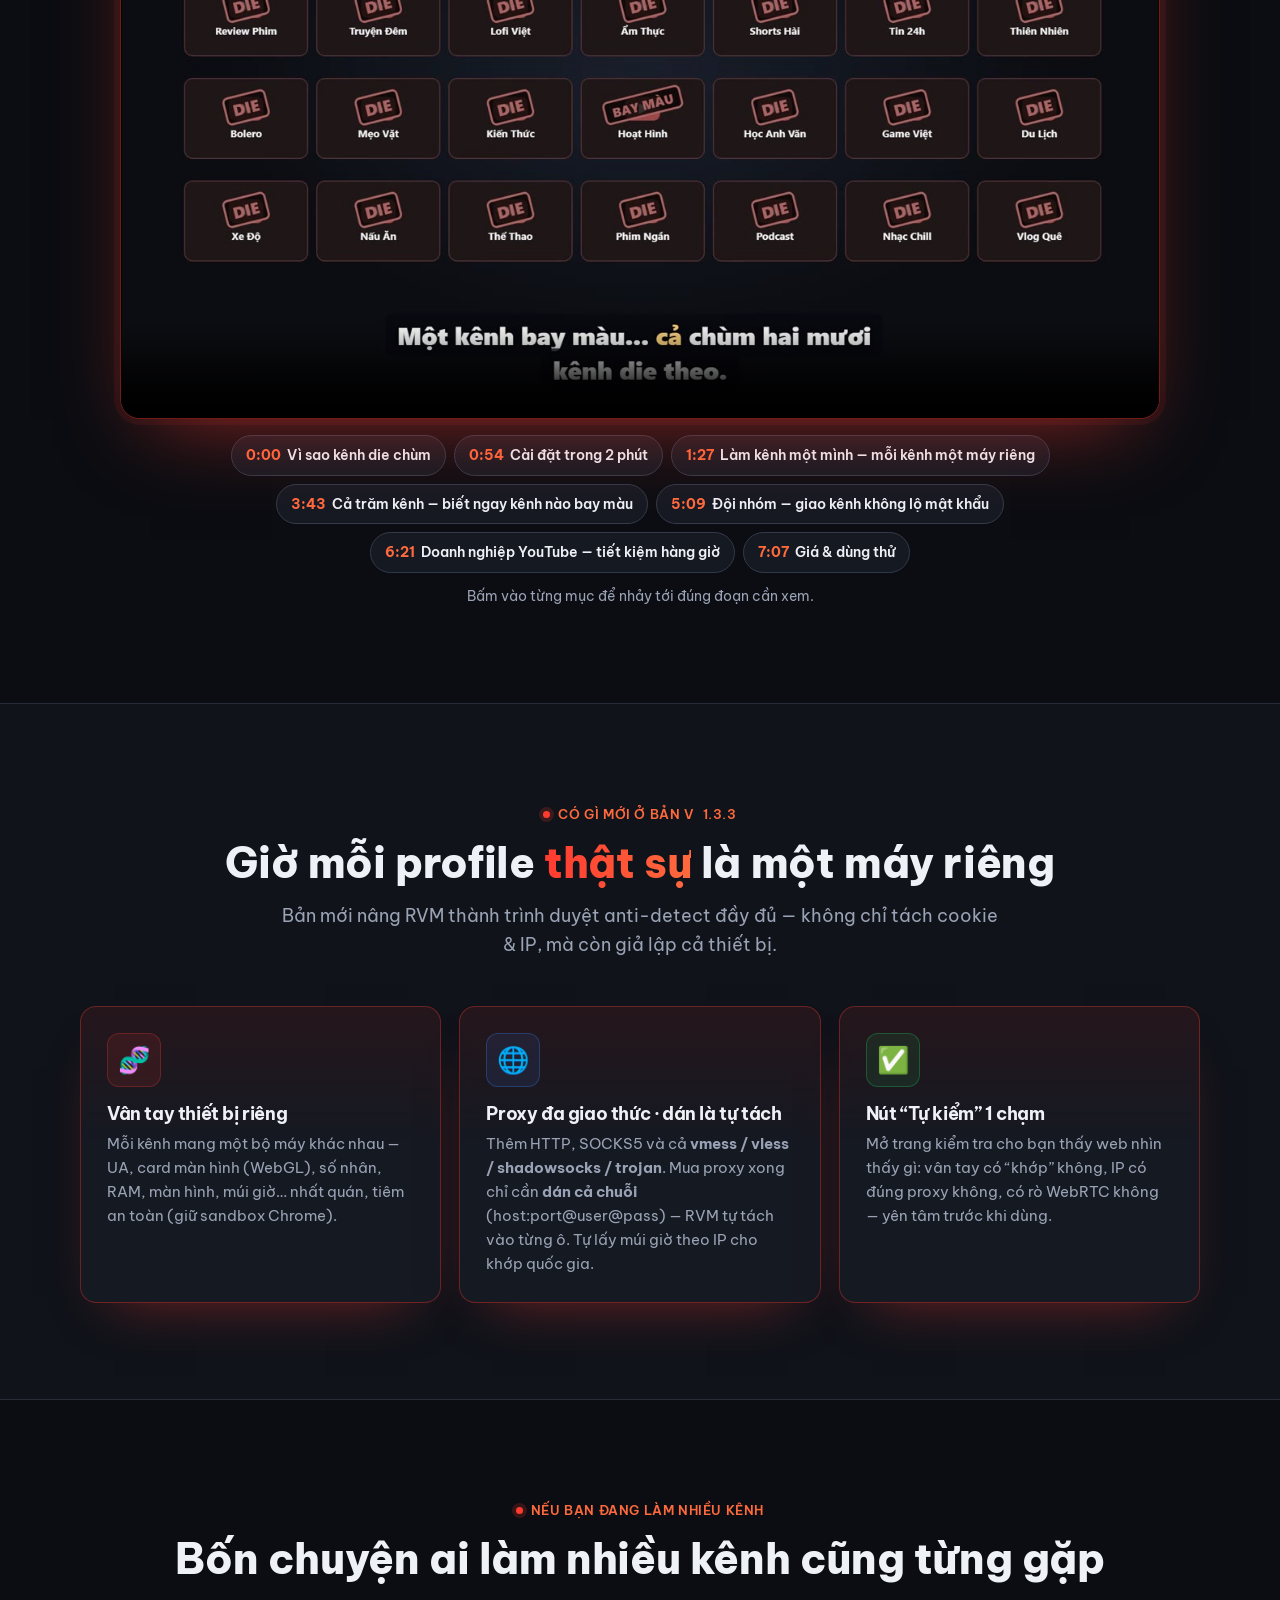
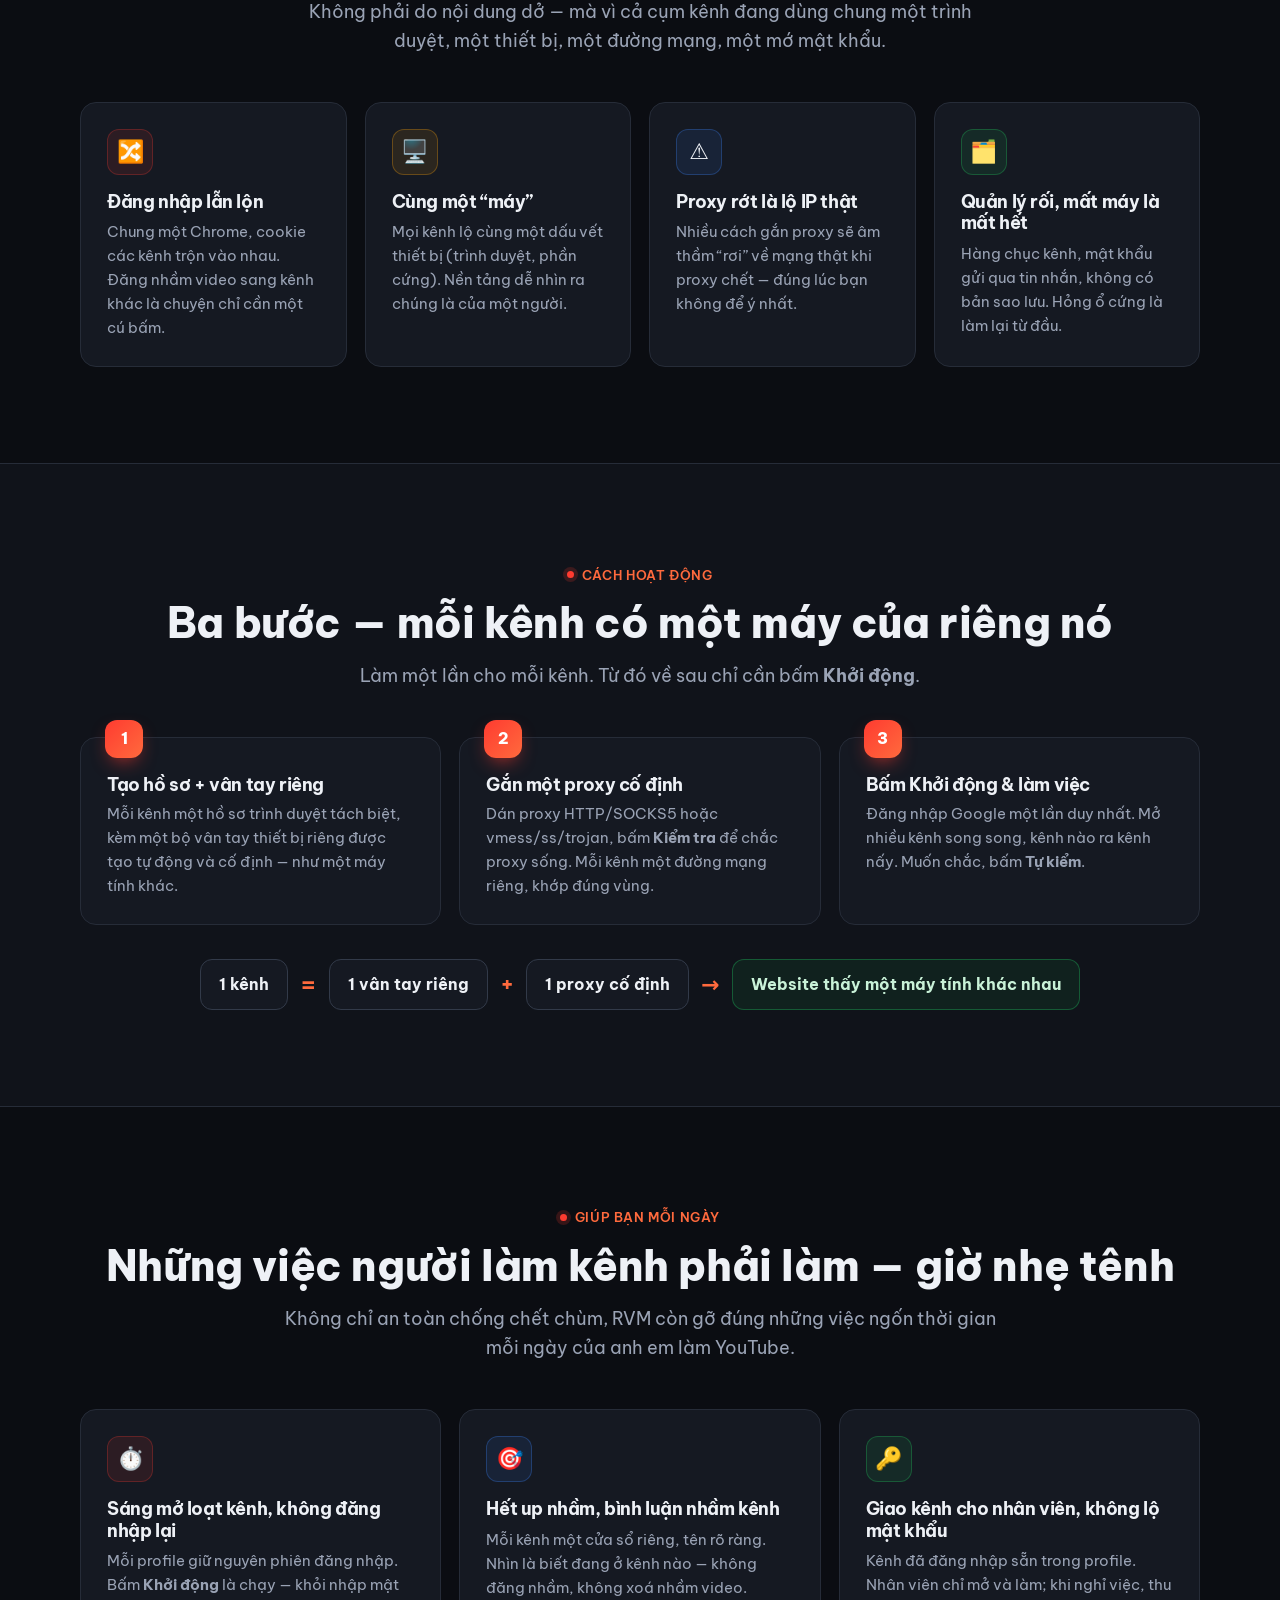
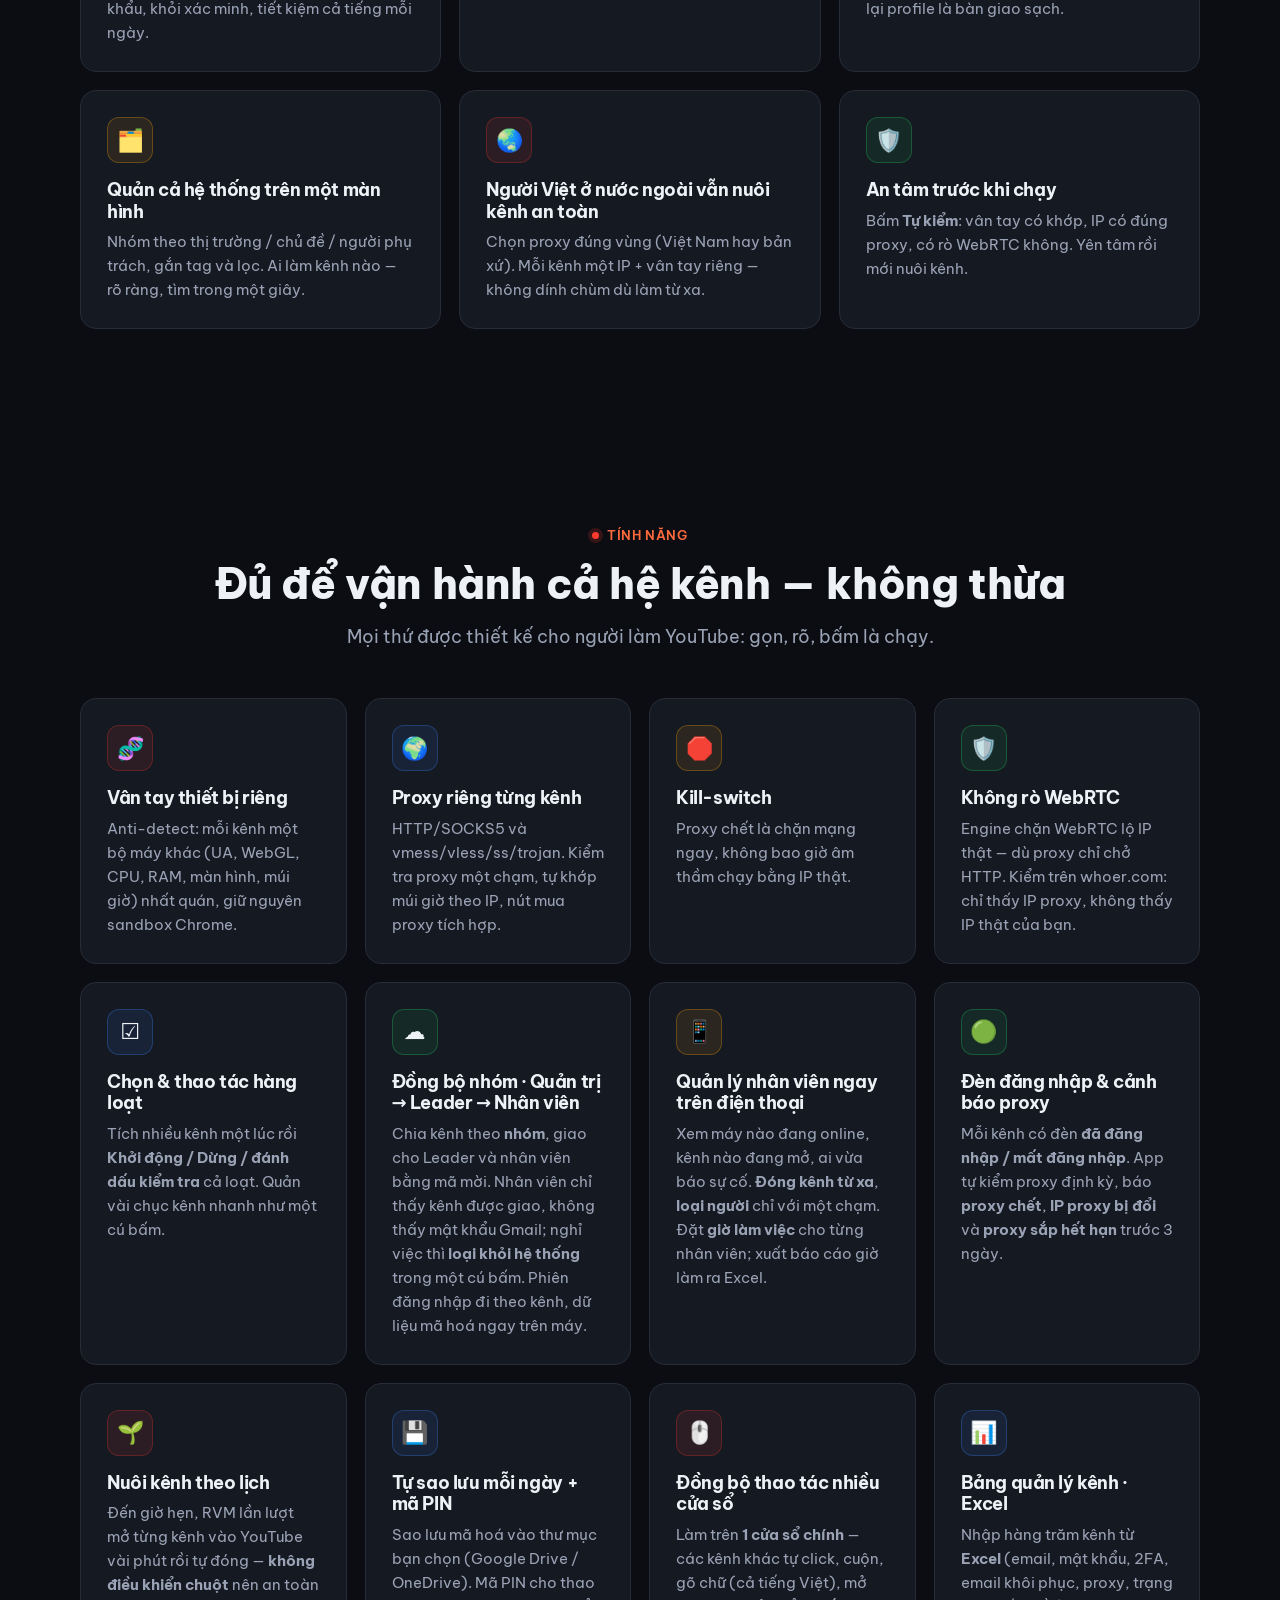
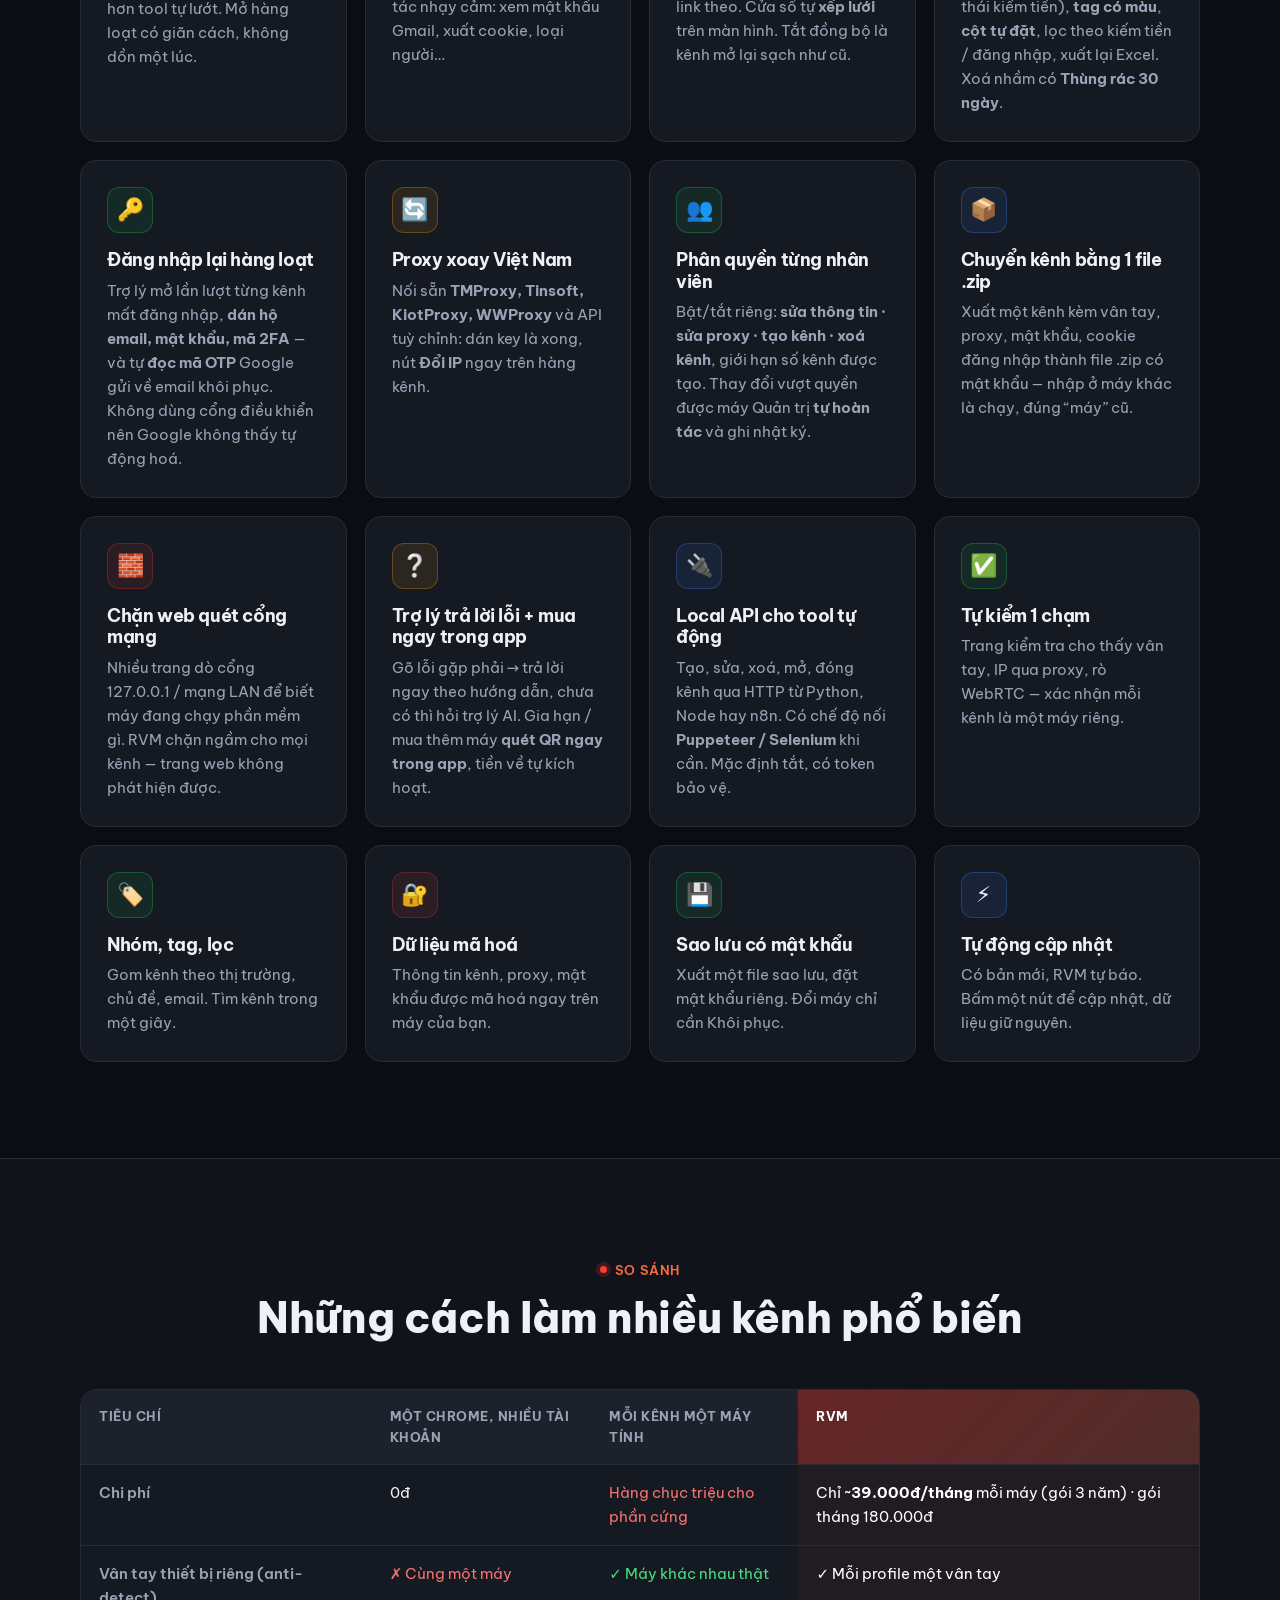
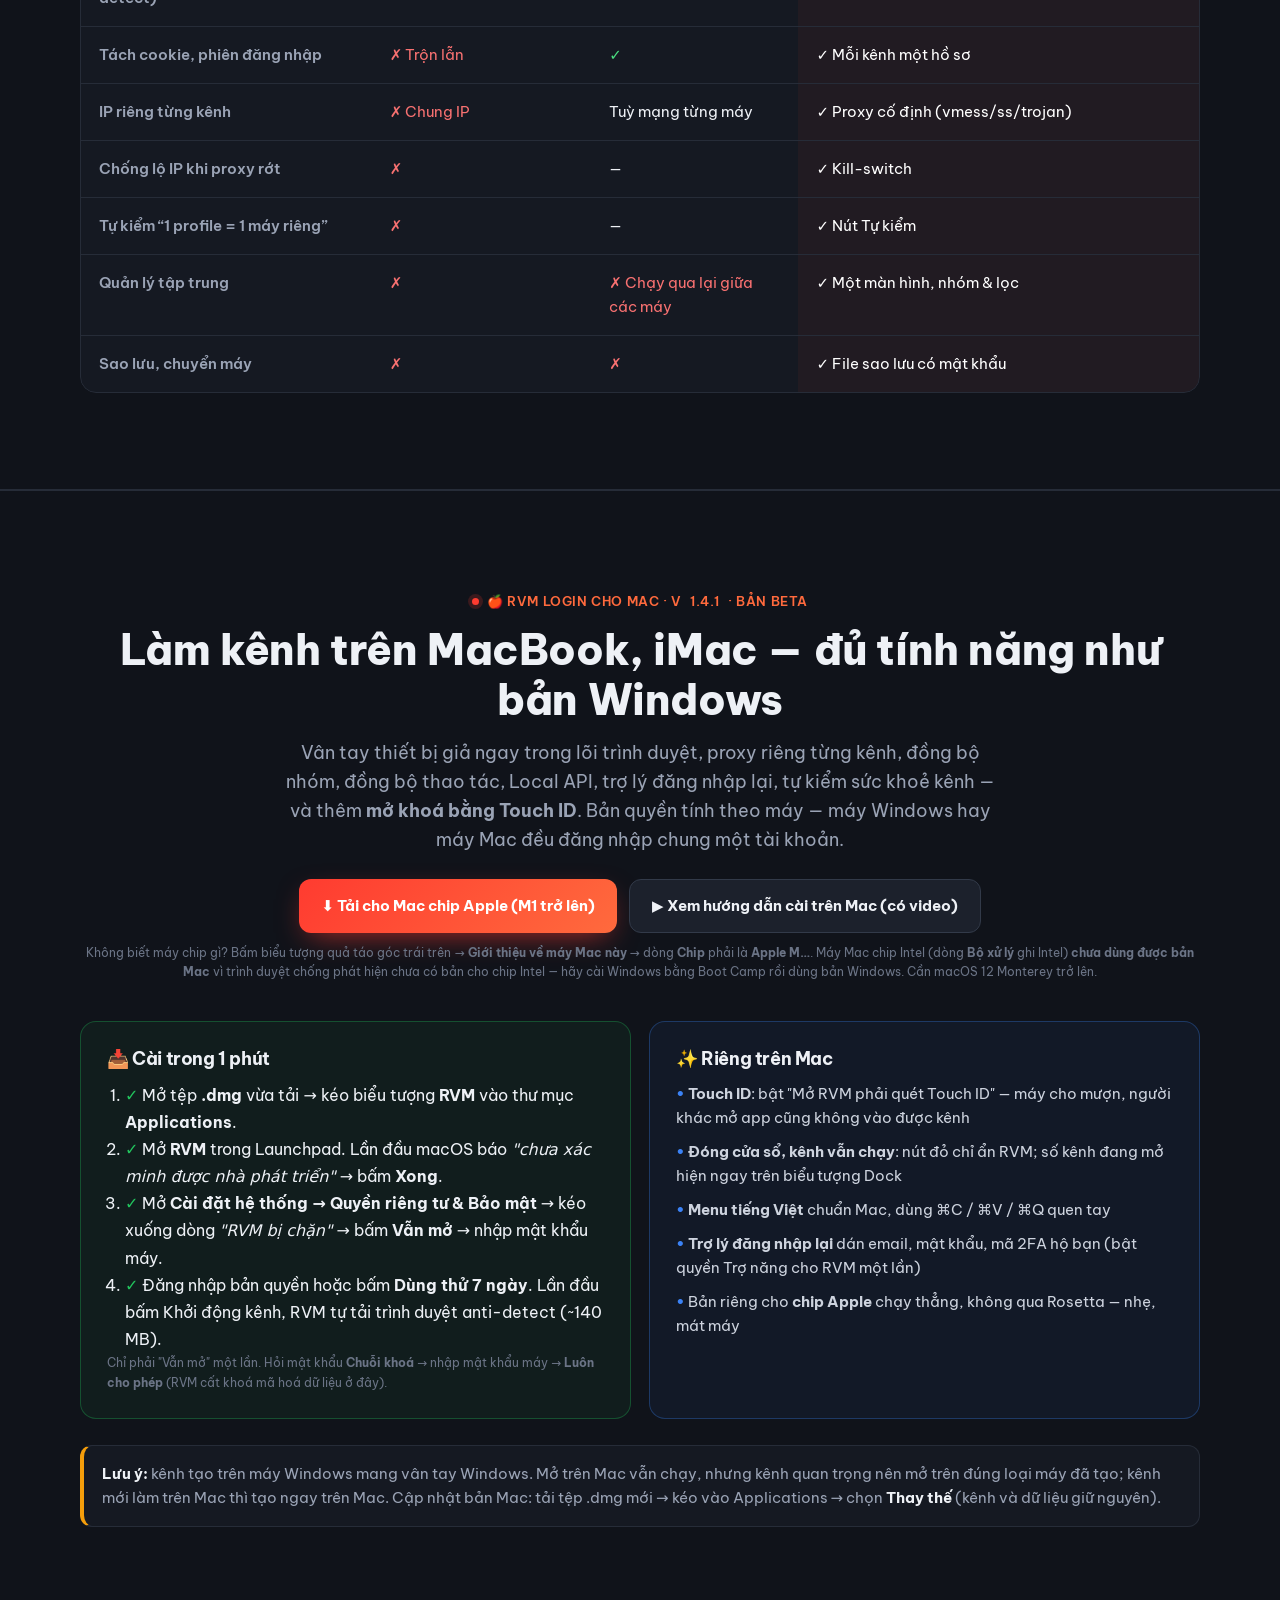
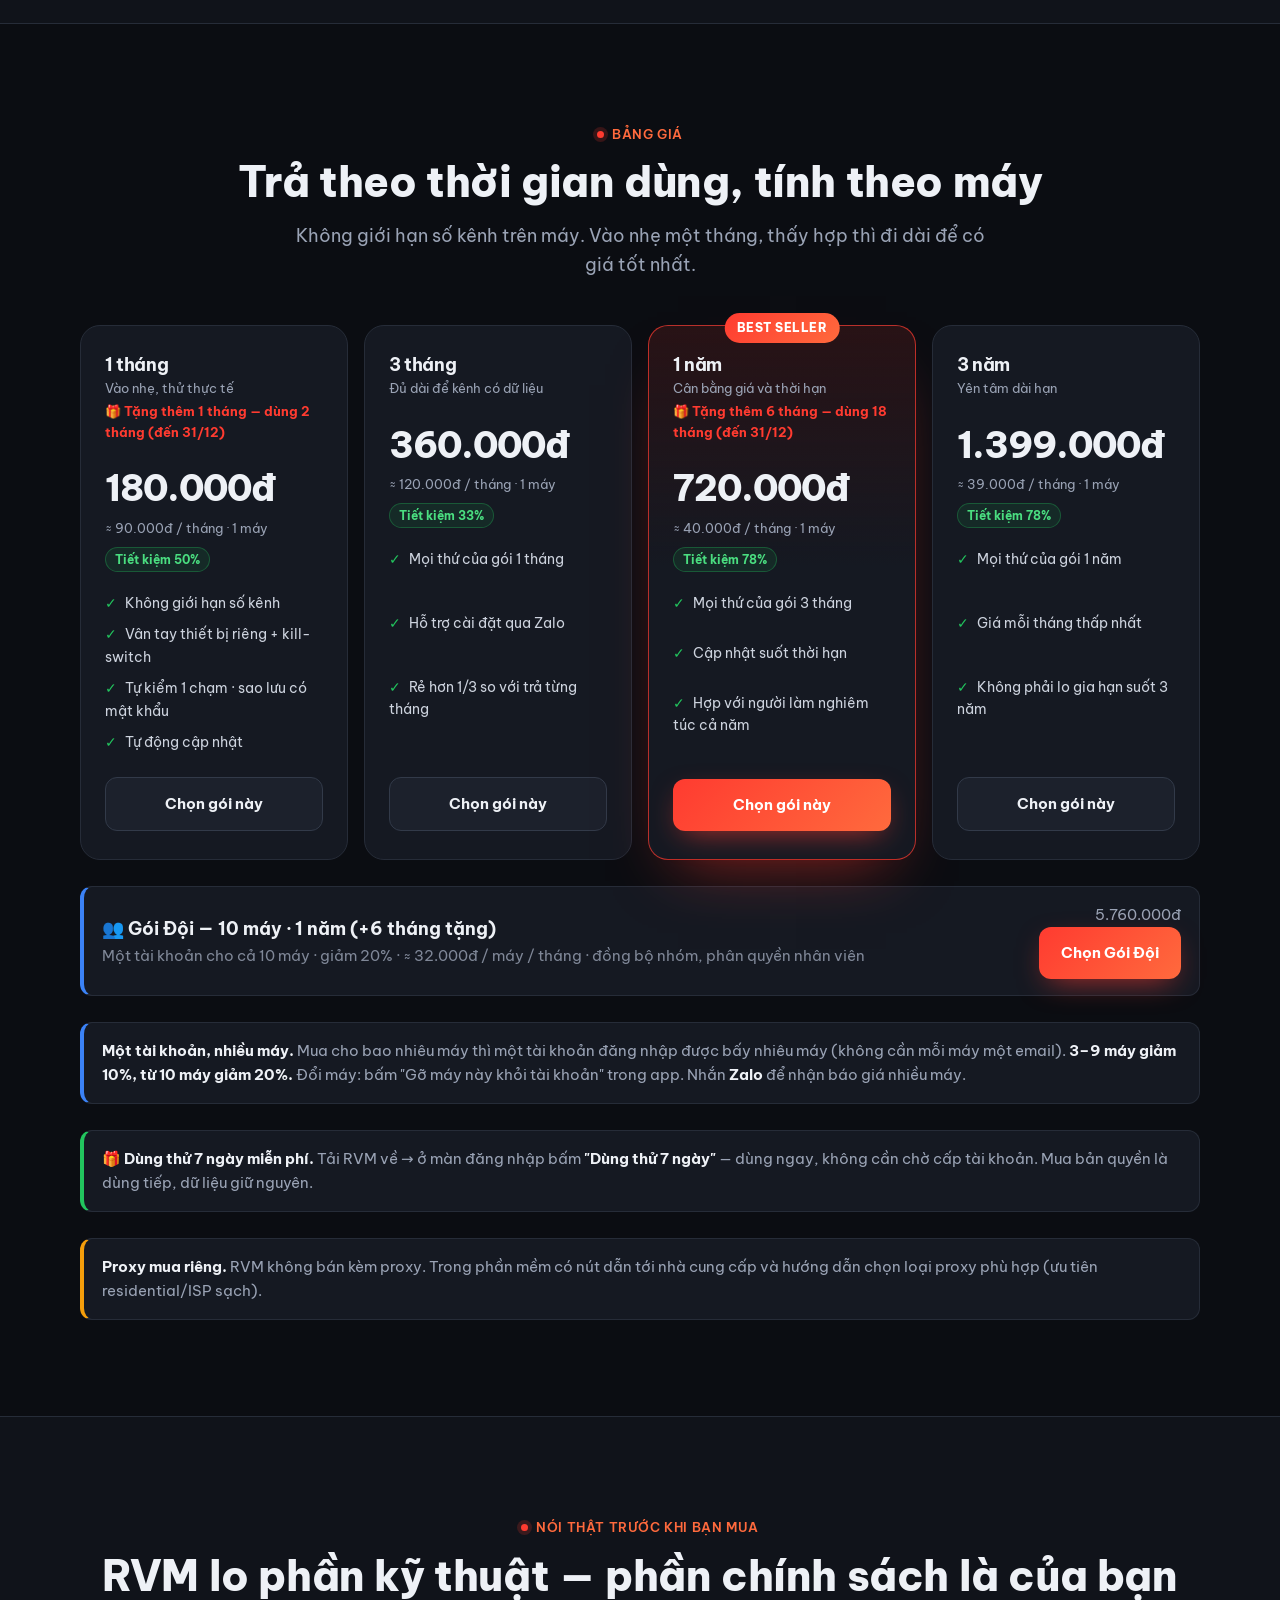
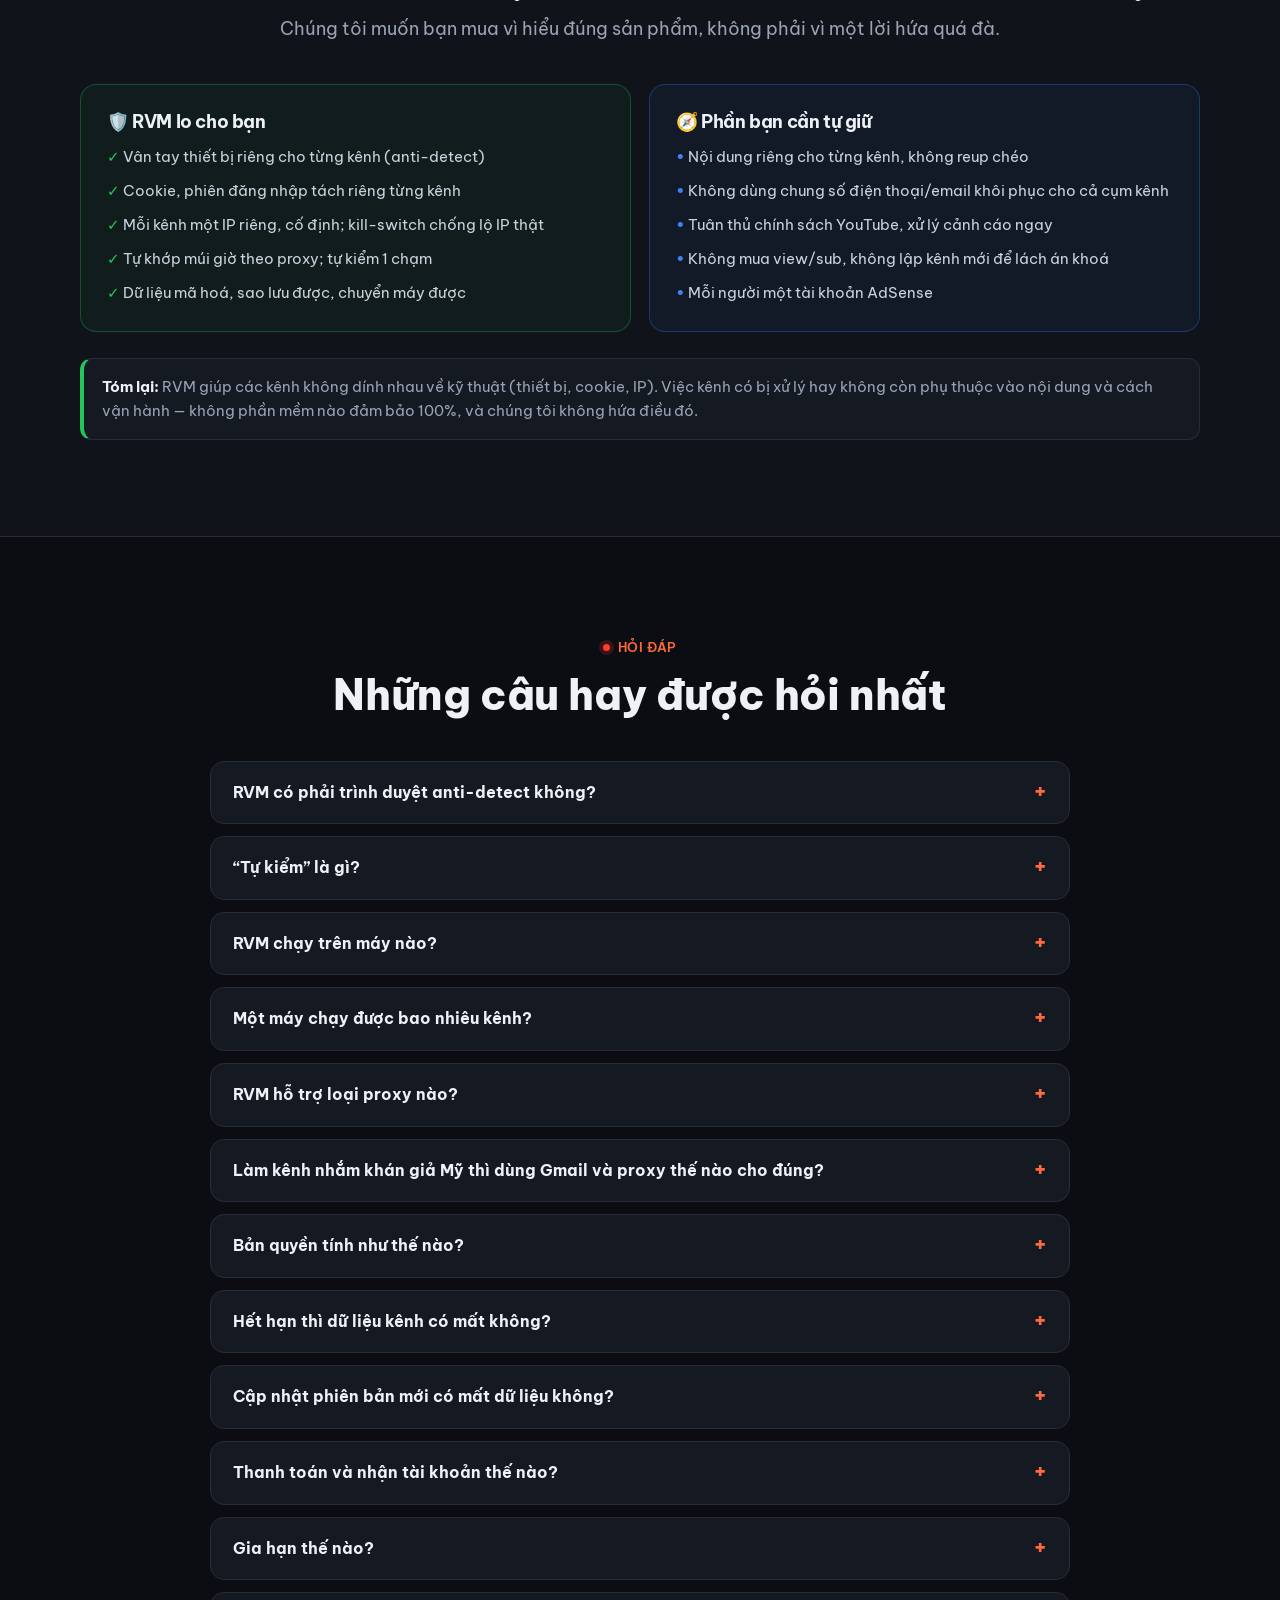
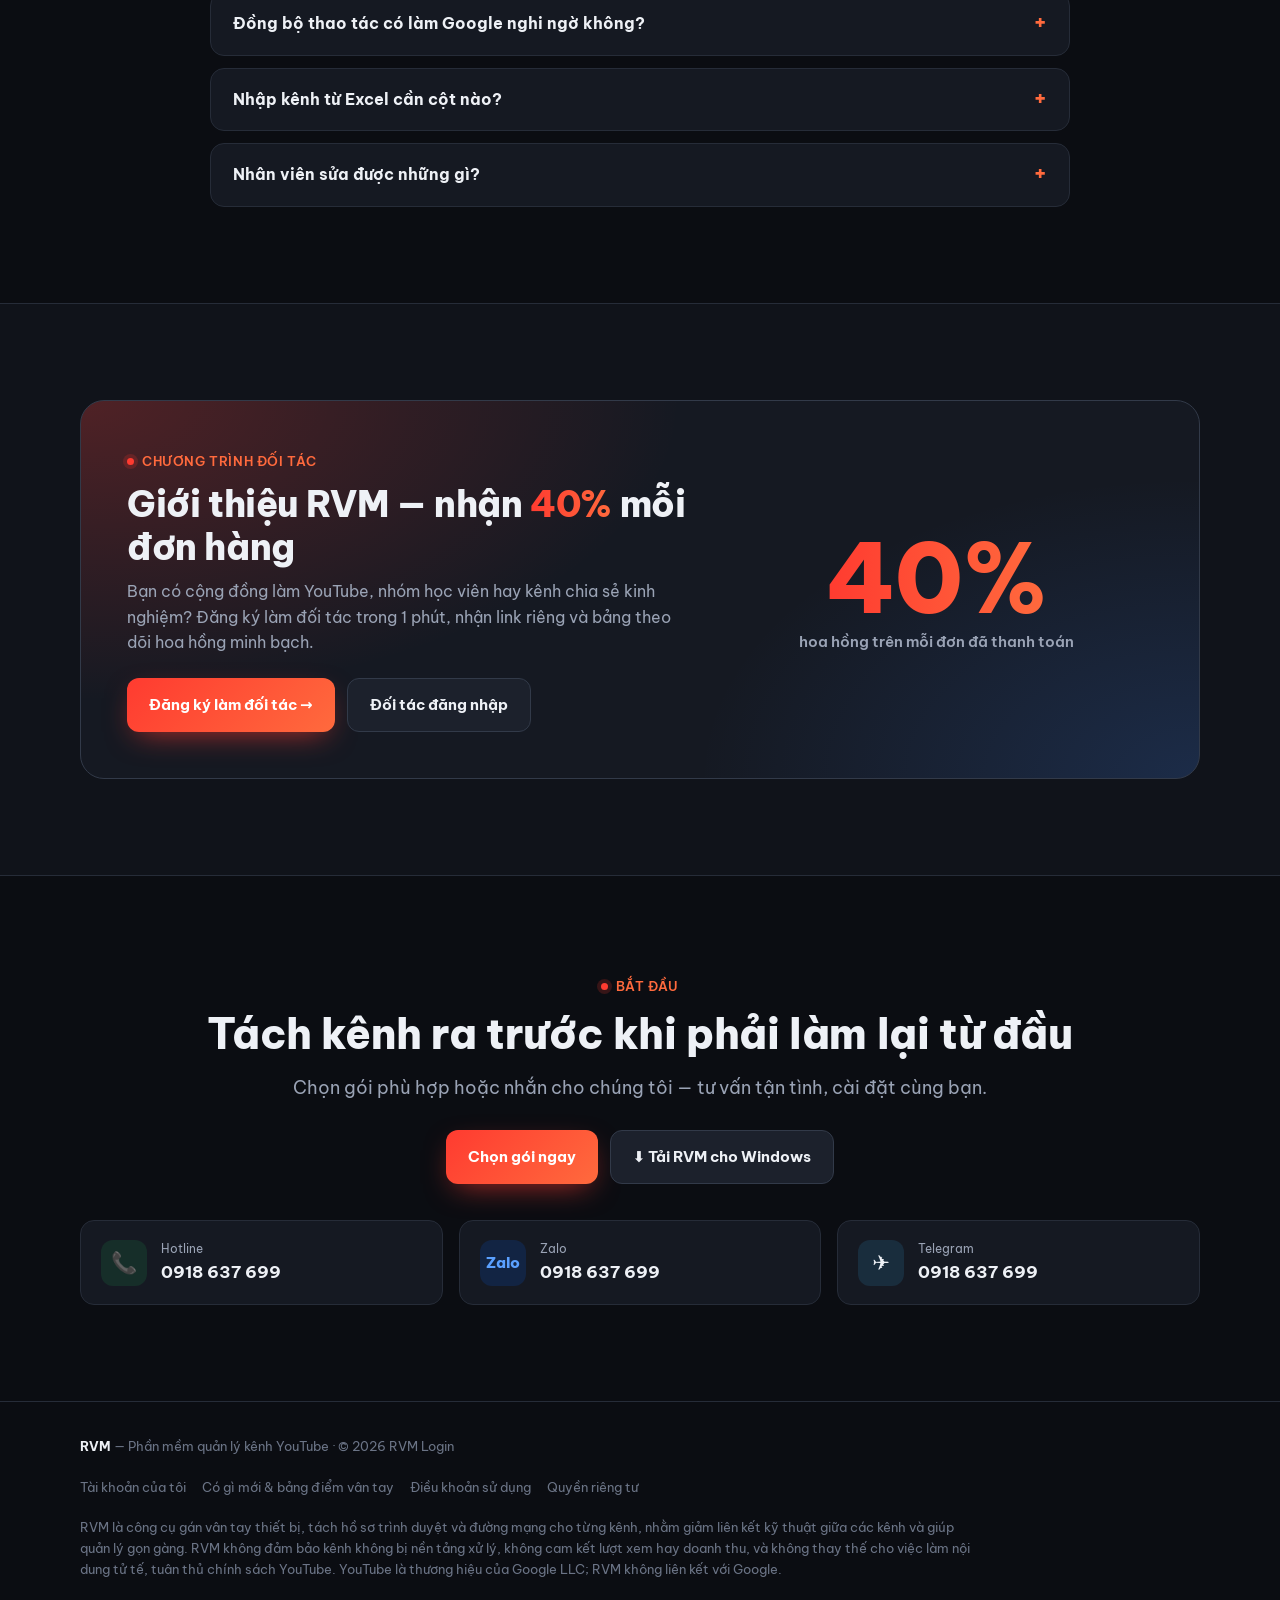
==== commit 47ad9cf8: "Cap nhat landing + huong-dan v1.3.3" ====
--- a/index.html
+++ b/index.html
@@ -65,8 +65,10 @@
       <p class="lead">RVM gán cho từng kênh một <b>bộ vân tay thiết bị riêng</b> (trình duyệt, card màn hình, độ phân giải, múi giờ…), một <b>proxy cố định</b> và dữ liệu mã hoá. Website nhìn mỗi kênh như một máy khác nhau — hàng chục kênh gọn trong một màn hình.</p>
       <div class="ctas">
         <a class="btn btn-p" href="#bang-gia">Mua bản quyền — từ <span data-minprice>180.000đ</span></a>
-        <a class="btn btn-g" data-download href="#"><span>⬇ Tải RVM v<span data-version></span></span></a>
-        <a class="btn btn-g" href="#video"><span>▶ Xem video hướng dẫn (8 phút)</span></a>
+        <a class="btn btn-g" data-download href="#"><span>⬇ Tải cho Windows v<span data-version></span></span></a>
+        <a class="btn btn-g" href="#video"><span>▶ Video hướng dẫn Windows (8 phút)</span></a>
+        <a class="btn btn-g" data-mac-only data-mac-arm href="#mac" style="display:none"><span>🍎 Tải cho Mac v<span data-mac-version></span> (chip Apple)</span></a>
+        <a class="btn btn-g" data-mac-only href="huong-dan-mac.html#video" style="display:none"><span>▶ Video hướng dẫn cài trên Mac</span></a>
       </div>
       <div class="chips">
         <span class="chip">🧬 <b>Vân tay thiết bị</b> riêng từng kênh</span>
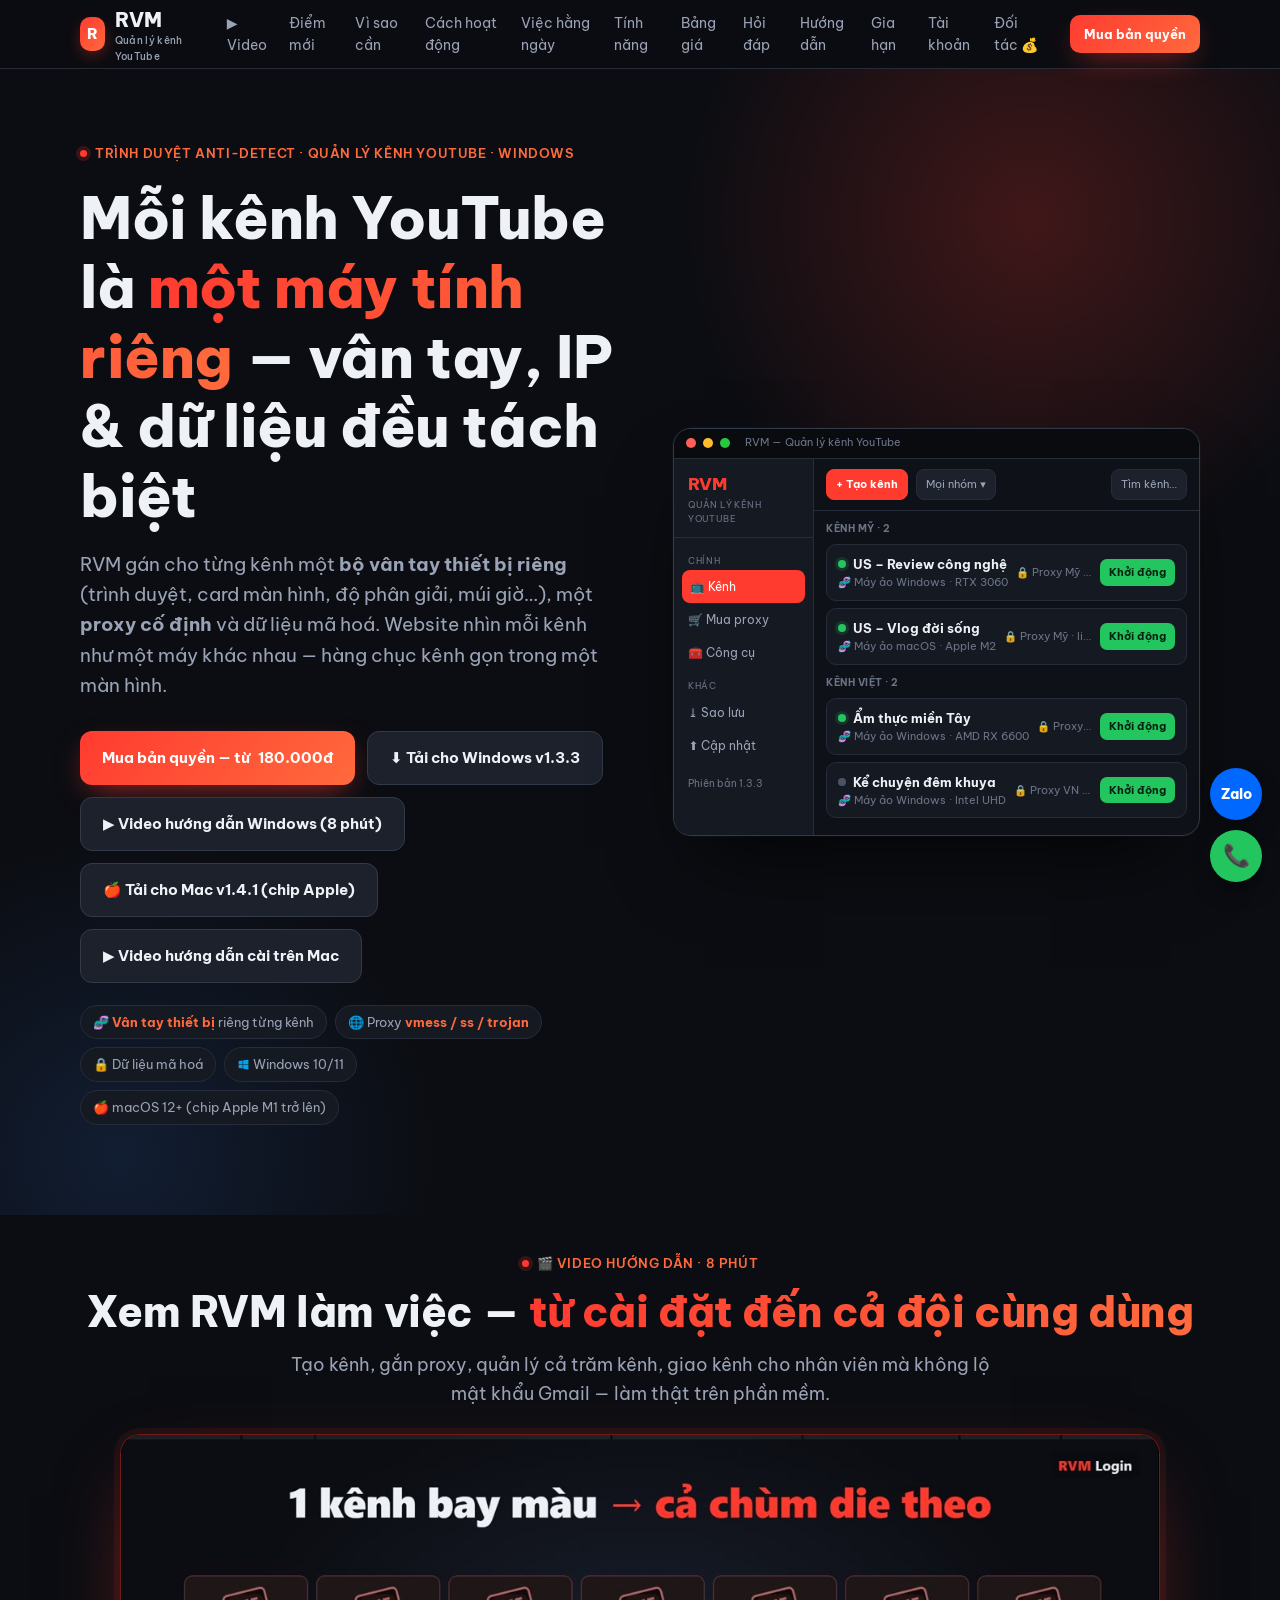
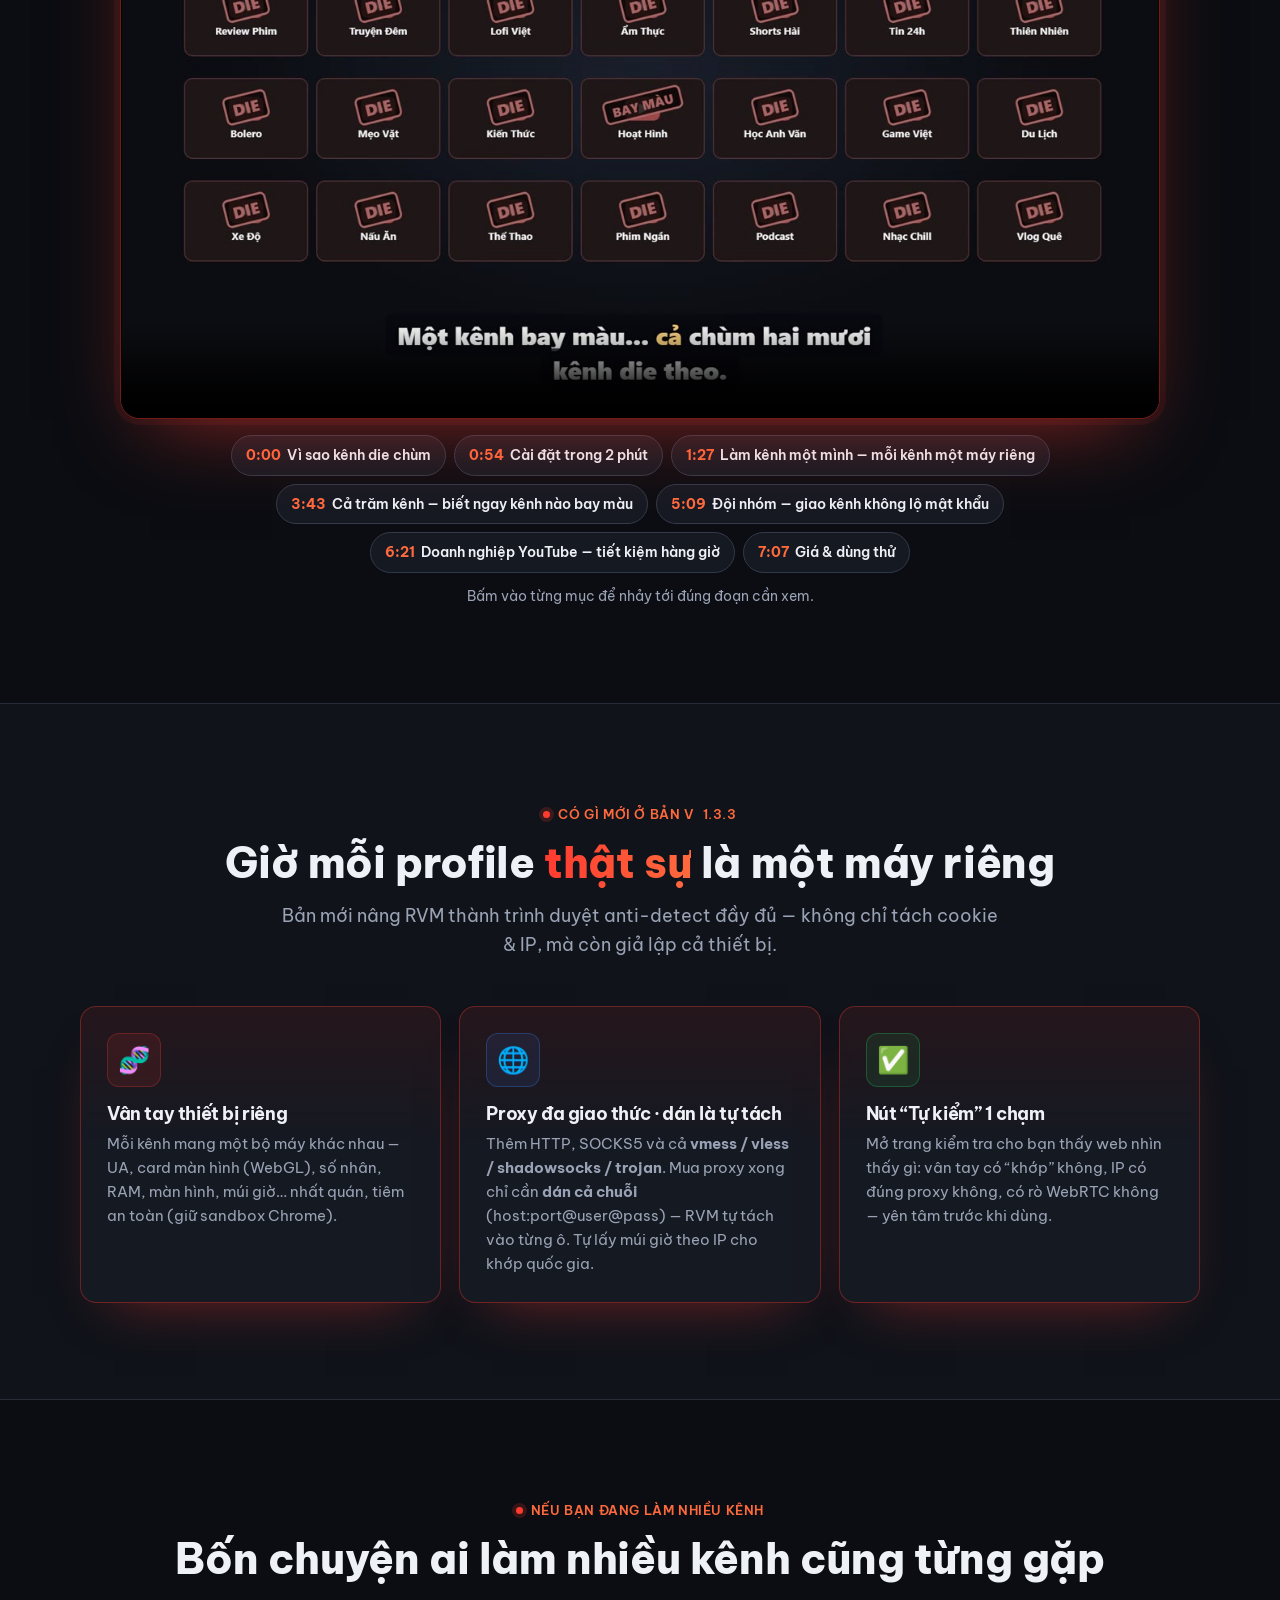
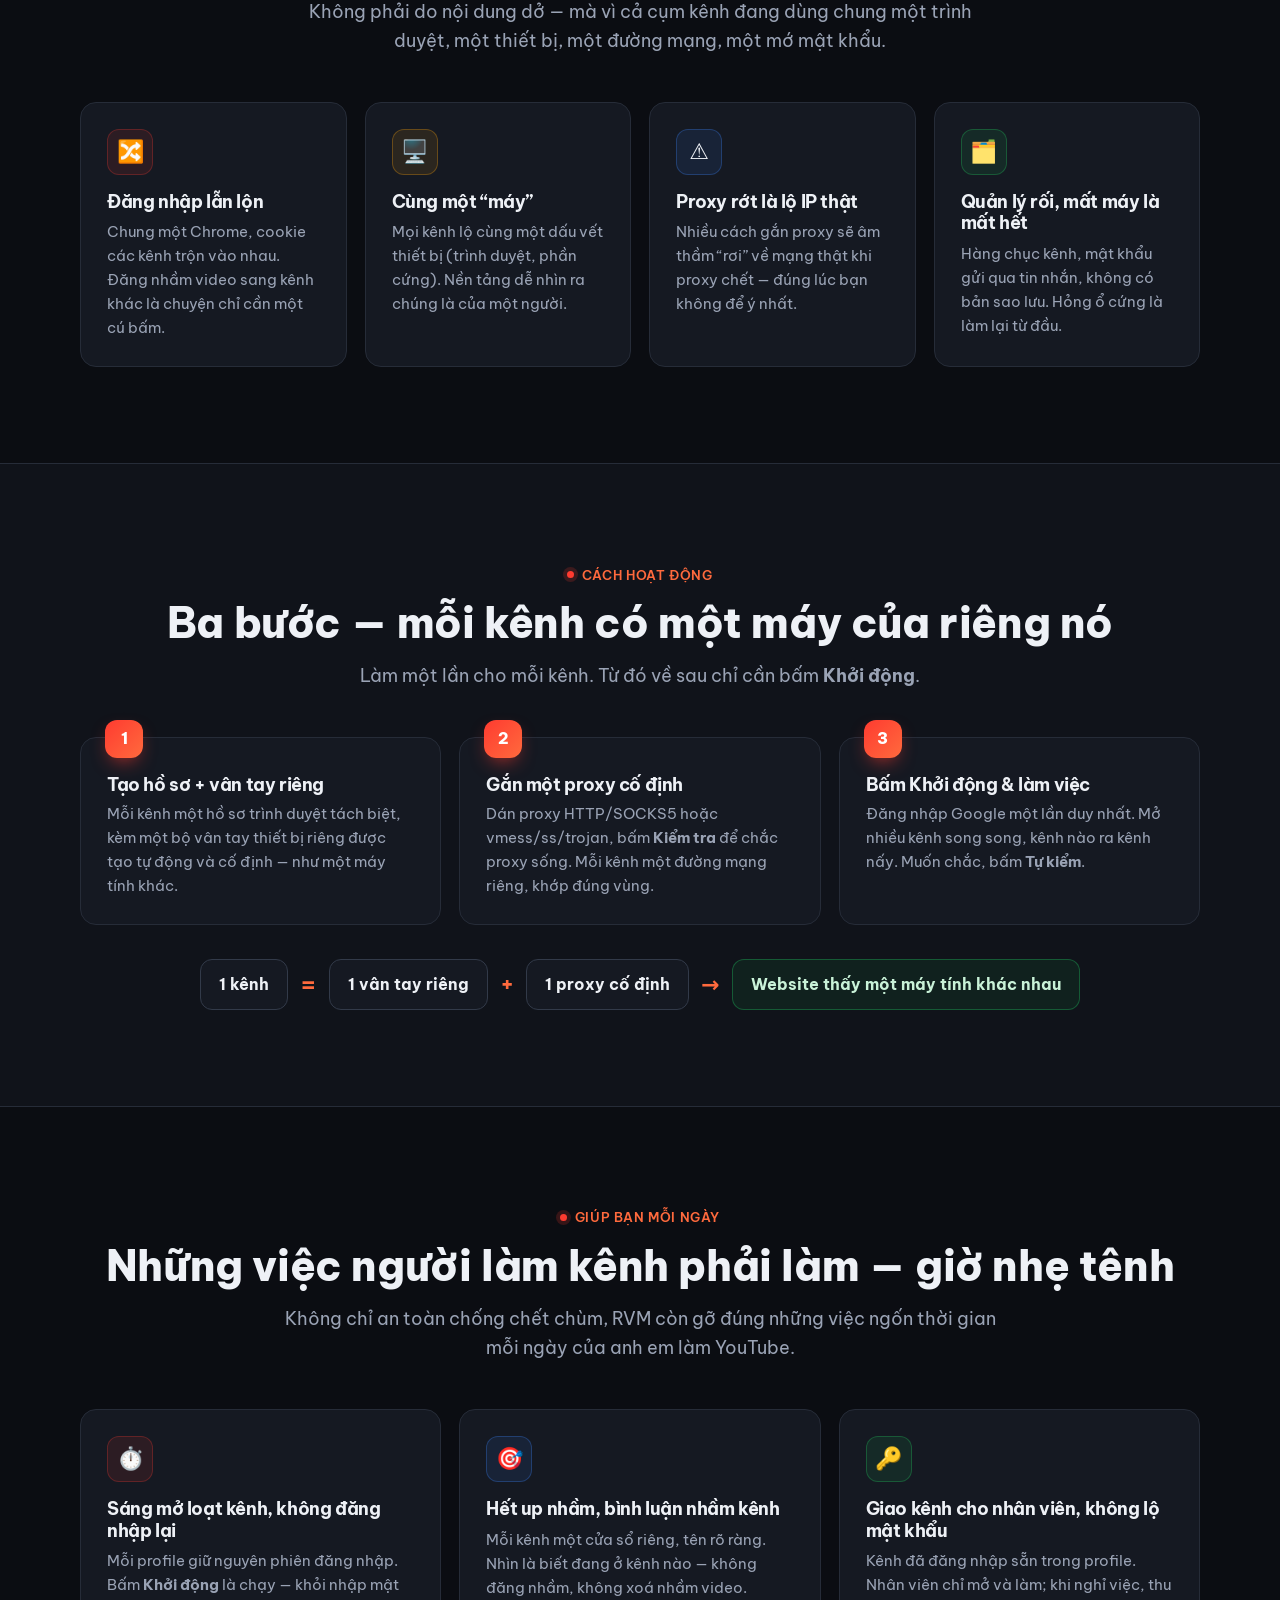
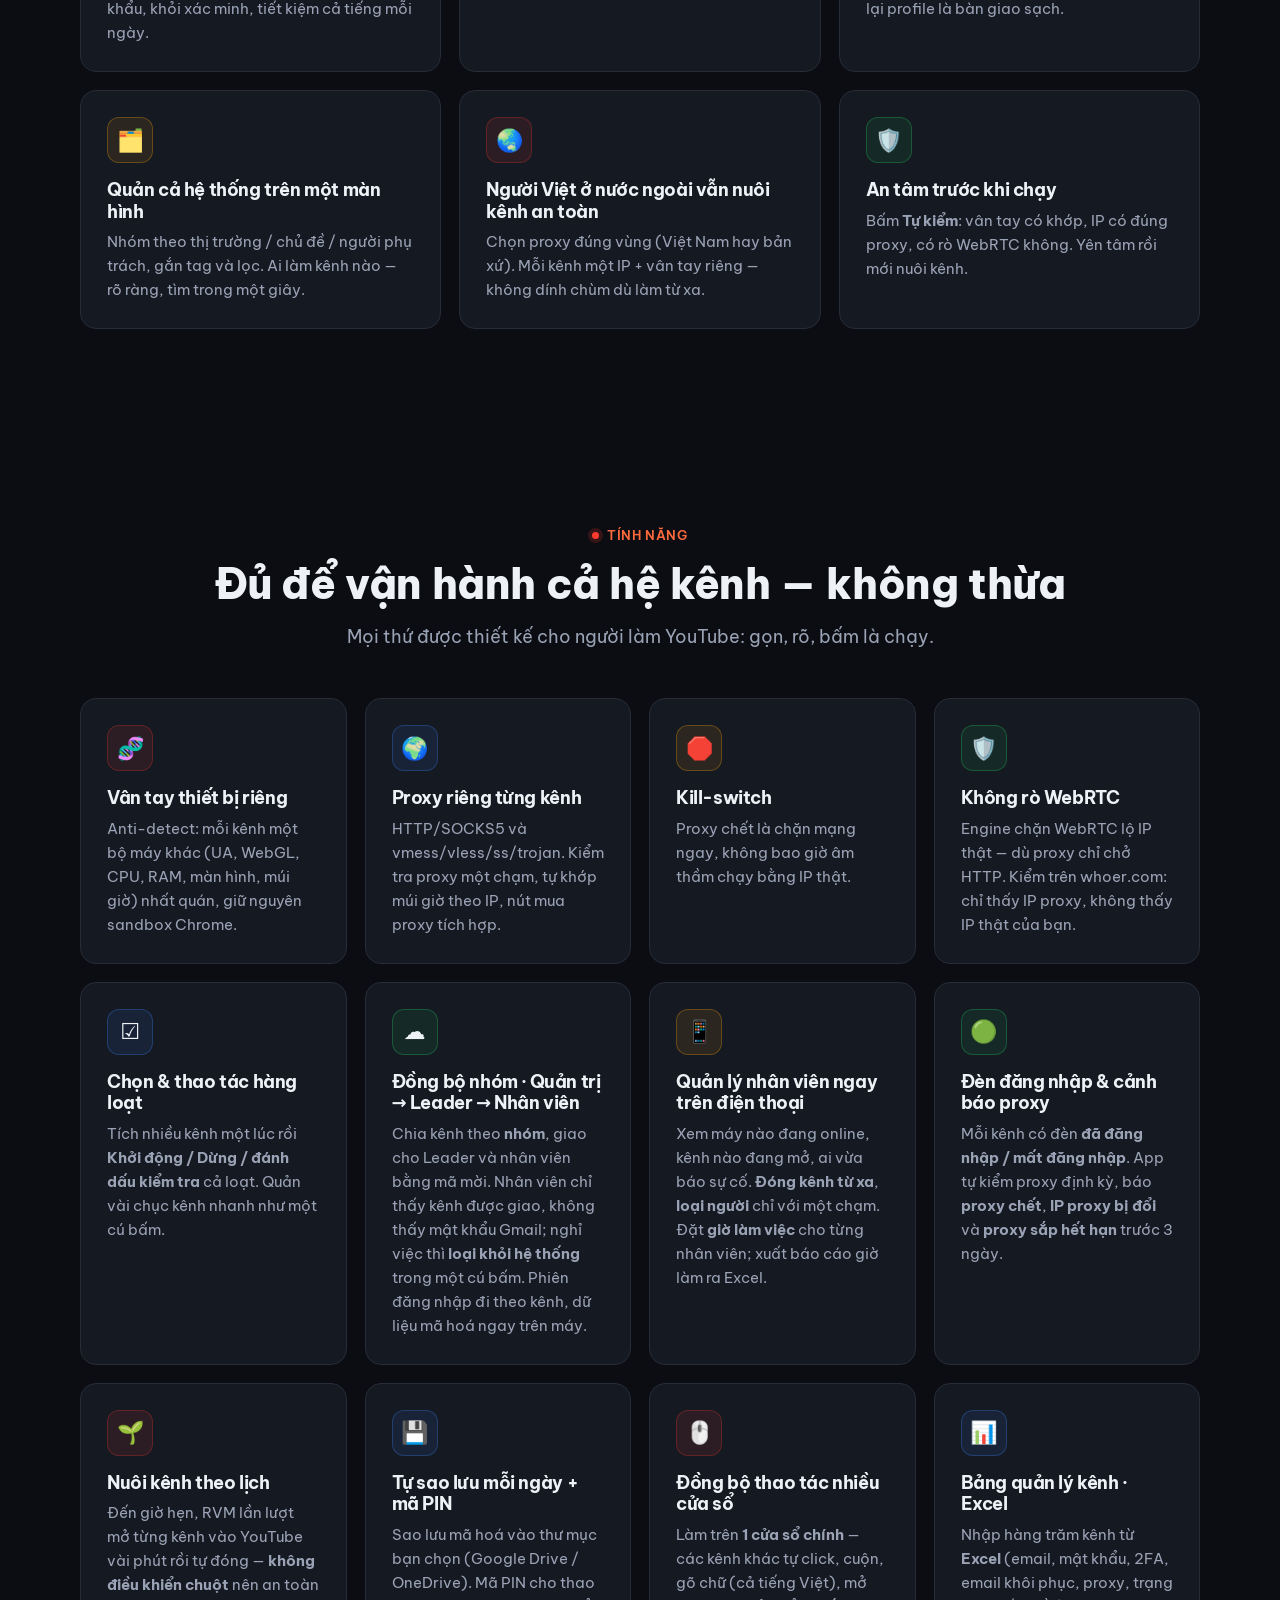
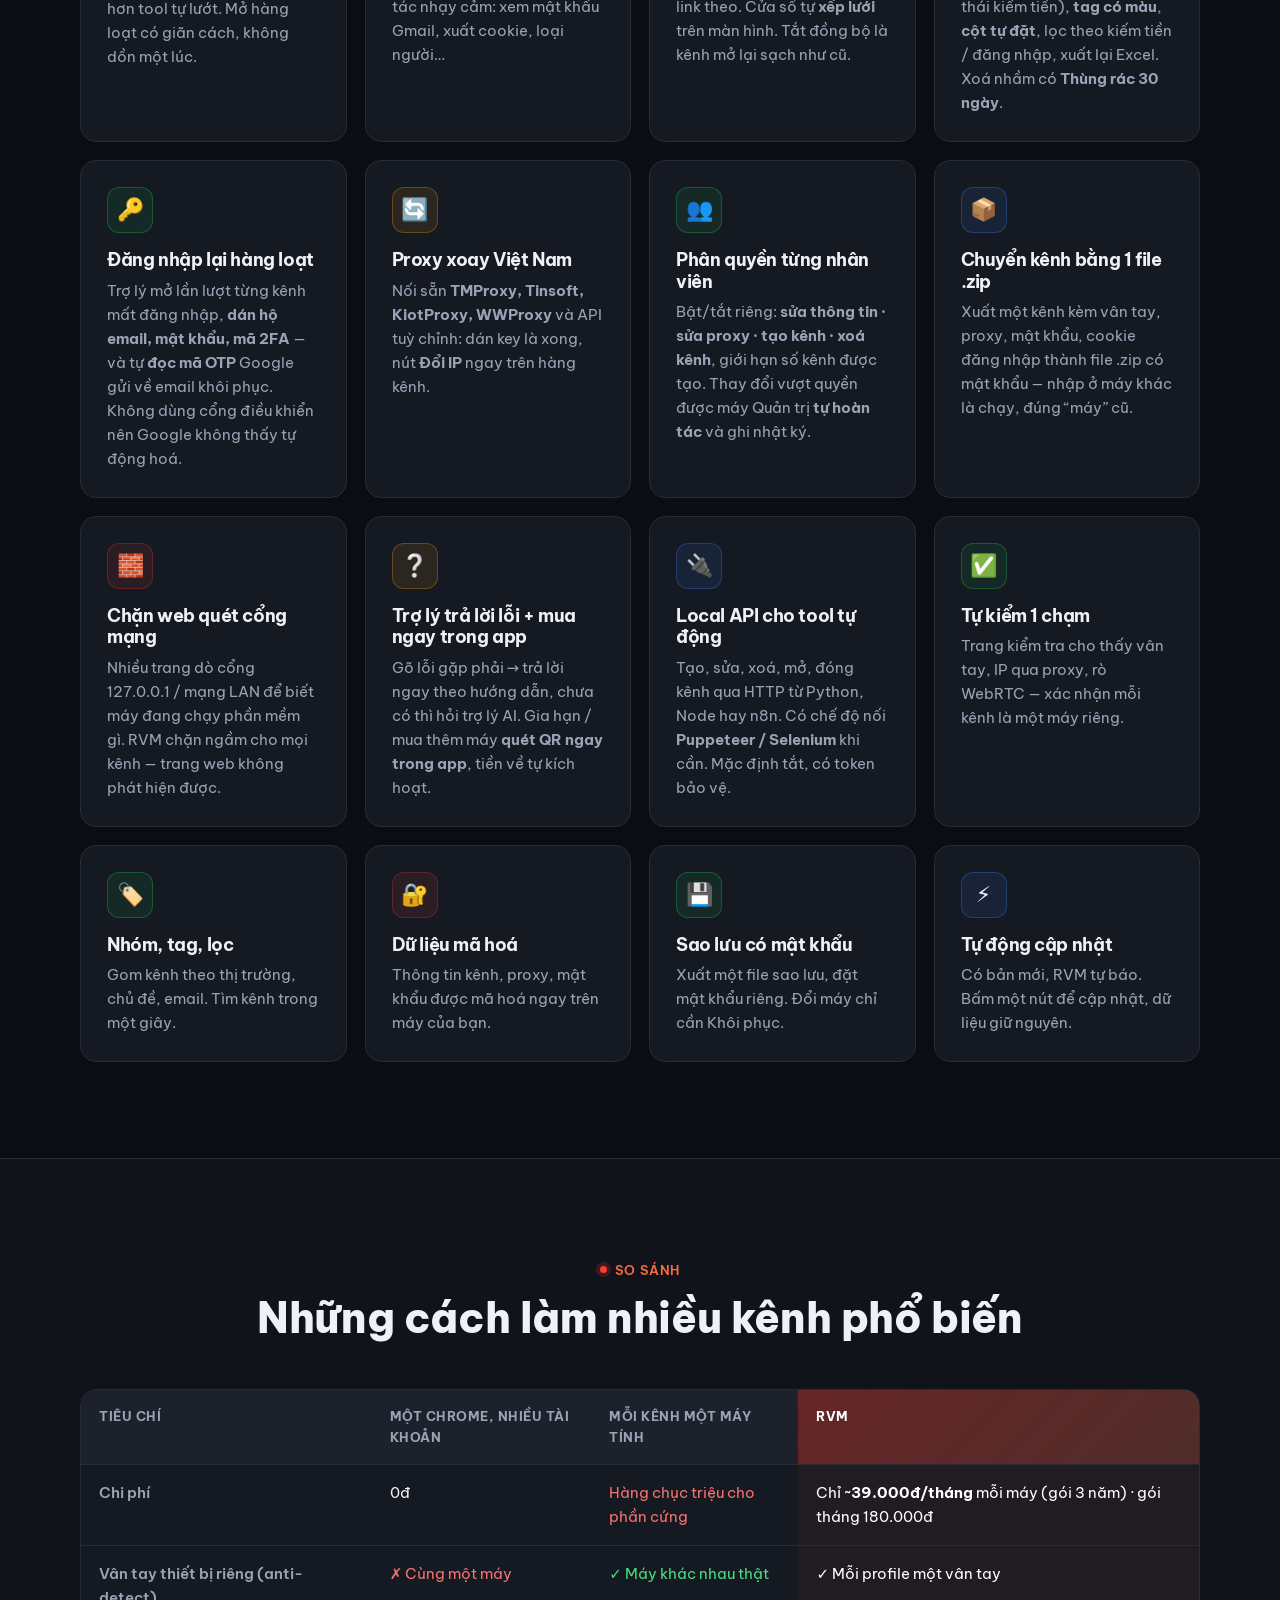
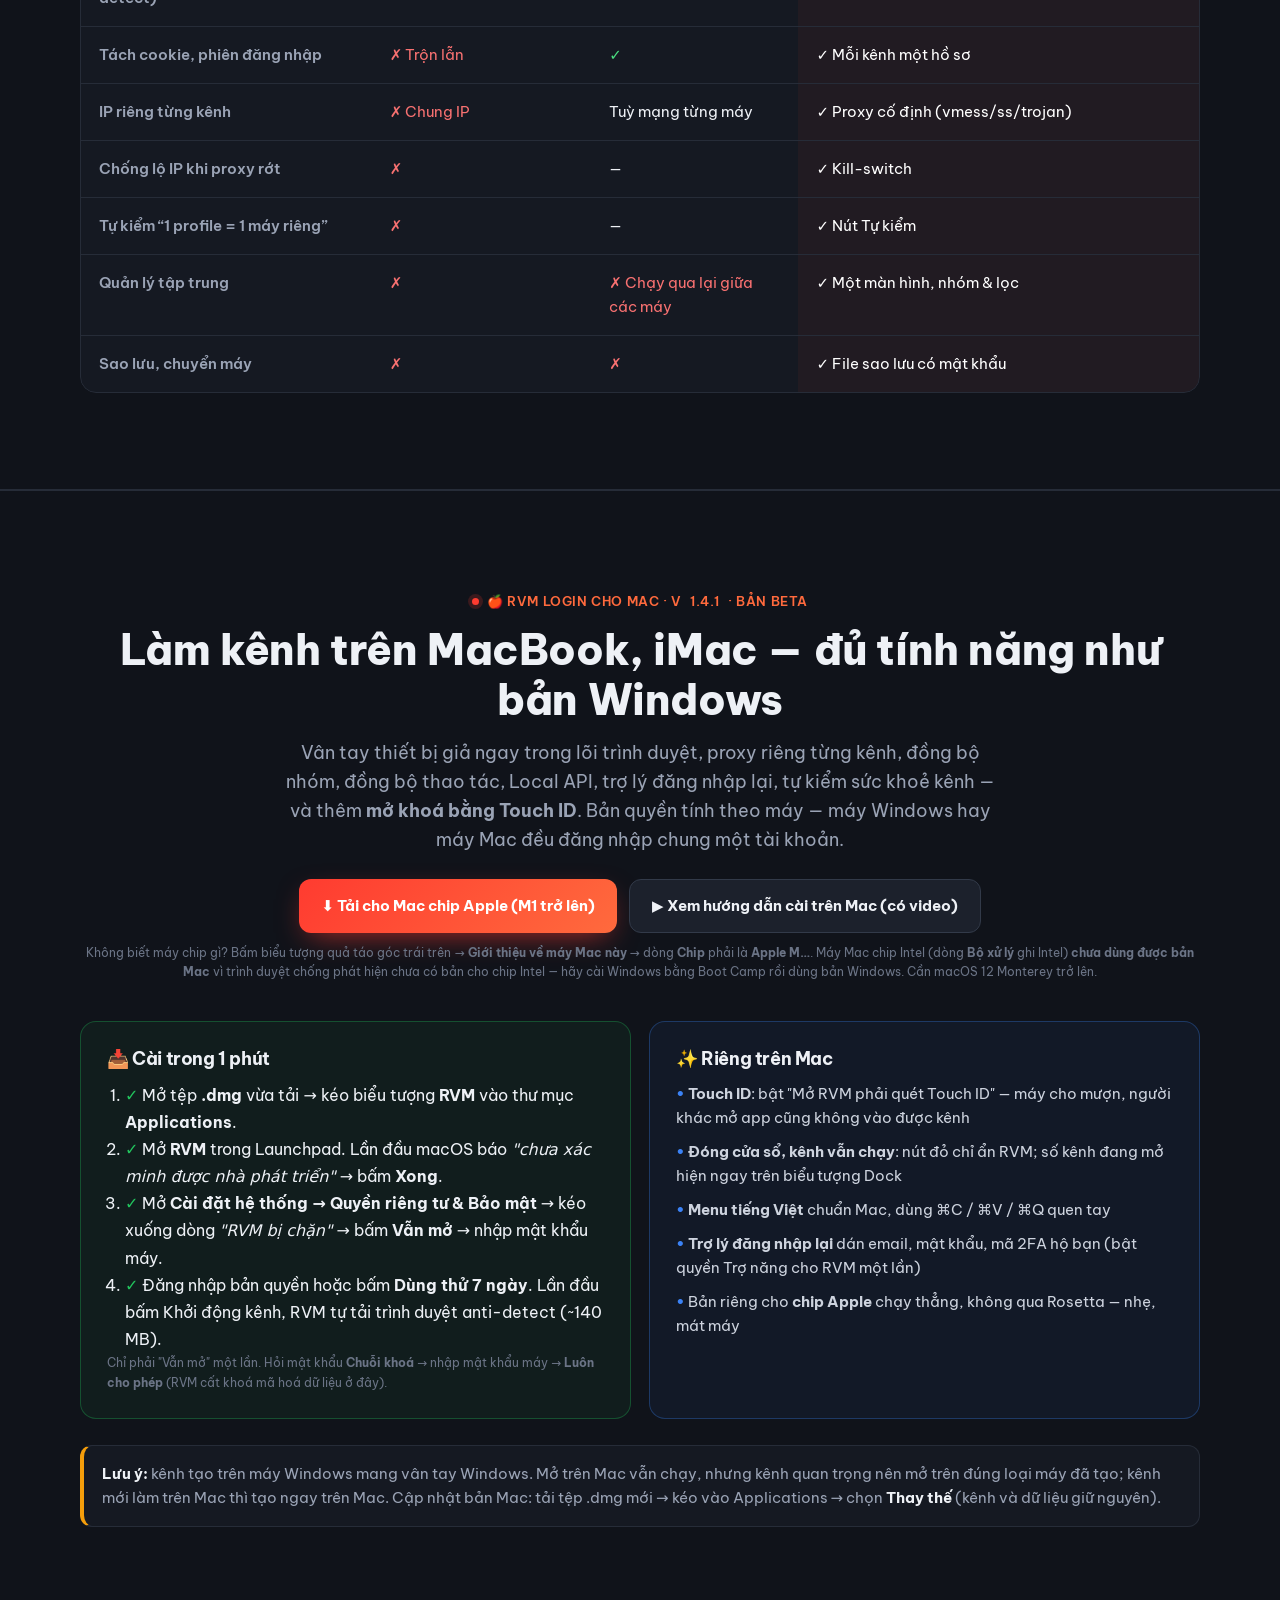
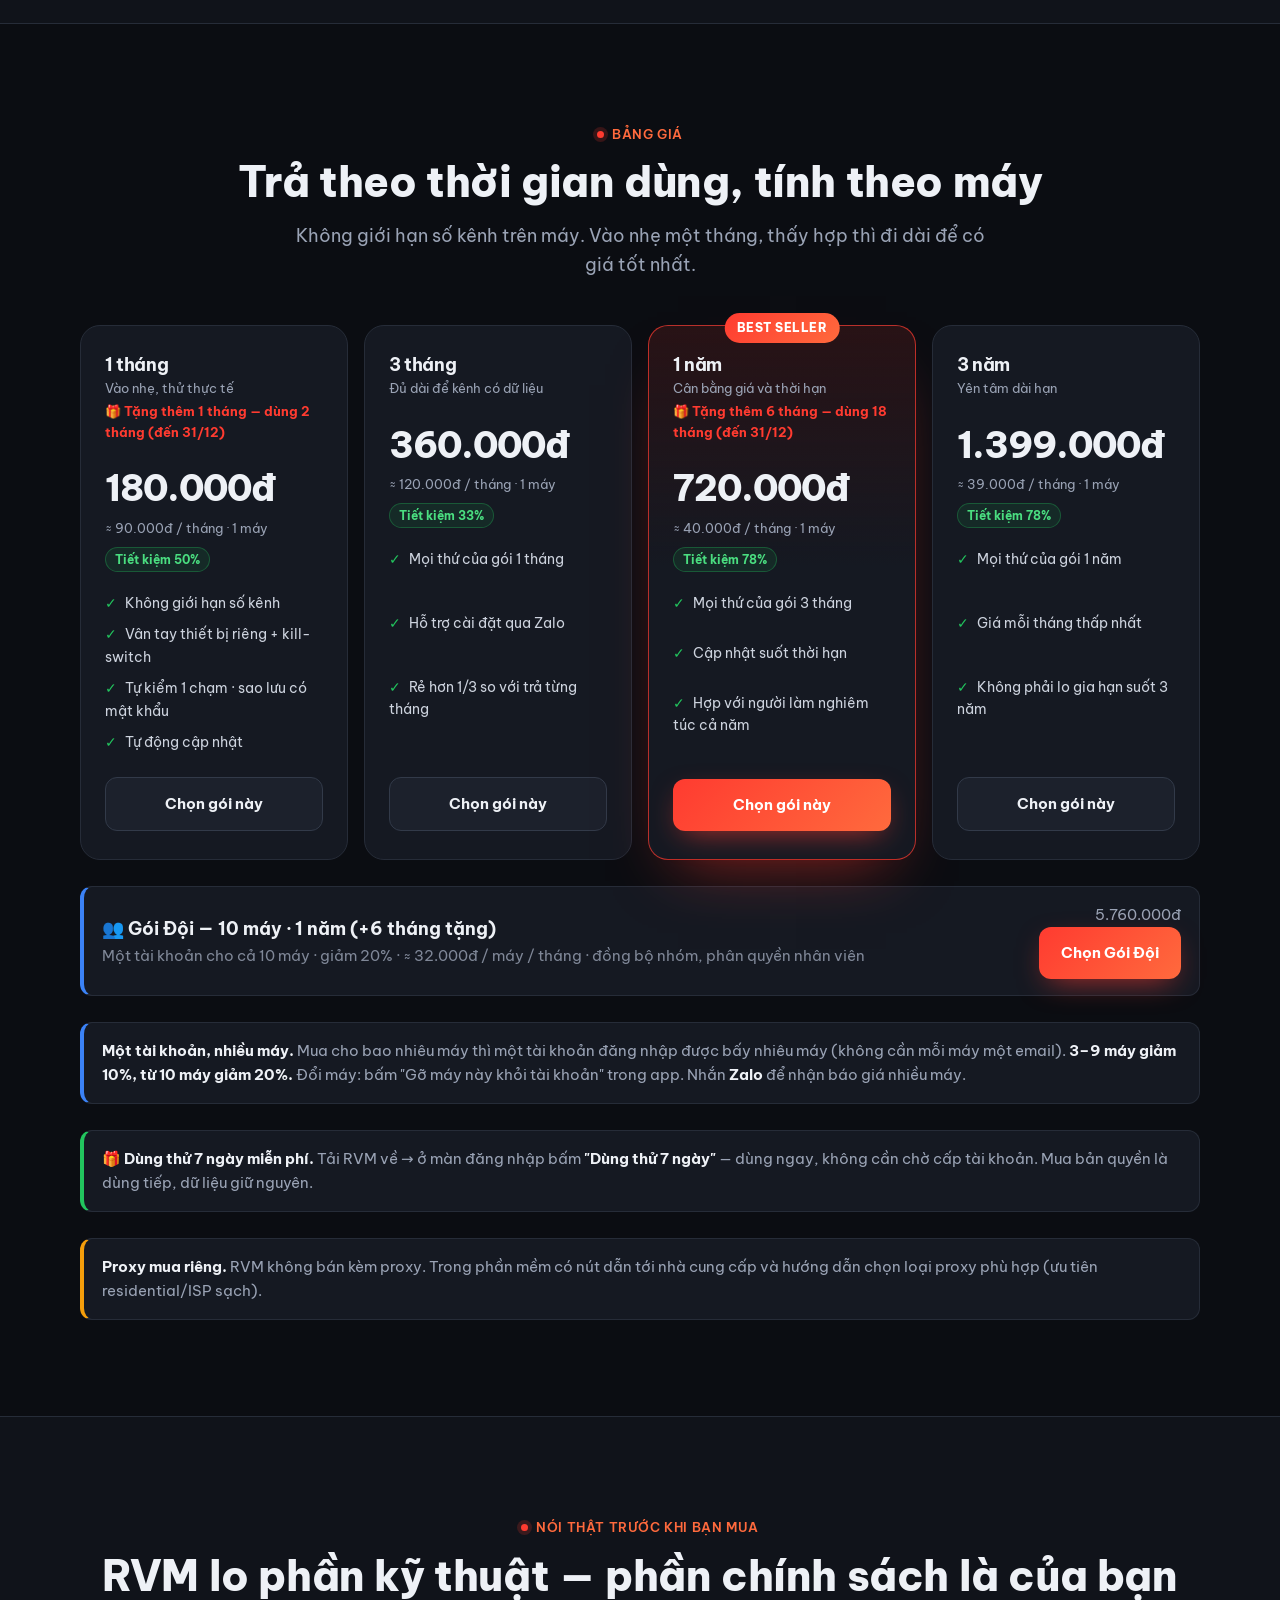
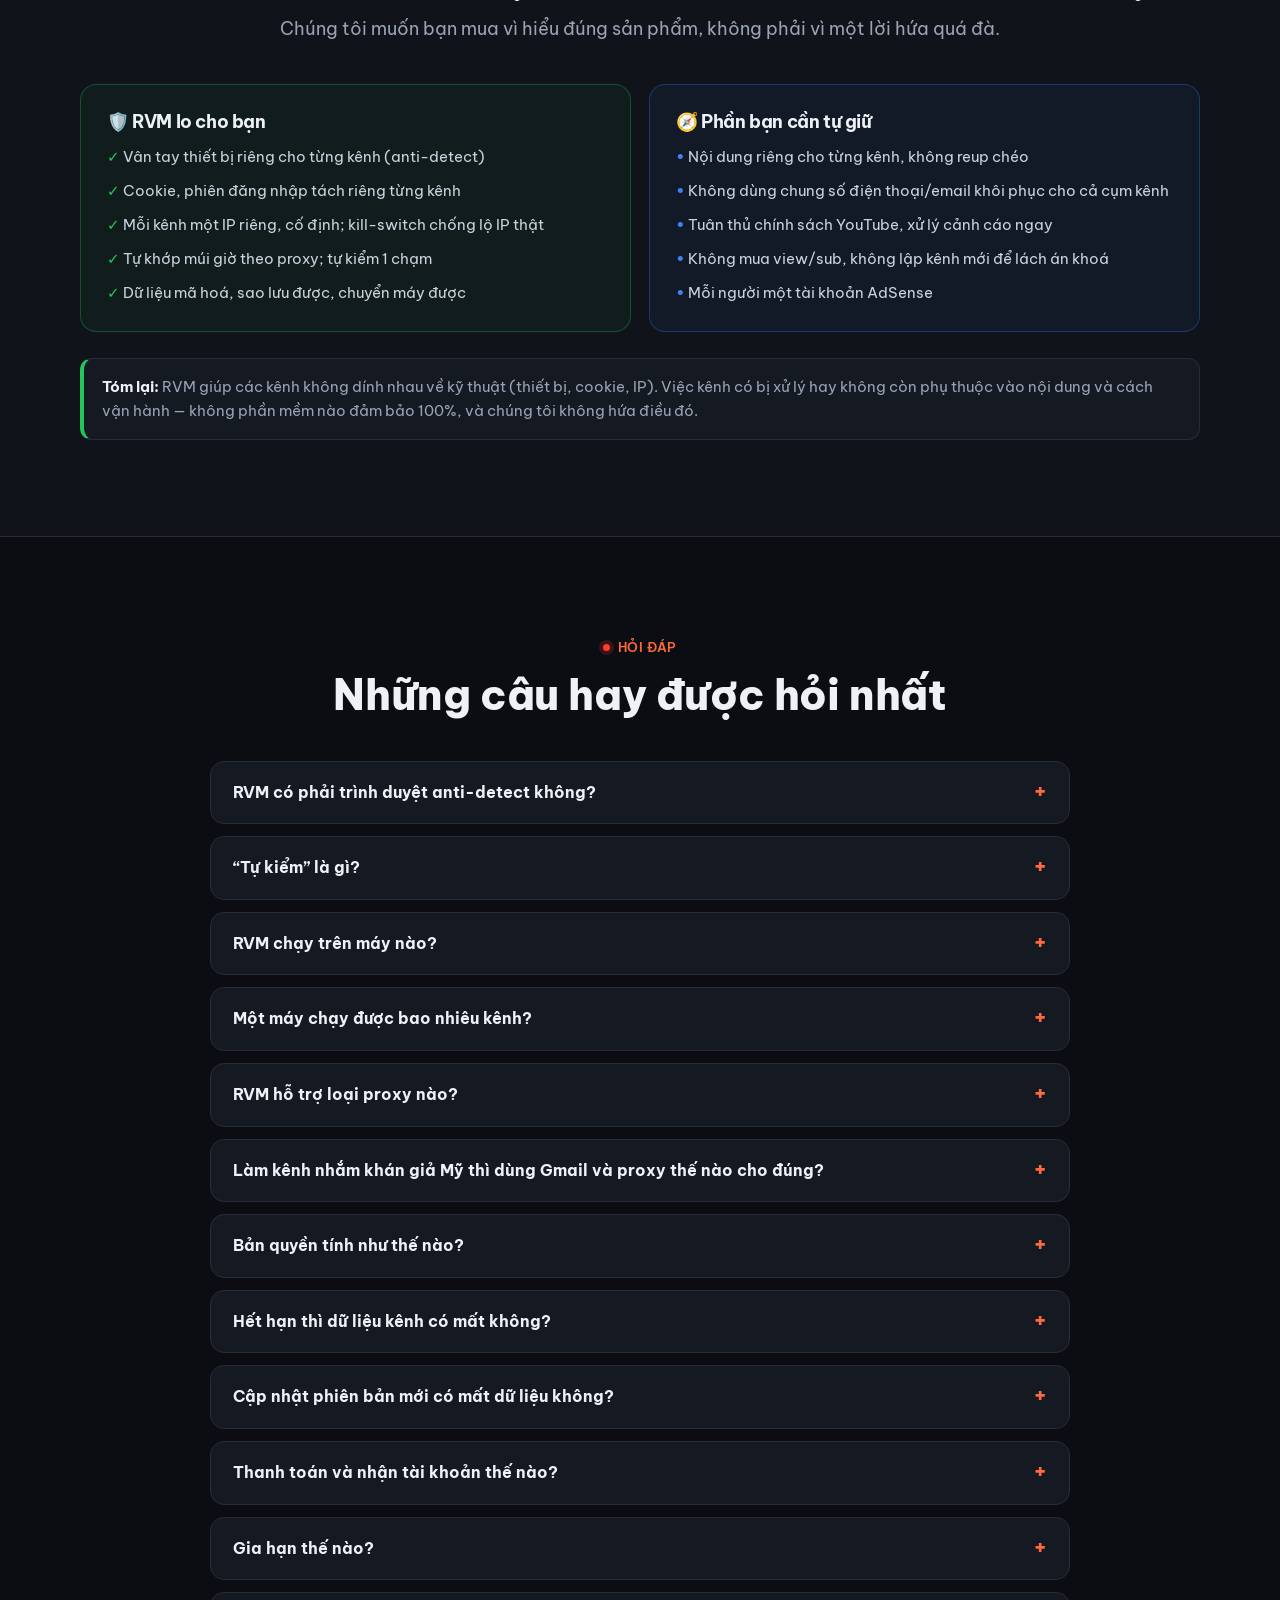
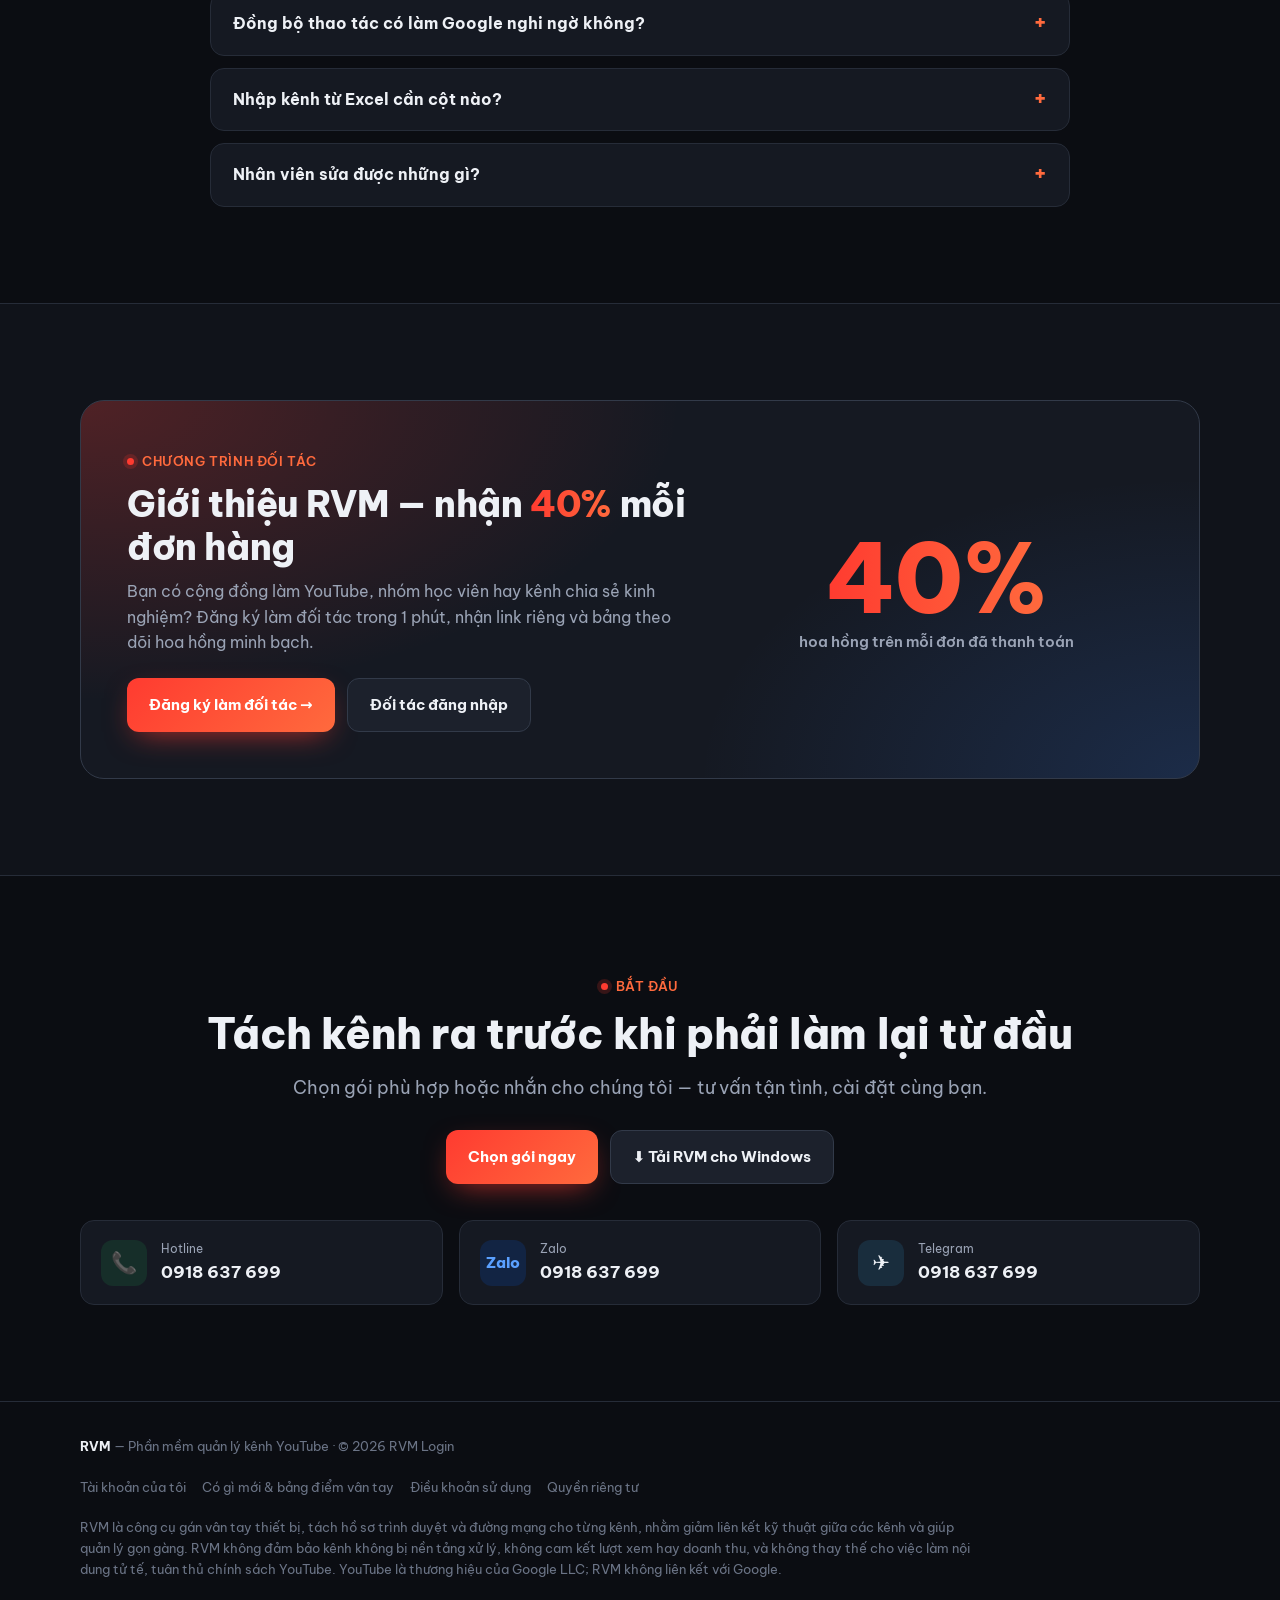
==== commit 2e5effc8: "Cap nhat landing + huong-dan v1.3.3" ====
--- a/index.html
+++ b/index.html
@@ -74,7 +74,7 @@
         <span class="chip">🧬 <b>Vân tay thiết bị</b> riêng từng kênh</span>
         <span class="chip">🌐 Proxy <b>vmess / ss / trojan</b></span>
         <span class="chip">🔒 Dữ liệu mã hoá</span>
-        <span class="chip">🪟 Windows 10/11</span>
+        <span class="chip"><svg viewBox="0 0 24 24" width="1em" height="1em" fill="#00a4ef" style="vertical-align:-.12em;flex:none" aria-hidden="true"><path d="M3 5.4l7.4-1v7.1H3zM11.4 4.3L21 3v8.5h-9.6zM3 12.5h7.4v7.1L3 18.6zM11.4 12.5H21V21l-9.6-1.3z"/></svg> Windows 10/11</span>
         <span class="chip" data-mac-only style="display:none">🍎 macOS 12+ (chip Apple M1 trở lên)</span>
       </div>
       <div class="refbar" id="refbar"></div>
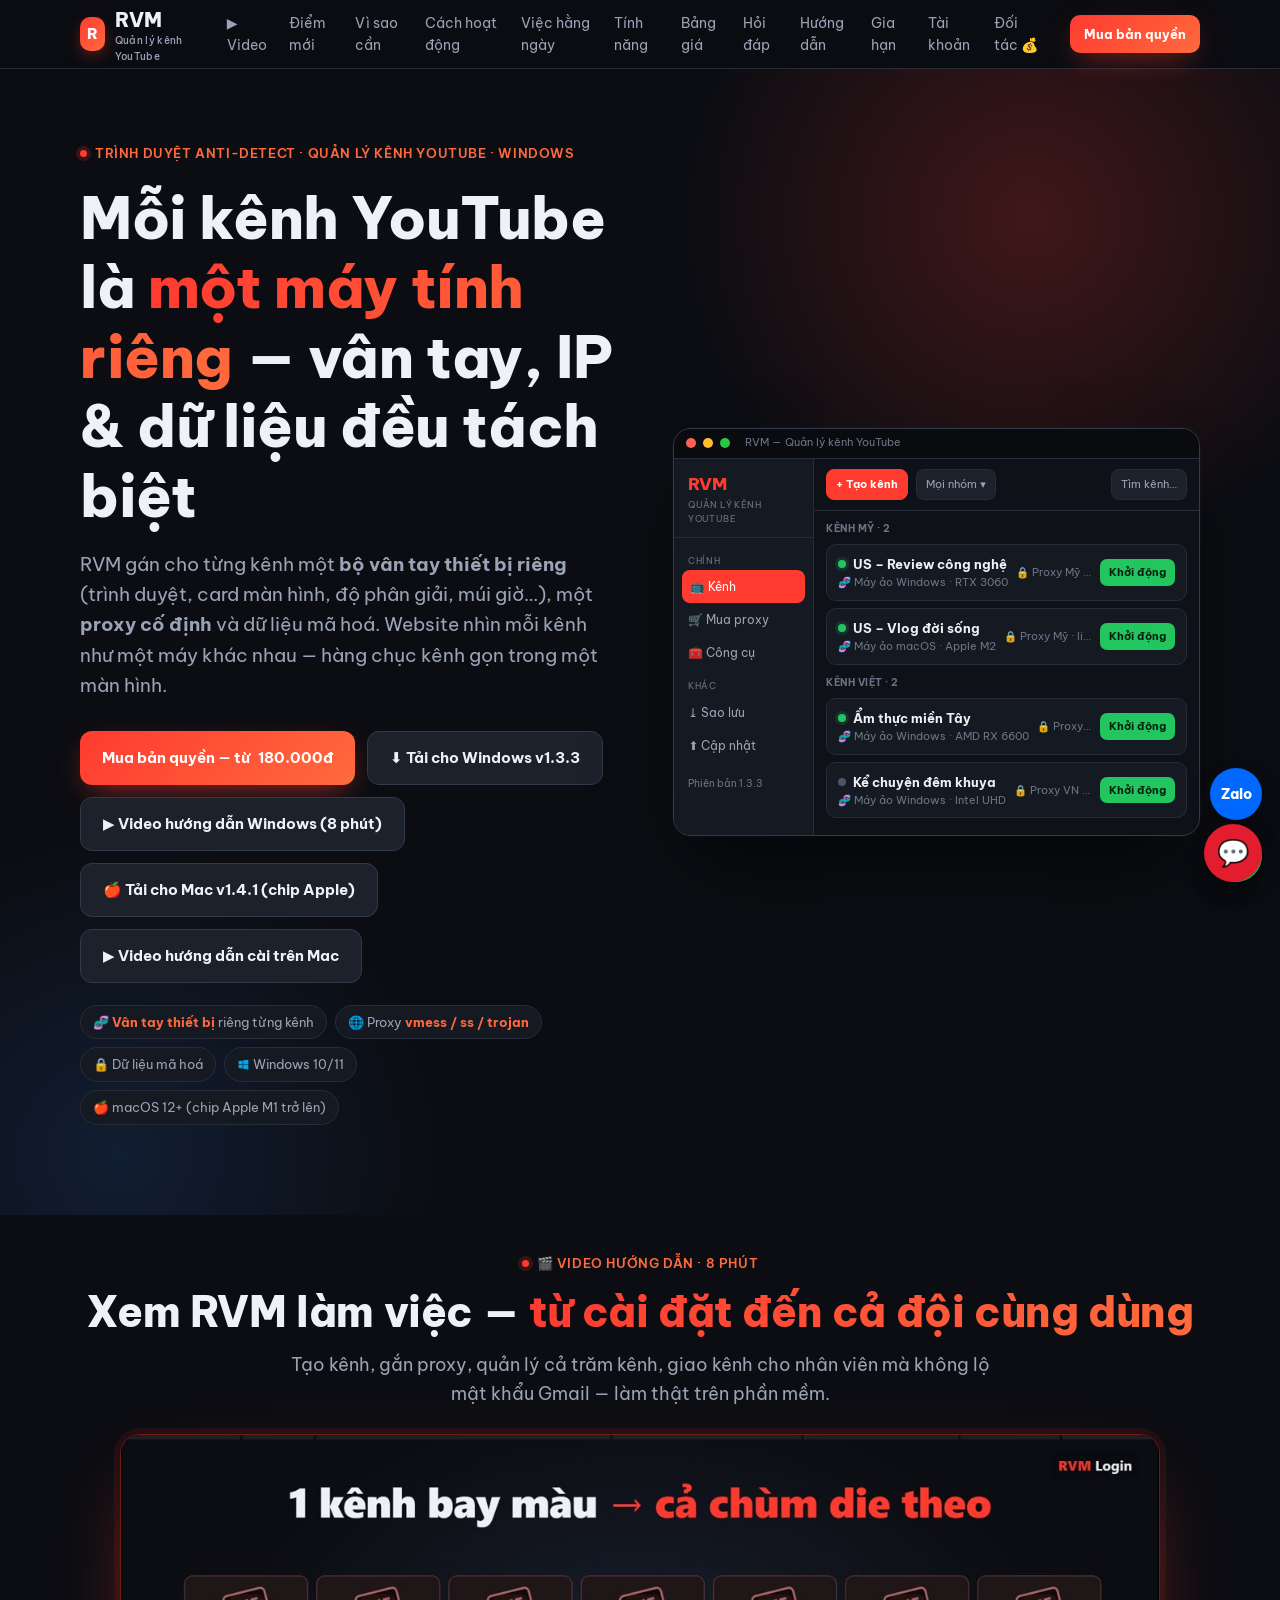
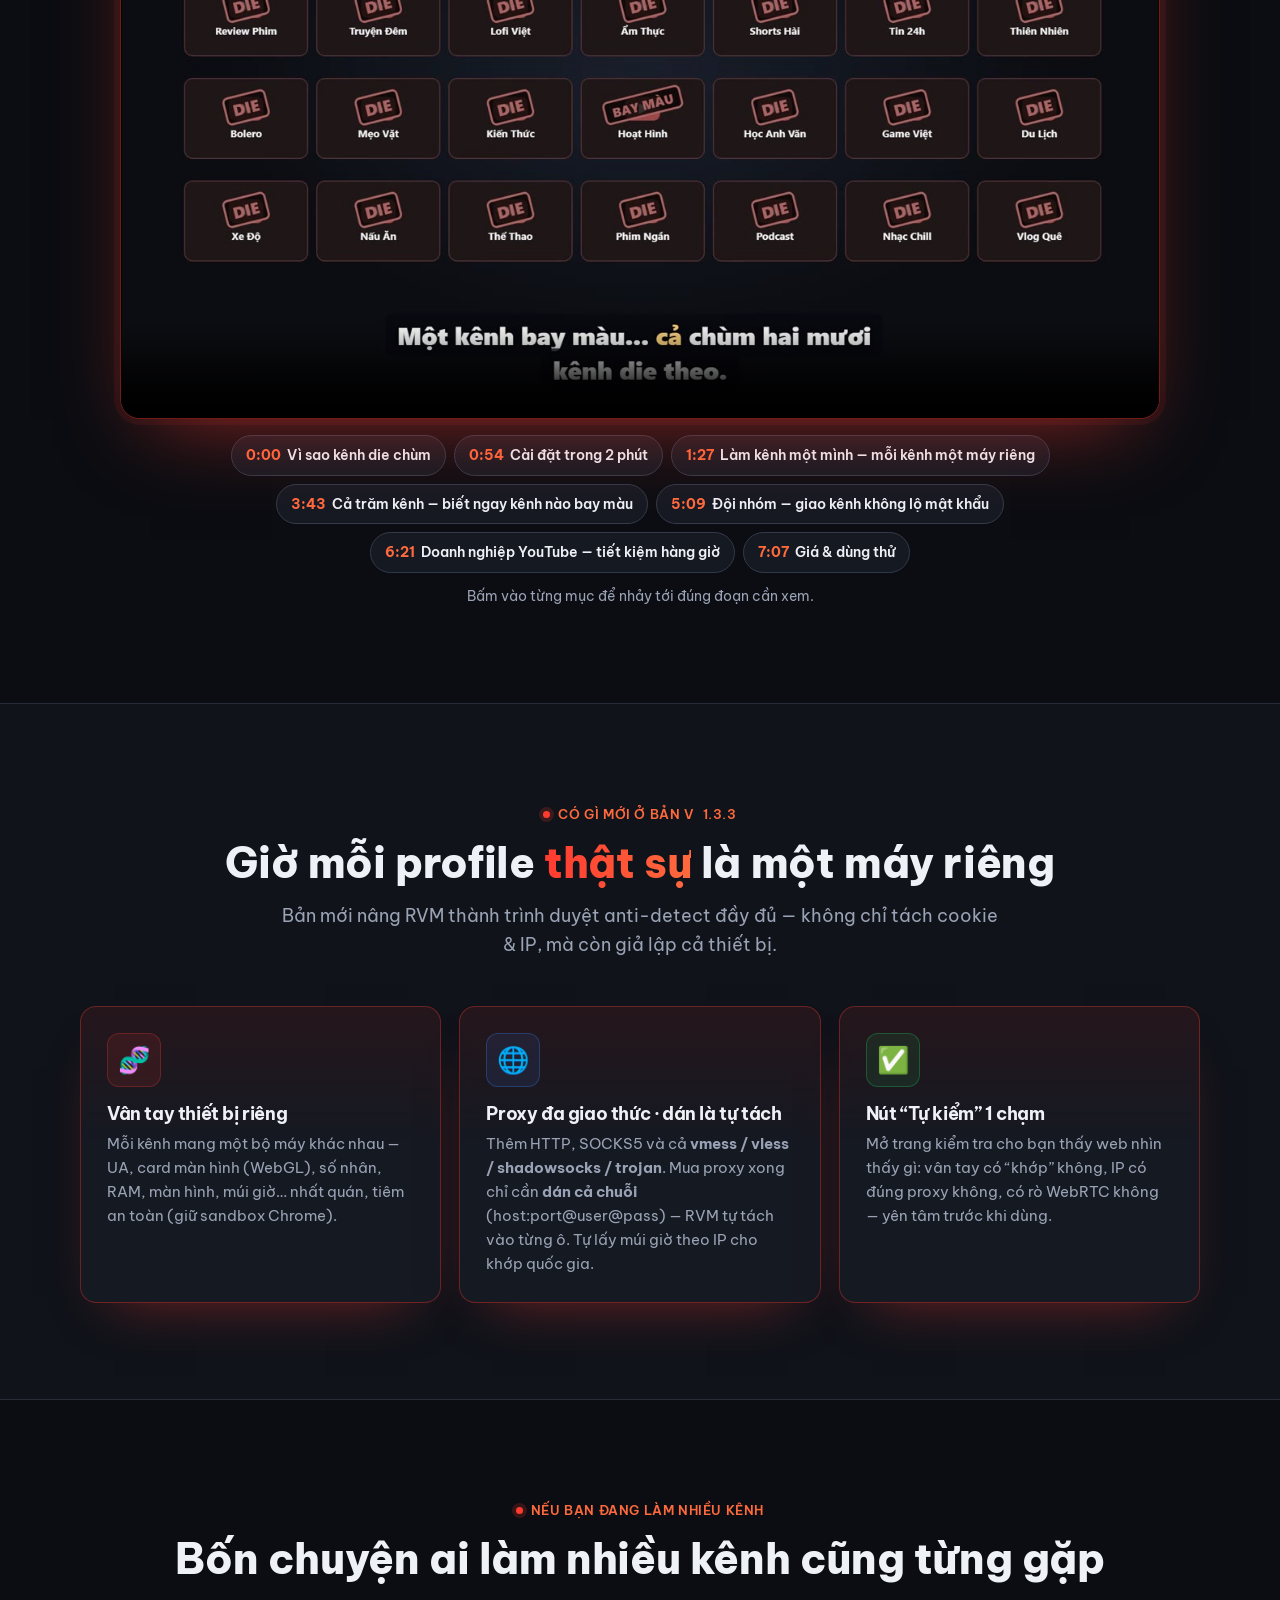
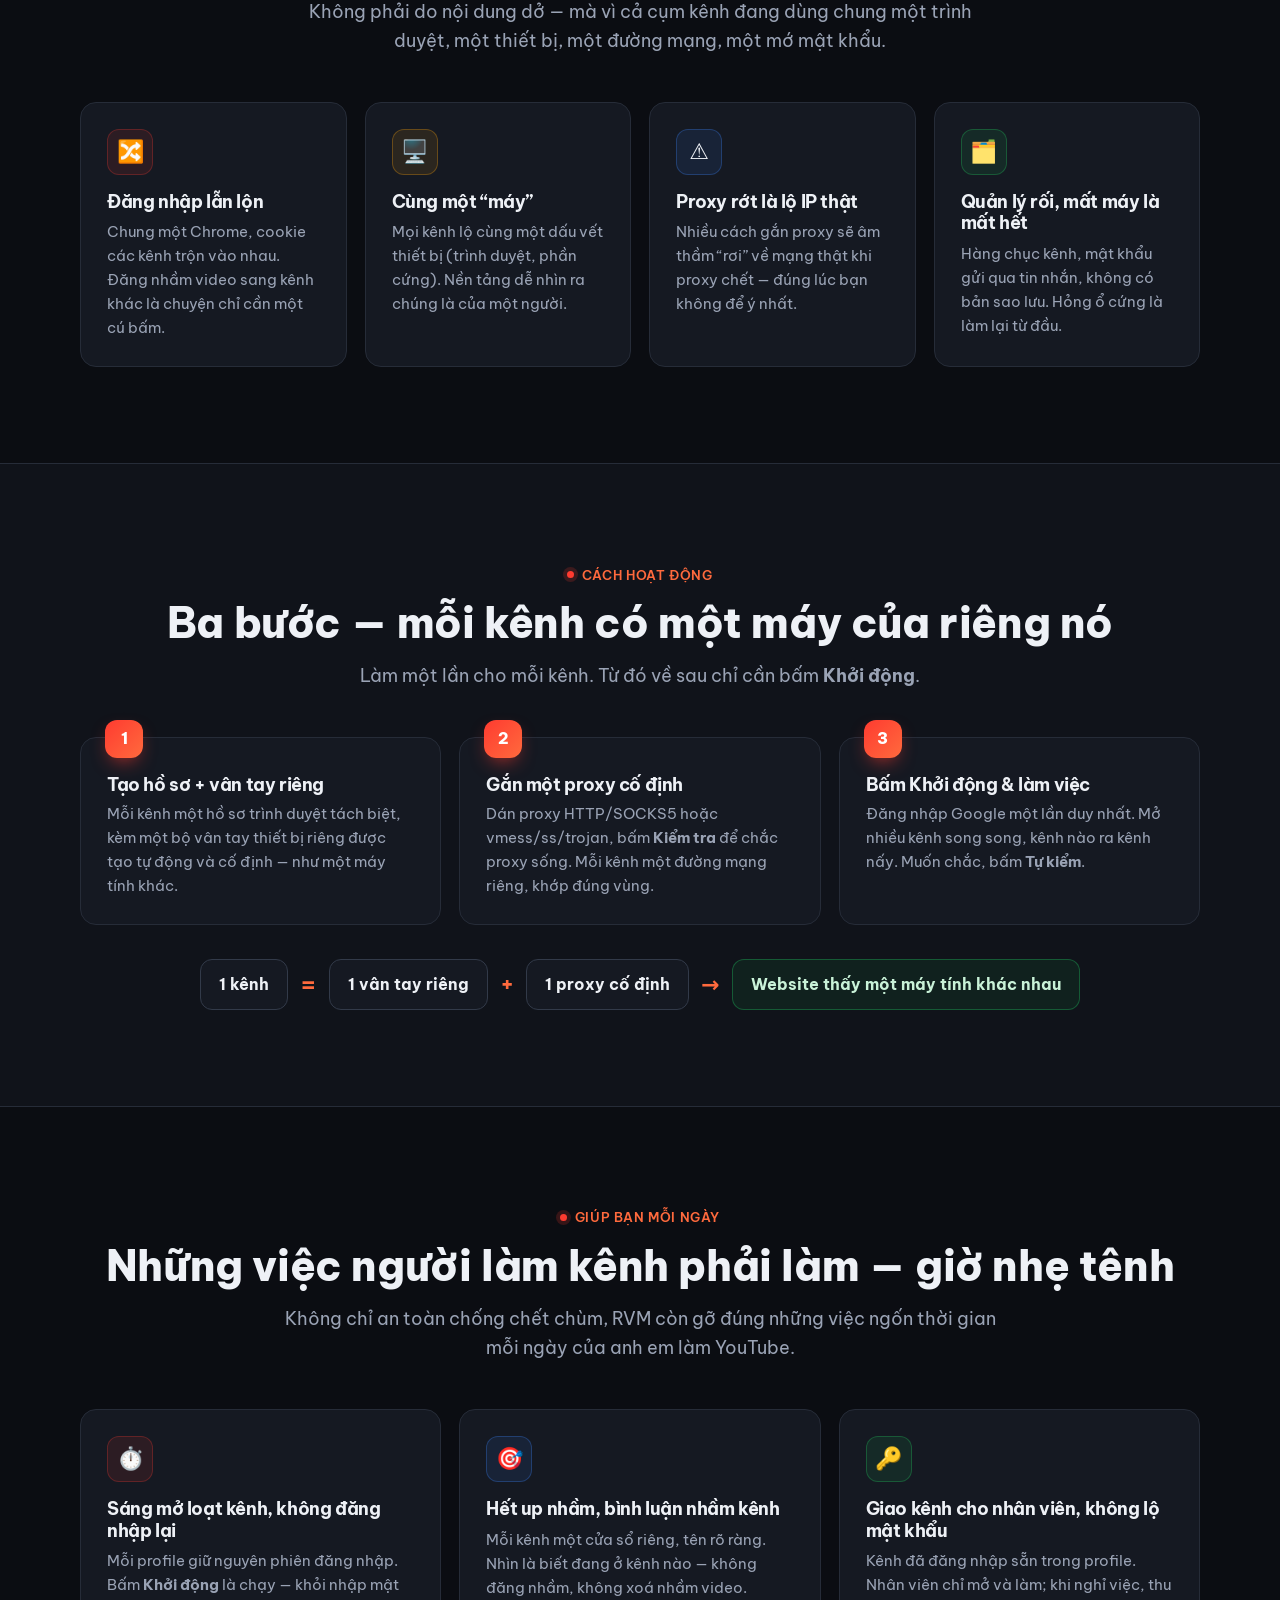
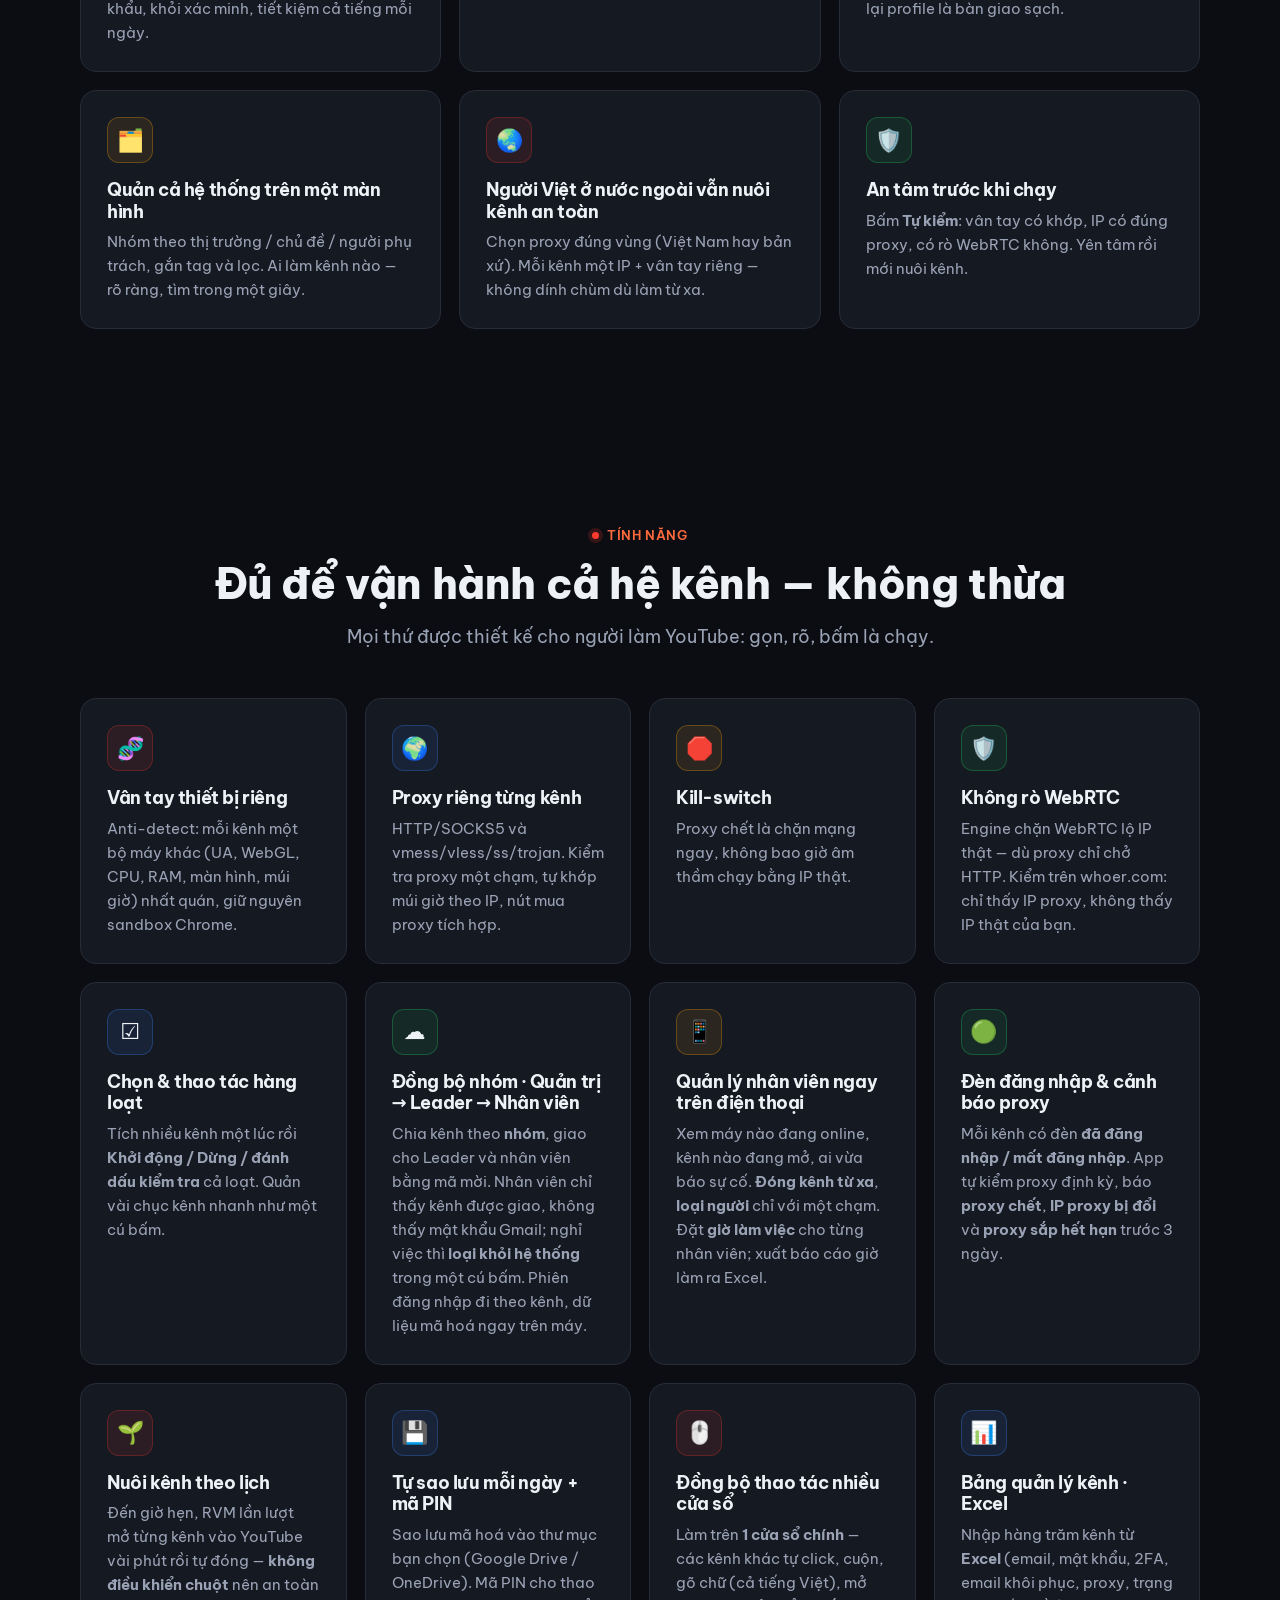
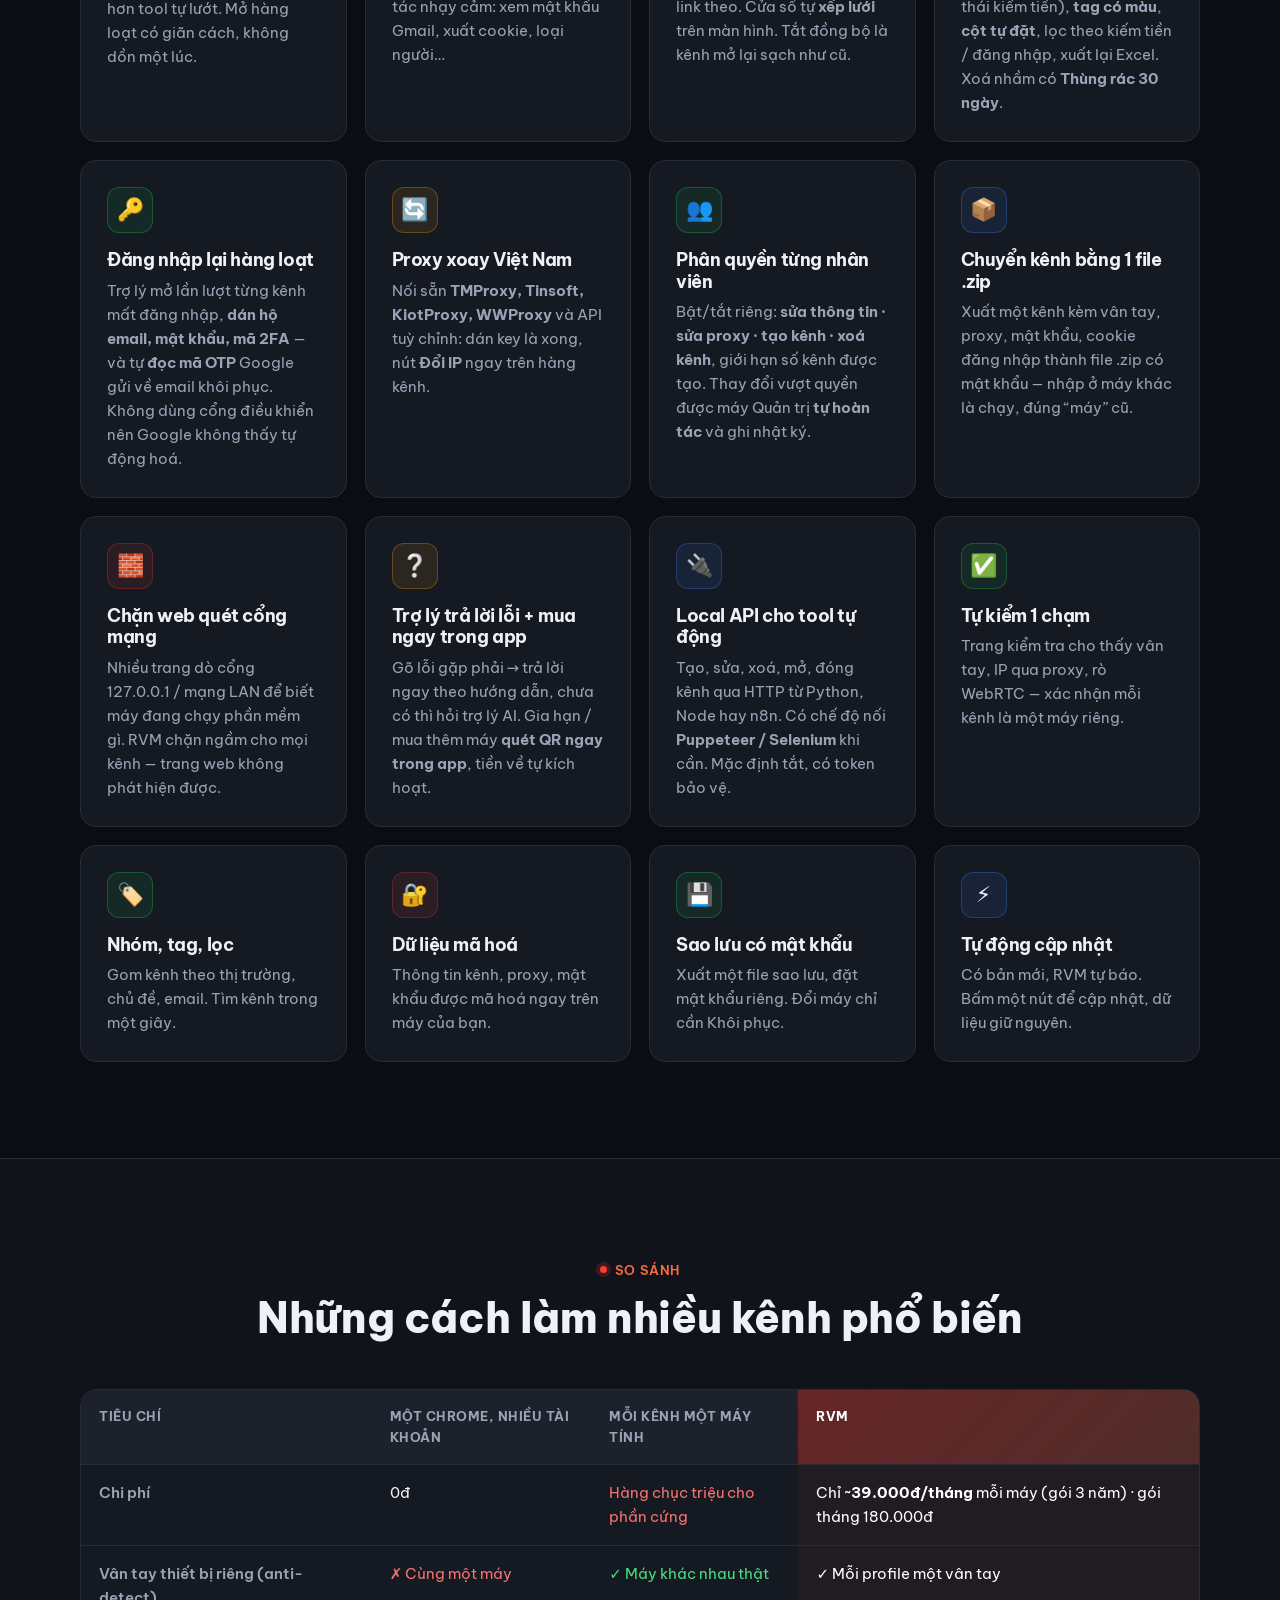
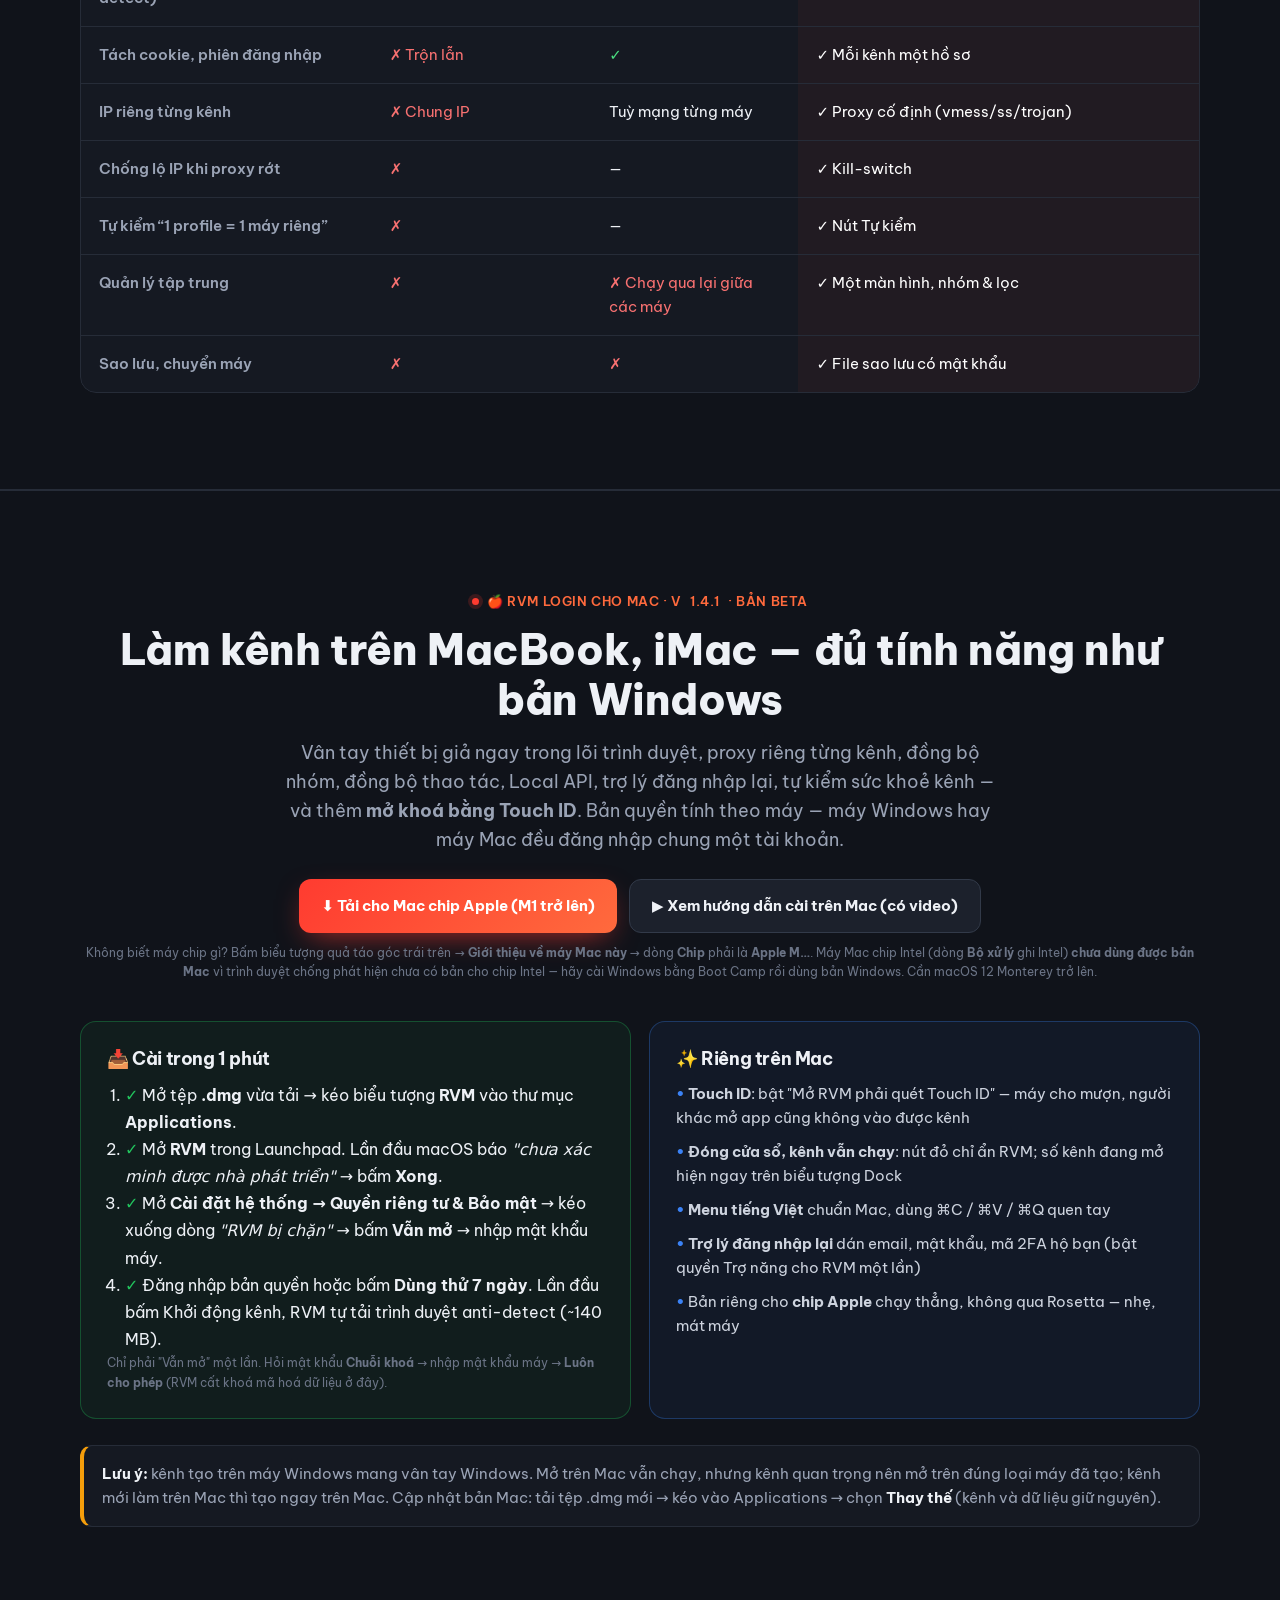
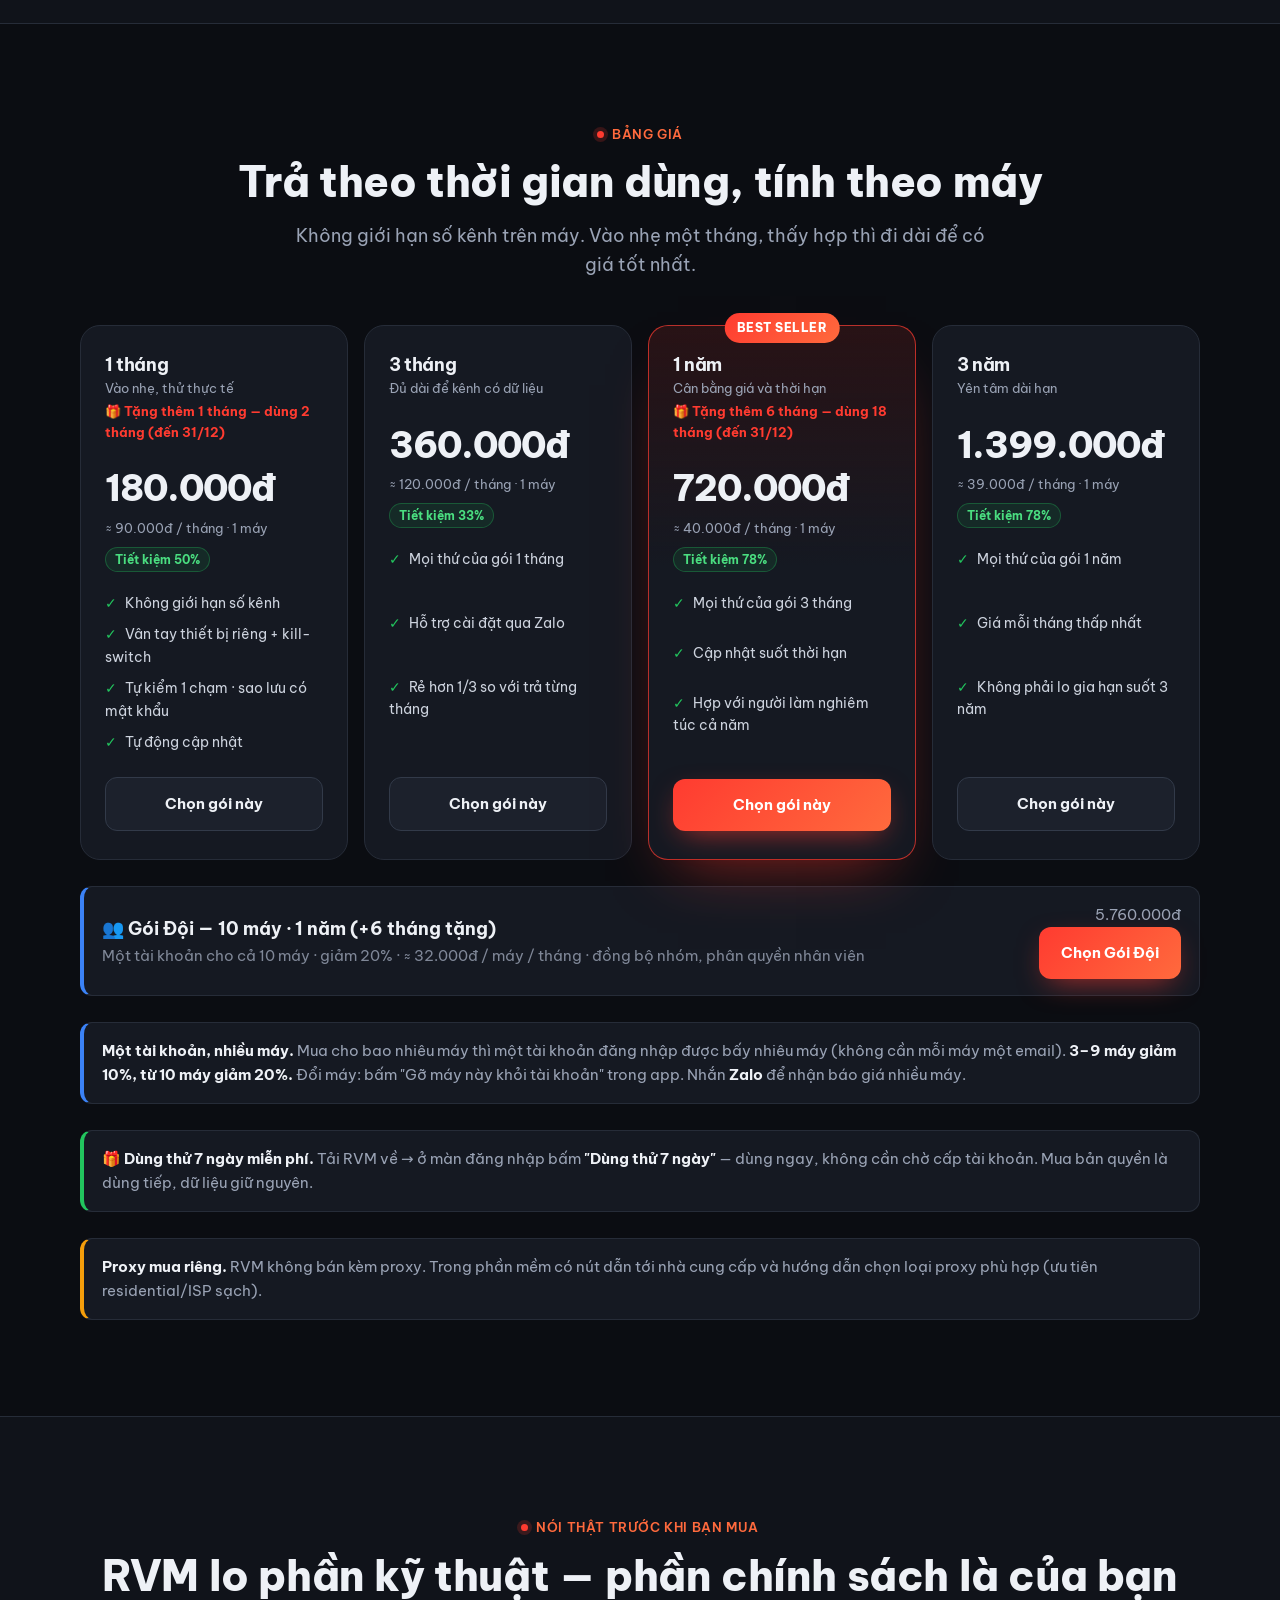
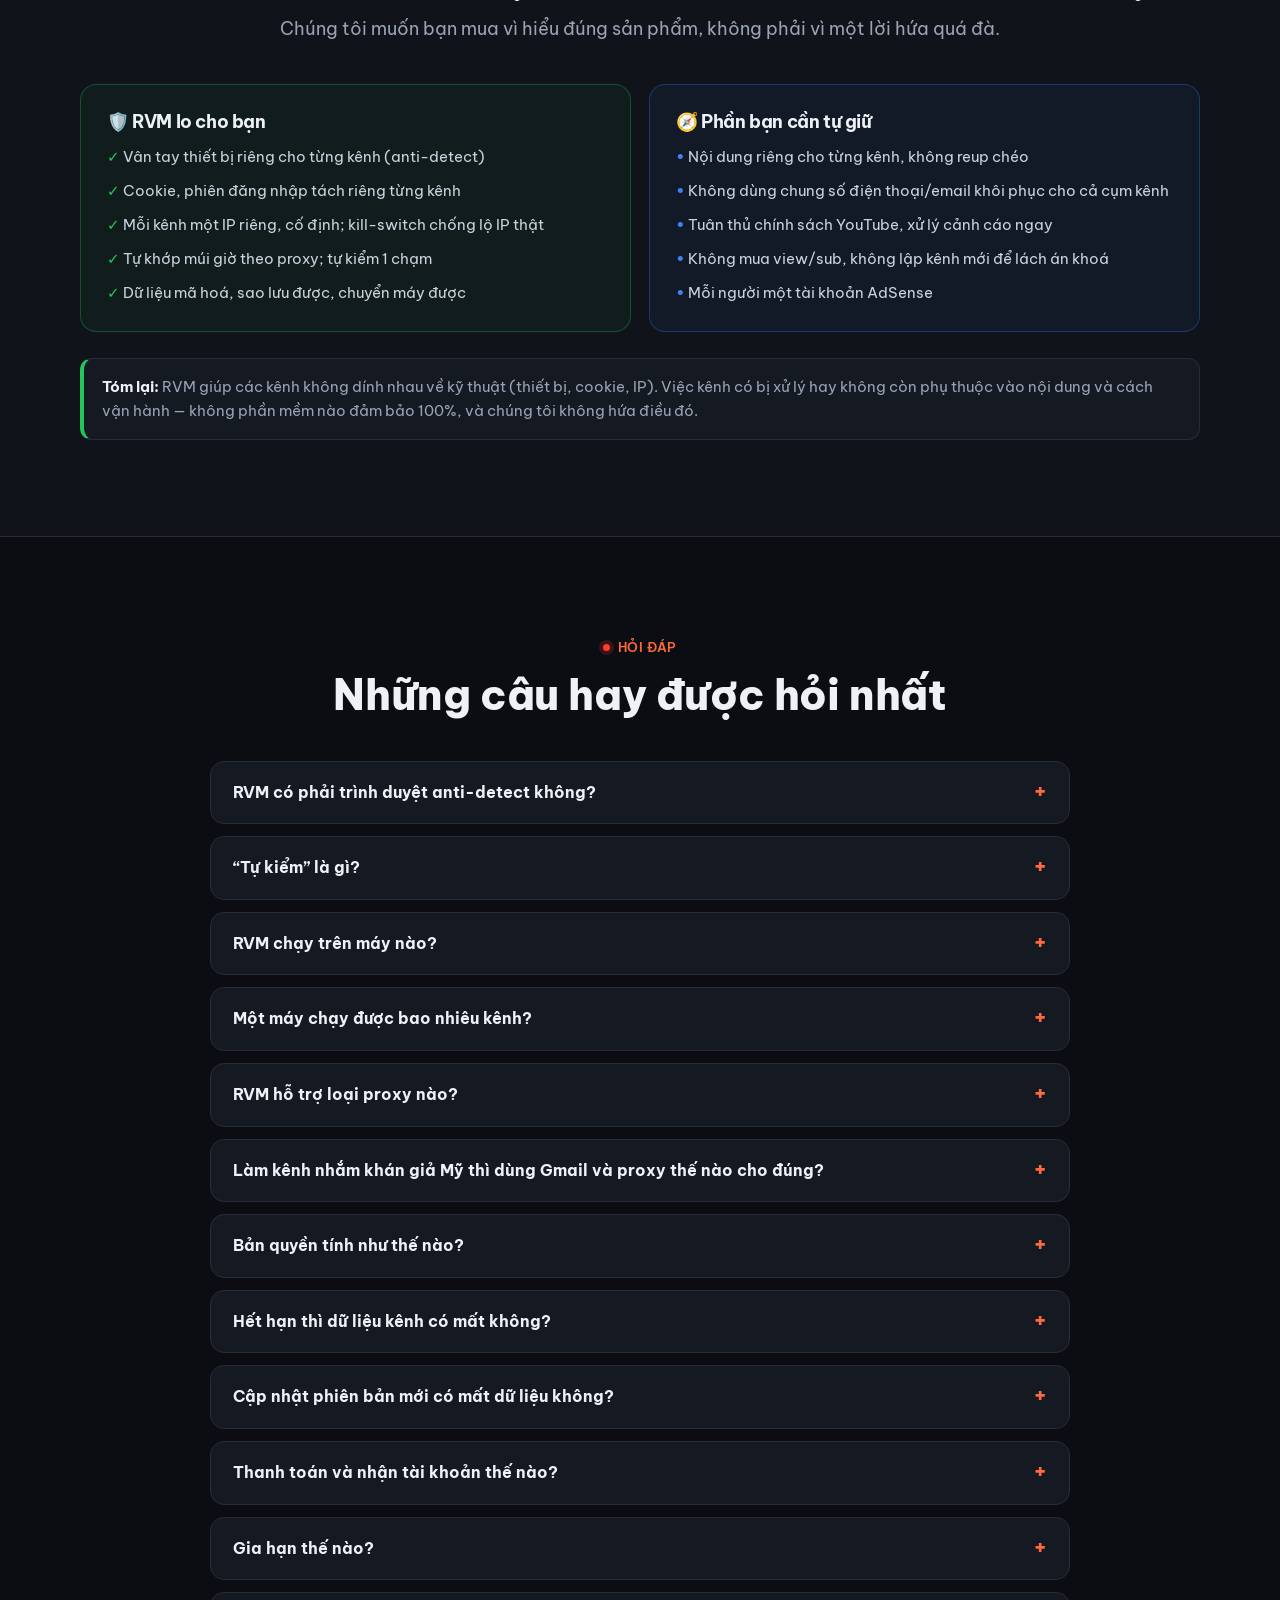
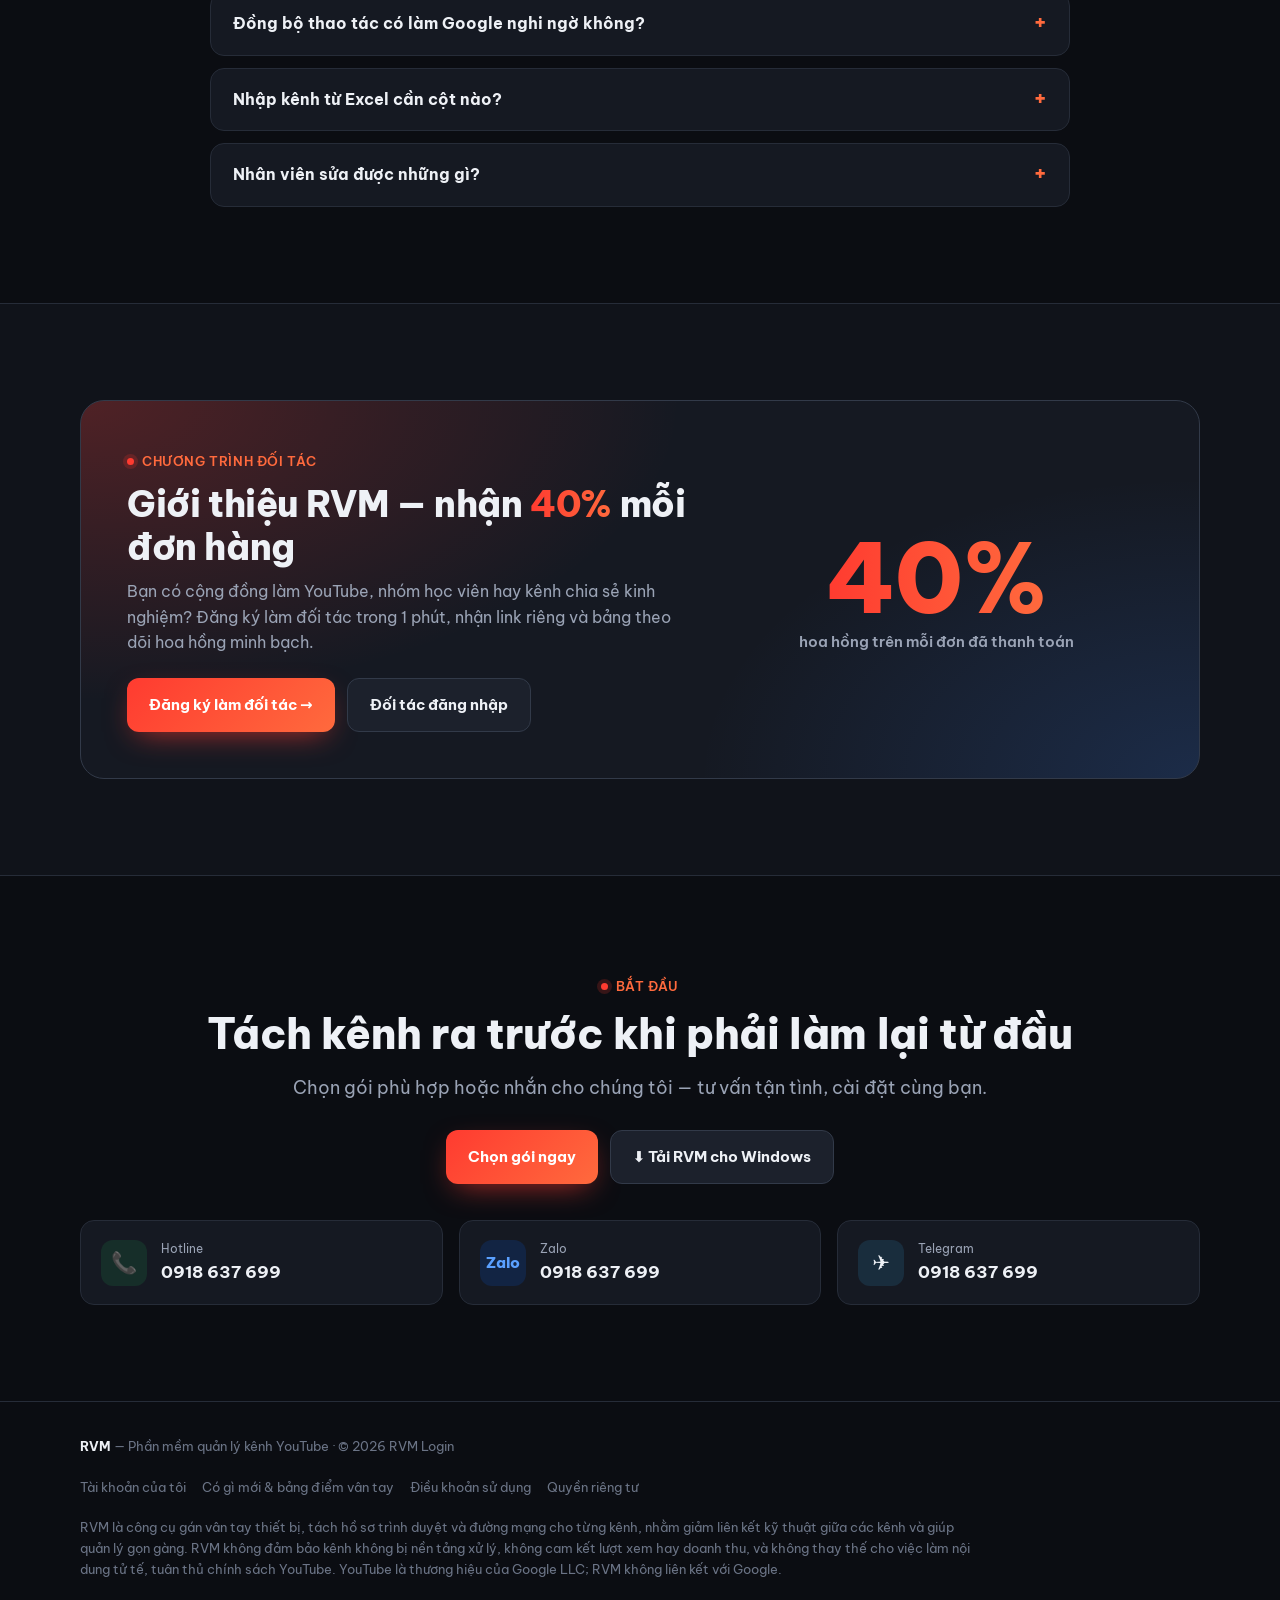
==== commit fc6ac67f: "Gan chat.js + tracking.js vao 4 trang" ====
--- a/index.html
+++ b/index.html
@@ -488,6 +488,8 @@
 
 <script src="assets/config.js"></script>
 <script src="assets/site.js"></script>
+<script src="assets/tracking.js"></script>
+<script src="assets/chat.js"></script>
 <script>
 (function () {
   const C = window.RVM, U = window.RVMUI, base = C.plans[0];
